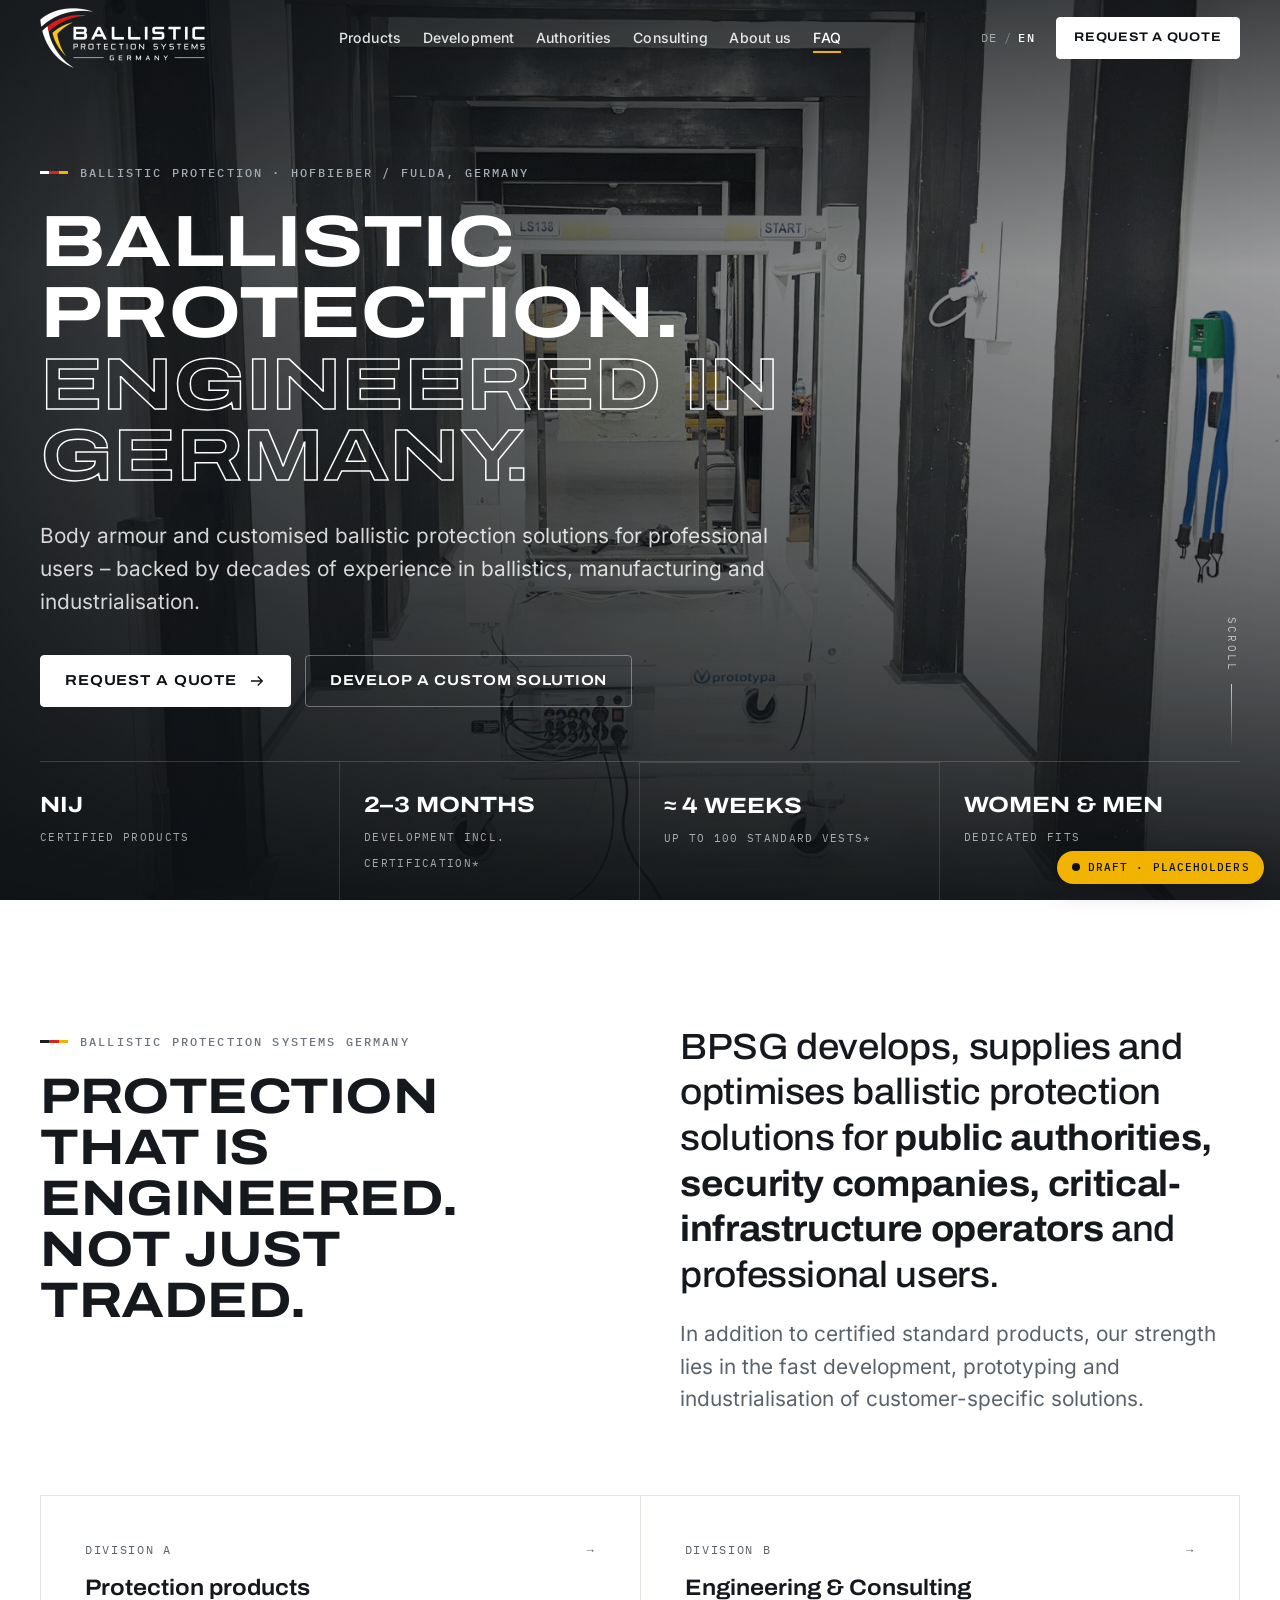
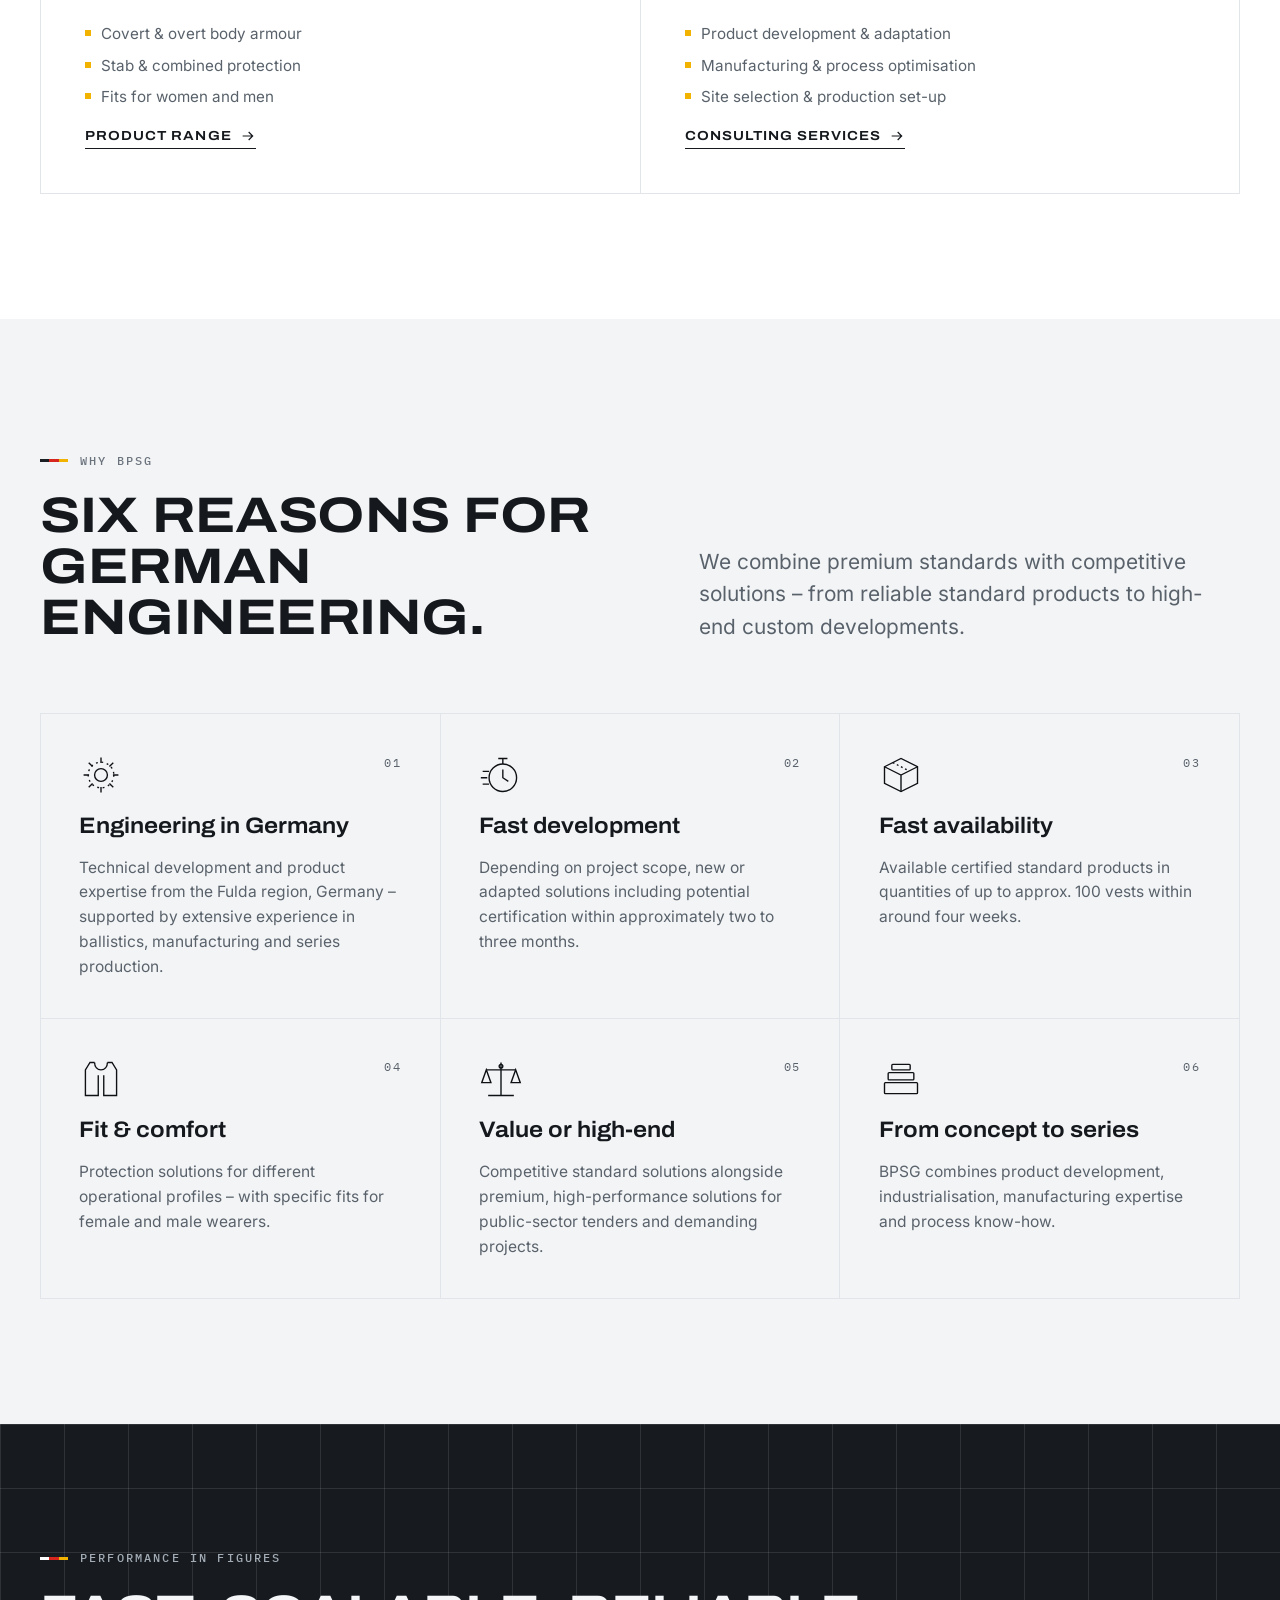
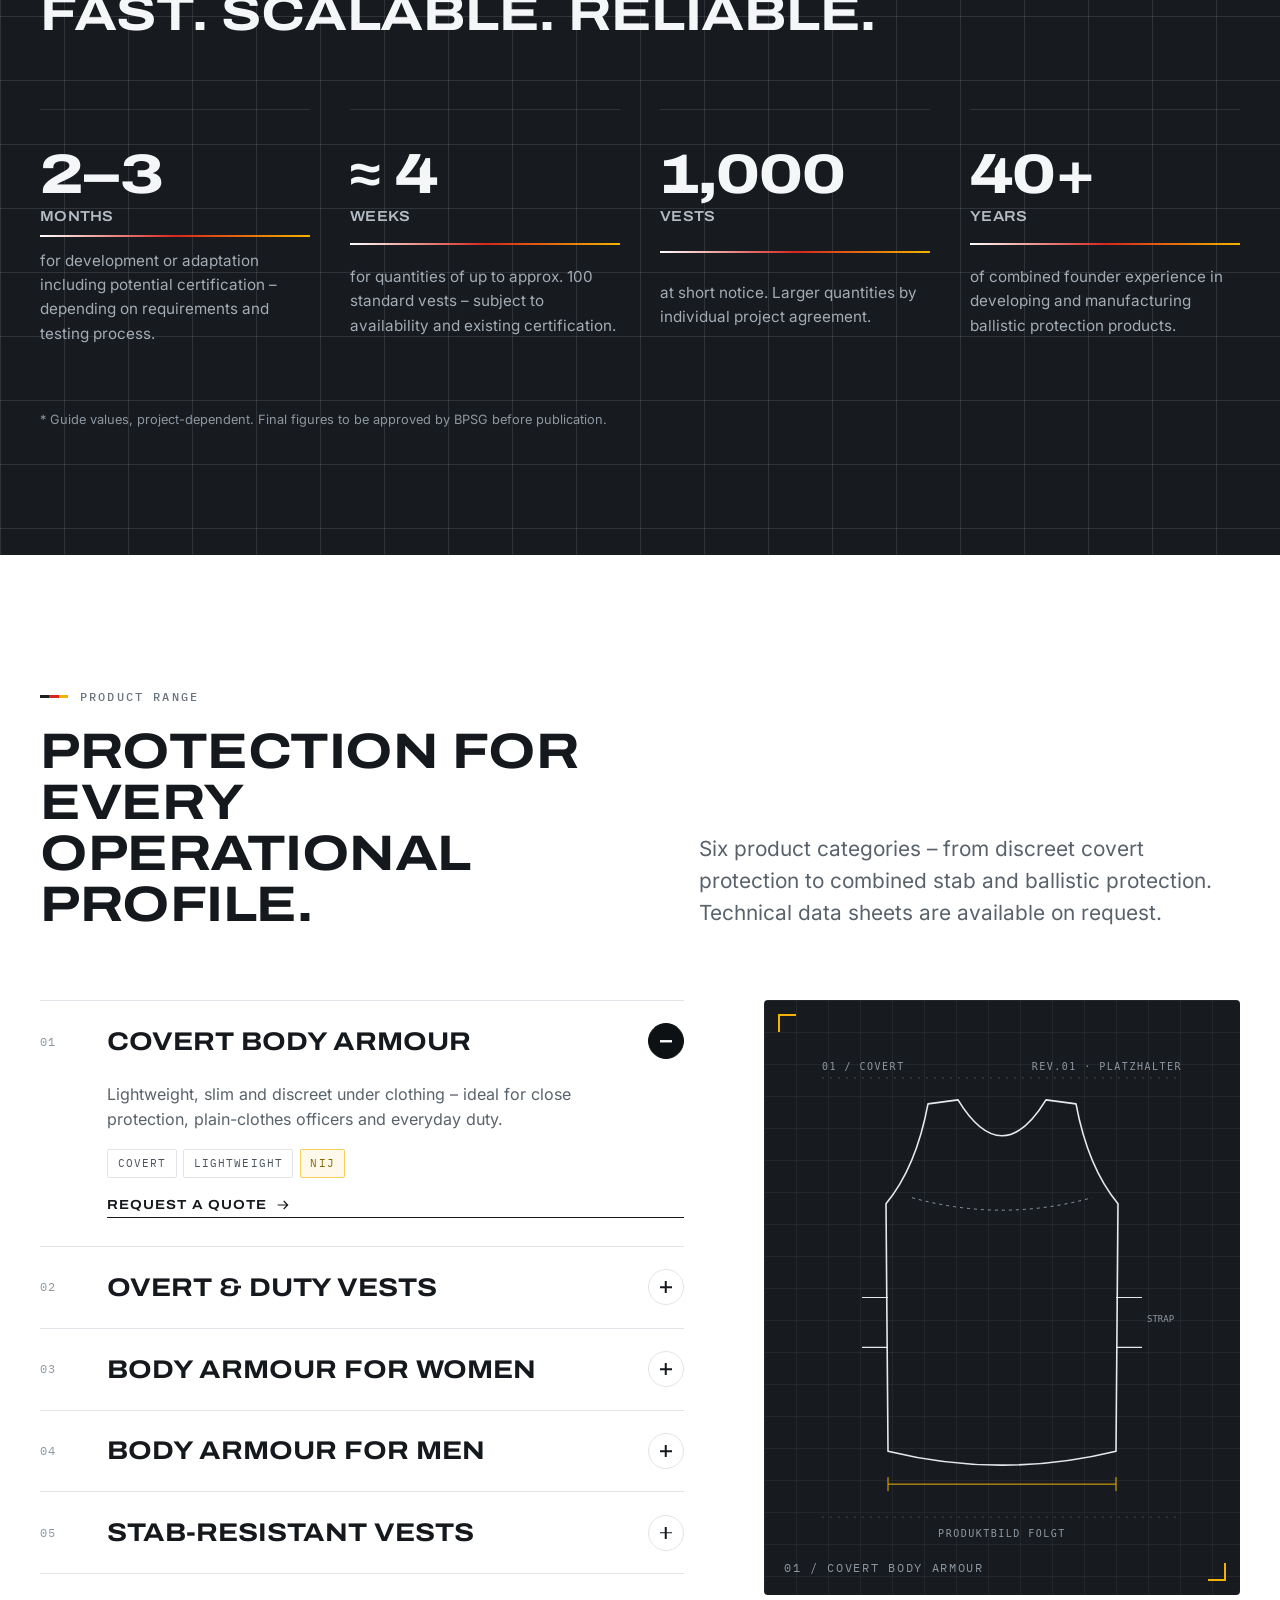
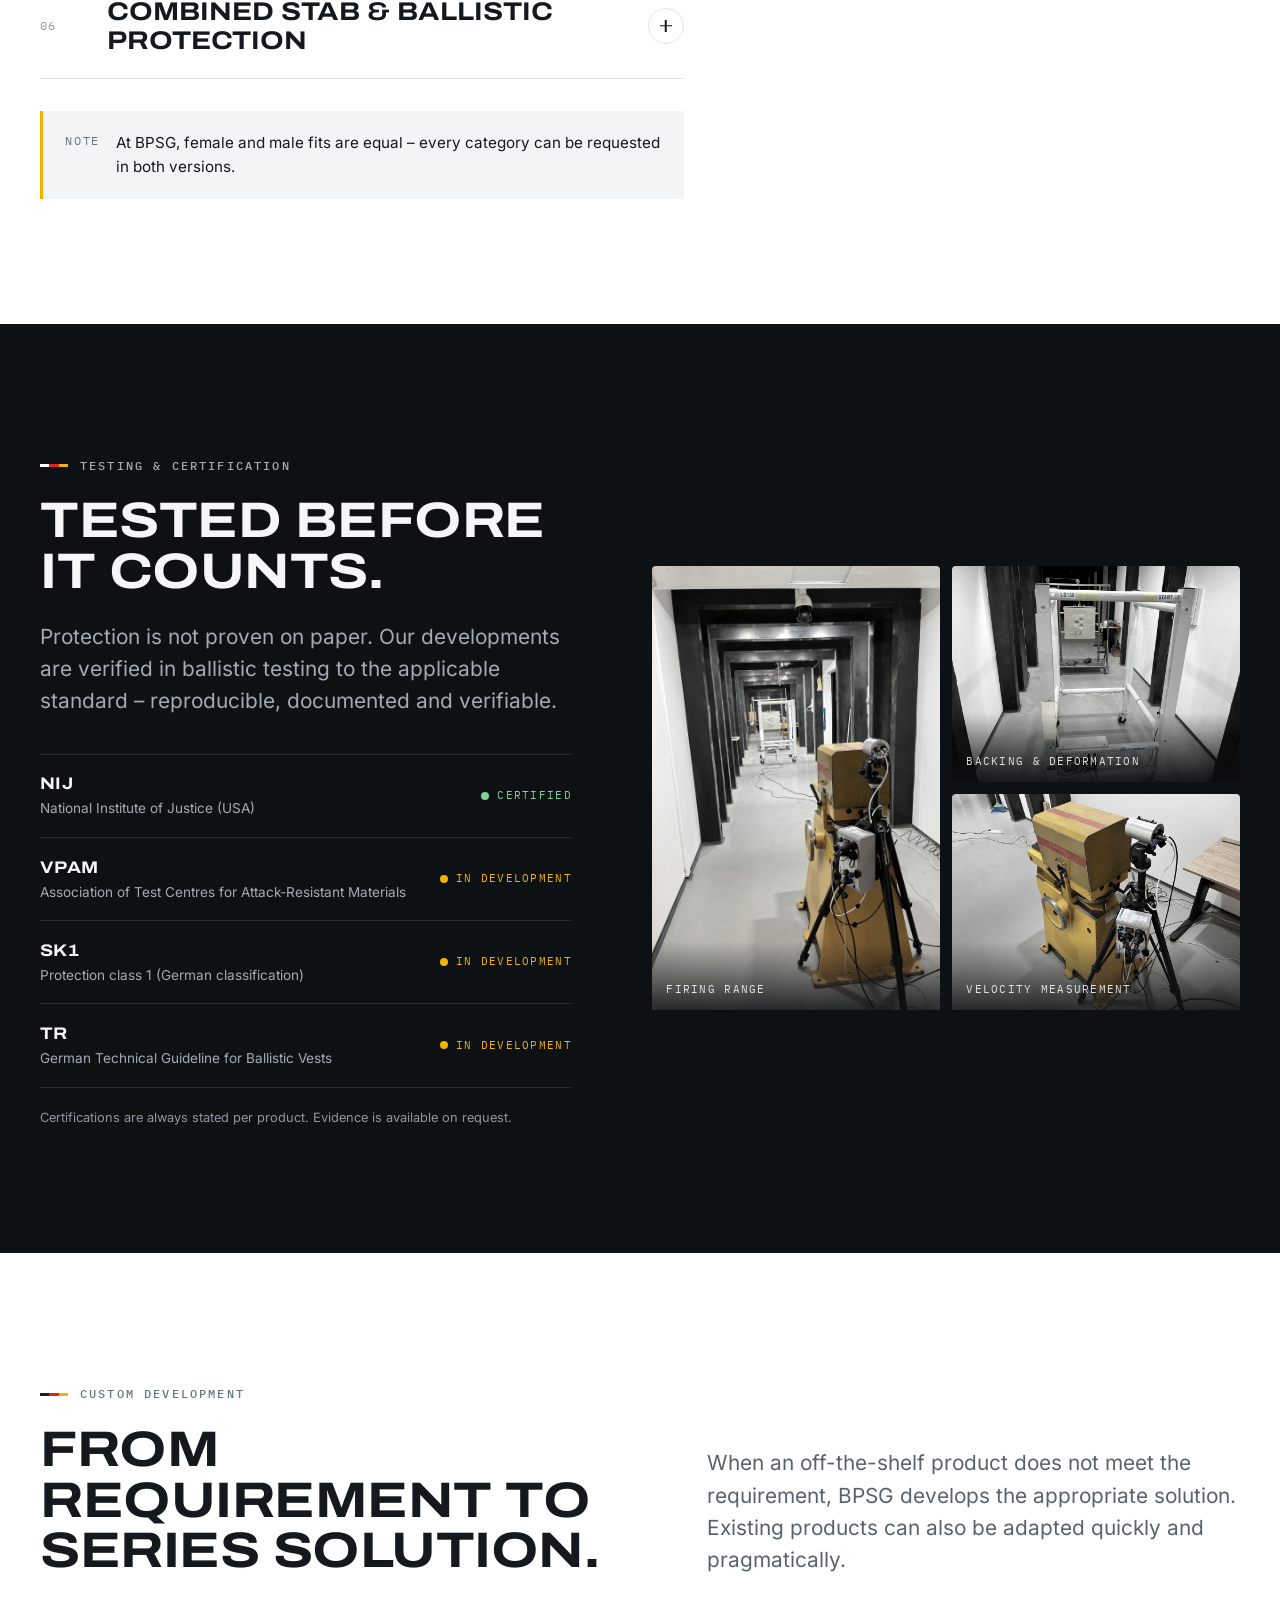
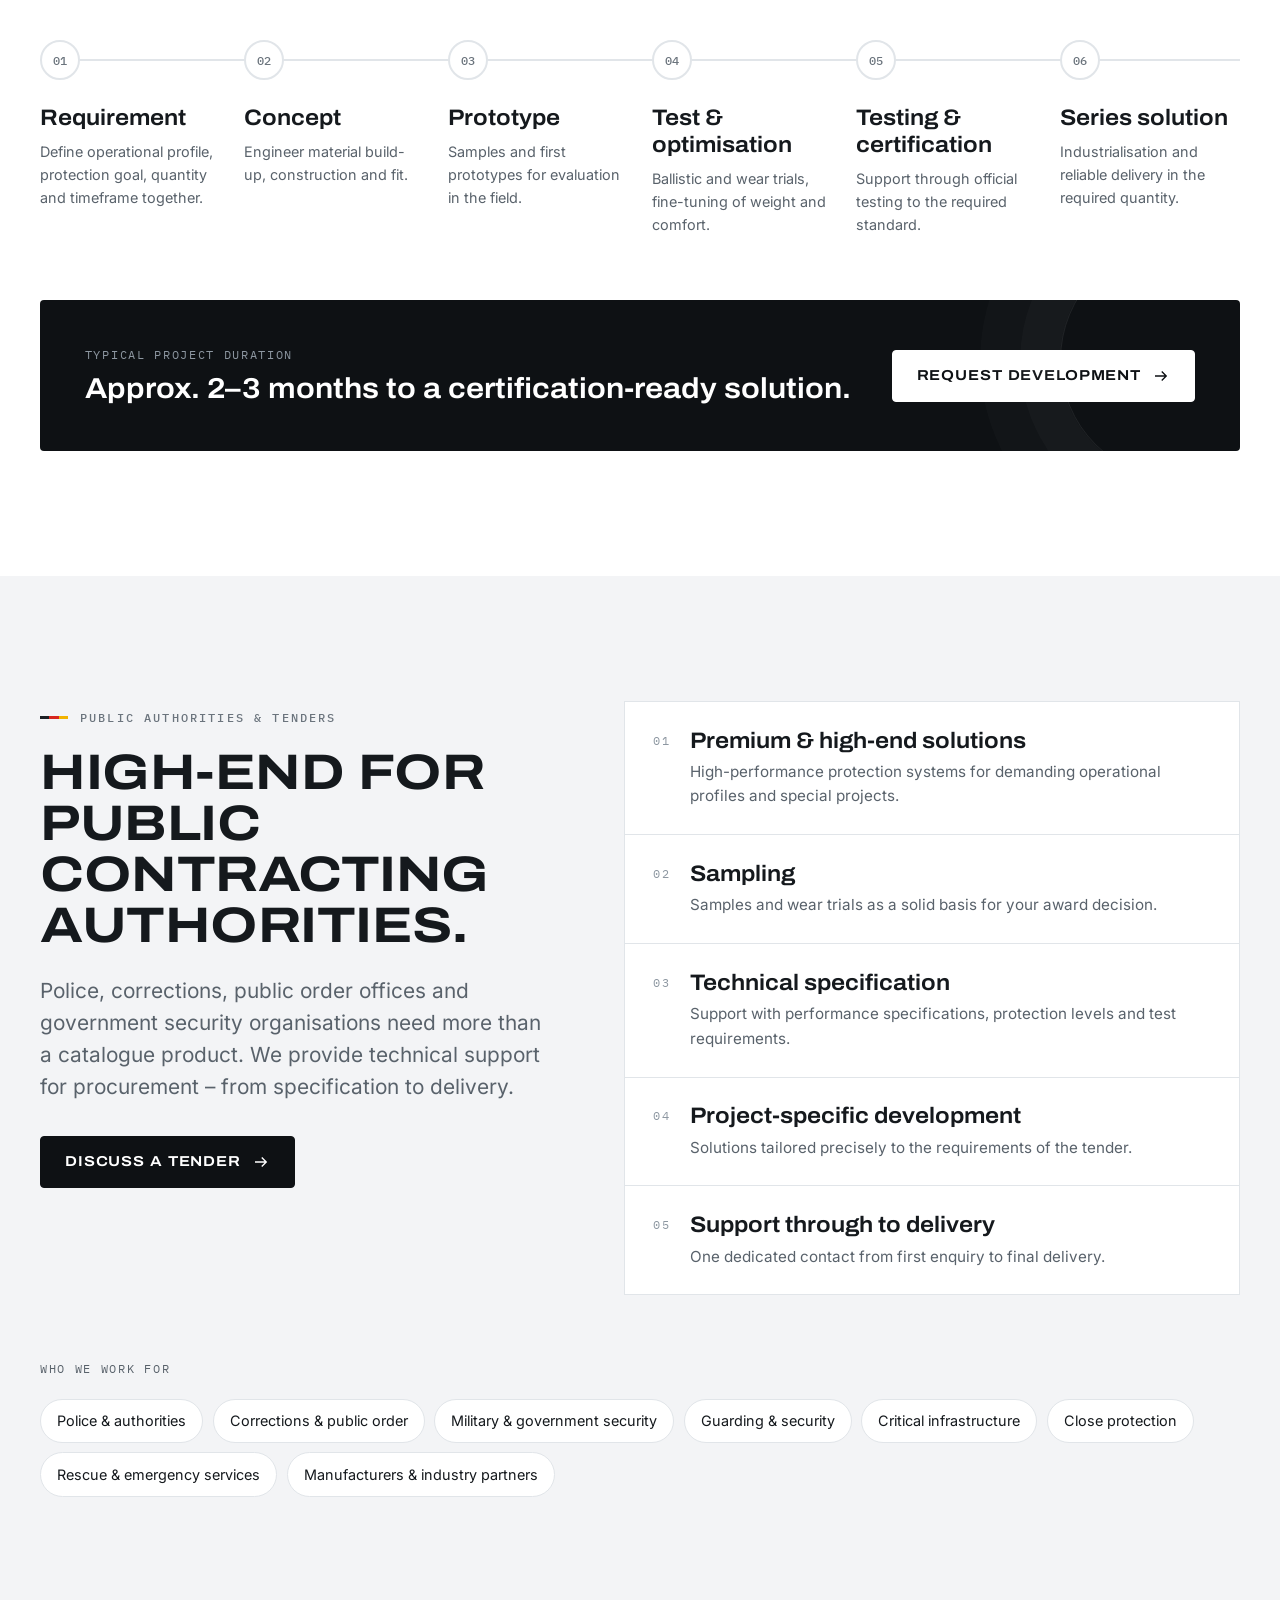
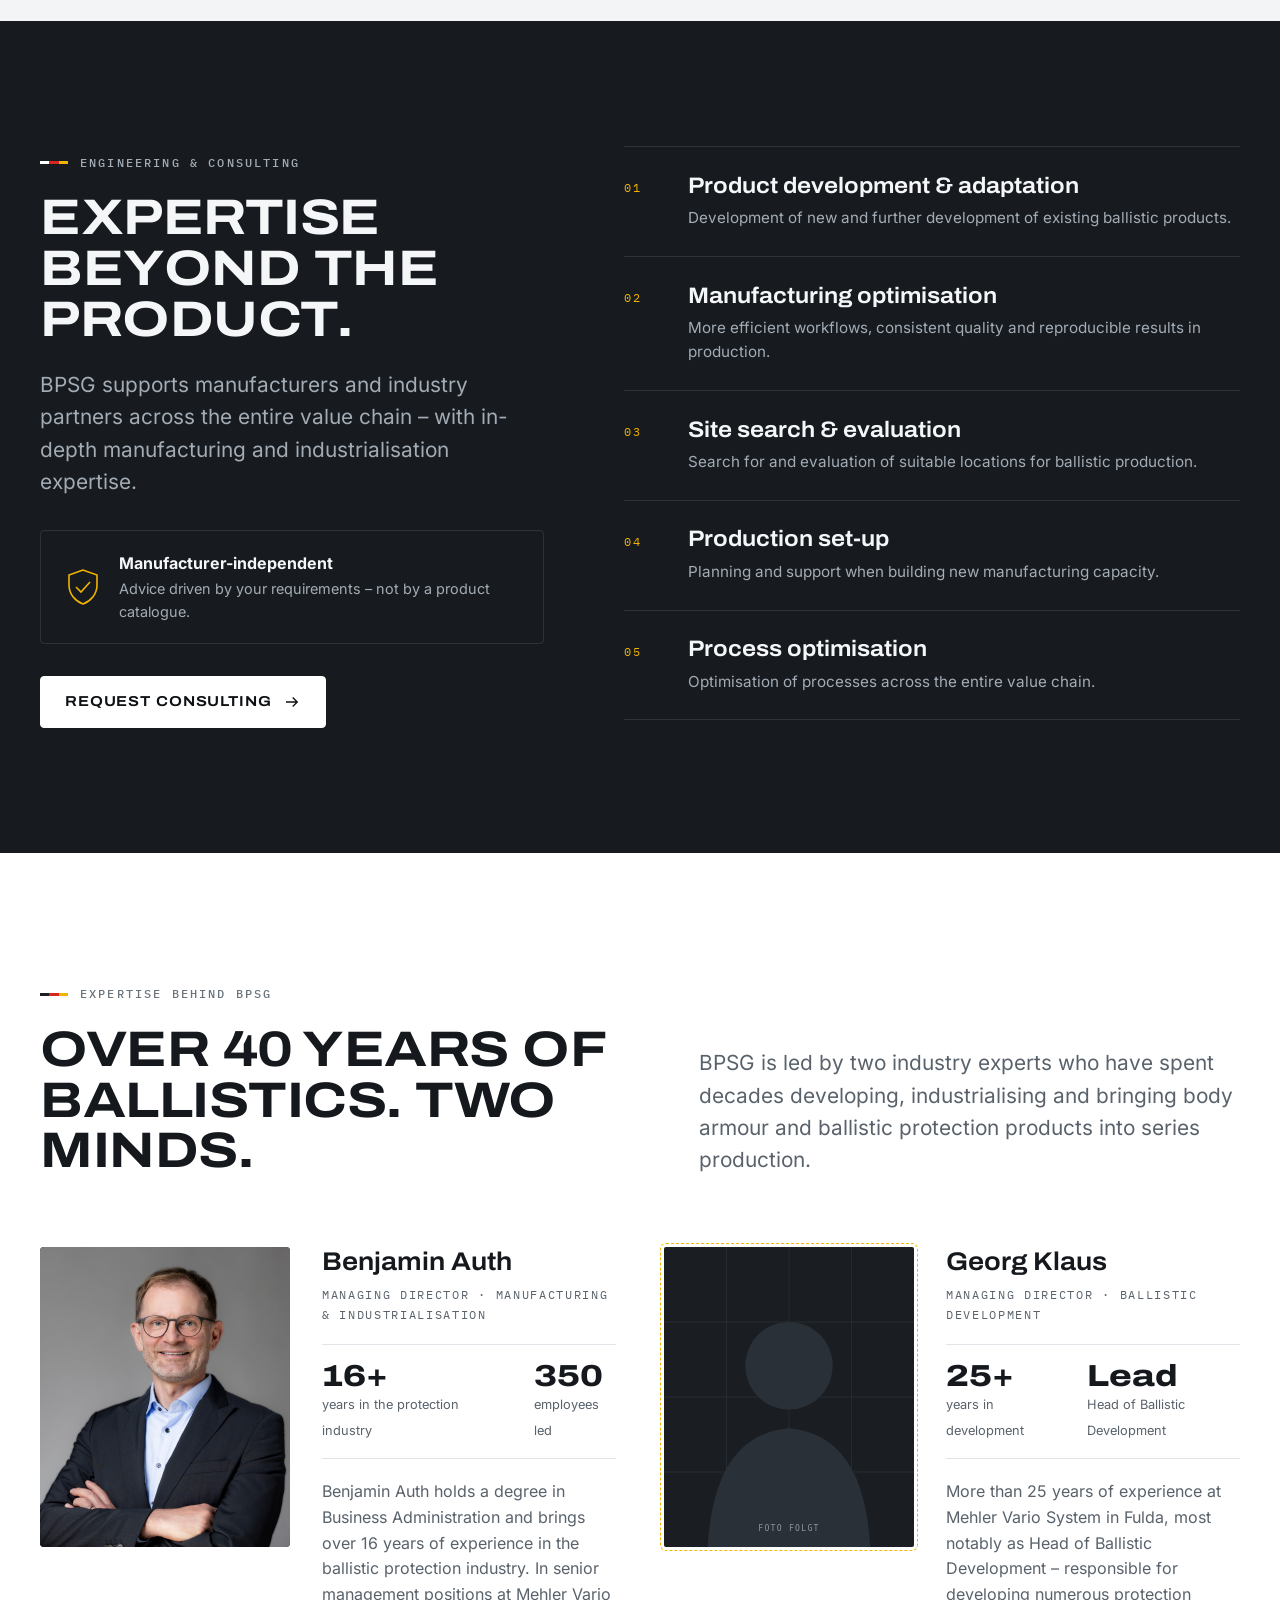
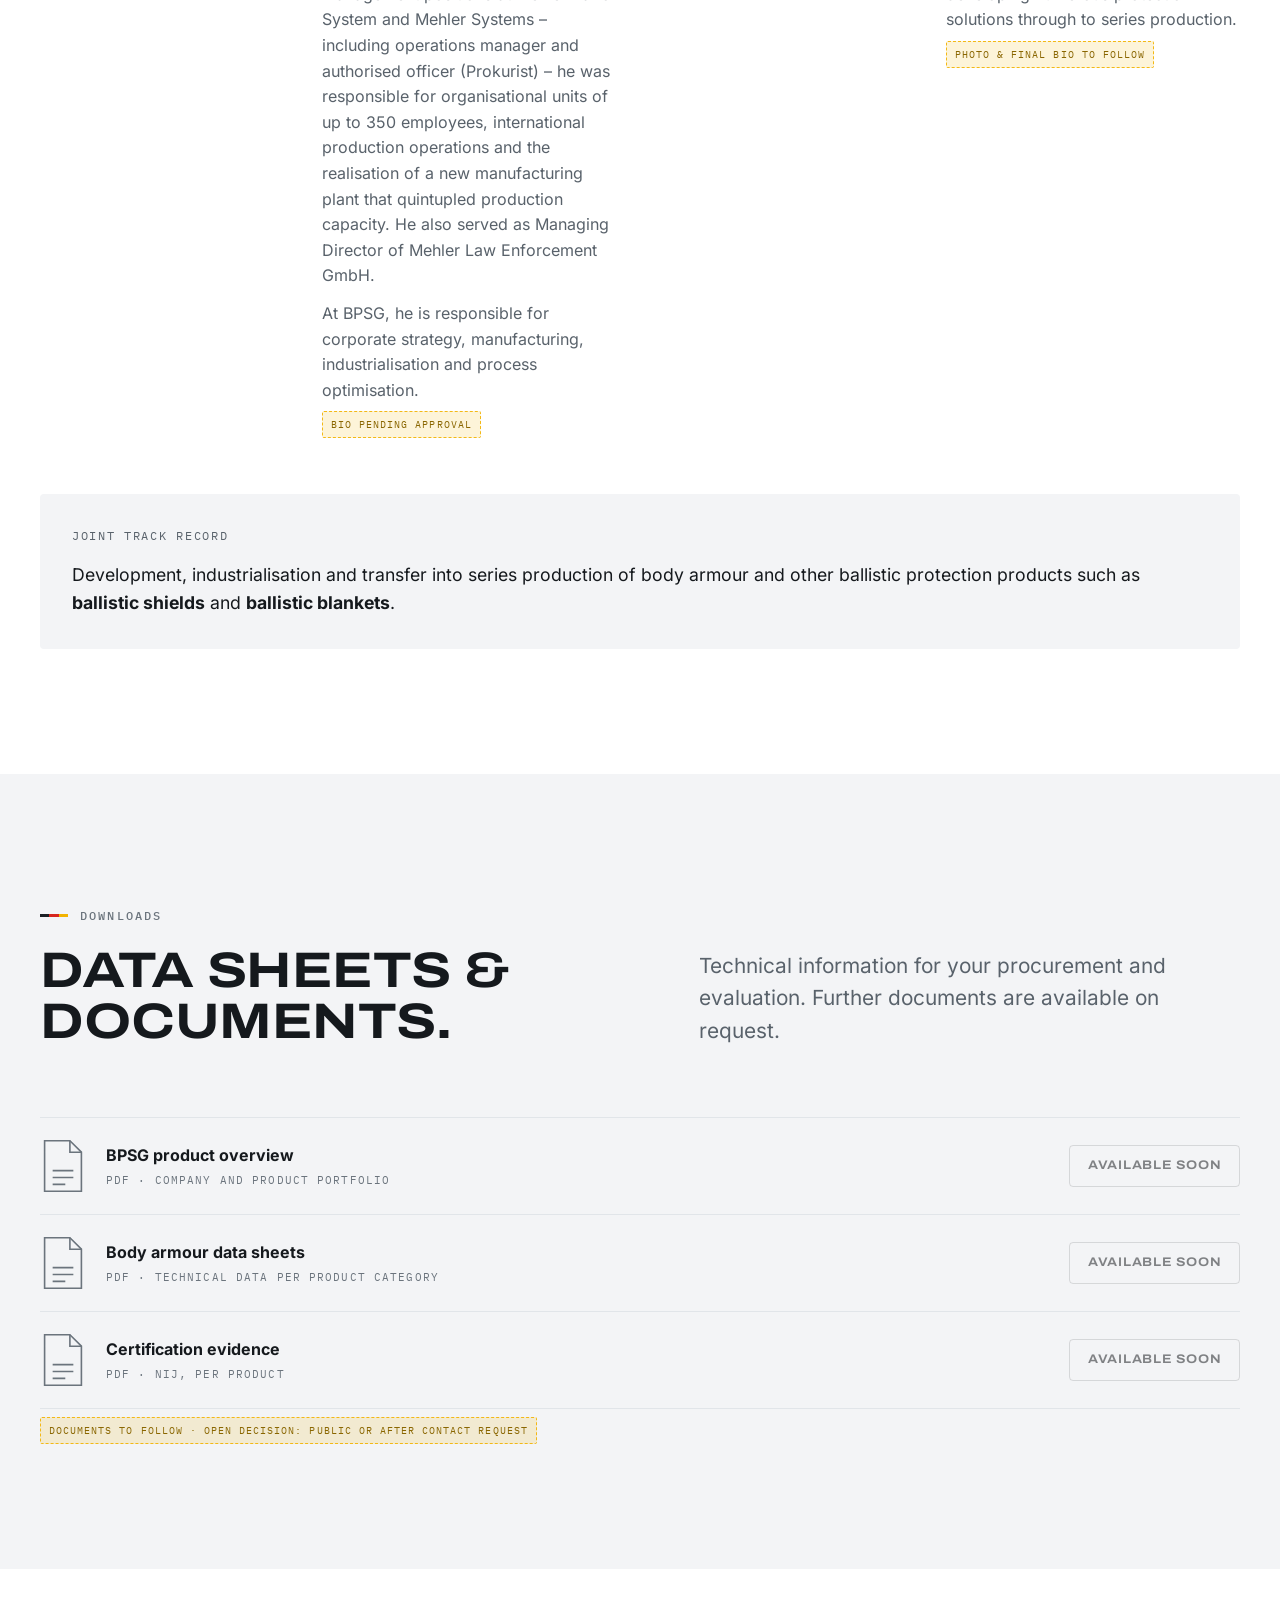
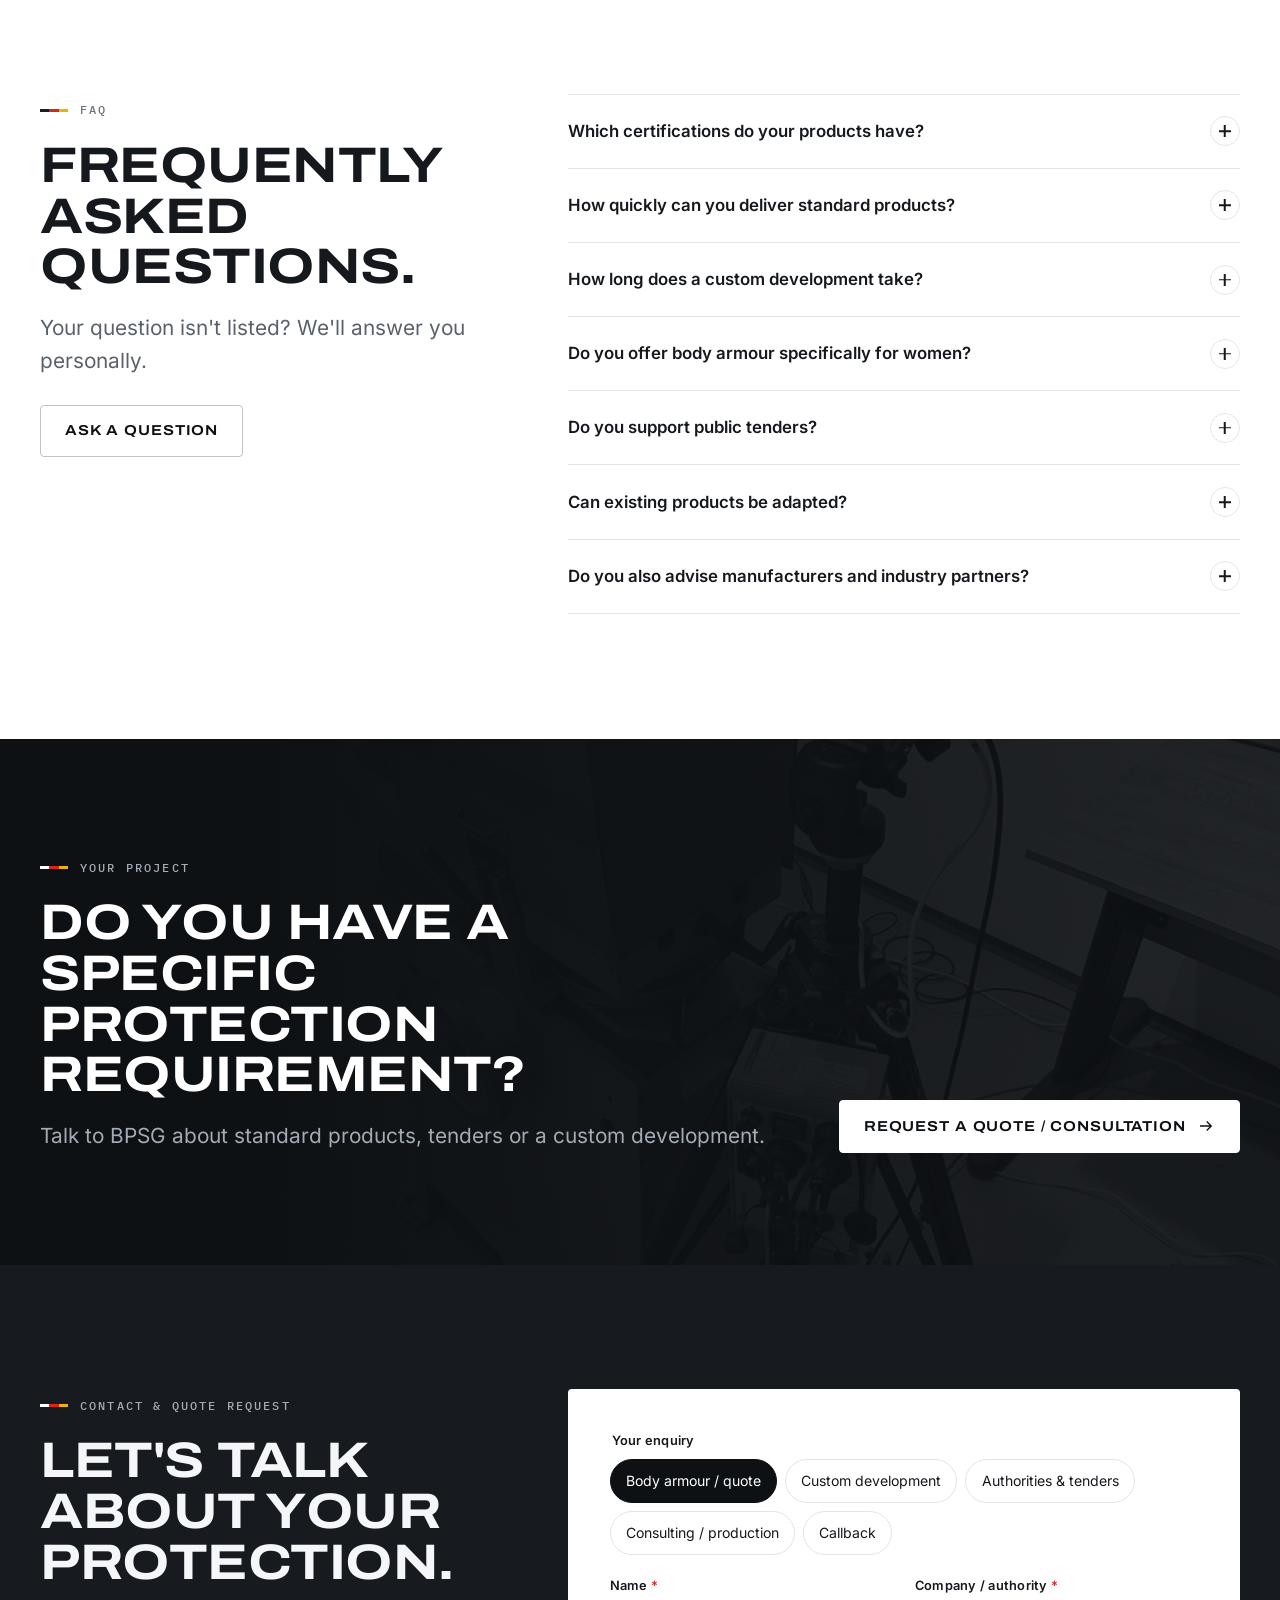
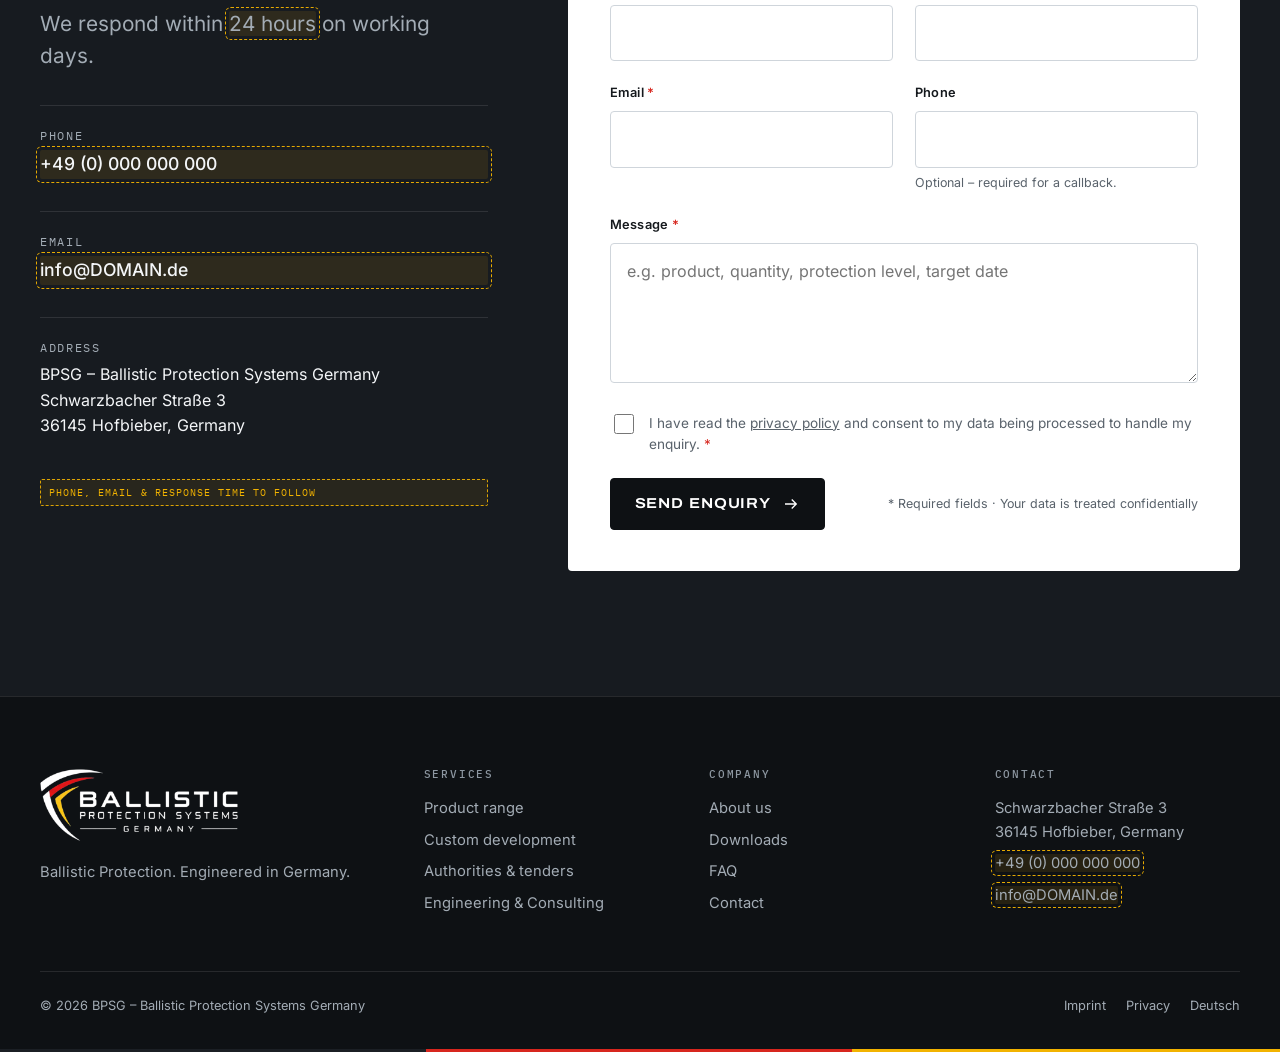
==== en/index.html @ 2ef211f8 "Portrait als JPG (~124 KB) und kleinere Team-Fotos auf Mobile Co-authored-by: Cursor <cursoragent@cu" ====
<!DOCTYPE html>
<html lang="en" class="no-js">
<head>
  <meta charset="utf-8">
  <meta name="viewport" content="width=device-width, initial-scale=1">
  <title>Ballistic Body Armour from Germany | Ballistic Protection Systems Germany</title>
  <meta name="description" content="Ballistic body armour, stab protection and custom protection solutions – engineered in Germany. NIJ-certified products, fast development and short lead times for public authorities, security companies and critical infrastructure.">
  <meta name="robots" content="noindex, nofollow"><!-- DRAFT: remove before go-live -->
  <meta name="theme-color" content="#0e1114">

  <!-- TODO Domain: https://www.DOMAIN.de durch echte Domain ersetzen -->
  <link rel="canonical" href="https://www.DOMAIN.de/en/">
  <link rel="alternate" hreflang="de" href="https://www.DOMAIN.de/">
  <link rel="alternate" hreflang="en" href="https://www.DOMAIN.de/en/">
  <link rel="alternate" hreflang="x-default" href="https://www.DOMAIN.de/">

  <meta property="og:type" content="website">
  <meta property="og:locale" content="en_GB">
  <meta property="og:title" content="Ballistic Protection. Engineered in Germany.">
  <meta property="og:description" content="Body armour and customised ballistic protection solutions for professional users.">
  <meta property="og:image" content="assets/img/test-tunnel.jpg">

  <link rel="icon" type="image/png" href="../assets/img/favicon.png">
  <link rel="apple-touch-icon" href="../assets/img/apple-touch-icon.png">
  <link rel="preload" href="../assets/fonts/archivo-var.woff2" as="font" type="font/woff2" crossorigin>
  <link rel="preload" href="../assets/fonts/inter-var.woff2" as="font" type="font/woff2" crossorigin>
  <link rel="stylesheet" href="../assets/css/style.css">

  <script type="application/ld+json">
  {
    "@context": "https://schema.org",
    "@type": "Organization",
    "name": "BPSG – Ballistic Protection Systems Germany",
    "url": "https://www.DOMAIN.de/en/",
    "logo": "https://www.DOMAIN.de/assets/img/logo-dark.png",
    "address": {
      "@type": "PostalAddress",
      "streetAddress": "Schwarzbacher Straße 3",
      "postalCode": "36145",
      "addressLocality": "Hofbieber",
      "addressCountry": "DE"
    },
    "founder": [
      { "@type": "Person", "name": "Benjamin Auth" },
      { "@type": "Person", "name": "Georg Klaus" }
    ]
  }
  </script>
</head>
<body>
<!-- Icon-Sprite -->
<svg width="0" height="0" style="position:absolute" aria-hidden="true">
  <symbol id="i-arrow" viewBox="0 0 24 24" fill="none" stroke="currentColor" stroke-width="1.8"><path d="M4 12h15M13 6l6 6-6 6"/></symbol>
  <symbol id="i-phone" viewBox="0 0 24 24" fill="none" stroke="currentColor" stroke-width="1.6"><path d="M5 4h4l2 5-2.5 1.5a11 11 0 0 0 5 5L15 13l5 2v4a2 2 0 0 1-2 2A16 16 0 0 1 3 6a2 2 0 0 1 2-2z"/></symbol>
  <symbol id="i-mail" viewBox="0 0 24 24" fill="none" stroke="currentColor" stroke-width="1.6"><rect x="3" y="5" width="18" height="14" rx="1"/><path d="m3 7 9 6 9-6"/></symbol>
  <symbol id="i-pin" viewBox="0 0 24 24" fill="none" stroke="currentColor" stroke-width="1.6"><path d="M12 21s7-6.2 7-12a7 7 0 0 0-14 0c0 5.8 7 12 7 12z"/><circle cx="12" cy="9" r="2.5"/></symbol>
  <symbol id="i-check" viewBox="0 0 24 24" fill="none" stroke="currentColor" stroke-width="1.6"><circle cx="12" cy="12" r="10"/><path d="m7.5 12.5 3 3 6-6.5"/></symbol>
  <symbol id="i-file" viewBox="0 0 40 48" fill="none" stroke="currentColor" stroke-width="1.4"><path d="M4 2h22l10 10v34H4z"/><path d="M26 2v10h10"/><path d="M11 28h18M11 34h18M11 40h11"/></symbol>
  <symbol id="i-shield" viewBox="0 0 40 40" fill="none" stroke="currentColor" stroke-width="1.6"><path d="M20 3 6 8v10c0 9 6 16 14 19 8-3 14-10 14-19V8z"/><path d="m13 20 5 5 9-10"/></symbol>
  <!-- USP-Icons -->
  <symbol id="u-eng" viewBox="0 0 48 48" fill="none" stroke="currentColor" stroke-width="1.5"><circle cx="24" cy="24" r="7"/><path d="M24 5v6M24 37v6M5 24h6M37 24h6M10.6 10.6l4.2 4.2M33.2 33.2l4.2 4.2M10.6 37.4l4.2-4.2M33.2 14.8l4.2-4.2"/><circle cx="24" cy="24" r="14" stroke-dasharray="2 4"/></symbol>
  <symbol id="u-fast" viewBox="0 0 48 48" fill="none" stroke="currentColor" stroke-width="1.5"><circle cx="26" cy="27" r="15"/><path d="M26 18v9l6 4M21 6h10M26 6v6M4 20h7M2 27h7M4 34h7"/></symbol>
  <symbol id="u-stock" viewBox="0 0 48 48" fill="none" stroke="currentColor" stroke-width="1.5"><path d="M6 15 24 6l18 9v18l-18 9-18-9z"/><path d="m6 15 18 9 18-9M24 24v18"/><path d="m15 10.5 18 9" stroke-dasharray="2 3"/></symbol>
  <symbol id="u-fit" viewBox="0 0 48 48" fill="none" stroke="currentColor" stroke-width="1.5"><path d="M17 6h-5L7 14v28h14V20M31 6h5l5 8v28H27V20"/><path d="M17 6c0 5 3 8 7 8s7-3 7-8"/></symbol>
  <symbol id="u-value" viewBox="0 0 48 48" fill="none" stroke="currentColor" stroke-width="1.5"><path d="M24 6v36M10 42h28M8 14h32"/><path d="M8 14 3 28h10zM40 14l-5 14h10z"/><circle cx="24" cy="10" r="2"/></symbol>
  <symbol id="u-series" viewBox="0 0 48 48" fill="none" stroke="currentColor" stroke-width="1.5"><rect x="6" y="28" width="36" height="12" rx="1"/><rect x="10" y="17" width="28" height="8" rx="1"/><rect x="14" y="8" width="20" height="6" rx="1"/></symbol>
</svg>

<a class="skip-link" href="#main">Skip to content</a>

<!-- ================= HEADER ================= -->
<header class="site-header">
  <div class="container">
    <a class="brand" href="#top" aria-label="Ballistic Protection Systems Germany – home">
      <img class="logo-light" src="../assets/img/logo-light.png" alt="Ballistic Protection Systems Germany" width="1320" height="480">
      <img class="logo-dark" src="../assets/img/logo-dark.png" alt="" width="1320" height="480">
    </a>
    <nav class="nav" aria-label="Main navigation">
      <ul>
        <li><a href="#products">Products</a></li>
        <li><a href="#development">Development</a></li>
        <li><a href="#authorities">Authorities</a></li>
        <li><a href="#consulting">Consulting</a></li>
        <li><a href="#team">About us</a></li>
        <li><a href="#faq">FAQ</a></li>
      </ul>
    </nav>
    <div class="header-actions">
      <div class="lang-switch" aria-label="Choose language">
        <a href="../" hreflang="de" lang="de">DE</a><span>/</span><a href="./" aria-current="true" hreflang="en" lang="en">EN</a>
      </div>
      <a class="btn btn--sm header-cta" href="#contact" data-topic="angebot">Request a quote</a>
      <button class="menu-toggle" type="button" aria-expanded="false" aria-controls="mobile-menu" aria-label="Open menu"><span></span></button>
    </div>
  </div>
</header>

<div class="mobile-menu" id="mobile-menu">
  <ul>
    <li><a class="mm-link" href="#products">Products <small>01</small></a></li>
    <li><a class="mm-link" href="#development">Development <small>02</small></a></li>
    <li><a class="mm-link" href="#authorities">Authorities <small>03</small></a></li>
    <li><a class="mm-link" href="#consulting">Consulting <small>04</small></a></li>
    <li><a class="mm-link" href="#team">About us <small>05</small></a></li>
    <li><a class="mm-link" href="#contact">Contact <small>06</small></a></li>
  </ul>
  <a class="btn btn--light" href="#contact" data-topic="angebot">Request a quote <svg><use href="#i-arrow"/></svg></a>
</div>

<main id="main">

<!-- ================= 01 HERO ================= -->
<section class="hero" id="top" aria-label="Introduction">
  <div class="hero__media">
    <img src="../assets/img/test-tunnel.jpg" alt="Firing range in a ballistic test laboratory" fetchpriority="high" width="1500" height="2000">
  </div>
  <div class="container hero__content on-dark">
    <p class="eyebrow hero__eyebrow">Ballistic Protection · Hofbieber / Fulda, Germany</p>
    <h1 class="display">
      <span class="line"><span>Ballistic</span></span>
      <span class="line"><span>Protection.</span></span>
      <span class="line"><span class="accent">Engineered in Germany.</span></span>
    </h1>
    <p class="hero__sub">Body armour and customised ballistic protection solutions for professional users – backed by decades of experience in ballistics, manufacturing and industrialisation.</p>
    <div class="btn-row">
      <a class="btn btn--light" href="#contact" data-topic="angebot">Request a quote <svg><use href="#i-arrow"/></svg></a>
      <a class="btn btn--ghost-light" href="#development">Develop a custom solution</a>
    </div>
  </div>
  <div class="container">
    <div class="hero__facts">
      <div class="hero__fact"><strong>NIJ</strong><span>certified products</span></div>
      <div class="hero__fact"><strong>2–3 months</strong><span>development incl. certification*</span></div>
      <div class="hero__fact"><strong>≈ 4 weeks</strong><span>up to 100 standard vests*</span></div>
      <div class="hero__fact"><strong>Women &amp; men</strong><span>dedicated fits</span></div>
    </div>
  </div>
  <span class="scroll-cue" aria-hidden="true">Scroll</span>
</section>

<!-- ================= 02 INTRO + SÄULEN ================= -->
<section class="section" id="about" aria-labelledby="intro-title">
  <div class="container">
    <div class="intro-grid">
      <div class="reveal">
        <p class="eyebrow">Ballistic Protection Systems Germany</p>
        <h2 class="h2" id="intro-title" style="margin-top:1.25rem">Protection that is engineered. Not just traded.</h2>
      </div>
      <div class="reveal reveal-d1">
        <p class="intro-statement">BPSG develops, supplies and optimises ballistic protection solutions for <strong>public authorities, security companies, critical-infrastructure operators</strong> and professional users.</p>
        <p class="lead" style="margin-top:1.25rem">In addition to certified standard products, our strength lies in the fast development, prototyping and industrialisation of customer-specific solutions.</p>
      </div>
      <div class="pillars reveal reveal-d2">
        <a class="pillar" href="#products">
          <div class="pillar__top"><span class="mono muted">Division A</span><span class="mono muted">→</span></div>
          <h3 class="h3">Protection products</h3>
          <ul>
            <li>Covert &amp; overt body armour</li>
            <li>Stab &amp; combined protection</li>
            <li>Fits for women and men</li>
          </ul>
          <span class="link-arrow">Product range <svg><use href="#i-arrow"/></svg></span>
        </a>
        <a class="pillar" href="#consulting">
          <div class="pillar__top"><span class="mono muted">Division B</span><span class="mono muted">→</span></div>
          <h3 class="h3">Engineering &amp; Consulting</h3>
          <ul>
            <li>Product development &amp; adaptation</li>
            <li>Manufacturing &amp; process optimisation</li>
            <li>Site selection &amp; production set-up</li>
          </ul>
          <span class="link-arrow">Consulting services <svg><use href="#i-arrow"/></svg></span>
        </a>
      </div>
    </div>
  </div>
</section>

<!-- ================= 03 USPs ================= -->
<section class="section section--paper" id="benefits" aria-labelledby="usp-title">
  <div class="container">
    <div class="section-head section-head--split">
      <div class="reveal">
        <p class="eyebrow">Why BPSG</p>
        <h2 class="h2" id="usp-title" style="margin-top:1.25rem">Six reasons for German engineering.</h2>
      </div>
      <p class="lead reveal reveal-d1">We combine premium standards with competitive solutions – from reliable standard products to high-end custom developments.</p>
    </div>
    <div class="usp-grid">
      <article class="usp reveal">
        <div class="usp__head"><svg class="usp__icon"><use href="#u-eng"/></svg><span class="mono muted">01</span></div>
        <h3 class="h3">Engineering in Germany</h3>
        <p>Technical development and product expertise from the Fulda region, Germany – supported by extensive experience in ballistics, manufacturing and series production.</p>
      </article>
      <article class="usp reveal reveal-d1">
        <div class="usp__head"><svg class="usp__icon"><use href="#u-fast"/></svg><span class="mono muted">02</span></div>
        <h3 class="h3">Fast development</h3>
        <p>Depending on project scope, new or adapted solutions including potential certification within approximately two to three months.</p>
      </article>
      <article class="usp reveal reveal-d2">
        <div class="usp__head"><svg class="usp__icon"><use href="#u-stock"/></svg><span class="mono muted">03</span></div>
        <h3 class="h3">Fast availability</h3>
        <p>Available certified standard products in quantities of up to approx. 100 vests within around four weeks.</p>
      </article>
      <article class="usp reveal">
        <div class="usp__head"><svg class="usp__icon"><use href="#u-fit"/></svg><span class="mono muted">04</span></div>
        <h3 class="h3">Fit &amp; comfort</h3>
        <p>Protection solutions for different operational profiles – with specific fits for female and male wearers.</p>
      </article>
      <article class="usp reveal reveal-d1">
        <div class="usp__head"><svg class="usp__icon"><use href="#u-value"/></svg><span class="mono muted">05</span></div>
        <h3 class="h3">Value or high-end</h3>
        <p>Competitive standard solutions alongside premium, high-performance solutions for public-sector tenders and demanding projects.</p>
      </article>
      <article class="usp reveal reveal-d2">
        <div class="usp__head"><svg class="usp__icon"><use href="#u-series"/></svg><span class="mono muted">06</span></div>
        <h3 class="h3">From concept to series</h3>
        <p>BPSG combines product development, industrialisation, manufacturing expertise and process know-how.</p>
      </article>
    </div>
  </div>
</section>

<!-- ================= 04 KENNZAHLEN ================= -->
<section class="section section--dark grid-bg on-dark" id="figures" aria-labelledby="stats-title">
  <div class="container">
    <div class="section-head">
      <p class="eyebrow reveal">Performance in figures</p>
      <h2 class="h2 reveal reveal-d1" id="stats-title">Fast. Scalable. Reliable.</h2>
    </div>
    <div class="stats">
      <div class="stat">
        <div class="stat__num"><span>2–3</span><small>months</small></div>
        <div class="stat__bar"></div>
        <p class="stat__label">for development or adaptation including potential certification – depending on requirements and testing process.</p>
      </div>
      <div class="stat">
        <div class="stat__num"><span data-count="4" data-prefix="≈ ">≈ 4</span><small>weeks</small></div>
        <div class="stat__bar"></div>
        <p class="stat__label">for quantities of up to approx. 100 standard vests – subject to availability and existing certification.</p>
      </div>
      <div class="stat">
        <div class="stat__num"><span data-count="1000">1,000</span><small>vests</small></div>
        <div class="stat__bar"></div>
        <p class="stat__label">at short notice. Larger quantities by individual project agreement.</p>
      </div>
      <div class="stat">
        <div class="stat__num"><span data-count="40" data-suffix="+">40+</span><small>years</small></div>
        <div class="stat__bar"></div>
        <p class="stat__label">of combined founder experience in developing and manufacturing ballistic protection products.</p>
      </div>
    </div>
    <p class="stats-note">* Guide values, project-dependent. Final figures to be approved by BPSG before publication.</p>
  </div>
</section>

<!-- ================= 05 PRODUKTWELTEN ================= -->
<section class="section" id="products" aria-labelledby="prod-title">
  <div class="container">
    <div class="section-head section-head--split">
      <div class="reveal">
        <p class="eyebrow">Product range</p>
        <h2 class="h2" id="prod-title" style="margin-top:1.25rem">Protection for every operational profile.</h2>
      </div>
      <p class="lead reveal reveal-d1">Six product categories – from discreet covert protection to combined stab and ballistic protection. Technical data sheets are available on request.</p>
    </div>

    <div class="products">
      <div class="product-list reveal">
        <div class="product is-open" data-label="01 / Covert body armour">
          <button class="product__trigger" type="button" aria-expanded="true" aria-controls="p1">
            <span class="product__no">01</span><span class="product__title">Covert body armour</span><span class="product__icon" aria-hidden="true"></span>
          </button>
          <div class="product__panel" id="p1"><div class="product__inner"><div class="product__body">
            <div class="product__mobile-visual"><img src="../assets/img/products/01-verdeckt.svg" alt="" loading="lazy"></div>
            <p>Lightweight, slim and discreet under clothing – ideal for close protection, plain-clothes officers and everyday duty.</p>
            <div class="tags"><span class="tag">Covert</span><span class="tag">Lightweight</span><span class="tag tag--gold">NIJ</span></div>
            <a class="link-arrow" href="#contact" data-topic="angebot">Request a quote <svg><use href="#i-arrow"/></svg></a>
          </div></div></div>
        </div>
        <div class="product" data-label="02 / Overt &amp; duty vest">
          <button class="product__trigger" type="button" aria-expanded="false" aria-controls="p2">
            <span class="product__no">02</span><span class="product__title">Overt &amp; duty vests</span><span class="product__icon" aria-hidden="true"></span>
          </button>
          <div class="product__panel" id="p2"><div class="product__inner"><div class="product__body">
            <div class="product__mobile-visual"><img src="../assets/img/products/02-ueberzieh.svg" alt="" loading="lazy"></div>
            <p>Robust outer carriers for visible deployment – with identification panels and functional features as required.</p>
            <div class="tags"><span class="tag">Outer carrier</span><span class="tag">ID panels</span><span class="tag">Modular</span></div>
            <a class="link-arrow" href="#contact" data-topic="angebot">Request a quote <svg><use href="#i-arrow"/></svg></a>
          </div></div></div>
        </div>
        <div class="product" data-label="03 / Women's body armour">
          <button class="product__trigger" type="button" aria-expanded="false" aria-controls="p3">
            <span class="product__no">03</span><span class="product__title">Body armour for women</span><span class="product__icon" aria-hidden="true"></span>
          </button>
          <div class="product__panel" id="p3"><div class="product__inner"><div class="product__body">
            <div class="product__mobile-visual"><img src="../assets/img/products/03-damen.svg" alt="" loading="lazy"></div>
            <p>Dedicated female fits instead of adapted men's cuts – for complete protection and genuine wearing comfort.</p>
            <div class="tags"><span class="tag">Female fit</span><span class="tag">Contoured</span><span class="tag">Wide size range</span></div>
            <a class="link-arrow" href="#contact" data-topic="angebot">Request a quote <svg><use href="#i-arrow"/></svg></a>
          </div></div></div>
        </div>
        <div class="product" data-label="04 / Men's body armour">
          <button class="product__trigger" type="button" aria-expanded="false" aria-controls="p4">
            <span class="product__no">04</span><span class="product__title">Body armour for men</span><span class="product__icon" aria-hidden="true"></span>
          </button>
          <div class="product__panel" id="p4"><div class="product__inner"><div class="product__body">
            <div class="product__mobile-visual"><img src="../assets/img/products/04-herren.svg" alt="" loading="lazy"></div>
            <p>Ergonomic men's cuts in a differentiated size range – for freedom of movement over long shifts.</p>
            <div class="tags"><span class="tag">Male fit</span><span class="tag">Ergonomic</span><span class="tag">Wide size range</span></div>
            <a class="link-arrow" href="#contact" data-topic="angebot">Request a quote <svg><use href="#i-arrow"/></svg></a>
          </div></div></div>
        </div>
        <div class="product" data-label="05 / Stab-resistant vest">
          <button class="product__trigger" type="button" aria-expanded="false" aria-controls="p5">
            <span class="product__no">05</span><span class="product__title">Stab-resistant vests</span><span class="product__icon" aria-hidden="true"></span>
          </button>
          <div class="product__panel" id="p5"><div class="product__inner"><div class="product__body">
            <div class="product__mobile-visual"><img src="../assets/img/products/05-stich.svg" alt="" loading="lazy"></div>
            <p>Protection against stab and slash threats for corrections, public order services, emergency responders and security staff.</p>
            <div class="tags"><span class="tag">Stab protection</span><span class="tag">Corrections</span><span class="tag">Public order</span></div>
            <a class="link-arrow" href="#contact" data-topic="angebot">Request a quote <svg><use href="#i-arrow"/></svg></a>
          </div></div></div>
        </div>
        <div class="product" data-label="06 / Stab &amp; ballistic protection">
          <button class="product__trigger" type="button" aria-expanded="false" aria-controls="p6">
            <span class="product__no">06</span><span class="product__title">Combined stab &amp; ballistic protection</span><span class="product__icon" aria-hidden="true"></span>
          </button>
          <div class="product__panel" id="p6"><div class="product__inner"><div class="product__body">
            <div class="product__mobile-visual"><img src="../assets/img/products/06-kombiniert.svg" alt="" loading="lazy"></div>
            <p>One system, two protective functions: combined solutions for operational profiles with changing threat scenarios.</p>
            <div class="tags"><span class="tag">Multi-Threat</span><span class="tag">Combined</span></div>
            <a class="link-arrow" href="#contact" data-topic="angebot">Request a quote <svg><use href="#i-arrow"/></svg></a>
          </div></div></div>
        </div>
        <div class="fit-note"><span class="mono" style="color:var(--steel-500)">Note</span><span>At BPSG, female and male fits are equal – every category can be requested in both versions.</span></div>
      </div>

      <div class="product-stage" aria-hidden="true">
        <span class="product-stage__corner tl"></span><span class="product-stage__corner br"></span>
        <img class="is-active" src="../assets/img/products/01-verdeckt.svg" alt="">
        <img src="../assets/img/products/02-ueberzieh.svg" alt="" loading="lazy">
        <img src="../assets/img/products/03-damen.svg" alt="" loading="lazy">
        <img src="../assets/img/products/04-herren.svg" alt="" loading="lazy">
        <img src="../assets/img/products/05-stich.svg" alt="" loading="lazy">
        <img src="../assets/img/products/06-kombiniert.svg" alt="" loading="lazy">
        <span class="product-stage__label mono">01 / Covert body armour</span>
      </div>
    </div>
  </div>
</section>

<!-- ================= 06 PRÜFUNG & ZERTIFIZIERUNG ================= -->
<section class="section section--ink on-dark" id="testing" aria-labelledby="test-title">
  <div class="container testing-grid">
    <div>
      <p class="eyebrow reveal">Testing &amp; certification</p>
      <h2 class="h2 reveal reveal-d1" id="test-title" style="margin-top:1.25rem">Tested before it counts.</h2>
      <p class="lead reveal reveal-d2" style="margin-top:1.5rem">Protection is not proven on paper. Our developments are verified in ballistic testing to the applicable standard – reproducible, documented and verifiable.</p>
      <div class="cert-table reveal reveal-d3">
        <div class="cert-row"><div><strong>NIJ</strong><span class="desc">National Institute of Justice (USA)</span></div><span class="status status--ok">Certified</span></div>
        <div class="cert-row"><div><strong>VPAM</strong><span class="desc">Association of Test Centres for Attack-Resistant Materials</span></div><span class="status status--dev">In development</span></div>
        <div class="cert-row"><div><strong>SK1</strong><span class="desc">Protection class 1 (German classification)</span></div><span class="status status--dev">In development</span></div>
        <div class="cert-row"><div><strong>TR</strong><span class="desc">German Technical Guideline for Ballistic Vests</span></div><span class="status status--dev">In development</span></div>
      </div>
      <p class="fineprint">Certifications are always stated per product. Evidence is available on request.</p>
    </div>
    <div class="mosaic reveal reveal-d2">
      <figure class="m-tall"><img src="../assets/img/test-range-sm.jpg" alt="Test stand with velocity measurement in the firing range" loading="lazy" width="750" height="1000"><figcaption>Firing range</figcaption></figure>
      <figure class="m-wide"><img src="../assets/img/test-frame-sm.jpg" alt="Test frame with clay backing" loading="lazy" width="1000" height="750"><figcaption>Backing &amp; deformation</figcaption></figure>
      <figure class="m-wide"><img src="../assets/img/test-velocity-sm.jpg" alt="Velocity measurement system on tripod" loading="lazy" width="1000" height="750"><figcaption>Velocity measurement</figcaption></figure>
    </div>
  </div>
</section>

<!-- ================= 07 INDIVIDUELLE ENTWICKLUNG ================= -->
<section class="section" id="development" aria-labelledby="dev-title">
  <div class="container">
    <div class="dev-grid">
      <div class="reveal">
        <p class="eyebrow">Custom development</p>
        <h2 class="h2" id="dev-title" style="margin-top:1.25rem">From requirement to series solution.</h2>
      </div>
      <p class="lead reveal reveal-d1">When an off-the-shelf product does not meet the requirement, BPSG develops the appropriate solution. Existing products can also be adapted quickly and pragmatically.</p>
    </div>

    <div class="timeline" role="list">
      <div class="timeline__track" aria-hidden="true"><div class="timeline__progress"></div></div>
      <div class="step" role="listitem"><span class="step__dot">01</span><div><h3 class="h3">Requirement</h3><p>Define operational profile, protection goal, quantity and timeframe together.</p></div></div>
      <div class="step" role="listitem"><span class="step__dot">02</span><div><h3 class="h3">Concept</h3><p>Engineer material build-up, construction and fit.</p></div></div>
      <div class="step" role="listitem"><span class="step__dot">03</span><div><h3 class="h3">Prototype</h3><p>Samples and first prototypes for evaluation in the field.</p></div></div>
      <div class="step" role="listitem"><span class="step__dot">04</span><div><h3 class="h3">Test &amp; optimisation</h3><p>Ballistic and wear trials, fine-tuning of weight and comfort.</p></div></div>
      <div class="step" role="listitem"><span class="step__dot">05</span><div><h3 class="h3">Testing &amp; certification</h3><p>Support through official testing to the required standard.</p></div></div>
      <div class="step" role="listitem"><span class="step__dot">06</span><div><h3 class="h3">Series solution</h3><p>Industrialisation and reliable delivery in the required quantity.</p></div></div>
    </div>

    <div class="callout reveal">
      <div>
        <p class="mono" style="color:var(--steel-400)">Typical project duration</p>
        <p class="h3" style="margin-top:.5rem; font-size:clamp(1.3rem,1rem + 1vw,1.9rem)">Approx. 2–3 months to a certification-ready solution.</p>
      </div>
      <a class="btn btn--light" href="#contact" data-topic="entwicklung">Request development <svg><use href="#i-arrow"/></svg></a>
    </div>
  </div>
</section>

<!-- ================= 08 BEHÖRDEN & AUSSCHREIBUNGEN ================= -->
<section class="section section--paper" id="authorities" aria-labelledby="gov-title">
  <div class="container">
    <div class="gov-grid">
      <div class="gov-sticky">
        <p class="eyebrow reveal">Public authorities &amp; tenders</p>
        <h2 class="h2 reveal reveal-d1" id="gov-title" style="margin-top:1.25rem">High-end for public contracting authorities.</h2>
        <p class="lead reveal reveal-d2" style="margin-top:1.5rem">Police, corrections, public order offices and government security organisations need more than a catalogue product. We provide technical support for procurement – from specification to delivery.</p>
        <div class="btn-row reveal reveal-d3" style="margin-top:2rem">
          <a class="btn" href="#contact" data-topic="behoerden">Discuss a tender <svg><use href="#i-arrow"/></svg></a>
        </div>
      </div>
      <div class="gov-list reveal reveal-d1">
        <div class="gov-item"><span class="mono">01</span><div><h3 class="h3">Premium &amp; high-end solutions</h3><p>High-performance protection systems for demanding operational profiles and special projects.</p></div></div>
        <div class="gov-item"><span class="mono">02</span><div><h3 class="h3">Sampling</h3><p>Samples and wear trials as a solid basis for your award decision.</p></div></div>
        <div class="gov-item"><span class="mono">03</span><div><h3 class="h3">Technical specification</h3><p>Support with performance specifications, protection levels and test requirements.</p></div></div>
        <div class="gov-item"><span class="mono">04</span><div><h3 class="h3">Project-specific development</h3><p>Solutions tailored precisely to the requirements of the tender.</p></div></div>
        <div class="gov-item"><span class="mono">05</span><div><h3 class="h3">Support through to delivery</h3><p>One dedicated contact from first enquiry to final delivery.</p></div></div>
      </div>
    </div>

    <div class="audience reveal">
      <p class="mono muted">Who we work for</p>
      <div class="audience__chips">
        <span class="chip">Police &amp; authorities</span><span class="chip">Corrections &amp; public order</span><span class="chip">Military &amp; government security</span>
        <span class="chip">Guarding &amp; security</span><span class="chip">Critical infrastructure</span><span class="chip">Close protection</span>
        <span class="chip">Rescue &amp; emergency services</span><span class="chip">Manufacturers &amp; industry partners</span>
      </div>
    </div>
  </div>
</section>

<!-- ================= 09 ENGINEERING & CONSULTING ================= -->
<section class="section section--dark on-dark" id="consulting" aria-labelledby="cons-title">
  <div class="container consult-grid">
    <div>
      <p class="eyebrow reveal">Engineering &amp; Consulting</p>
      <h2 class="h2 reveal reveal-d1" id="cons-title" style="margin-top:1.25rem">Expertise beyond the product.</h2>
      <p class="lead reveal reveal-d2" style="margin-top:1.5rem">BPSG supports manufacturers and industry partners across the entire value chain – with in-depth manufacturing and industrialisation expertise.</p>
      <div class="badge-box reveal reveal-d3">
        <svg><use href="#i-shield"/></svg>
        <div><strong>Manufacturer-independent</strong><p class="muted" style="font-size:.9rem">Advice driven by your requirements – not by a product catalogue.</p></div>
      </div>
      <div class="btn-row reveal reveal-d3" style="margin-top:2rem">
        <a class="btn btn--light" href="#contact" data-topic="beratung">Request consulting <svg><use href="#i-arrow"/></svg></a>
      </div>
    </div>
    <div class="consult-list reveal reveal-d1">
      <div class="consult-item"><span class="mono">01</span><div><h3 class="h3">Product development &amp; adaptation</h3><p>Development of new and further development of existing ballistic products.</p></div></div>
      <div class="consult-item"><span class="mono">02</span><div><h3 class="h3">Manufacturing optimisation</h3><p>More efficient workflows, consistent quality and reproducible results in production.</p></div></div>
      <div class="consult-item"><span class="mono">03</span><div><h3 class="h3">Site search &amp; evaluation</h3><p>Search for and evaluation of suitable locations for ballistic production.</p></div></div>
      <div class="consult-item"><span class="mono">04</span><div><h3 class="h3">Production set-up</h3><p>Planning and support when building new manufacturing capacity.</p></div></div>
      <div class="consult-item"><span class="mono">05</span><div><h3 class="h3">Process optimisation</h3><p>Optimisation of processes across the entire value chain.</p></div></div>
    </div>
  </div>
</section>

<!-- ================= 10 EXPERTISE / TEAM ================= -->
<section class="section" id="team" aria-labelledby="team-title">
  <div class="container">
    <div class="section-head section-head--split">
      <div class="reveal">
        <p class="eyebrow">Expertise behind BPSG</p>
        <h2 class="h2" id="team-title" style="margin-top:1.25rem">Over 40 years of ballistics. Two minds.</h2>
      </div>
      <p class="lead reveal reveal-d1">BPSG is led by two industry experts who have spent decades developing, industrialising and bringing body armour and ballistic protection products into series production.</p>
    </div>

    <div class="team-grid">
      <article class="person reveal">
        <div class="person__photo"><img src="../assets/img/benjamin-auth.jpg" alt="Portrait of Benjamin Auth" width="1000" height="1200" loading="lazy"></div>
        <div>
          <h3 class="h3" style="font-size:1.6rem">Benjamin Auth</h3>
          <p class="person__role mono">Managing Director · Manufacturing &amp; Industrialisation</p>
          <div class="person__facts" style="margin-top:1.25rem">
            <div><strong data-count="16" data-suffix="+">16+</strong><span>years in the protection industry</span></div>
            <div><strong data-count="350">350</strong><span>employees led</span></div>
          </div>
          <p style="margin-top:1.25rem">Benjamin Auth holds a degree in Business Administration and brings over 16 years of experience in the ballistic protection industry. In senior management positions at Mehler Vario System and Mehler Systems – including operations manager and authorised officer (Prokurist) – he was responsible for organisational units of up to 350 employees, international production operations and the realisation of a new manufacturing plant that quintupled production capacity. He also served as Managing Director of Mehler Law Enforcement GmbH.</p>
          <p style="margin-top:.75rem">At BPSG, he is responsible for corporate strategy, manufacturing, industrialisation and process optimisation.</p>
          <span class="ph-note">Bio pending approval</span>
        </div>
      </article>
      <article class="person reveal reveal-d1">
        <div class="person__photo ph"><img src="../assets/img/portrait-placeholder.svg" alt="Portrait Georg Klaus (photo to follow)" loading="lazy"></div>
        <div>
          <h3 class="h3" style="font-size:1.6rem">Georg Klaus</h3>
          <p class="person__role mono">Managing Director · Ballistic Development</p>
          <div class="person__facts" style="margin-top:1.25rem">
            <div><strong data-count="25" data-suffix="+">25+</strong><span>years in development</span></div>
            <div><strong>Lead</strong><span>Head of Ballistic Development</span></div>
          </div>
          <p style="margin-top:1.25rem">More than 25 years of experience at Mehler Vario System in Fulda, most notably as Head of Ballistic Development – responsible for developing numerous protection solutions through to series production.</p>
          <span class="ph-note">Photo &amp; final bio to follow</span>
        </div>
      </article>
    </div>

    <div class="track-record reveal">
      <p class="mono muted">Joint track record</p>
      <p style="font-size:1.1rem">Development, industrialisation and transfer into series production of body armour and other ballistic protection products such as <strong>ballistic shields</strong> and <strong>ballistic blankets</strong>.</p>
    </div>
  </div>
</section>

<!-- ================= 11 DOWNLOADS ================= -->
<section class="section section--paper" id="downloads" aria-labelledby="dl-title">
  <div class="container">
    <div class="section-head section-head--split">
      <div class="reveal">
        <p class="eyebrow">Downloads</p>
        <h2 class="h2" id="dl-title" style="margin-top:1.25rem">Data sheets &amp; documents.</h2>
      </div>
      <p class="lead reveal reveal-d1">Technical information for your procurement and evaluation. Further documents are available on request.</p>
    </div>
    <div class="dl-list reveal">
      <div class="dl"><svg class="dl__icon"><use href="#i-file"/></svg><div><strong>BPSG product overview</strong><p class="dl__meta">PDF · Company and product portfolio</p></div><span class="btn btn--ghost btn--sm" aria-disabled="true">Available soon</span></div>
      <div class="dl"><svg class="dl__icon"><use href="#i-file"/></svg><div><strong>Body armour data sheets</strong><p class="dl__meta">PDF · Technical data per product category</p></div><span class="btn btn--ghost btn--sm" aria-disabled="true">Available soon</span></div>
      <div class="dl"><svg class="dl__icon"><use href="#i-file"/></svg><div><strong>Certification evidence</strong><p class="dl__meta">PDF · NIJ, per product</p></div><span class="btn btn--ghost btn--sm" aria-disabled="true">Available soon</span></div>
    </div>
    <span class="ph-note">Documents to follow · open decision: public or after contact request</span>
  </div>
</section>

<!-- ================= 12 FAQ ================= -->
<section class="section" id="faq" aria-labelledby="faq-title">
  <div class="container faq-grid">
    <div class="reveal">
      <p class="eyebrow">FAQ</p>
      <h2 class="h2" id="faq-title" style="margin-top:1.25rem">Frequently asked questions.</h2>
      <p class="lead" style="margin-top:1.25rem">Your question isn't listed? We'll answer you personally.</p>
      <div class="btn-row" style="margin-top:1.75rem"><a class="btn btn--ghost" href="#contact">Ask a question</a></div>
    </div>
    <div class="faq reveal reveal-d1">
      <details><summary>Which certifications do your products have?<span class="product__icon" aria-hidden="true"></span></summary>
        <div class="answer">We offer developed products certified to NIJ. Solutions to VPAM, SK1 and TR are in development. Certifications are always documented per product.</div></details>
      <details><summary>How quickly can you deliver standard products?<span class="product__icon" aria-hidden="true"></span></summary>
        <div class="answer">Subject to availability and existing certification, quantities of up to approx. 100 vests are possible within around four weeks. Up to approx. 1,000 vests can be realised at short notice; larger quantities by project agreement.</div></details>
      <details><summary>How long does a custom development take?<span class="product__icon" aria-hidden="true"></span></summary>
        <div class="answer">Typically around two to three months including potential certification – depending on requirements and testing process.</div></details>
      <details><summary>Do you offer body armour specifically for women?<span class="product__icon" aria-hidden="true"></span></summary>
        <div class="answer">Yes. Our female and male fits are equal and individually designed – for complete protection and high wearing comfort.</div></details>
      <details><summary>Do you support public tenders?<span class="product__icon" aria-hidden="true"></span></summary>
        <div class="answer">Yes. We support public-sector projects with sampling, technical specification and project-specific development through to delivery.</div></details>
      <details><summary>Can existing products be adapted?<span class="product__icon" aria-hidden="true"></span></summary>
        <div class="answer">Yes. In addition to new developments, we adapt existing products quickly and pragmatically – for example fit, cut or protective build-up.</div></details>
      <details><summary>Do you also advise manufacturers and industry partners?<span class="product__icon" aria-hidden="true"></span></summary>
        <div class="answer">Yes. Our consulting covers product development, manufacturing optimisation, site search, production set-up and process optimisation – independent of any manufacturer.</div></details>
    </div>
  </div>
</section>

<!-- ================= CTA-BAND ================= -->
<section class="cta-band" aria-labelledby="cta-title">
  <div class="cta-band__bg" aria-hidden="true"><img src="../assets/img/test-velocity-sm.jpg" alt="" loading="lazy"></div>
  <div class="container on-dark">
    <div>
      <p class="eyebrow reveal">Your project</p>
      <h2 class="h2 reveal reveal-d1" id="cta-title" style="margin-top:1.25rem; max-width:18ch">Do you have a specific protection requirement?</h2>
      <p class="lead reveal reveal-d2" style="margin-top:1.25rem">Talk to BPSG about standard products, tenders or a custom development.</p>
    </div>
    <div class="reveal reveal-d3"><a class="btn btn--light" href="#contact" data-topic="angebot">Request a quote / consultation <svg><use href="#i-arrow"/></svg></a></div>
  </div>
</section>

<!-- ================= 13 KONTAKT ================= -->
<section class="section section--dark on-dark" id="contact" aria-labelledby="contact-title">
  <div class="container contact-grid">
    <div class="contact-info">
      <div>
        <p class="eyebrow reveal">Contact &amp; quote request</p>
        <h2 class="h2 reveal reveal-d1" id="contact-title" style="margin-top:1.25rem">Let's talk about your protection.</h2>
        <p class="lead reveal reveal-d2" style="margin-top:1.25rem">We respond within <span class="ph">24 hours</span> on working days.</p>
      </div>
      <div class="contact-card reveal">
        <span class="mono muted">Phone</span>
        <a href="tel:+490000000000" class="ph">+49 (0) 000 000 000</a>
      </div>
      <div class="contact-card reveal">
        <span class="mono muted">Email</span>
        <a href="mailto:info@DOMAIN.de" class="ph">info@DOMAIN.de</a>
      </div>
      <div class="contact-card reveal">
        <span class="mono muted">Address</span>
        <p>BPSG – Ballistic Protection Systems Germany<br>Schwarzbacher Straße 3<br>36145 Hofbieber, Germany</p>
      </div>
      <span class="ph-note">Phone, email &amp; response time to follow</span>
    </div>

    <form class="form reveal reveal-d1" action="#" method="POST" novalidate>
      <!-- TODO Formspree: action="https://formspree.io/f/XXXXXXX" – siehe CURSOR.md -->
      <fieldset>
        <legend>Your enquiry</legend>
        <div class="topic-chips">
          <input type="radio" name="anliegen" id="t-angebot" value="angebot" checked><label for="t-angebot">Body armour / quote</label>
          <input type="radio" name="anliegen" id="t-entwicklung" value="entwicklung"><label for="t-entwicklung">Custom development</label>
          <input type="radio" name="anliegen" id="t-behoerden" value="behoerden"><label for="t-behoerden">Authorities &amp; tenders</label>
          <input type="radio" name="anliegen" id="t-beratung" value="beratung"><label for="t-beratung">Consulting / production</label>
          <input type="radio" name="anliegen" id="t-rueckruf" value="rueckruf"><label for="t-rueckruf">Callback</label>
        </div>
      </fieldset>
      <div class="field-row">
        <div class="field"><label class="lbl" for="f-name">Name <span class="req">*</span></label><input id="f-name" name="name" type="text" autocomplete="name" required><p class="err">Please enter your name.</p></div>
        <div class="field"><label class="lbl" for="f-org">Company / authority <span class="req">*</span></label><input id="f-org" name="organisation" type="text" autocomplete="organization" required><p class="err">Please enter your company or authority.</p></div>
      </div>
      <div class="field-row">
        <div class="field"><label class="lbl" for="f-mail">Email <span class="req">*</span></label><input id="f-mail" name="email" type="email" autocomplete="email" required><p class="err">Please enter a valid email address.</p></div>
        <div class="field"><label class="lbl" for="f-phone">Phone <span class="req phone-req" hidden>*</span></label><input id="f-phone" name="telefon" type="tel" autocomplete="tel"><p class="hint">Optional – required for a callback.</p><p class="err">We need your phone number for a callback.</p></div>
      </div>
      <div class="field"><label class="lbl" for="f-msg">Message <span class="req">*</span></label><textarea id="f-msg" name="nachricht" required placeholder="e.g. product, quantity, protection level, target date"></textarea><p class="err">Please briefly describe your enquiry.</p></div>
      <div class="hp" aria-hidden="true"><label for="f-hp">Do not fill in</label><input id="f-hp" name="_gotcha" type="text" tabindex="-1" autocomplete="off"></div>
      <label class="consent"><input type="checkbox" name="datenschutz" required><span>I have read the <a href="privacy.html">privacy policy</a> and consent to my data being processed to handle my enquiry. <span class="req" style="color:var(--brand-red)">*</span></span></label>
      <div class="form-foot">
        <button class="btn" type="submit">Send enquiry <svg><use href="#i-arrow"/></svg></button>
        <small>* Required fields · Your data is treated confidentially</small>
      </div>
      <div class="form-success" role="status" aria-live="polite">
        <svg><use href="#i-check"/></svg>
        <h3 class="h3">Thank you for your enquiry.</h3>
        <p class="muted" style="margin-top:.5rem">We will get back to you as soon as possible.</p>
        <span class="ph-note" style="margin-top:1rem">Draft: form delivery not yet connected</span>
      </div>
    </form>
  </div>
</section>

</main>

<!-- ================= FOOTER ================= -->
<footer class="site-footer">
  <div class="container">
    <div class="footer-grid">
      <div class="footer-brand">
        <img src="../assets/img/logo-light.png" alt="Ballistic Protection Systems Germany" width="1320" height="480" loading="lazy">
        <p>Ballistic Protection. Engineered in Germany.</p>
      </div>
      <div>
        <h4>Services</h4>
        <ul><li><a href="#products">Product range</a></li><li><a href="#development">Custom development</a></li><li><a href="#authorities">Authorities &amp; tenders</a></li><li><a href="#consulting">Engineering &amp; Consulting</a></li></ul>
      </div>
      <div>
        <h4>Company</h4>
        <ul><li><a href="#team">About us</a></li><li><a href="#downloads">Downloads</a></li><li><a href="#faq">FAQ</a></li><li><a href="#contact">Contact</a></li></ul>
      </div>
      <div>
        <h4>Contact</h4>
        <ul><li>Schwarzbacher Straße 3<br>36145 Hofbieber, Germany</li><li><a href="tel:+490000000000" class="ph">+49 (0) 000 000 000</a></li><li><a href="mailto:info@DOMAIN.de" class="ph">info@DOMAIN.de</a></li></ul>
      </div>
    </div>
    <div class="footer-bottom">
      <span>© <span data-year>2026</span> BPSG – Ballistic Protection Systems Germany</span>
      <nav aria-label="Legal"><a href="imprint.html">Imprint</a><a href="privacy.html">Privacy</a><a href="../">Deutsch</a></nav>
    </div>
  </div>
</footer>
<div class="tricolor" aria-hidden="true"></div>

<!-- Mobile Sticky CTA -->
<div class="sticky-cta" aria-label="Quick contact">
  <a class="btn btn--light" href="#contact" data-topic="angebot">Request a quote</a>
  <a class="btn btn--ghost-light btn--icon" href="tel:+490000000000" aria-label="Call"><svg><use href="#i-phone"/></svg></a>
</div>

<!-- Draft toggle: show/hide placeholders (remove before go-live) -->
<button class="draft-toggle" type="button" aria-pressed="false" title="Show/hide placeholder markers"><span class="dot"></span>Draft · placeholders</button>

<script src="../assets/js/main.js" defer></script>
</body>
</html>
---- assets/css/style.css ----
/* =========================================================
   BPSG – Ballistic Protection Systems Germany
   Design-System & Styles (Entwurf v0.1)
   ========================================================= */

/* ---------- Fonts (lokal gehostet, DSGVO-freundlich) ---------- */
@font-face {
  font-family: "Archivo";
  src: url("../fonts/archivo-var.woff2") format("woff2");
  font-weight: 100 900;
  font-stretch: 62% 125%;
  font-display: swap;
}
@font-face {
  font-family: "Inter";
  src: url("../fonts/inter-var.woff2") format("woff2");
  font-weight: 100 900;
  font-display: swap;
}
@font-face {
  font-family: "IBM Plex Mono";
  src: url("../fonts/plex-mono-400.woff2") format("woff2");
  font-weight: 400;
  font-display: swap;
}
@font-face {
  font-family: "IBM Plex Mono";
  src: url("../fonts/plex-mono-500.woff2") format("woff2");
  font-weight: 500;
  font-display: swap;
}

/* ---------- Design Tokens ---------- */
:root {
  /* Farben – abgeleitet aus dem Logo */
  --ink: #0e1114;
  --graphite: #171b20;
  --steel-900: #20252b;
  --steel-800: #2a3037;
  --steel-600: #4a525b;
  --steel-500: #6b747d;
  --steel-400: #8d97a1;
  --steel-300: #b3bbc3;
  --line: #e1e5e9;
  --line-dark: rgba(255, 255, 255, 0.1);
  --paper: #f3f4f6;
  --white: #ffffff;

  --brand-black: #1b1f24;
  --brand-red: #d7261e;
  --brand-gold: #f2b300;

  --text: #15191d;
  --text-muted: #59626b;
  --text-inv: #f4f6f8;
  --text-inv-muted: #a3acb5;

  /* Typografie */
  --font-display: "Archivo", "Helvetica Neue", Arial, sans-serif;
  --font-body: "Inter", "Helvetica Neue", Arial, sans-serif;
  --font-mono: "IBM Plex Mono", ui-monospace, Menlo, monospace;

  --fs-hero: clamp(2.2rem, 1.1rem + 4.3vw, 5rem);
  --fs-h2: clamp(1.85rem, 1.2rem + 2.4vw, 3.4rem);
  --fs-h3: clamp(1.15rem, 1rem + 0.5vw, 1.4rem);
  --fs-lead: clamp(1.08rem, 1rem + 0.4vw, 1.3rem);
  --fs-body: 1rem;
  --fs-small: 0.875rem;
  --fs-mono: 0.75rem;

  /* Layout */
  --container: 1280px;
  --gutter: clamp(1rem, 0.5rem + 2.5vw, 2.5rem);
  --section-y: clamp(4.5rem, 3rem + 6vw, 9rem);
  --radius: 4px;
  --header-h: 76px;

  --ease: cubic-bezier(0.22, 1, 0.36, 1);
}

/* ---------- Reset / Basis ---------- */
*, *::before, *::after { box-sizing: border-box; }
html { scroll-behavior: smooth; scroll-padding-top: calc(var(--header-h) + 8px); -webkit-text-size-adjust: 100%; }
body {
  margin: 0;
  font-family: var(--font-body);
  font-size: var(--fs-body);
  line-height: 1.6;
  color: var(--text);
  background: var(--white);
  -webkit-font-smoothing: antialiased;
  text-rendering: optimizeLegibility;
  overflow-x: hidden;
}
img, svg, video { display: block; max-width: 100%; height: auto; }
a { color: inherit; text-decoration: none; }
button, input, select, textarea { font: inherit; color: inherit; }
h1, h2, h3, h4 { margin: 0; font-weight: 700; line-height: 1.05; }
p { margin: 0; }
ul, ol { margin: 0; padding: 0; list-style: none; }
:focus-visible { outline: 2px solid var(--brand-gold); outline-offset: 3px; }
.sr-only { position: absolute !important; width: 1px; height: 1px; overflow: hidden; clip: rect(0 0 0 0); white-space: nowrap; }

.skip-link {
  position: absolute; left: 1rem; top: -100px; z-index: 200;
  background: var(--brand-gold); color: var(--ink); padding: .6rem 1rem; font-weight: 600;
}
.skip-link:focus { top: 1rem; }

.container { width: 100%; max-width: var(--container); margin-inline: auto; padding-inline: var(--gutter); }

/* ---------- Typo-Bausteine ---------- */
.display {
  font-family: var(--font-display);
  font-stretch: 125%;
  font-weight: 700;
  text-transform: uppercase;
  letter-spacing: -0.01em;
}
.h2 { font-family: var(--font-display); font-stretch: 118%; font-weight: 700; font-size: var(--fs-h2); text-transform: uppercase; letter-spacing: -0.01em; line-height: 1.02; }
.h3 { font-family: var(--font-display); font-stretch: 108%; font-weight: 650; font-size: var(--fs-h3); line-height: 1.2; }
.lead { font-size: var(--fs-lead); line-height: 1.55; color: var(--text-muted); max-width: 62ch; }
.muted { color: var(--text-muted); }

.eyebrow {
  display: inline-flex; align-items: center; gap: .75rem;
  font-family: var(--font-mono); font-size: var(--fs-mono); font-weight: 500;
  letter-spacing: .18em; text-transform: uppercase; color: var(--steel-500);
}
.eyebrow::before {
  content: ""; width: 28px; height: 3px; flex: none;
  background: linear-gradient(90deg, var(--brand-black) 0 33.3%, var(--brand-red) 33.3% 66.6%, var(--brand-gold) 66.6%);
}
.on-dark .eyebrow { color: var(--text-inv-muted); }
.on-dark .eyebrow::before { background: linear-gradient(90deg, #fff 0 33.3%, var(--brand-red) 33.3% 66.6%, var(--brand-gold) 66.6%); }

.mono { font-family: var(--font-mono); font-size: var(--fs-mono); letter-spacing: .14em; text-transform: uppercase; }

/* ---------- Sections ---------- */
.section { padding-block: var(--section-y); position: relative; }
.section--paper { background: var(--paper); }
.section--dark { background: var(--graphite); color: var(--text-inv); }
.section--ink { background: var(--ink); color: var(--text-inv); }
.on-dark .lead, .on-dark .muted { color: var(--text-inv-muted); }

.section-head { display: grid; gap: 1.25rem; margin-bottom: clamp(2.5rem, 2rem + 3vw, 4.5rem); max-width: 860px; }
.section-head--split { max-width: none; grid-template-columns: 1fr; align-items: end; }
@media (min-width: 960px) {
  .section-head--split { grid-template-columns: 1.1fr 1fr; gap: 4rem; }
}
.section-index { font-family: var(--font-mono); font-size: var(--fs-mono); color: var(--steel-400); letter-spacing: .14em; }

/* Technisches Raster als Hintergrund */
.grid-bg {
  background-image:
    linear-gradient(var(--line-dark) 1px, transparent 1px),
    linear-gradient(90deg, var(--line-dark) 1px, transparent 1px);
  background-size: 64px 64px;
}

/* ---------- Buttons ---------- */
.btn {
  --btn-bg: var(--ink); --btn-fg: #fff; --btn-bd: var(--ink);
  display: inline-flex; align-items: center; justify-content: center; gap: .7rem;
  min-height: 52px; padding: .85rem 1.5rem;
  background: var(--btn-bg); color: var(--btn-fg); border: 1px solid var(--btn-bd);
  border-radius: var(--radius);
  font-family: var(--font-display); font-stretch: 112%; font-weight: 650; font-size: .9rem;
  letter-spacing: .06em; text-transform: uppercase;
  cursor: pointer; transition: background .3s var(--ease), color .3s var(--ease), border-color .3s var(--ease), transform .3s var(--ease);
  white-space: nowrap;
}
.btn svg { width: 18px; height: 18px; transition: transform .35s var(--ease); }
.btn:hover svg { transform: translateX(4px); }
.btn:hover { --btn-bg: var(--steel-800); --btn-bd: var(--steel-800); }
.btn--light { --btn-bg: #fff; --btn-fg: var(--ink); --btn-bd: #fff; }
.btn--light:hover { --btn-bg: var(--brand-gold); --btn-bd: var(--brand-gold); --btn-fg: var(--ink); }
.btn--ghost { --btn-bg: transparent; --btn-fg: var(--ink); --btn-bd: rgba(14,17,20,.25); }
.btn--ghost:hover { --btn-bg: var(--ink); --btn-fg: #fff; --btn-bd: var(--ink); }
.on-dark .btn--ghost, .btn--ghost-light { --btn-bg: transparent; --btn-fg: #fff; --btn-bd: rgba(255,255,255,.35); }
.on-dark .btn--ghost:hover, .btn--ghost-light:hover { --btn-bg: #fff; --btn-fg: var(--ink); --btn-bd: #fff; }
.btn--sm { min-height: 42px; padding: .55rem 1.1rem; font-size: .78rem; }
.btn-row { display: flex; flex-wrap: wrap; gap: .85rem; }

.link-arrow {
  display: inline-flex; align-items: center; gap: .5rem;
  font-family: var(--font-display); font-stretch: 112%; font-weight: 650; font-size: .82rem;
  letter-spacing: .08em; text-transform: uppercase;
  border-bottom: 1px solid currentColor; padding-bottom: 2px;
}
.link-arrow svg { width: 16px; height: 16px; transition: transform .3s var(--ease); }
.link-arrow:hover svg { transform: translateX(4px); }

/* ---------- Header ---------- */
.site-header {
  position: fixed; inset: 0 0 auto 0; z-index: 100; height: var(--header-h);
  color: #fff;
  transition: background .4s var(--ease), color .4s var(--ease), box-shadow .4s var(--ease), transform .4s var(--ease);
}
.site-header .container { height: 100%; display: flex; align-items: center; justify-content: space-between; gap: 1.5rem; }
.brand { display: flex; align-items: center; flex: none; }
.brand img { height: 52px; width: auto; }
@media (min-width: 1100px) { .brand img { height: 60px; } }
.brand .logo-dark { display: none; }
.site-header.is-solid {
  background: rgba(255,255,255,.94); color: var(--ink);
  -webkit-backdrop-filter: saturate(1.4) blur(14px); backdrop-filter: saturate(1.4) blur(14px);
  box-shadow: 0 1px 0 var(--line);
}
.site-header.is-solid .logo-light { display: none; }
.site-header.is-solid .logo-dark { display: block; }

.nav { display: none; }
.nav ul { display: flex; gap: clamp(1rem, .4rem + 1.2vw, 2rem); }
.nav a {
  position: relative; font-size: .88rem; font-weight: 500; letter-spacing: .01em; opacity: .88; padding-block: .4rem;
}
.nav a::after {
  content: ""; position: absolute; left: 0; right: 100%; bottom: 0; height: 2px; background: var(--brand-gold);
  transition: right .35s var(--ease);
}
.nav a:hover, .nav a.is-active { opacity: 1; }
.nav a:hover::after, .nav a.is-active::after { right: 0; }

.header-actions { display: flex; align-items: center; gap: .9rem; }
.lang-switch { display: flex; align-items: center; font-family: var(--font-mono); font-size: .75rem; letter-spacing: .1em; }
.lang-switch a { padding: .35rem .4rem; opacity: .55; }
.lang-switch a[aria-current="true"] { opacity: 1; font-weight: 500; }
.lang-switch span { opacity: .35; }
.header-cta { display: none; }
.site-header:not(.is-solid) .header-cta { --btn-bg: #fff; --btn-fg: var(--ink); --btn-bd: #fff; }

.menu-toggle {
  width: 44px; height: 44px; display: inline-grid; place-items: center; background: none; border: 0; cursor: pointer; padding: 0;
}
.menu-toggle span { display: block; width: 24px; height: 2px; background: currentColor; position: relative; transition: background .2s; }
.menu-toggle span::before, .menu-toggle span::after {
  content: ""; position: absolute; left: 0; width: 24px; height: 2px; background: currentColor; transition: transform .3s var(--ease), top .3s var(--ease);
}
.menu-toggle span::before { top: -7px; }
.menu-toggle span::after { top: 7px; }
.menu-open .menu-toggle span { background: transparent; }
.menu-open .menu-toggle span::before { top: 0; transform: rotate(45deg); }
.menu-open .menu-toggle span::after { top: 0; transform: rotate(-45deg); }

@media (min-width: 1100px) {
  .nav { display: block; }
  .header-cta { display: inline-flex; }
  .menu-toggle { display: none; }
}

/* Mobile-Menü */
.mobile-menu {
  position: fixed; inset: 0; z-index: 90; background: var(--ink); color: #fff;
  padding: calc(var(--header-h) + 2rem) var(--gutter) 2rem;
  display: flex; flex-direction: column; justify-content: space-between;
  opacity: 0; visibility: hidden; transform: translateY(-12px);
  transition: opacity .35s var(--ease), transform .35s var(--ease), visibility .35s;
}
.menu-open .mobile-menu { opacity: 1; visibility: visible; transform: none; }
.menu-open .site-header { background: var(--ink); color: #fff; box-shadow: none; }
.menu-open .site-header .logo-light { display: block; }
.menu-open .site-header .logo-dark { display: none; }
.mobile-menu ul { display: grid; gap: .25rem; }
.mobile-menu a.mm-link {
  display: flex; justify-content: space-between; align-items: baseline;
  font-family: var(--font-display); font-stretch: 118%; font-weight: 700; text-transform: uppercase;
  font-size: clamp(1.5rem, 1rem + 3vw, 2.2rem); padding: .55rem 0; border-bottom: 1px solid var(--line-dark);
}
.mobile-menu a.mm-link small { font-family: var(--font-mono); font-size: .7rem; color: var(--steel-400); font-weight: 400; }
body.menu-open { overflow: hidden; }

/* ---------- Hero ---------- */
.hero {
  position: relative; min-height: 100svh; display: flex; flex-direction: column; justify-content: flex-end;
  color: #fff; background: var(--ink); overflow: hidden; isolation: isolate;
}
.hero__media { position: absolute; inset: 0; z-index: -2; }
.hero__media img {
  width: 100%; height: 100%; object-fit: cover; object-position: 50% 45%;
  filter: grayscale(.35) contrast(1.08) brightness(.82);
  transform: scale(1.08); animation: heroZoom 22s var(--ease) forwards;
}
@keyframes heroZoom { to { transform: scale(1); } }
.hero::before {
  content: ""; position: absolute; inset: 0; z-index: -1;
  background:
    linear-gradient(180deg, rgba(14,17,20,.7) 0%, rgba(14,17,20,.15) 30%, rgba(14,17,20,.35) 55%, rgba(14,17,20,.94) 100%),
    linear-gradient(90deg, rgba(14,17,20,.85) 0%, rgba(14,17,20,.35) 55%, rgba(14,17,20,.15) 100%);
}
.hero__content { padding-top: calc(var(--header-h) + 3rem); padding-bottom: clamp(2rem, 1rem + 3vw, 3.5rem); }
.hero__eyebrow { margin-bottom: 1.5rem; }
.hero h1 { font-size: var(--fs-hero); line-height: .98; max-width: 14ch; }
.hero h1 .line { display: block; overflow: hidden; }
.hero h1 .line > span { display: inline-block; transform: translateY(105%); animation: lineUp 1.1s var(--ease) forwards; }
.hero h1 .line:nth-child(2) > span { animation-delay: .12s; }
.hero h1 .line:nth-child(3) > span { animation-delay: .24s; }
.hero h1 .accent { color: transparent; -webkit-text-stroke: 1.5px #fff; }
@keyframes lineUp { to { transform: none; } }
.hero__sub { margin-top: 1.75rem; max-width: 56ch; font-size: var(--fs-lead); color: rgba(255,255,255,.82); opacity: 0; animation: fadeUp 1s .5s var(--ease) forwards; }
.hero .btn-row { margin-top: 2.25rem; opacity: 0; animation: fadeUp 1s .65s var(--ease) forwards; }
@keyframes fadeUp { from { opacity: 0; transform: translateY(16px); } to { opacity: 1; transform: none; } }

.hero__facts {
  border-top: 1px solid rgba(255,255,255,.16);
  display: grid; grid-template-columns: repeat(2, 1fr);
  opacity: 0; animation: fadeUp 1s .85s var(--ease) forwards;
}
.hero__fact { padding: 1.25rem 1rem 1.25rem 0; border-right: 1px solid rgba(255,255,255,.12); }
.hero__fact:nth-child(2n) { border-right: 0; padding-left: 1rem; }
.hero__fact:nth-child(n+3) { border-top: 1px solid rgba(255,255,255,.12); }
.hero__fact strong { display: block; font-family: var(--font-display); font-stretch: 118%; font-size: clamp(1.05rem, .9rem + .6vw, 1.4rem); font-weight: 700; text-transform: uppercase; }
.hero__fact span { font-family: var(--font-mono); font-size: .68rem; letter-spacing: .12em; text-transform: uppercase; color: rgba(255,255,255,.62); }
@media (min-width: 900px) {
  .hero__facts { grid-template-columns: repeat(4, 1fr); }
  .hero__fact, .hero__fact:nth-child(2n) { padding: 1.6rem 1.5rem; border-right: 1px solid rgba(255,255,255,.12); border-top: 0; }
  .hero__fact:first-child { padding-left: 0; }
  .hero__fact:last-child { border-right: 0; }
}
.scroll-cue {
  position: absolute; right: var(--gutter); bottom: 9.5rem; display: none; align-items: center; gap: .75rem;
  writing-mode: vertical-rl; font-family: var(--font-mono); font-size: .68rem; letter-spacing: .2em; text-transform: uppercase; color: rgba(255,255,255,.6);
}
.scroll-cue::after { content: ""; width: 1px; height: 64px; background: linear-gradient(rgba(255,255,255,.7), transparent); animation: cue 2.2s ease-in-out infinite; transform-origin: top; }
@keyframes cue { 0% { transform: scaleY(0); } 50% { transform: scaleY(1); } 100% { transform: scaleY(1); opacity: 0; } }
@media (min-width: 900px) { .scroll-cue { display: flex; } }

/* ---------- Intro + Säulen ---------- */
.intro-grid { display: grid; gap: 3rem; }
.intro-statement {
  font-family: var(--font-display); font-stretch: 105%; font-weight: 500;
  font-size: clamp(1.4rem, 1rem + 1.6vw, 2.35rem); line-height: 1.25; letter-spacing: -0.01em;
}
.intro-statement strong { font-weight: 700; }
.pillars { display: grid; gap: 1px; background: var(--line); border: 1px solid var(--line); }
.pillar { background: #fff; padding: clamp(1.75rem, 1.2rem + 2vw, 2.75rem); display: flex; flex-direction: column; gap: 1rem; transition: background .35s var(--ease); }
.pillar:hover { background: var(--paper); }
.pillar__top { display: flex; justify-content: space-between; align-items: center; }
.pillar ul { display: grid; gap: .45rem; margin-top: .25rem; }
.pillar li { display: flex; gap: .65rem; font-size: .95rem; color: var(--text-muted); }
.pillar li::before { content: ""; width: 6px; height: 6px; margin-top: .55em; background: var(--brand-gold); flex: none; }
.pillar .link-arrow { margin-top: auto; align-self: flex-start; }
@media (min-width: 900px) {
  .intro-grid { grid-template-columns: 1fr 1fr; gap: 5rem; align-items: start; }
  .pillars { grid-template-columns: 1fr 1fr; grid-column: 1 / -1; }
}

/* ---------- USP Grid ---------- */
.usp-grid { display: grid; gap: 1px; background: var(--line); border: 1px solid var(--line); }
.usp {
  background: var(--paper); padding: clamp(1.75rem, 1.2rem + 1.5vw, 2.5rem); display: grid; gap: 1rem; align-content: start;
  position: relative; overflow: hidden; transition: background .4s var(--ease), color .4s var(--ease);
}
.usp::after { content: ""; position: absolute; left: 0; bottom: 0; height: 3px; width: 0; background: var(--brand-gold); transition: width .5s var(--ease); }
.usp:hover { background: #fff; }
.usp:hover::after { width: 100%; }
.usp__head { display: flex; justify-content: space-between; align-items: flex-start; }
.usp__icon { width: 44px; height: 44px; color: var(--ink); }
.usp p { color: var(--text-muted); font-size: .97rem; }
@media (min-width: 700px) { .usp-grid { grid-template-columns: repeat(2, 1fr); } }
@media (min-width: 1050px) { .usp-grid { grid-template-columns: repeat(3, 1fr); } }

/* ---------- Kennzahlen ---------- */
.stats { display: grid; grid-template-columns: 1fr; border-top: 1px solid var(--line-dark); }
.stat { padding: 2rem 0; border-bottom: 1px solid var(--line-dark); display: grid; gap: .75rem; }
.stat__num {
  font-family: var(--font-display); font-stretch: 125%; font-weight: 800;
  font-size: clamp(3.2rem, 2rem + 5vw, 5.5rem); line-height: .9; letter-spacing: -0.02em;
  display: flex; flex-wrap: wrap; align-items: baseline; column-gap: .5rem; row-gap: .6rem;
}
.stat__num > span { white-space: nowrap; }
.stat__num small { font-size: max(.9rem, .26em); font-weight: 600; font-stretch: 110%; letter-spacing: .02em; color: var(--steel-300); text-transform: uppercase; }
.stat__label { color: var(--text-inv-muted); max-width: 30ch; font-size: .95rem; }
.stat__bar { height: 2px; background: var(--line-dark); position: relative; overflow: hidden; }
.stat__bar::after { content: ""; position: absolute; inset: 0; background: linear-gradient(90deg, #fff, var(--brand-red), var(--brand-gold)); transform: scaleX(0); transform-origin: left; transition: transform 1.6s var(--ease); }
.stat.is-visible .stat__bar::after { transform: scaleX(1); }
@media (min-width: 700px) {
  .stats { grid-template-columns: repeat(2, 1fr); column-gap: 3rem; }
}
@media (min-width: 1100px) {
  .stats { grid-template-columns: repeat(4, 1fr); column-gap: 2.5rem; border-top: 0; }
  .stat { border-bottom: 0; border-top: 1px solid var(--line-dark); padding-top: 2.5rem; }
  .stat__num { font-size: clamp(2.8rem, .6rem + 3.6vw, 4.4rem); flex-direction: column; align-items: flex-start; }
}
.stats-note { margin-top: 2rem; font-size: .8rem; color: var(--steel-400); }

/* ---------- Produktwelten ---------- */
.products { display: grid; gap: 2.5rem; }
.product-list { border-top: 1px solid var(--line); }
.product { border-bottom: 1px solid var(--line); }
.product__trigger {
  width: 100%; display: grid; grid-template-columns: 3.2rem 1fr auto; align-items: center; gap: 1rem;
  padding: 1.4rem 0; background: none; border: 0; text-align: left; cursor: pointer;
}
.product__no { font-family: var(--font-mono); font-size: .78rem; color: var(--steel-400); letter-spacing: .1em; }
.product__title {
  font-family: var(--font-display); font-stretch: 115%; font-weight: 700; text-transform: uppercase;
  font-size: clamp(1.1rem, .9rem + .9vw, 1.6rem); line-height: 1.15; transition: color .3s;
}
.product__icon { width: 36px; height: 36px; border: 1px solid var(--line); border-radius: 50%; position: relative; flex: none; transition: background .3s, border-color .3s; }
.product__icon::before, .product__icon::after { content: ""; position: absolute; left: 50%; top: 50%; width: 12px; height: 1.5px; background: currentColor; transform: translate(-50%, -50%); transition: transform .35s var(--ease); }
.product__icon::after { transform: translate(-50%, -50%) rotate(90deg); }
.product.is-open .product__icon { background: var(--ink); border-color: var(--ink); color: #fff; }
.product.is-open .product__icon::after { transform: translate(-50%, -50%) rotate(0); }
.product__trigger:hover .product__title { color: var(--steel-600); }
.product__panel { display: grid; grid-template-rows: 0fr; transition: grid-template-rows .5s var(--ease); }
.product.is-open .product__panel { grid-template-rows: 1fr; }
.product__inner { overflow: hidden; }
.product__body { padding: 0 0 1.75rem 4.2rem; display: grid; gap: 1rem; }
.product__body p { color: var(--text-muted); max-width: 52ch; }
.tags { display: flex; flex-wrap: wrap; gap: .4rem; }
.tag { font-family: var(--font-mono); font-size: .68rem; letter-spacing: .1em; text-transform: uppercase; padding: .3rem .6rem; border: 1px solid var(--line); border-radius: 2px; color: var(--steel-600); }
.tag--gold { border-color: rgba(242,179,0,.6); color: #8a6600; background: rgba(242,179,0,.08); }
.product__mobile-visual { background: var(--graphite); border-radius: var(--radius); padding: 1rem; max-width: 280px; }

.product-stage {
  display: none; position: sticky; top: calc(var(--header-h) + 2rem);
  background: var(--graphite); border-radius: var(--radius); aspect-ratio: 4 / 5; overflow: hidden;
}
.product-stage::before { content: ""; position: absolute; inset: 0; background-image: linear-gradient(rgba(255,255,255,.05) 1px, transparent 1px), linear-gradient(90deg, rgba(255,255,255,.05) 1px, transparent 1px); background-size: 32px 32px; }
.product-stage img { position: absolute; inset: 6% 8%; width: 84%; height: 88%; object-fit: contain; opacity: 0; transform: scale(.97); transition: opacity .6s var(--ease), transform .8s var(--ease); }
.product-stage img.is-active { opacity: 1; transform: none; }
.product-stage__label { position: absolute; left: 1.25rem; bottom: 1.1rem; color: var(--steel-400); }
.product-stage__corner { position: absolute; width: 18px; height: 18px; border-color: var(--brand-gold); border-style: solid; border-width: 0; }
.product-stage__corner.tl { top: 14px; left: 14px; border-top-width: 2px; border-left-width: 2px; }
.product-stage__corner.br { bottom: 14px; right: 14px; border-bottom-width: 2px; border-right-width: 2px; }
.fit-note { margin-top: 2rem; display: flex; gap: 1rem; align-items: flex-start; padding: 1.25rem 1.4rem; background: var(--paper); border-left: 3px solid var(--brand-gold); font-size: .95rem; }
@media (min-width: 1000px) {
  .products { grid-template-columns: 1.15fr .85fr; gap: 5rem; align-items: start; }
  .product-stage { display: block; }
  .product__mobile-visual { display: none; }
}

/* ---------- Testing / Qualität ---------- */
.testing-grid { display: grid; gap: 3rem; }
.mosaic { display: grid; grid-template-columns: 1fr 1fr; gap: .75rem; }
.mosaic figure { margin: 0; position: relative; overflow: hidden; border-radius: var(--radius); background: var(--steel-900); }
.mosaic img { width: 100%; height: 100%; object-fit: cover; filter: grayscale(.55) contrast(1.05); transition: transform 1.2s var(--ease), filter .6s var(--ease); }
.mosaic figure:hover img { transform: scale(1.04); filter: grayscale(0) contrast(1.05); }
.mosaic figcaption {
  position: absolute; left: 0; right: 0; bottom: 0; padding: 2.5rem .9rem .8rem;
  background: linear-gradient(transparent, rgba(14,17,20,.85));
  font-family: var(--font-mono); font-size: .66rem; letter-spacing: .12em; text-transform: uppercase; color: rgba(255,255,255,.85);
}
.mosaic .m-tall { grid-row: span 2; }
.mosaic .m-tall img { position: absolute; inset: 0; }
.mosaic .m-wide { aspect-ratio: 4 / 3; }
.cert-table { margin-top: 2.25rem; border-top: 1px solid var(--line-dark); }
.cert-row { display: grid; grid-template-columns: 1fr auto; align-items: center; gap: 1rem; padding: 1.05rem 0; border-bottom: 1px solid var(--line-dark); }
.cert-row strong { font-family: var(--font-display); font-stretch: 115%; font-weight: 700; font-size: 1.05rem; letter-spacing: .02em; }
.cert-row span.desc { display: block; font-size: .85rem; color: var(--text-inv-muted); }
.status { display: inline-flex; align-items: center; gap: .5rem; font-family: var(--font-mono); font-size: .68rem; letter-spacing: .12em; text-transform: uppercase; white-space: nowrap; }
.status::before { content: ""; width: 8px; height: 8px; border-radius: 50%; background: currentColor; }
.status--ok { color: #7fd29a; }
.status--dev { color: var(--brand-gold); }
.status--dev::before { animation: pulse 1.8s ease-in-out infinite; }
@keyframes pulse { 50% { opacity: .25; } }
.fineprint { margin-top: 1.25rem; font-size: .8rem; color: var(--steel-400); }
@media (min-width: 1000px) {
  .testing-grid { grid-template-columns: .95fr 1.05fr; gap: 5rem; align-items: center; }
}

/* ---------- Entwicklung / Timeline ---------- */
.timeline { position: relative; display: grid; gap: 0; counter-reset: step; }
.timeline__track { position: absolute; left: 19px; top: 0; bottom: 0; width: 2px; background: var(--line); }
.timeline__progress { position: absolute; inset: 0 0 auto 0; height: 0; background: linear-gradient(var(--brand-black), var(--brand-red), var(--brand-gold)); transition: height .2s linear; }
.step { position: relative; display: grid; grid-template-columns: 40px 1fr; gap: 1.25rem; padding-bottom: 2.25rem; align-content: start; align-items: start; }
.step:last-child { padding-bottom: 0; }
.step__dot {
  width: 40px; height: 40px; border-radius: 50%; display: grid; place-items: center; z-index: 1;
  background: #fff; border: 2px solid var(--line); font-family: var(--font-mono); font-size: .75rem; font-weight: 500; color: var(--steel-500);
  transition: background .4s var(--ease), border-color .4s var(--ease), color .4s var(--ease);
}
.step.is-active .step__dot { background: var(--ink); border-color: var(--ink); color: #fff; }
.step h3 { margin-top: .45rem; }
.step p { margin-top: .5rem; color: var(--text-muted); font-size: .95rem; max-width: 46ch; }
@media (min-width: 1000px) {
  .timeline { grid-template-columns: repeat(6, 1fr); gap: 1.5rem; }
  .timeline__track { left: 0; right: 0; top: 19px; bottom: auto; width: auto; height: 2px; }
  .timeline__progress { inset: 0 auto 0 0; height: 100% !important; width: var(--p, 0%); transition: width .2s linear; }
  .step { grid-template-columns: 1fr; gap: 1.1rem; padding: 0; }
  .step p { font-size: .9rem; }
}
.dev-grid { display: grid; gap: 3rem; margin-bottom: 4rem; }
@media (min-width: 1000px) { .dev-grid { grid-template-columns: 1.1fr 1fr; gap: 5rem; align-items: end; } }
.callout {
  margin-top: 4rem; display: grid; gap: 1.5rem; padding: clamp(1.75rem, 1.2rem + 2vw, 3rem);
  background: var(--ink); color: #fff; border-radius: var(--radius); position: relative; overflow: hidden;
}
.callout::after { content: ""; position: absolute; right: -60px; top: -60px; width: 240px; height: 240px; border: 1px solid rgba(255,255,255,.08); border-radius: 50%; box-shadow: 0 0 0 40px rgba(255,255,255,.02), 0 0 0 80px rgba(255,255,255,.015); }
@media (min-width: 900px) { .callout { grid-template-columns: 1fr auto; align-items: center; } }

/* ---------- Behörden ---------- */
.gov-grid { display: grid; gap: 3rem; }
.gov-list { display: grid; gap: 1px; background: var(--line); border: 1px solid var(--line); }
.gov-item { background: #fff; padding: 1.6rem 1.75rem; display: grid; grid-template-columns: auto 1fr; gap: 1.25rem; }
.gov-item .mono { color: var(--steel-400); padding-top: .2rem; }
.gov-item p { color: var(--text-muted); font-size: .95rem; margin-top: .35rem; }
.audience { margin-top: 4rem; }
.audience__chips { display: flex; flex-wrap: wrap; gap: .6rem; margin-top: 1.25rem; }
.chip { padding: .6rem 1rem; border: 1px solid var(--line); border-radius: 100px; font-size: .9rem; background: #fff; transition: border-color .3s, background .3s, color .3s; }
.chip:hover { border-color: var(--ink); background: var(--ink); color: #fff; }
@media (min-width: 1000px) { .gov-grid { grid-template-columns: .9fr 1.1fr; gap: 5rem; } .gov-sticky { position: sticky; top: calc(var(--header-h) + 2rem); align-self: start; } }

/* ---------- Consulting ---------- */
.consult-grid { display: grid; gap: 3rem; }
.consult-list { counter-reset: c; border-top: 1px solid var(--line-dark); }
.consult-item {
  display: grid; grid-template-columns: 3rem 1fr; gap: 1rem; padding: 1.6rem 0; border-bottom: 1px solid var(--line-dark);
  transition: padding .4s var(--ease);
}
.consult-item:hover { padding-left: .75rem; }
.consult-item .mono { color: var(--brand-gold); padding-top: .35rem; }
.consult-item p { color: var(--text-inv-muted); font-size: .95rem; margin-top: .4rem; max-width: 56ch; }
.badge-box {
  margin-top: 2rem; display: flex; gap: 1rem; align-items: center; padding: 1.25rem 1.4rem; border: 1px solid var(--line-dark); border-radius: var(--radius);
}
.badge-box svg { width: 40px; height: 40px; flex: none; color: var(--brand-gold); }
@media (min-width: 1000px) { .consult-grid { grid-template-columns: .9fr 1.1fr; gap: 5rem; } }

/* ---------- Team ---------- */
.team-grid { display: grid; gap: 2rem; }
.person { display: grid; gap: 1.5rem; }
.person__photo { position: relative; aspect-ratio: 5 / 6; border-radius: var(--radius); overflow: hidden; background: var(--graphite); }
.person__photo img { width: 100%; height: 100%; object-fit: cover; object-position: center top; }
@media (max-width: 799px) {
  .person__photo {
    width: min(100%, 17.5rem);
    max-width: 17.5rem;
    margin-inline: auto;
  }
}
.person__role { color: var(--steel-500); margin-top: .5rem; }
.person__facts { display: flex; gap: 2rem; padding: 1rem 0; border-block: 1px solid var(--line); }
.person__facts strong { display: block; font-family: var(--font-display); font-stretch: 120%; font-size: 1.9rem; font-weight: 800; line-height: 1; }
.person__facts span { font-size: .8rem; color: var(--text-muted); }
.person p { color: var(--text-muted); }
.track-record { margin-top: 3.5rem; padding: 2rem; background: var(--paper); border-radius: var(--radius); display: grid; gap: 1rem; }
@media (min-width: 800px) { .team-grid { grid-template-columns: 1fr 1fr; gap: 3rem; } }
@media (min-width: 1100px) { .person { grid-template-columns: .85fr 1fr; gap: 2rem; align-items: start; } }

/* ---------- Downloads ---------- */
.dl-list { border-top: 1px solid var(--line); }
.dl {
  display: grid; grid-template-columns: auto 1fr; gap: 1rem 1.25rem; align-items: center; padding: 1.25rem 0; border-bottom: 1px solid var(--line);
}
.dl__icon { width: 46px; height: 56px; color: var(--steel-500); }
.dl__meta { font-family: var(--font-mono); font-size: .7rem; letter-spacing: .1em; color: var(--steel-500); text-transform: uppercase; margin-top: .2rem; }
.dl .btn { grid-column: 1 / -1; justify-self: start; }
.btn[disabled], .btn[aria-disabled="true"] { opacity: .5; cursor: not-allowed; }
@media (min-width: 700px) { .dl { grid-template-columns: auto 1fr auto; } .dl .btn { grid-column: auto; } }

/* ---------- FAQ ---------- */
.faq-grid { display: grid; gap: 3rem; }
.faq { border-top: 1px solid var(--line); }
.faq details { border-bottom: 1px solid var(--line); }
.faq summary {
  list-style: none; cursor: pointer; display: flex; justify-content: space-between; gap: 1.5rem; align-items: center;
  padding: 1.35rem 0; font-weight: 600; font-size: 1.05rem;
}
.faq summary::-webkit-details-marker { display: none; }
.faq summary .product__icon { width: 30px; height: 30px; }
.faq details[open] summary .product__icon { background: var(--ink); border-color: var(--ink); color: #fff; }
.faq details[open] summary .product__icon::after { transform: translate(-50%, -50%) rotate(0); }
.faq .answer { padding: 0 3rem 1.5rem 0; color: var(--text-muted); max-width: 70ch; }
@media (min-width: 1000px) { .faq-grid { grid-template-columns: .8fr 1.2fr; gap: 5rem; } }

/* ---------- Kontakt ---------- */
.contact-grid { display: grid; gap: 3.5rem; }
.contact-info { display: grid; gap: 2rem; align-content: start; }
.contact-card { border-top: 1px solid var(--line-dark); padding-top: 1.25rem; display: grid; gap: .35rem; }
.contact-card a { font-size: 1.1rem; font-weight: 500; }
.contact-card a:hover { color: var(--brand-gold); }
.form { background: #fff; color: var(--text); border-radius: var(--radius); padding: clamp(1.5rem, 1rem + 2vw, 2.75rem); display: grid; gap: 1.35rem; }
.form fieldset { border: 0; margin: 0; padding: 0; }
.form legend, .form label.lbl { display: block; font-size: .8rem; font-weight: 600; letter-spacing: .02em; margin-bottom: .5rem; }
.topic-chips { display: flex; flex-wrap: wrap; gap: .5rem; }
.topic-chips input { position: absolute; opacity: 0; pointer-events: none; }
.topic-chips label {
  padding: .6rem .95rem; border: 1px solid var(--line); border-radius: 100px; font-size: .88rem; cursor: pointer; user-select: none;
  transition: background .25s, color .25s, border-color .25s;
}
.topic-chips label:hover { border-color: var(--ink); }
.topic-chips input:checked + label { background: var(--ink); color: #fff; border-color: var(--ink); }
.topic-chips input:focus-visible + label { outline: 2px solid var(--brand-gold); outline-offset: 2px; }
.field-row { display: grid; gap: 1.35rem; }
@media (min-width: 640px) { .field-row { grid-template-columns: 1fr 1fr; } }
.field input, .field textarea, .field select {
  width: 100%; padding: .9rem 1rem; border: 1px solid #cfd5db; border-radius: var(--radius); background: #fff;
  transition: border-color .25s, box-shadow .25s; font-size: 1rem;
}
.field textarea { min-height: 140px; resize: vertical; }
.field input:focus, .field textarea:focus { outline: none; border-color: var(--ink); box-shadow: 0 0 0 3px rgba(242,179,0,.35); }
.field .req { color: var(--brand-red); }
.field .hint { font-size: .78rem; color: var(--text-muted); margin-top: .35rem; }
.field.has-error input, .field.has-error textarea { border-color: var(--brand-red); }
.field .err { display: none; font-size: .78rem; color: var(--brand-red); margin-top: .35rem; }
.field.has-error .err { display: block; }
.consent { display: flex; gap: .75rem; align-items: flex-start; font-size: .85rem; color: var(--text-muted); }
.consent input { width: 20px; height: 20px; margin-top: .1rem; accent-color: var(--ink); flex: none; }
.consent a { text-decoration: underline; }
.consent.has-error { color: var(--brand-red); }
.hp { position: absolute; left: -9999px; }
.form-foot { display: flex; flex-wrap: wrap; gap: 1rem; align-items: center; justify-content: space-between; }
.form-foot small { color: var(--text-muted); font-size: .78rem; }
.form-success { display: none; text-align: center; padding: 3rem 1rem; }
.form-success svg { width: 56px; height: 56px; margin: 0 auto 1rem; color: var(--ink); }
.form.is-sent > *:not(.form-success) { display: none; }
.form.is-sent .form-success { display: block; }
@media (min-width: 1000px) { .contact-grid { grid-template-columns: .8fr 1.2fr; gap: 5rem; } }

/* ---------- Abschluss-CTA ---------- */
.cta-band { position: relative; overflow: hidden; background: var(--ink); color: #fff; }
.cta-band__bg { position: absolute; inset: 0; opacity: .28; }
.cta-band__bg img { width: 100%; height: 100%; object-fit: cover; filter: grayscale(1); }
.cta-band::after { content: ""; position: absolute; inset: 0; background: linear-gradient(90deg, var(--ink) 20%, rgba(14,17,20,.6)); }
.cta-band .container { position: relative; z-index: 1; display: grid; gap: 2rem; padding-block: clamp(4rem, 3rem + 5vw, 7rem); }
@media (min-width: 900px) { .cta-band .container { grid-template-columns: 1fr auto; align-items: end; } }

/* ---------- Footer ---------- */
.site-footer { background: var(--ink); color: var(--text-inv-muted); padding: 4.5rem 0 2rem; font-size: .92rem; border-top: 1px solid var(--line-dark); }
.footer-grid { display: grid; gap: 2.5rem; }
.footer-grid h4 { font-family: var(--font-mono); font-size: .7rem; font-weight: 500; letter-spacing: .16em; text-transform: uppercase; color: var(--steel-400); margin-bottom: 1rem; }
.footer-grid ul { display: grid; gap: .5rem; }
.footer-grid a:hover { color: #fff; }
.footer-brand img { height: 72px; width: auto; margin-bottom: 1.25rem; }
.footer-bottom { margin-top: 3.5rem; padding-top: 1.5rem; border-top: 1px solid var(--line-dark); display: flex; flex-wrap: wrap; gap: 1rem; justify-content: space-between; font-size: .8rem; }
.footer-bottom nav { display: flex; gap: 1.25rem; flex-wrap: wrap; }
.tricolor { height: 3px; background: linear-gradient(90deg, var(--brand-black) 0 33.3%, var(--brand-red) 33.3% 66.6%, var(--brand-gold) 66.6%); }
@media (min-width: 800px) { .footer-grid { grid-template-columns: 1.4fr 1fr 1fr 1fr; } }

/* ---------- Mobile Sticky CTA ---------- */
.sticky-cta {
  position: fixed; left: 0; right: 0; bottom: 0; z-index: 80; padding: .7rem var(--gutter) calc(.7rem + env(safe-area-inset-bottom));
  background: rgba(14,17,20,.96); -webkit-backdrop-filter: blur(10px); backdrop-filter: blur(10px);
  display: flex; gap: .6rem; transform: translateY(110%); transition: transform .45s var(--ease);
}
.sticky-cta.is-visible { transform: none; }
.sticky-cta .btn { flex: 1; min-height: 48px; font-size: .8rem; }
.sticky-cta .btn--icon { flex: 0 0 48px; padding: 0; }
@media (min-width: 1100px) { .sticky-cta { display: none; } }
@media (max-width: 1099px) { .site-footer { padding-bottom: 6rem; } }

/* ---------- Platzhalter-Kennzeichnung (Entwurf) ---------- */
.ph {
  outline: 1.5px dashed rgba(242,179,0,.95); outline-offset: 3px; border-radius: 2px;
  background: rgba(242,179,0,.1);
}
.ph-note {
  display: inline-flex; align-items: center; gap: .4rem; margin-top: .5rem;
  font-family: var(--font-mono); font-size: .65rem; letter-spacing: .1em; text-transform: uppercase;
  color: #8a6600; background: rgba(242,179,0,.15); border: 1px dashed rgba(242,179,0,.9); padding: .25rem .5rem; border-radius: 2px;
}
.on-dark .ph-note { color: var(--brand-gold); background: rgba(242,179,0,.08); }
body.hide-ph .ph { outline: none; background: none; }
body.hide-ph .ph-note { display: none; }

.draft-toggle {
  position: fixed; right: 1rem; bottom: 1rem; z-index: 85; display: flex; align-items: center; gap: .5rem;
  background: var(--brand-gold); color: var(--ink); border: 0; border-radius: 100px; padding: .5rem .9rem; cursor: pointer;
  font-family: var(--font-mono); font-size: .68rem; font-weight: 500; letter-spacing: .1em; text-transform: uppercase;
  box-shadow: 0 6px 24px rgba(0,0,0,.25);
}
.draft-toggle .dot { width: 8px; height: 8px; border-radius: 50%; background: var(--ink); }
body.hide-ph .draft-toggle { background: #fff; }
body.hide-ph .draft-toggle .dot { background: var(--steel-400); }
@media (max-width: 1099px) { .draft-toggle { bottom: 5.2rem; } }

/* ---------- Reveal-Animationen ---------- */
.reveal { opacity: 0; transform: translateY(28px); transition: opacity 1s var(--ease), transform 1s var(--ease); }
.reveal.is-visible { opacity: 1; transform: none; }
.reveal-d1 { transition-delay: .08s; } .reveal-d2 { transition-delay: .16s; } .reveal-d3 { transition-delay: .24s; }
.reveal-d4 { transition-delay: .32s; } .reveal-d5 { transition-delay: .4s; }
.no-js .reveal { opacity: 1; transform: none; }

/* ---------- Rechtsseiten ---------- */
.legal { padding: calc(var(--header-h) + 4rem) 0 6rem; }
.legal .container { max-width: 860px; }
.legal h1 { font-family: var(--font-display); font-stretch: 120%; text-transform: uppercase; font-size: clamp(2rem, 1.4rem + 2.5vw, 3.2rem); margin: 1rem 0 2.5rem; }
.legal h2 { font-family: var(--font-display); font-stretch: 110%; font-size: 1.25rem; margin: 2.5rem 0 .75rem; }
.legal p, .legal li { color: var(--text-muted); margin-bottom: .75rem; }
.legal ul { list-style: disc; padding-left: 1.25rem; }
.legal .notice { padding: 1rem 1.25rem; border: 1px dashed var(--brand-gold); background: rgba(242,179,0,.08); border-radius: var(--radius); font-size: .9rem; }
.page-legal .site-header { background: rgba(255,255,255,.94); color: var(--ink); box-shadow: 0 1px 0 var(--line); }
.page-legal .site-header .logo-light { display: none; }
.page-legal .site-header .logo-dark { display: block; }

/* ---------- Reduced Motion ---------- */
@media (prefers-reduced-motion: reduce) {
  *, *::before, *::after { animation-duration: .01ms !important; animation-iteration-count: 1 !important; transition-duration: .01ms !important; scroll-behavior: auto !important; }
  .reveal { opacity: 1; transform: none; }
  .hero h1 .line > span { transform: none; }
  .hero__sub, .hero .btn-row, .hero__facts { opacity: 1; }
}

/* ---------- Feinschliff Mobile ---------- */
.h2, .display, .product__title { -webkit-hyphens: auto; hyphens: auto; overflow-wrap: break-word; }
@media (max-width: 560px) {
  .btn { white-space: normal; text-align: center; }
  .hero .btn-row .btn, .callout .btn, .cta-band .btn { width: 100%; }
  .h2 { font-size: clamp(1.6rem, 1rem + 3.4vw, 2.2rem); }
  .draft-toggle { left: auto; right: .75rem; bottom: 5.2rem; padding: .4rem .7rem; font-size: .6rem; }
}
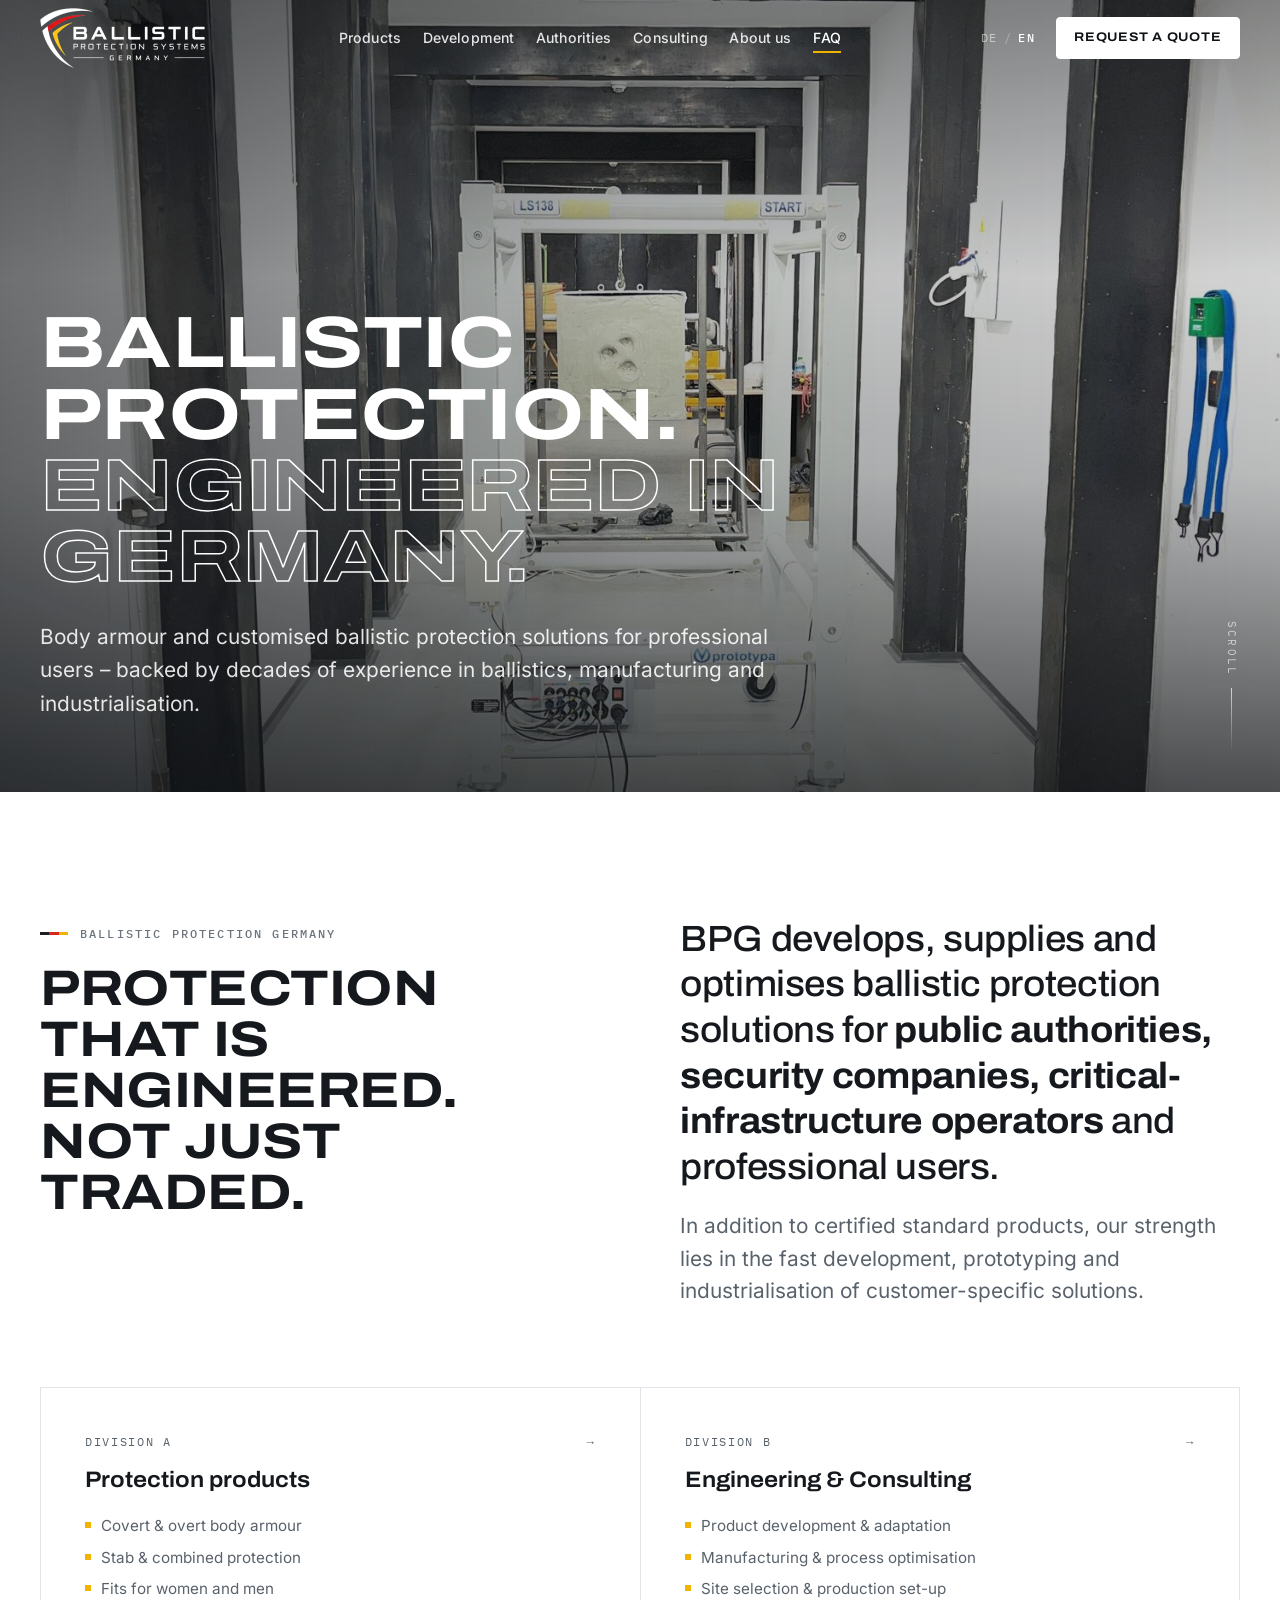
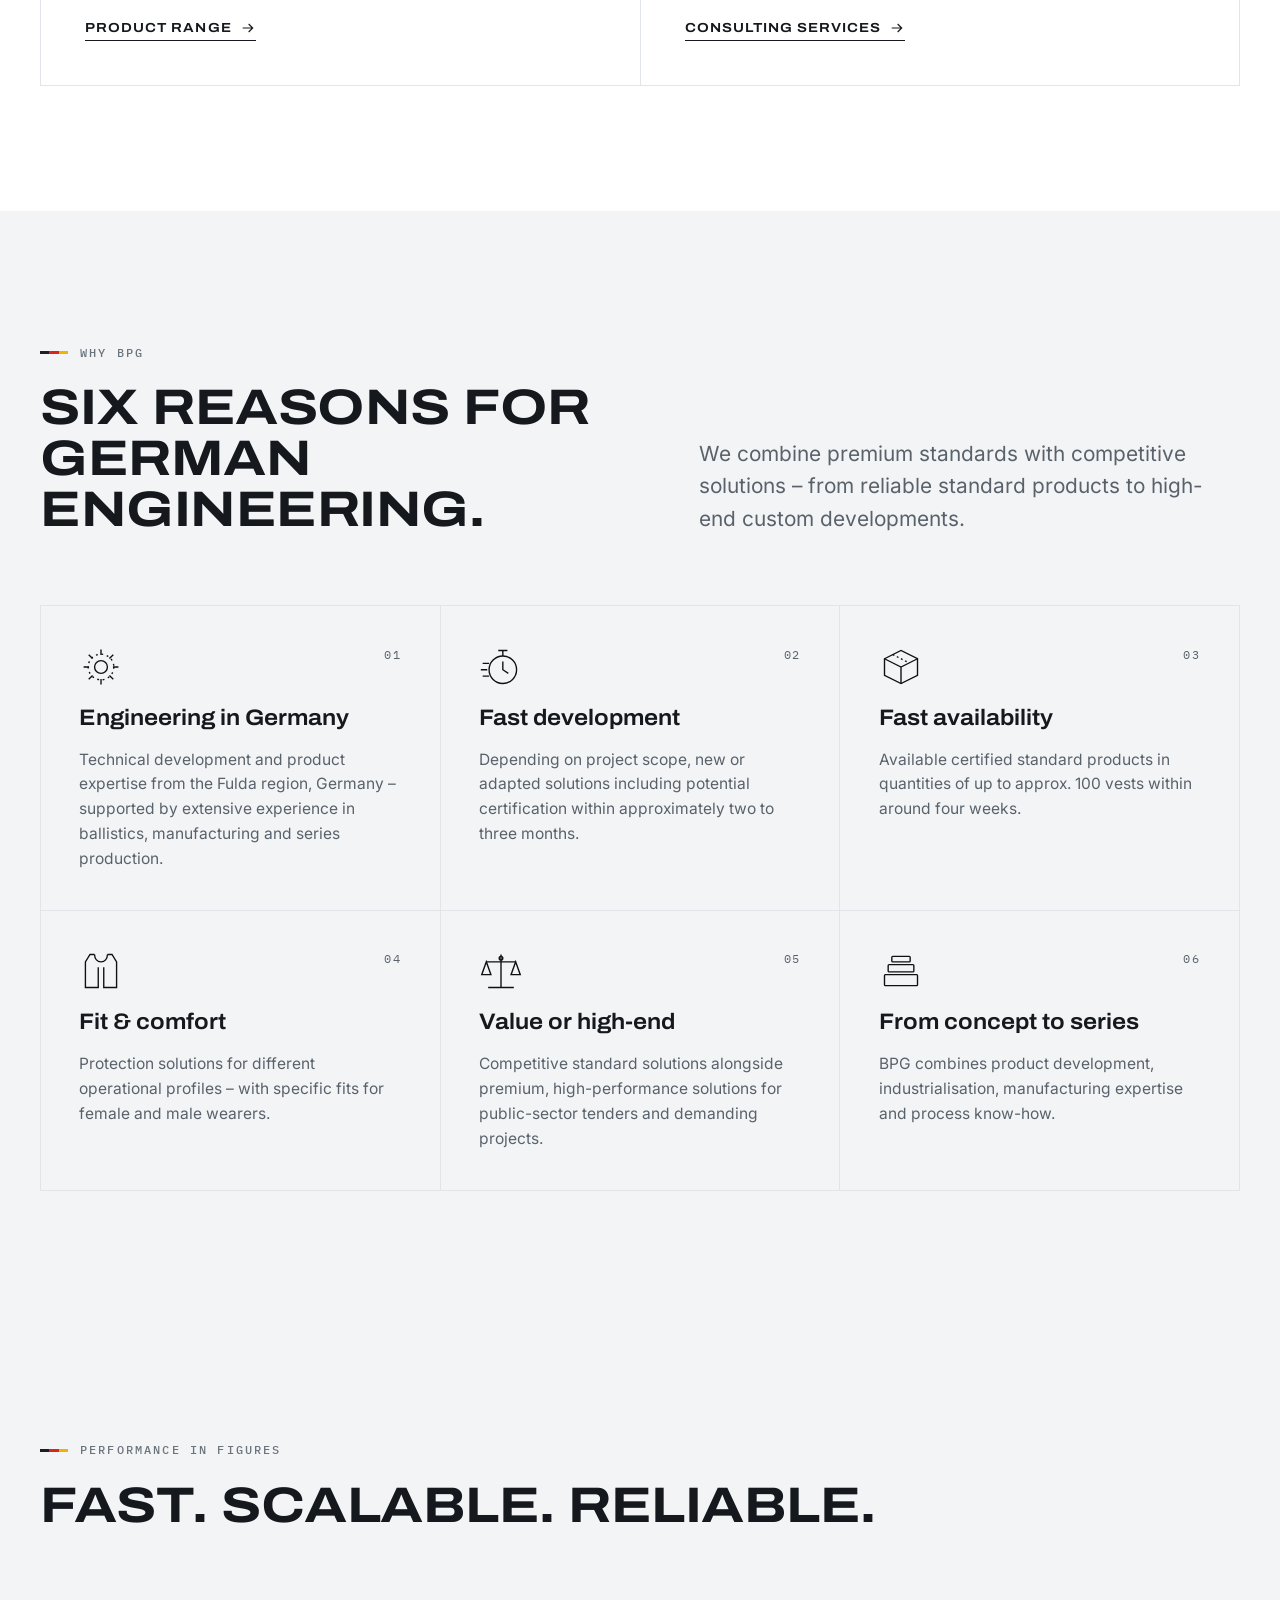
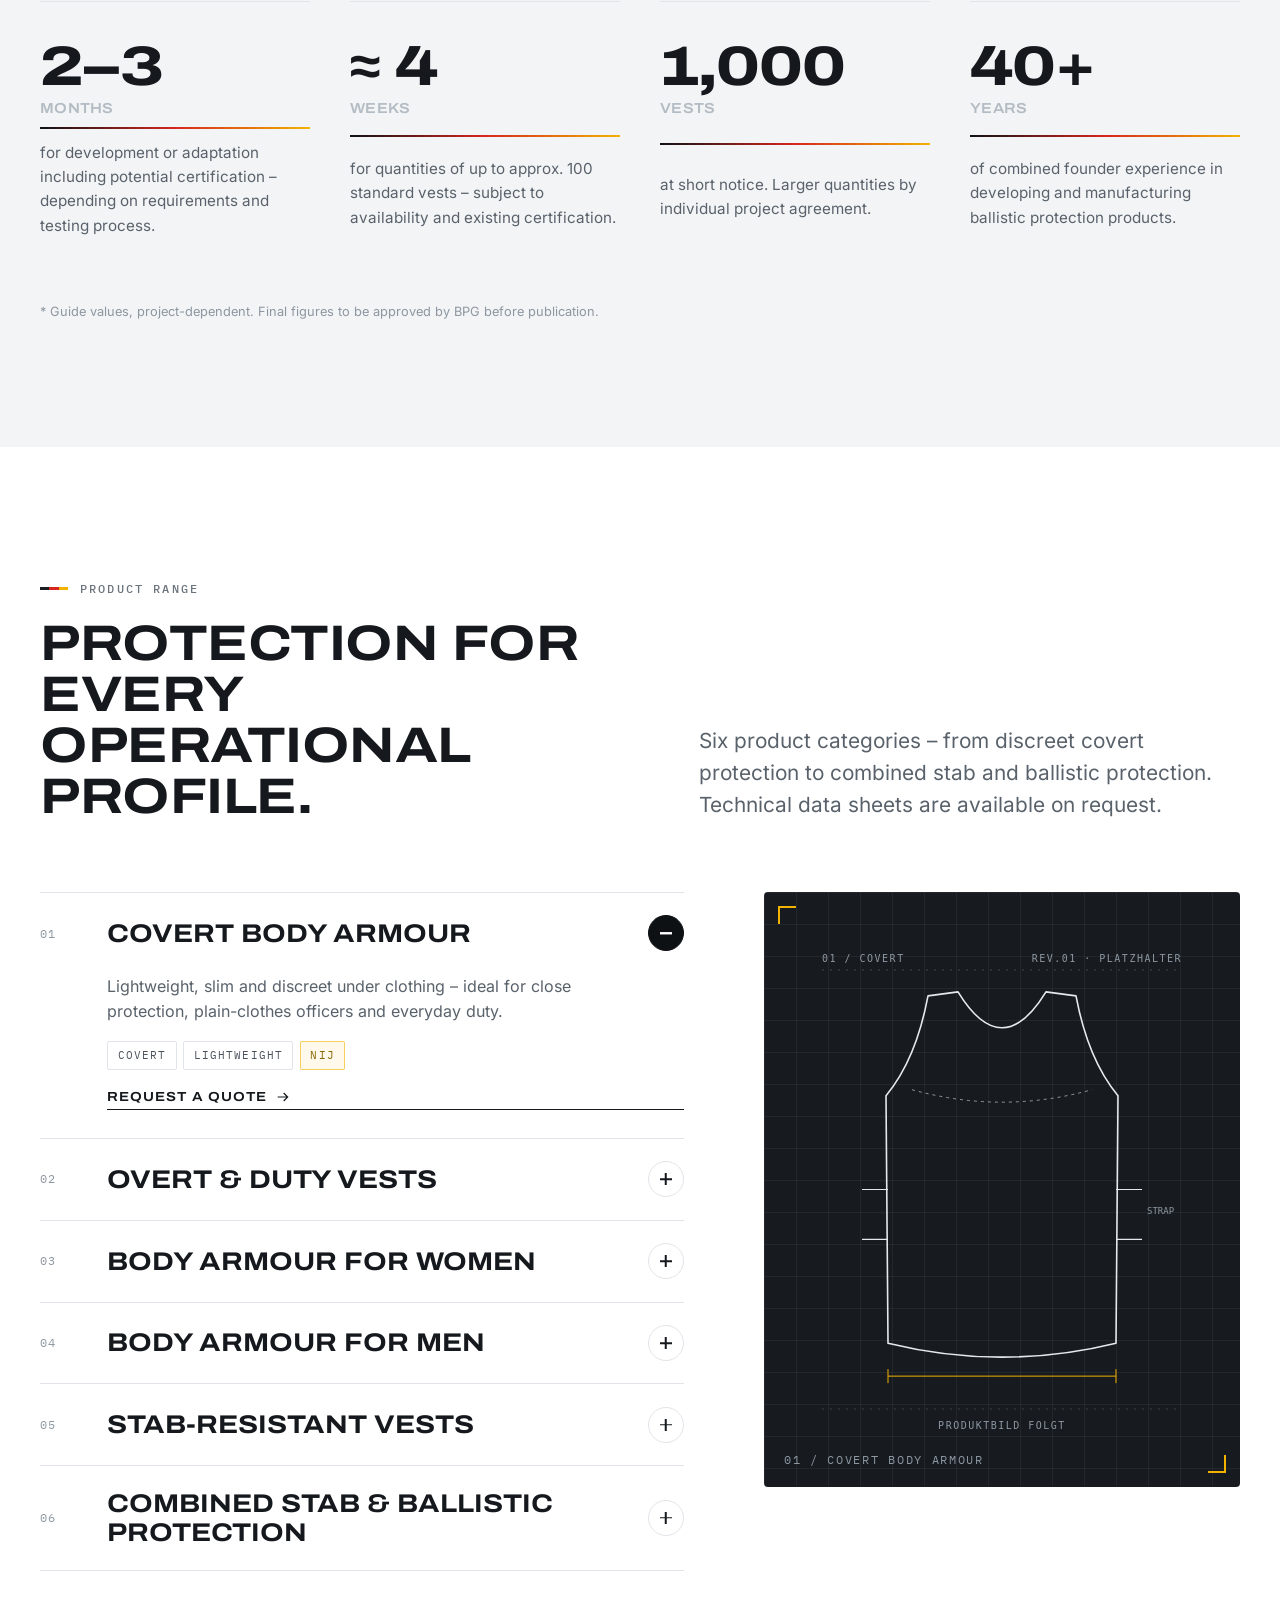
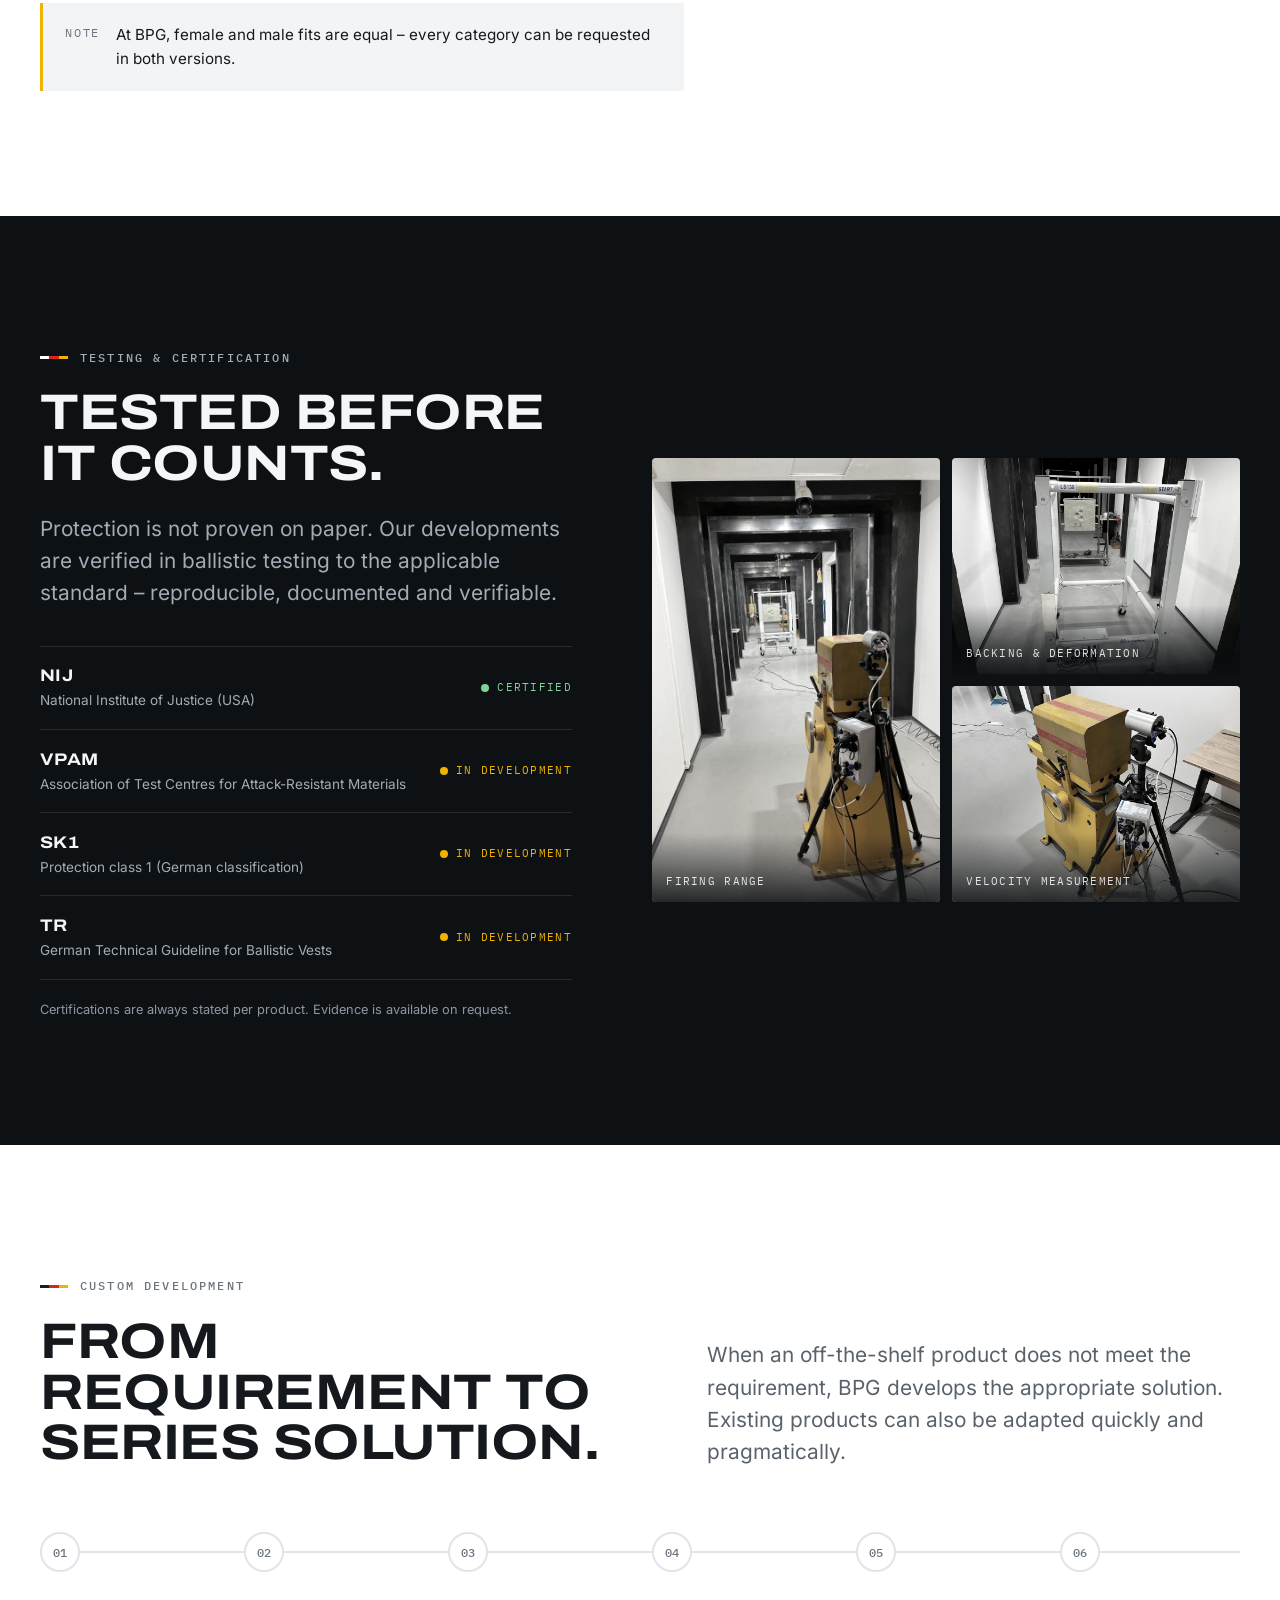
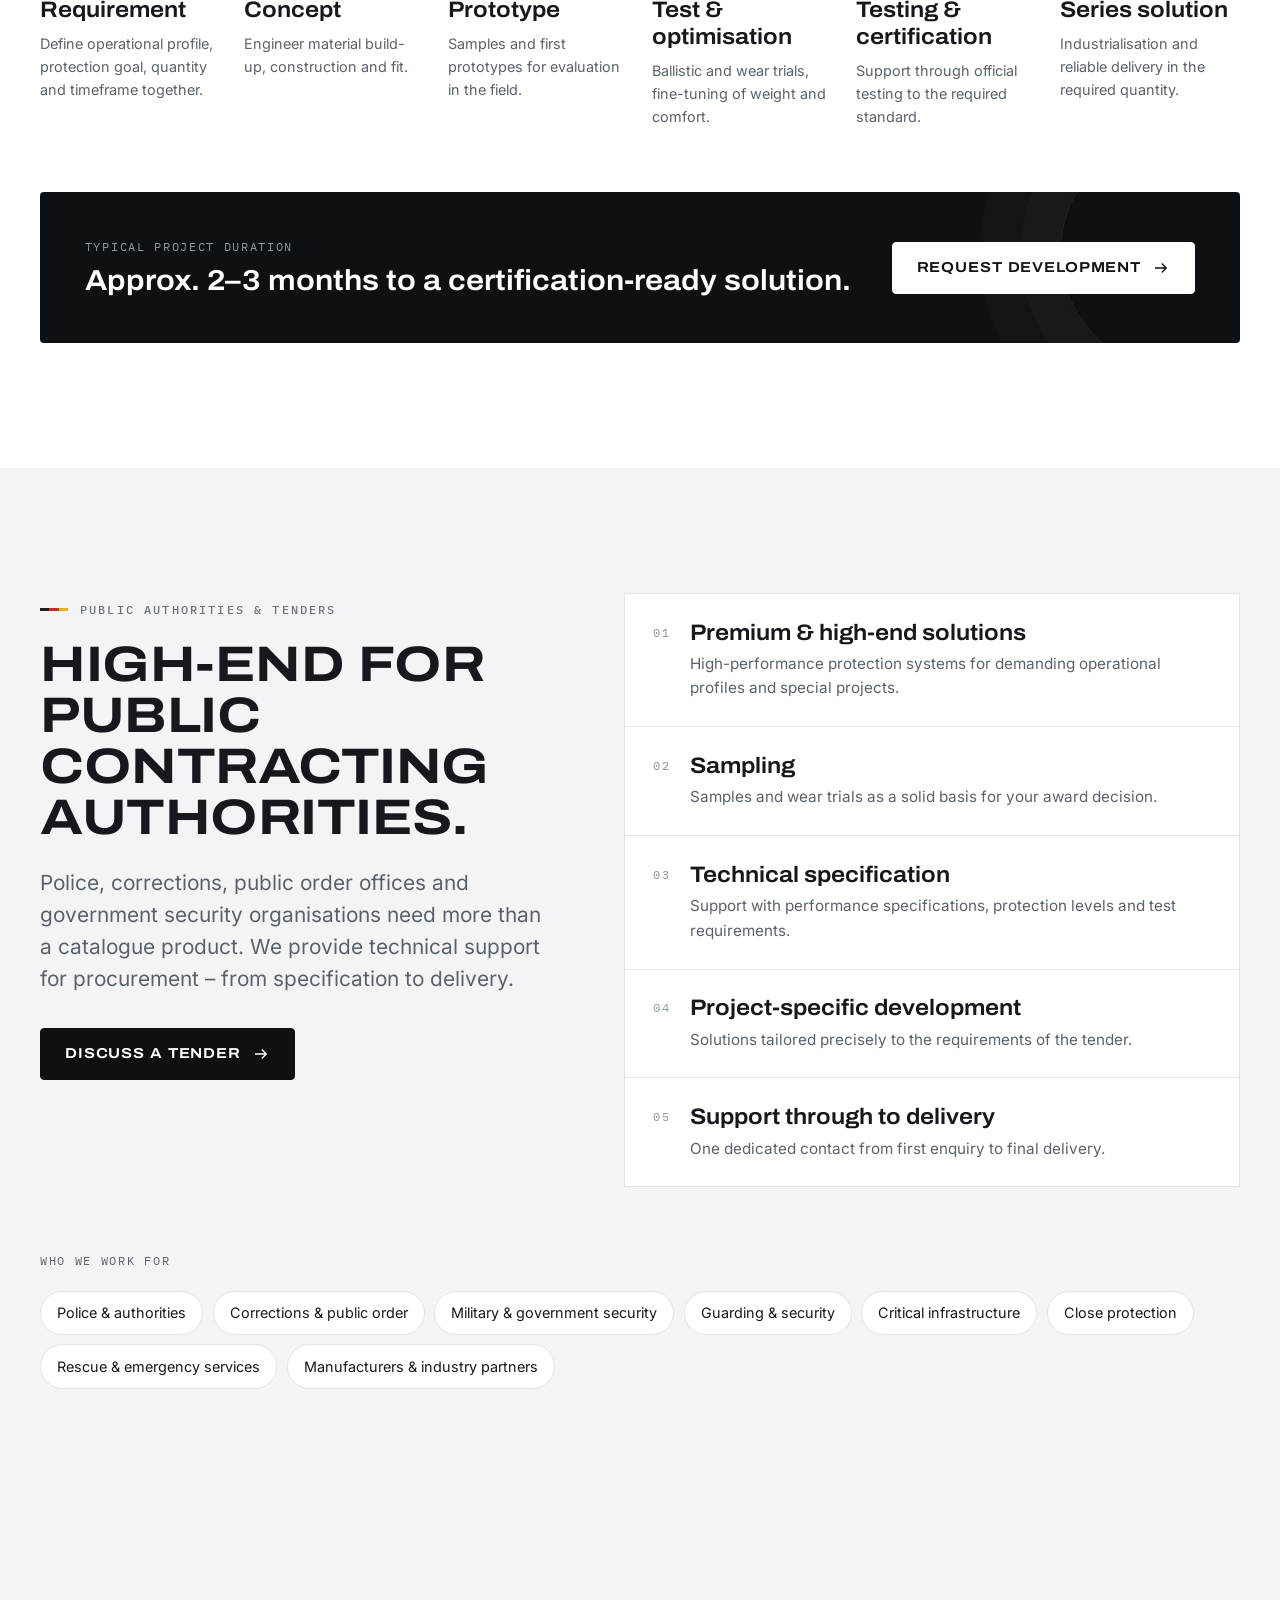
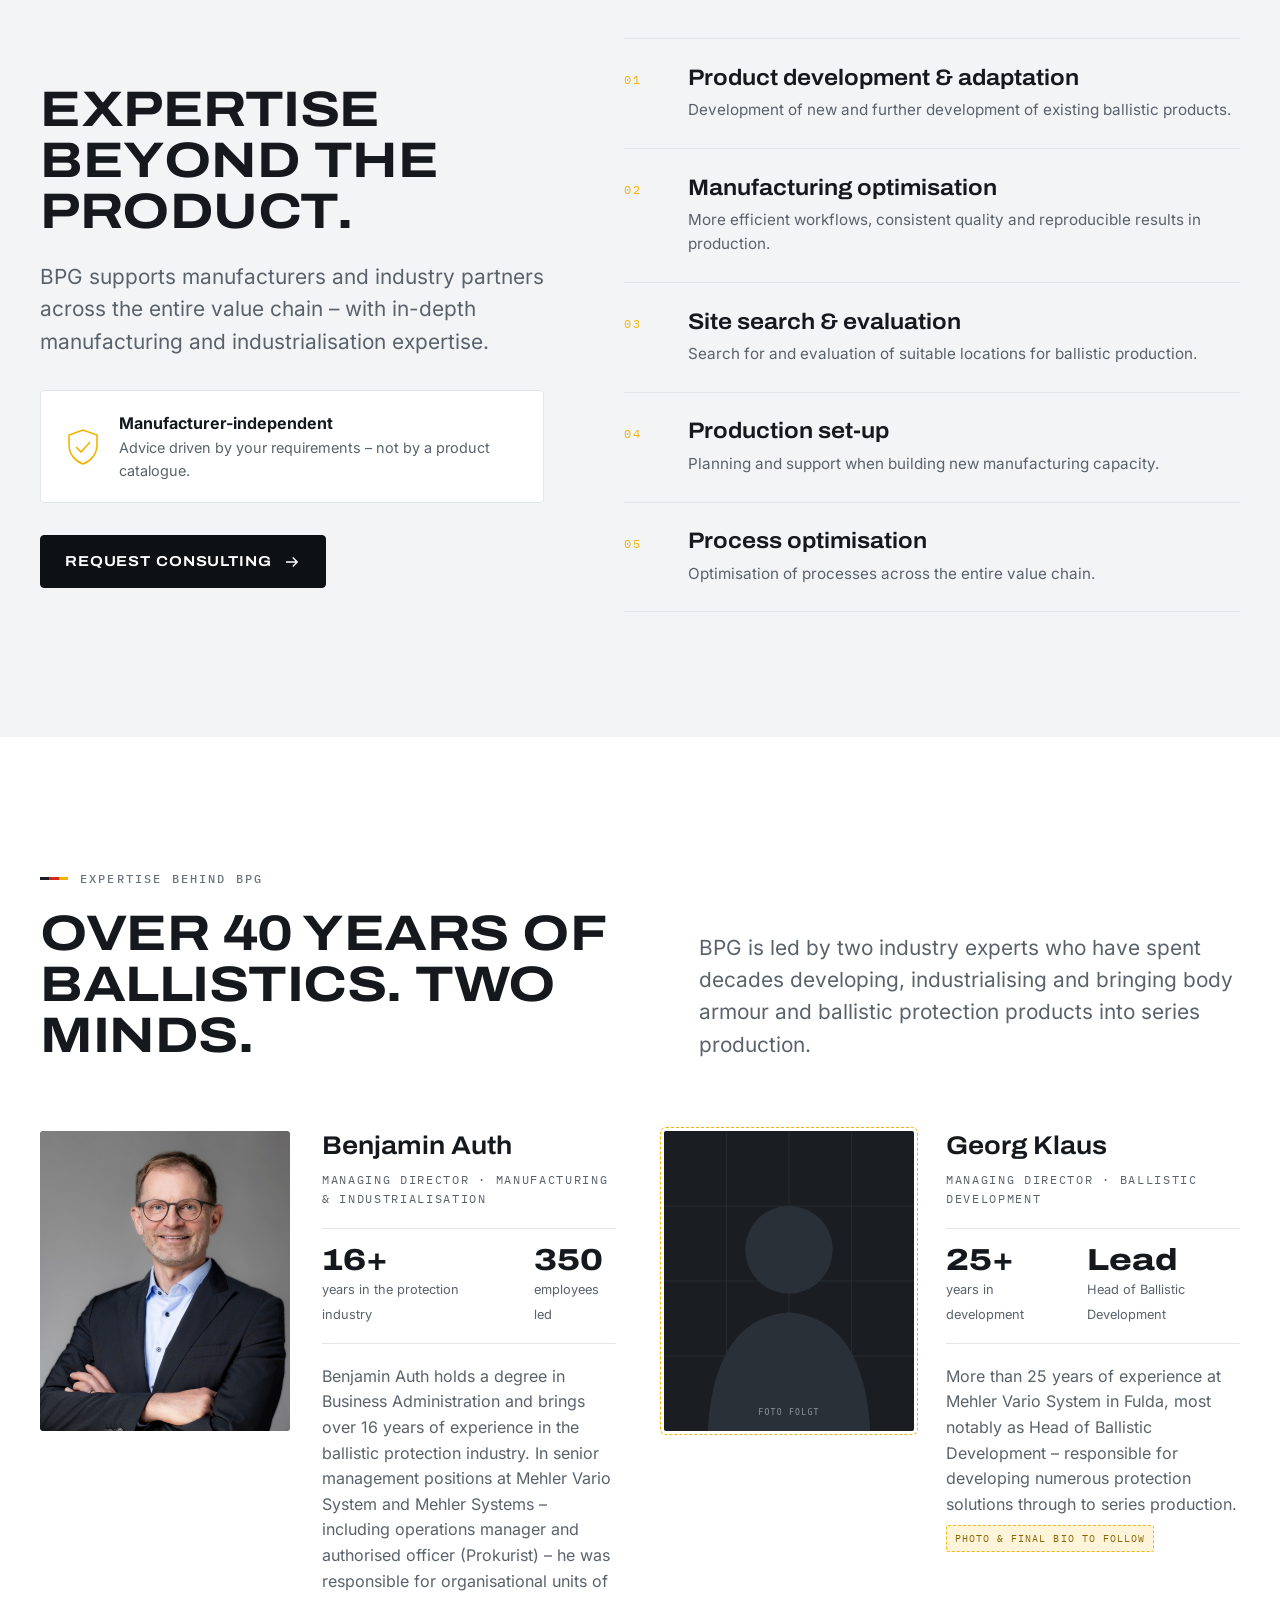
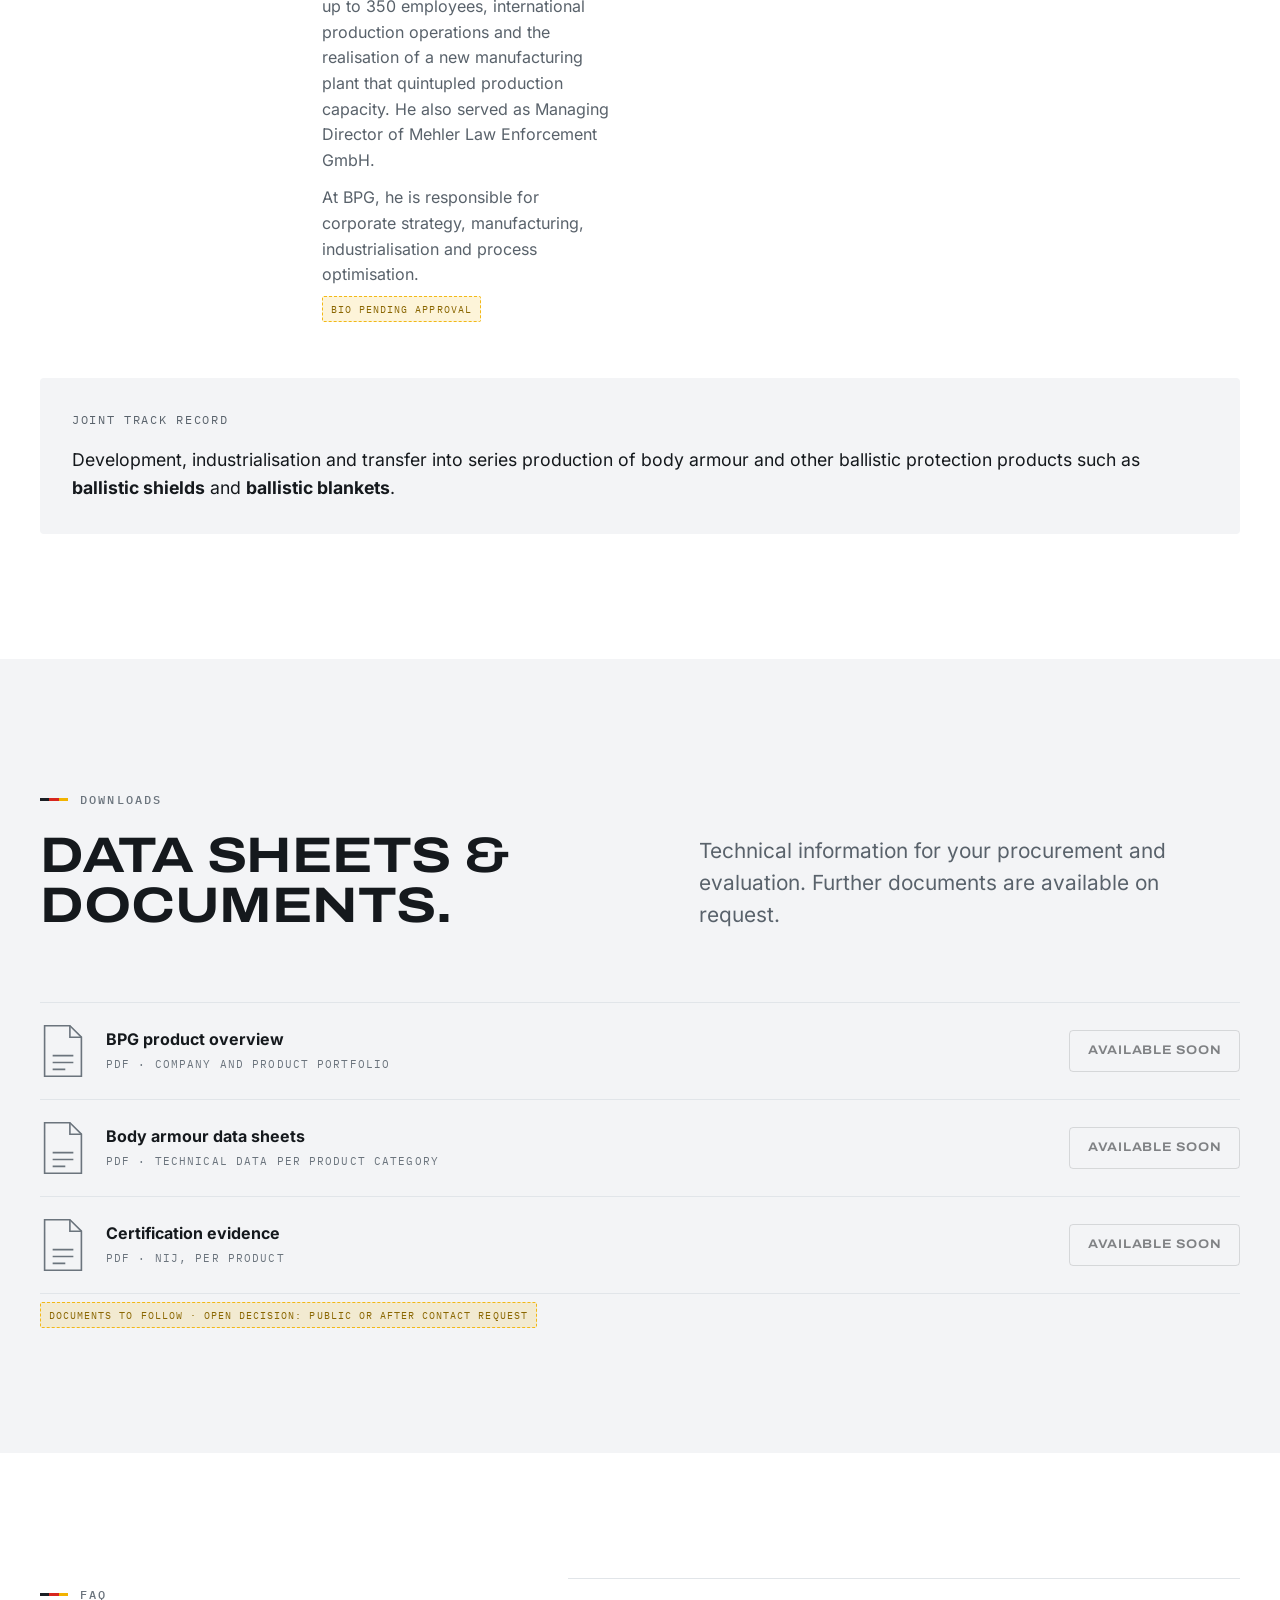
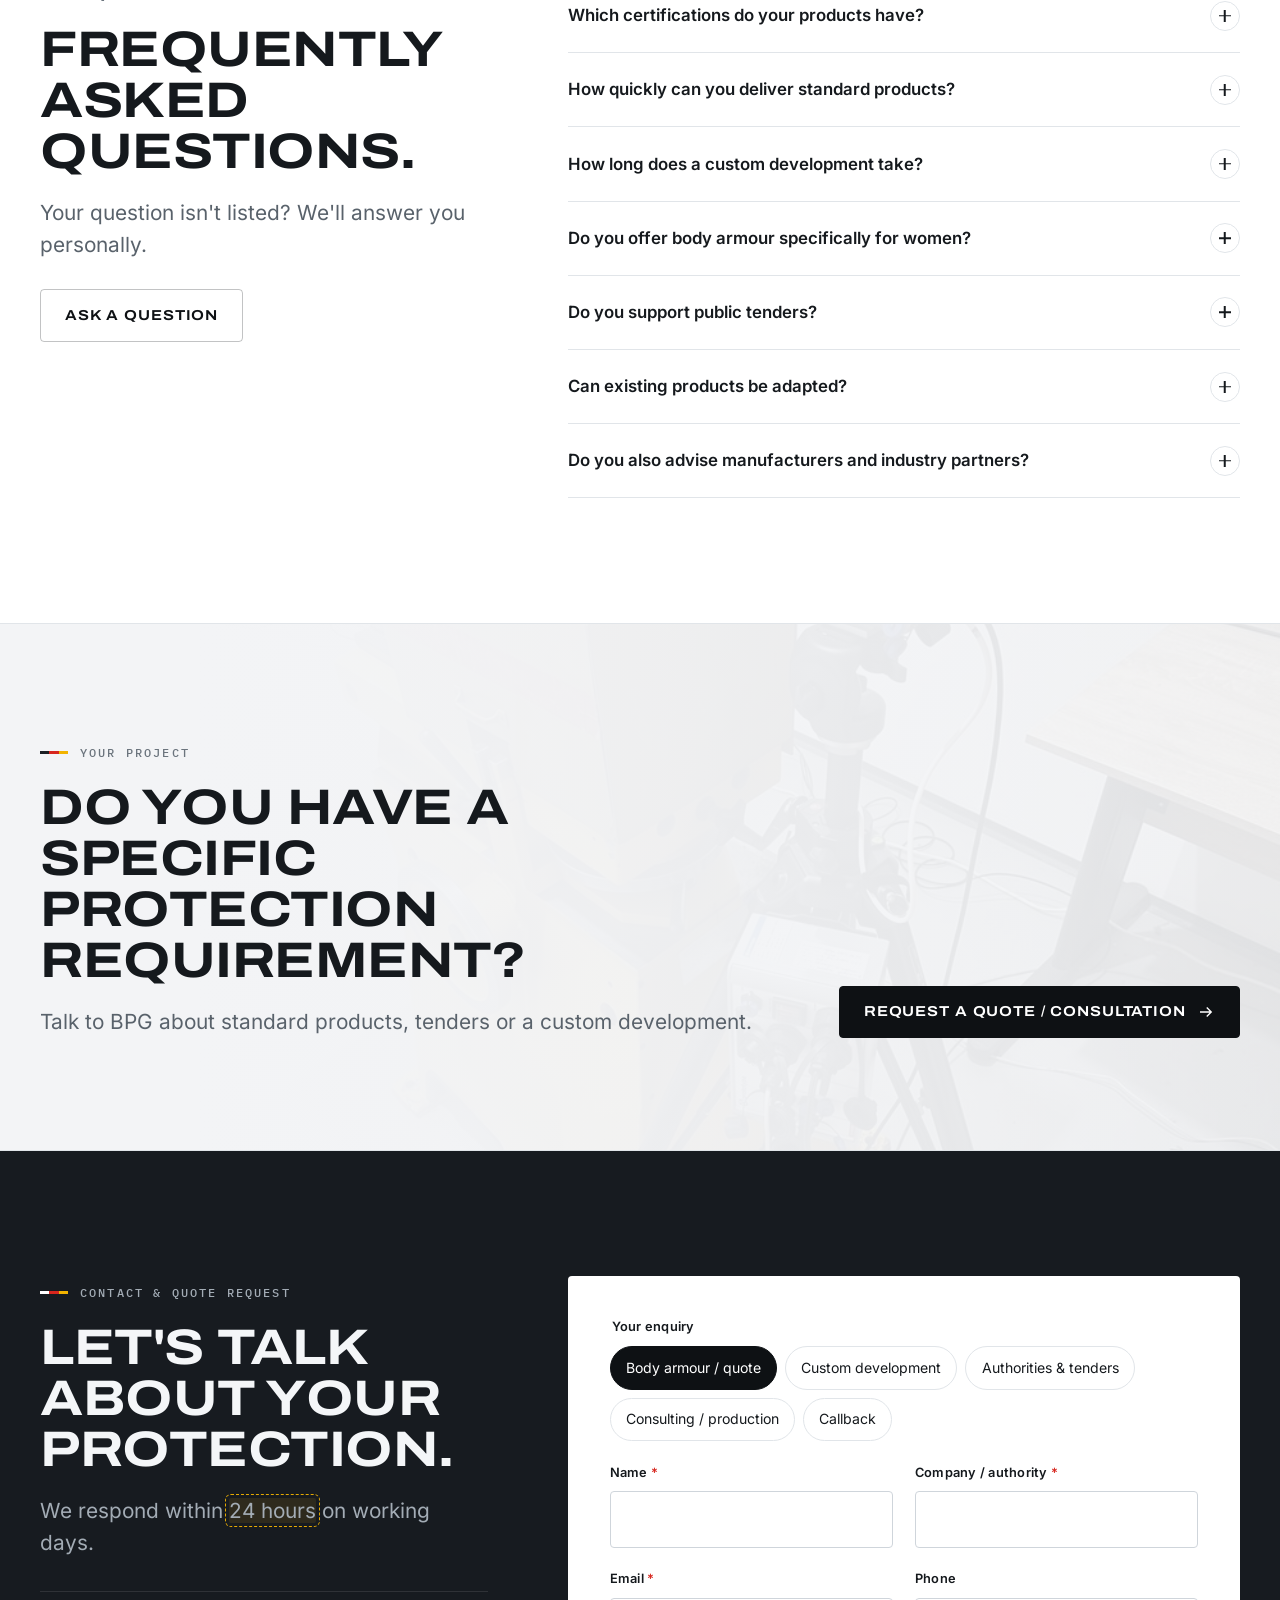
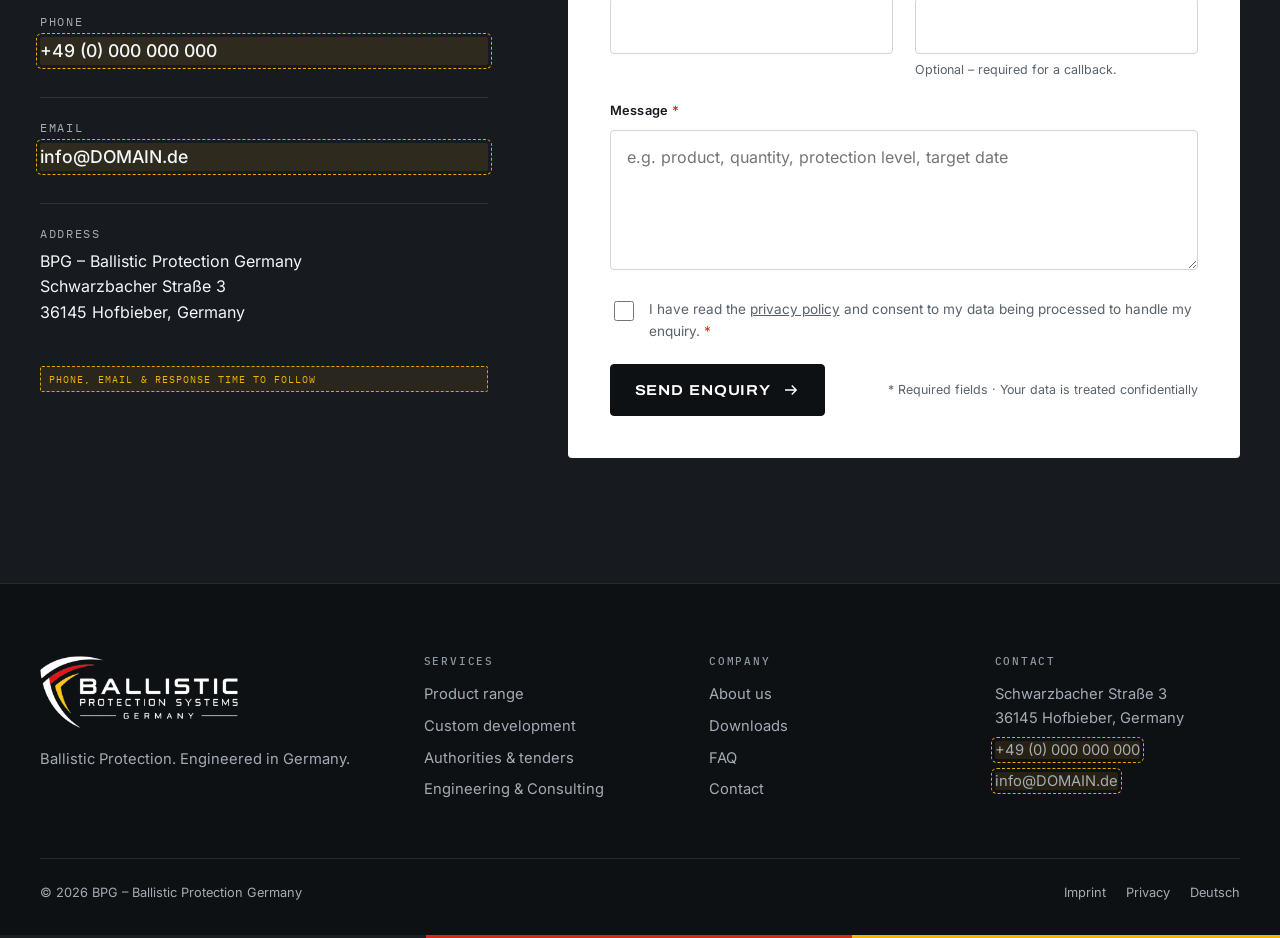
==== commit 544bc4e1: "Light Refresh: BPG, hellerer Hero, weniger dunkle Sektionen, Entwurfs-UI entfernt Co-authored-by: Cu" ====
--- a/en/index.html
+++ b/en/index.html
@@ -3,7 +3,7 @@
 <head>
   <meta charset="utf-8">
   <meta name="viewport" content="width=device-width, initial-scale=1">
-  <title>Ballistic Body Armour from Germany | Ballistic Protection Systems Germany</title>
+  <title>Ballistic Body Armour from Germany | Ballistic Protection Germany</title>
   <meta name="description" content="Ballistic body armour, stab protection and custom protection solutions – engineered in Germany. NIJ-certified products, fast development and short lead times for public authorities, security companies and critical infrastructure.">
   <meta name="robots" content="noindex, nofollow"><!-- DRAFT: remove before go-live -->
   <meta name="theme-color" content="#0e1114">
@@ -30,7 +30,7 @@
   {
     "@context": "https://schema.org",
     "@type": "Organization",
-    "name": "BPSG – Ballistic Protection Systems Germany",
+    "name": "BPG – Ballistic Protection Germany",
     "url": "https://www.DOMAIN.de/en/",
     "logo": "https://www.DOMAIN.de/assets/img/logo-dark.png",
     "address": {
@@ -71,8 +71,8 @@
 <!-- ================= HEADER ================= -->
 <header class="site-header">
   <div class="container">
-    <a class="brand" href="#top" aria-label="Ballistic Protection Systems Germany – home">
-      <img class="logo-light" src="../assets/img/logo-light.png" alt="Ballistic Protection Systems Germany" width="1320" height="480">
+    <a class="brand" href="#top" aria-label="Ballistic Protection Germany – home">
+      <img class="logo-light" src="../assets/img/logo-light.png" alt="Ballistic Protection Germany" width="1320" height="480">
       <img class="logo-dark" src="../assets/img/logo-dark.png" alt="" width="1320" height="480">
     </a>
     <nav class="nav" aria-label="Main navigation">
@@ -115,25 +115,12 @@
     <img src="../assets/img/test-tunnel.jpg" alt="Firing range in a ballistic test laboratory" fetchpriority="high" width="1500" height="2000">
   </div>
   <div class="container hero__content on-dark">
-    <p class="eyebrow hero__eyebrow">Ballistic Protection · Hofbieber / Fulda, Germany</p>
     <h1 class="display">
       <span class="line"><span>Ballistic</span></span>
       <span class="line"><span>Protection.</span></span>
       <span class="line"><span class="accent">Engineered in Germany.</span></span>
     </h1>
     <p class="hero__sub">Body armour and customised ballistic protection solutions for professional users – backed by decades of experience in ballistics, manufacturing and industrialisation.</p>
-    <div class="btn-row">
-      <a class="btn btn--light" href="#contact" data-topic="angebot">Request a quote <svg><use href="#i-arrow"/></svg></a>
-      <a class="btn btn--ghost-light" href="#development">Develop a custom solution</a>
-    </div>
-  </div>
-  <div class="container">
-    <div class="hero__facts">
-      <div class="hero__fact"><strong>NIJ</strong><span>certified products</span></div>
-      <div class="hero__fact"><strong>2–3 months</strong><span>development incl. certification*</span></div>
-      <div class="hero__fact"><strong>≈ 4 weeks</strong><span>up to 100 standard vests*</span></div>
-      <div class="hero__fact"><strong>Women &amp; men</strong><span>dedicated fits</span></div>
-    </div>
   </div>
   <span class="scroll-cue" aria-hidden="true">Scroll</span>
 </section>
@@ -143,11 +130,11 @@
   <div class="container">
     <div class="intro-grid">
       <div class="reveal">
-        <p class="eyebrow">Ballistic Protection Systems Germany</p>
+        <p class="eyebrow">Ballistic Protection Germany</p>
         <h2 class="h2" id="intro-title" style="margin-top:1.25rem">Protection that is engineered. Not just traded.</h2>
       </div>
       <div class="reveal reveal-d1">
-        <p class="intro-statement">BPSG develops, supplies and optimises ballistic protection solutions for <strong>public authorities, security companies, critical-infrastructure operators</strong> and professional users.</p>
+        <p class="intro-statement">BPG develops, supplies and optimises ballistic protection solutions for <strong>public authorities, security companies, critical-infrastructure operators</strong> and professional users.</p>
         <p class="lead" style="margin-top:1.25rem">In addition to certified standard products, our strength lies in the fast development, prototyping and industrialisation of customer-specific solutions.</p>
       </div>
       <div class="pillars reveal reveal-d2">
@@ -181,7 +168,7 @@
   <div class="container">
     <div class="section-head section-head--split">
       <div class="reveal">
-        <p class="eyebrow">Why BPSG</p>
+        <p class="eyebrow">Why BPG</p>
         <h2 class="h2" id="usp-title" style="margin-top:1.25rem">Six reasons for German engineering.</h2>
       </div>
       <p class="lead reveal reveal-d1">We combine premium standards with competitive solutions – from reliable standard products to high-end custom developments.</p>
@@ -215,14 +202,14 @@
       <article class="usp reveal reveal-d2">
         <div class="usp__head"><svg class="usp__icon"><use href="#u-series"/></svg><span class="mono muted">06</span></div>
         <h3 class="h3">From concept to series</h3>
-        <p>BPSG combines product development, industrialisation, manufacturing expertise and process know-how.</p>
+        <p>BPG combines product development, industrialisation, manufacturing expertise and process know-how.</p>
       </article>
     </div>
   </div>
 </section>
 
 <!-- ================= 04 KENNZAHLEN ================= -->
-<section class="section section--dark grid-bg on-dark" id="figures" aria-labelledby="stats-title">
+<section class="section section--paper" id="figures" aria-labelledby="stats-title">
   <div class="container">
     <div class="section-head">
       <p class="eyebrow reveal">Performance in figures</p>
@@ -250,7 +237,7 @@
         <p class="stat__label">of combined founder experience in developing and manufacturing ballistic protection products.</p>
       </div>
     </div>
-    <p class="stats-note">* Guide values, project-dependent. Final figures to be approved by BPSG before publication.</p>
+    <p class="stats-note">* Guide values, project-dependent. Final figures to be approved by BPG before publication.</p>
   </div>
 </section>
 
@@ -333,7 +320,7 @@
             <a class="link-arrow" href="#contact" data-topic="angebot">Request a quote <svg><use href="#i-arrow"/></svg></a>
           </div></div></div>
         </div>
-        <div class="fit-note"><span class="mono" style="color:var(--steel-500)">Note</span><span>At BPSG, female and male fits are equal – every category can be requested in both versions.</span></div>
+        <div class="fit-note"><span class="mono" style="color:var(--steel-500)">Note</span><span>At BPG, female and male fits are equal – every category can be requested in both versions.</span></div>
       </div>
 
       <div class="product-stage" aria-hidden="true">
@@ -381,7 +368,7 @@
         <p class="eyebrow">Custom development</p>
         <h2 class="h2" id="dev-title" style="margin-top:1.25rem">From requirement to series solution.</h2>
       </div>
-      <p class="lead reveal reveal-d1">When an off-the-shelf product does not meet the requirement, BPSG develops the appropriate solution. Existing products can also be adapted quickly and pragmatically.</p>
+      <p class="lead reveal reveal-d1">When an off-the-shelf product does not meet the requirement, BPG develops the appropriate solution. Existing products can also be adapted quickly and pragmatically.</p>
     </div>
 
     <div class="timeline" role="list">
@@ -437,18 +424,18 @@
 </section>
 
 <!-- ================= 09 ENGINEERING & CONSULTING ================= -->
-<section class="section section--dark on-dark" id="consulting" aria-labelledby="cons-title">
+<section class="section section--paper" id="consulting" aria-labelledby="cons-title">
   <div class="container consult-grid">
     <div>
       <p class="eyebrow reveal">Engineering &amp; Consulting</p>
       <h2 class="h2 reveal reveal-d1" id="cons-title" style="margin-top:1.25rem">Expertise beyond the product.</h2>
-      <p class="lead reveal reveal-d2" style="margin-top:1.5rem">BPSG supports manufacturers and industry partners across the entire value chain – with in-depth manufacturing and industrialisation expertise.</p>
+      <p class="lead reveal reveal-d2" style="margin-top:1.5rem">BPG supports manufacturers and industry partners across the entire value chain – with in-depth manufacturing and industrialisation expertise.</p>
       <div class="badge-box reveal reveal-d3">
         <svg><use href="#i-shield"/></svg>
         <div><strong>Manufacturer-independent</strong><p class="muted" style="font-size:.9rem">Advice driven by your requirements – not by a product catalogue.</p></div>
       </div>
       <div class="btn-row reveal reveal-d3" style="margin-top:2rem">
-        <a class="btn btn--light" href="#contact" data-topic="beratung">Request consulting <svg><use href="#i-arrow"/></svg></a>
+        <a class="btn" href="#contact" data-topic="beratung">Request consulting <svg><use href="#i-arrow"/></svg></a>
       </div>
     </div>
     <div class="consult-list reveal reveal-d1">
@@ -466,10 +453,10 @@
   <div class="container">
     <div class="section-head section-head--split">
       <div class="reveal">
-        <p class="eyebrow">Expertise behind BPSG</p>
+        <p class="eyebrow">Expertise behind BPG</p>
         <h2 class="h2" id="team-title" style="margin-top:1.25rem">Over 40 years of ballistics. Two minds.</h2>
       </div>
-      <p class="lead reveal reveal-d1">BPSG is led by two industry experts who have spent decades developing, industrialising and bringing body armour and ballistic protection products into series production.</p>
+      <p class="lead reveal reveal-d1">BPG is led by two industry experts who have spent decades developing, industrialising and bringing body armour and ballistic protection products into series production.</p>
     </div>
 
     <div class="team-grid">
@@ -483,7 +470,7 @@
             <div><strong data-count="350">350</strong><span>employees led</span></div>
           </div>
           <p style="margin-top:1.25rem">Benjamin Auth holds a degree in Business Administration and brings over 16 years of experience in the ballistic protection industry. In senior management positions at Mehler Vario System and Mehler Systems – including operations manager and authorised officer (Prokurist) – he was responsible for organisational units of up to 350 employees, international production operations and the realisation of a new manufacturing plant that quintupled production capacity. He also served as Managing Director of Mehler Law Enforcement GmbH.</p>
-          <p style="margin-top:.75rem">At BPSG, he is responsible for corporate strategy, manufacturing, industrialisation and process optimisation.</p>
+          <p style="margin-top:.75rem">At BPG, he is responsible for corporate strategy, manufacturing, industrialisation and process optimisation.</p>
           <span class="ph-note">Bio pending approval</span>
         </div>
       </article>
@@ -520,7 +507,7 @@
       <p class="lead reveal reveal-d1">Technical information for your procurement and evaluation. Further documents are available on request.</p>
     </div>
     <div class="dl-list reveal">
-      <div class="dl"><svg class="dl__icon"><use href="#i-file"/></svg><div><strong>BPSG product overview</strong><p class="dl__meta">PDF · Company and product portfolio</p></div><span class="btn btn--ghost btn--sm" aria-disabled="true">Available soon</span></div>
+      <div class="dl"><svg class="dl__icon"><use href="#i-file"/></svg><div><strong>BPG product overview</strong><p class="dl__meta">PDF · Company and product portfolio</p></div><span class="btn btn--ghost btn--sm" aria-disabled="true">Available soon</span></div>
       <div class="dl"><svg class="dl__icon"><use href="#i-file"/></svg><div><strong>Body armour data sheets</strong><p class="dl__meta">PDF · Technical data per product category</p></div><span class="btn btn--ghost btn--sm" aria-disabled="true">Available soon</span></div>
       <div class="dl"><svg class="dl__icon"><use href="#i-file"/></svg><div><strong>Certification evidence</strong><p class="dl__meta">PDF · NIJ, per product</p></div><span class="btn btn--ghost btn--sm" aria-disabled="true">Available soon</span></div>
     </div>
@@ -559,13 +546,13 @@
 <!-- ================= CTA-BAND ================= -->
 <section class="cta-band" aria-labelledby="cta-title">
   <div class="cta-band__bg" aria-hidden="true"><img src="../assets/img/test-velocity-sm.jpg" alt="" loading="lazy"></div>
-  <div class="container on-dark">
+  <div class="container">
     <div>
       <p class="eyebrow reveal">Your project</p>
       <h2 class="h2 reveal reveal-d1" id="cta-title" style="margin-top:1.25rem; max-width:18ch">Do you have a specific protection requirement?</h2>
-      <p class="lead reveal reveal-d2" style="margin-top:1.25rem">Talk to BPSG about standard products, tenders or a custom development.</p>
-    </div>
-    <div class="reveal reveal-d3"><a class="btn btn--light" href="#contact" data-topic="angebot">Request a quote / consultation <svg><use href="#i-arrow"/></svg></a></div>
+      <p class="lead reveal reveal-d2" style="margin-top:1.25rem">Talk to BPG about standard products, tenders or a custom development.</p>
+    </div>
+    <div class="reveal reveal-d3"><a class="btn" href="#contact" data-topic="angebot">Request a quote / consultation <svg><use href="#i-arrow"/></svg></a></div>
   </div>
 </section>
 
@@ -588,7 +575,7 @@
       </div>
       <div class="contact-card reveal">
         <span class="mono muted">Address</span>
-        <p>BPSG – Ballistic Protection Systems Germany<br>Schwarzbacher Straße 3<br>36145 Hofbieber, Germany</p>
+        <p>BPG – Ballistic Protection Germany<br>Schwarzbacher Straße 3<br>36145 Hofbieber, Germany</p>
       </div>
       <span class="ph-note">Phone, email &amp; response time to follow</span>
     </div>
@@ -637,7 +624,7 @@
   <div class="container">
     <div class="footer-grid">
       <div class="footer-brand">
-        <img src="../assets/img/logo-light.png" alt="Ballistic Protection Systems Germany" width="1320" height="480" loading="lazy">
+        <img src="../assets/img/logo-light.png" alt="Ballistic Protection Germany" width="1320" height="480" loading="lazy">
         <p>Ballistic Protection. Engineered in Germany.</p>
       </div>
       <div>
@@ -654,7 +641,7 @@
       </div>
     </div>
     <div class="footer-bottom">
-      <span>© <span data-year>2026</span> BPSG – Ballistic Protection Systems Germany</span>
+      <span>© <span data-year>2026</span> BPG – Ballistic Protection Germany</span>
       <nav aria-label="Legal"><a href="imprint.html">Imprint</a><a href="privacy.html">Privacy</a><a href="../">Deutsch</a></nav>
     </div>
   </div>
@@ -668,8 +655,6 @@
 </div>
 
 <!-- Draft toggle: show/hide placeholders (remove before go-live) -->
-<button class="draft-toggle" type="button" aria-pressed="false" title="Show/hide placeholder markers"><span class="dot"></span>Draft · placeholders</button>
-
 <script src="../assets/js/main.js" defer></script>
 </body>
 </html>
--- a/assets/css/style.css
+++ b/assets/css/style.css
@@ -1,5 +1,5 @@
 /* =========================================================
-   BPSG – Ballistic Protection Systems Germany
+   BPG – Ballistic Protection Germany
    Design-System & Styles (Entwurf v0.1)
    ========================================================= */
 
@@ -272,24 +272,23 @@
 
 /* ---------- Hero ---------- */
 .hero {
-  position: relative; min-height: 100svh; display: flex; flex-direction: column; justify-content: flex-end;
-  color: #fff; background: var(--ink); overflow: hidden; isolation: isolate;
+  position: relative; min-height: min(88svh, 920px); display: flex; flex-direction: column; justify-content: flex-end;
+  color: #fff; background: var(--paper); overflow: hidden; isolation: isolate;
 }
 .hero__media { position: absolute; inset: 0; z-index: -2; }
 .hero__media img {
-  width: 100%; height: 100%; object-fit: cover; object-position: 50% 45%;
-  filter: grayscale(.35) contrast(1.08) brightness(.82);
-  transform: scale(1.08); animation: heroZoom 22s var(--ease) forwards;
+  width: 100%; height: 100%; object-fit: cover; object-position: 50% 42%;
+  filter: grayscale(.15) contrast(1.04) brightness(.95);
+  transform: scale(1.04); animation: heroZoom 22s var(--ease) forwards;
 }
 @keyframes heroZoom { to { transform: scale(1); } }
 .hero::before {
   content: ""; position: absolute; inset: 0; z-index: -1;
   background:
-    linear-gradient(180deg, rgba(14,17,20,.7) 0%, rgba(14,17,20,.15) 30%, rgba(14,17,20,.35) 55%, rgba(14,17,20,.94) 100%),
-    linear-gradient(90deg, rgba(14,17,20,.85) 0%, rgba(14,17,20,.35) 55%, rgba(14,17,20,.15) 100%);
-}
-.hero__content { padding-top: calc(var(--header-h) + 3rem); padding-bottom: clamp(2rem, 1rem + 3vw, 3.5rem); }
-.hero__eyebrow { margin-bottom: 1.5rem; }
+    linear-gradient(180deg, rgba(14,17,20,.45) 0%, rgba(14,17,20,.08) 35%, rgba(14,17,20,.2) 60%, rgba(14,17,20,.72) 100%),
+    linear-gradient(90deg, rgba(14,17,20,.55) 0%, rgba(14,17,20,.18) 50%, rgba(14,17,20,.06) 100%);
+}
+.hero__content { padding-top: calc(var(--header-h) + 3rem); padding-bottom: clamp(2.5rem, 1.5rem + 4vw, 4.5rem); }
 .hero h1 { font-size: var(--fs-hero); line-height: .98; max-width: 14ch; }
 .hero h1 .line { display: block; overflow: hidden; }
 .hero h1 .line > span { display: inline-block; transform: translateY(105%); animation: lineUp 1.1s var(--ease) forwards; }
@@ -297,28 +296,11 @@
 .hero h1 .line:nth-child(3) > span { animation-delay: .24s; }
 .hero h1 .accent { color: transparent; -webkit-text-stroke: 1.5px #fff; }
 @keyframes lineUp { to { transform: none; } }
-.hero__sub { margin-top: 1.75rem; max-width: 56ch; font-size: var(--fs-lead); color: rgba(255,255,255,.82); opacity: 0; animation: fadeUp 1s .5s var(--ease) forwards; }
-.hero .btn-row { margin-top: 2.25rem; opacity: 0; animation: fadeUp 1s .65s var(--ease) forwards; }
+.hero__sub { margin-top: 1.75rem; max-width: 56ch; font-size: var(--fs-lead); color: rgba(255,255,255,.88); opacity: 0; animation: fadeUp 1s .5s var(--ease) forwards; }
 @keyframes fadeUp { from { opacity: 0; transform: translateY(16px); } to { opacity: 1; transform: none; } }
 
-.hero__facts {
-  border-top: 1px solid rgba(255,255,255,.16);
-  display: grid; grid-template-columns: repeat(2, 1fr);
-  opacity: 0; animation: fadeUp 1s .85s var(--ease) forwards;
-}
-.hero__fact { padding: 1.25rem 1rem 1.25rem 0; border-right: 1px solid rgba(255,255,255,.12); }
-.hero__fact:nth-child(2n) { border-right: 0; padding-left: 1rem; }
-.hero__fact:nth-child(n+3) { border-top: 1px solid rgba(255,255,255,.12); }
-.hero__fact strong { display: block; font-family: var(--font-display); font-stretch: 118%; font-size: clamp(1.05rem, .9rem + .6vw, 1.4rem); font-weight: 700; text-transform: uppercase; }
-.hero__fact span { font-family: var(--font-mono); font-size: .68rem; letter-spacing: .12em; text-transform: uppercase; color: rgba(255,255,255,.62); }
-@media (min-width: 900px) {
-  .hero__facts { grid-template-columns: repeat(4, 1fr); }
-  .hero__fact, .hero__fact:nth-child(2n) { padding: 1.6rem 1.5rem; border-right: 1px solid rgba(255,255,255,.12); border-top: 0; }
-  .hero__fact:first-child { padding-left: 0; }
-  .hero__fact:last-child { border-right: 0; }
-}
 .scroll-cue {
-  position: absolute; right: var(--gutter); bottom: 9.5rem; display: none; align-items: center; gap: .75rem;
+  position: absolute; right: var(--gutter); bottom: 2.5rem; display: none; align-items: center; gap: .75rem;
   writing-mode: vertical-rl; font-family: var(--font-mono); font-size: .68rem; letter-spacing: .2em; text-transform: uppercase; color: rgba(255,255,255,.6);
 }
 .scroll-cue::after { content: ""; width: 1px; height: 64px; background: linear-gradient(rgba(255,255,255,.7), transparent); animation: cue 2.2s ease-in-out infinite; transform-origin: top; }
@@ -361,8 +343,8 @@
 @media (min-width: 1050px) { .usp-grid { grid-template-columns: repeat(3, 1fr); } }
 
 /* ---------- Kennzahlen ---------- */
-.stats { display: grid; grid-template-columns: 1fr; border-top: 1px solid var(--line-dark); }
-.stat { padding: 2rem 0; border-bottom: 1px solid var(--line-dark); display: grid; gap: .75rem; }
+.stats { display: grid; grid-template-columns: 1fr; border-top: 1px solid var(--line); }
+.stat { padding: 2rem 0; border-bottom: 1px solid var(--line); display: grid; gap: .75rem; }
 .stat__num {
   font-family: var(--font-display); font-stretch: 125%; font-weight: 800;
   font-size: clamp(3.2rem, 2rem + 5vw, 5.5rem); line-height: .9; letter-spacing: -0.02em;
@@ -370,16 +352,16 @@
 }
 .stat__num > span { white-space: nowrap; }
 .stat__num small { font-size: max(.9rem, .26em); font-weight: 600; font-stretch: 110%; letter-spacing: .02em; color: var(--steel-300); text-transform: uppercase; }
-.stat__label { color: var(--text-inv-muted); max-width: 30ch; font-size: .95rem; }
-.stat__bar { height: 2px; background: var(--line-dark); position: relative; overflow: hidden; }
-.stat__bar::after { content: ""; position: absolute; inset: 0; background: linear-gradient(90deg, #fff, var(--brand-red), var(--brand-gold)); transform: scaleX(0); transform-origin: left; transition: transform 1.6s var(--ease); }
+.stat__label { color: var(--text-muted); max-width: 30ch; font-size: .95rem; }
+.stat__bar { height: 2px; background: var(--line); position: relative; overflow: hidden; }
+.stat__bar::after { content: ""; position: absolute; inset: 0; background: linear-gradient(90deg, var(--ink), var(--brand-red), var(--brand-gold)); transform: scaleX(0); transform-origin: left; transition: transform 1.6s var(--ease); }
 .stat.is-visible .stat__bar::after { transform: scaleX(1); }
 @media (min-width: 700px) {
   .stats { grid-template-columns: repeat(2, 1fr); column-gap: 3rem; }
 }
 @media (min-width: 1100px) {
   .stats { grid-template-columns: repeat(4, 1fr); column-gap: 2.5rem; border-top: 0; }
-  .stat { border-bottom: 0; border-top: 1px solid var(--line-dark); padding-top: 2.5rem; }
+  .stat { border-bottom: 0; border-top: 1px solid var(--line); padding-top: 2.5rem; }
   .stat__num { font-size: clamp(2.8rem, .6rem + 3.6vw, 4.4rem); flex-direction: column; align-items: flex-start; }
 }
 .stats-note { margin-top: 2rem; font-size: .8rem; color: var(--steel-400); }
@@ -504,16 +486,16 @@
 
 /* ---------- Consulting ---------- */
 .consult-grid { display: grid; gap: 3rem; }
-.consult-list { counter-reset: c; border-top: 1px solid var(--line-dark); }
+.consult-list { counter-reset: c; border-top: 1px solid var(--line); }
 .consult-item {
-  display: grid; grid-template-columns: 3rem 1fr; gap: 1rem; padding: 1.6rem 0; border-bottom: 1px solid var(--line-dark);
+  display: grid; grid-template-columns: 3rem 1fr; gap: 1rem; padding: 1.6rem 0; border-bottom: 1px solid var(--line);
   transition: padding .4s var(--ease);
 }
 .consult-item:hover { padding-left: .75rem; }
 .consult-item .mono { color: var(--brand-gold); padding-top: .35rem; }
-.consult-item p { color: var(--text-inv-muted); font-size: .95rem; margin-top: .4rem; max-width: 56ch; }
+.consult-item p { color: var(--text-muted); font-size: .95rem; margin-top: .4rem; max-width: 56ch; }
 .badge-box {
-  margin-top: 2rem; display: flex; gap: 1rem; align-items: center; padding: 1.25rem 1.4rem; border: 1px solid var(--line-dark); border-radius: var(--radius);
+  margin-top: 2rem; display: flex; gap: 1rem; align-items: center; padding: 1.25rem 1.4rem; border: 1px solid var(--line); border-radius: var(--radius); background: #fff;
 }
 .badge-box svg { width: 40px; height: 40px; flex: none; color: var(--brand-gold); }
 @media (min-width: 1000px) { .consult-grid { grid-template-columns: .9fr 1.1fr; gap: 5rem; } }
@@ -610,10 +592,10 @@
 @media (min-width: 1000px) { .contact-grid { grid-template-columns: .8fr 1.2fr; gap: 5rem; } }
 
 /* ---------- Abschluss-CTA ---------- */
-.cta-band { position: relative; overflow: hidden; background: var(--ink); color: #fff; }
-.cta-band__bg { position: absolute; inset: 0; opacity: .28; }
-.cta-band__bg img { width: 100%; height: 100%; object-fit: cover; filter: grayscale(1); }
-.cta-band::after { content: ""; position: absolute; inset: 0; background: linear-gradient(90deg, var(--ink) 20%, rgba(14,17,20,.6)); }
+.cta-band { position: relative; overflow: hidden; background: var(--paper); color: var(--text); border-block: 1px solid var(--line); }
+.cta-band__bg { position: absolute; inset: 0; opacity: .12; }
+.cta-band__bg img { width: 100%; height: 100%; object-fit: cover; filter: grayscale(.4) brightness(1.1); }
+.cta-band::after { content: ""; position: absolute; inset: 0; background: linear-gradient(90deg, var(--paper) 15%, rgba(243,244,246,.75) 55%, rgba(243,244,246,.35)); }
 .cta-band .container { position: relative; z-index: 1; display: grid; gap: 2rem; padding-block: clamp(4rem, 3rem + 5vw, 7rem); }
 @media (min-width: 900px) { .cta-band .container { grid-template-columns: 1fr auto; align-items: end; } }
 
@@ -655,17 +637,6 @@
 body.hide-ph .ph { outline: none; background: none; }
 body.hide-ph .ph-note { display: none; }
 
-.draft-toggle {
-  position: fixed; right: 1rem; bottom: 1rem; z-index: 85; display: flex; align-items: center; gap: .5rem;
-  background: var(--brand-gold); color: var(--ink); border: 0; border-radius: 100px; padding: .5rem .9rem; cursor: pointer;
-  font-family: var(--font-mono); font-size: .68rem; font-weight: 500; letter-spacing: .1em; text-transform: uppercase;
-  box-shadow: 0 6px 24px rgba(0,0,0,.25);
-}
-.draft-toggle .dot { width: 8px; height: 8px; border-radius: 50%; background: var(--ink); }
-body.hide-ph .draft-toggle { background: #fff; }
-body.hide-ph .draft-toggle .dot { background: var(--steel-400); }
-@media (max-width: 1099px) { .draft-toggle { bottom: 5.2rem; } }
-
 /* ---------- Reveal-Animationen ---------- */
 .reveal { opacity: 0; transform: translateY(28px); transition: opacity 1s var(--ease), transform 1s var(--ease); }
 .reveal.is-visible { opacity: 1; transform: none; }
@@ -690,14 +661,13 @@
   *, *::before, *::after { animation-duration: .01ms !important; animation-iteration-count: 1 !important; transition-duration: .01ms !important; scroll-behavior: auto !important; }
   .reveal { opacity: 1; transform: none; }
   .hero h1 .line > span { transform: none; }
-  .hero__sub, .hero .btn-row, .hero__facts { opacity: 1; }
+  .hero__sub { opacity: 1; }
 }
 
 /* ---------- Feinschliff Mobile ---------- */
 .h2, .display, .product__title { -webkit-hyphens: auto; hyphens: auto; overflow-wrap: break-word; }
 @media (max-width: 560px) {
   .btn { white-space: normal; text-align: center; }
-  .hero .btn-row .btn, .callout .btn, .cta-band .btn { width: 100%; }
+  .callout .btn, .cta-band .btn { width: 100%; }
   .h2 { font-size: clamp(1.6rem, 1rem + 3.4vw, 2.2rem); }
-  .draft-toggle { left: auto; right: .75rem; bottom: 5.2rem; padding: .4rem .7rem; font-size: .6rem; }
-}
+}
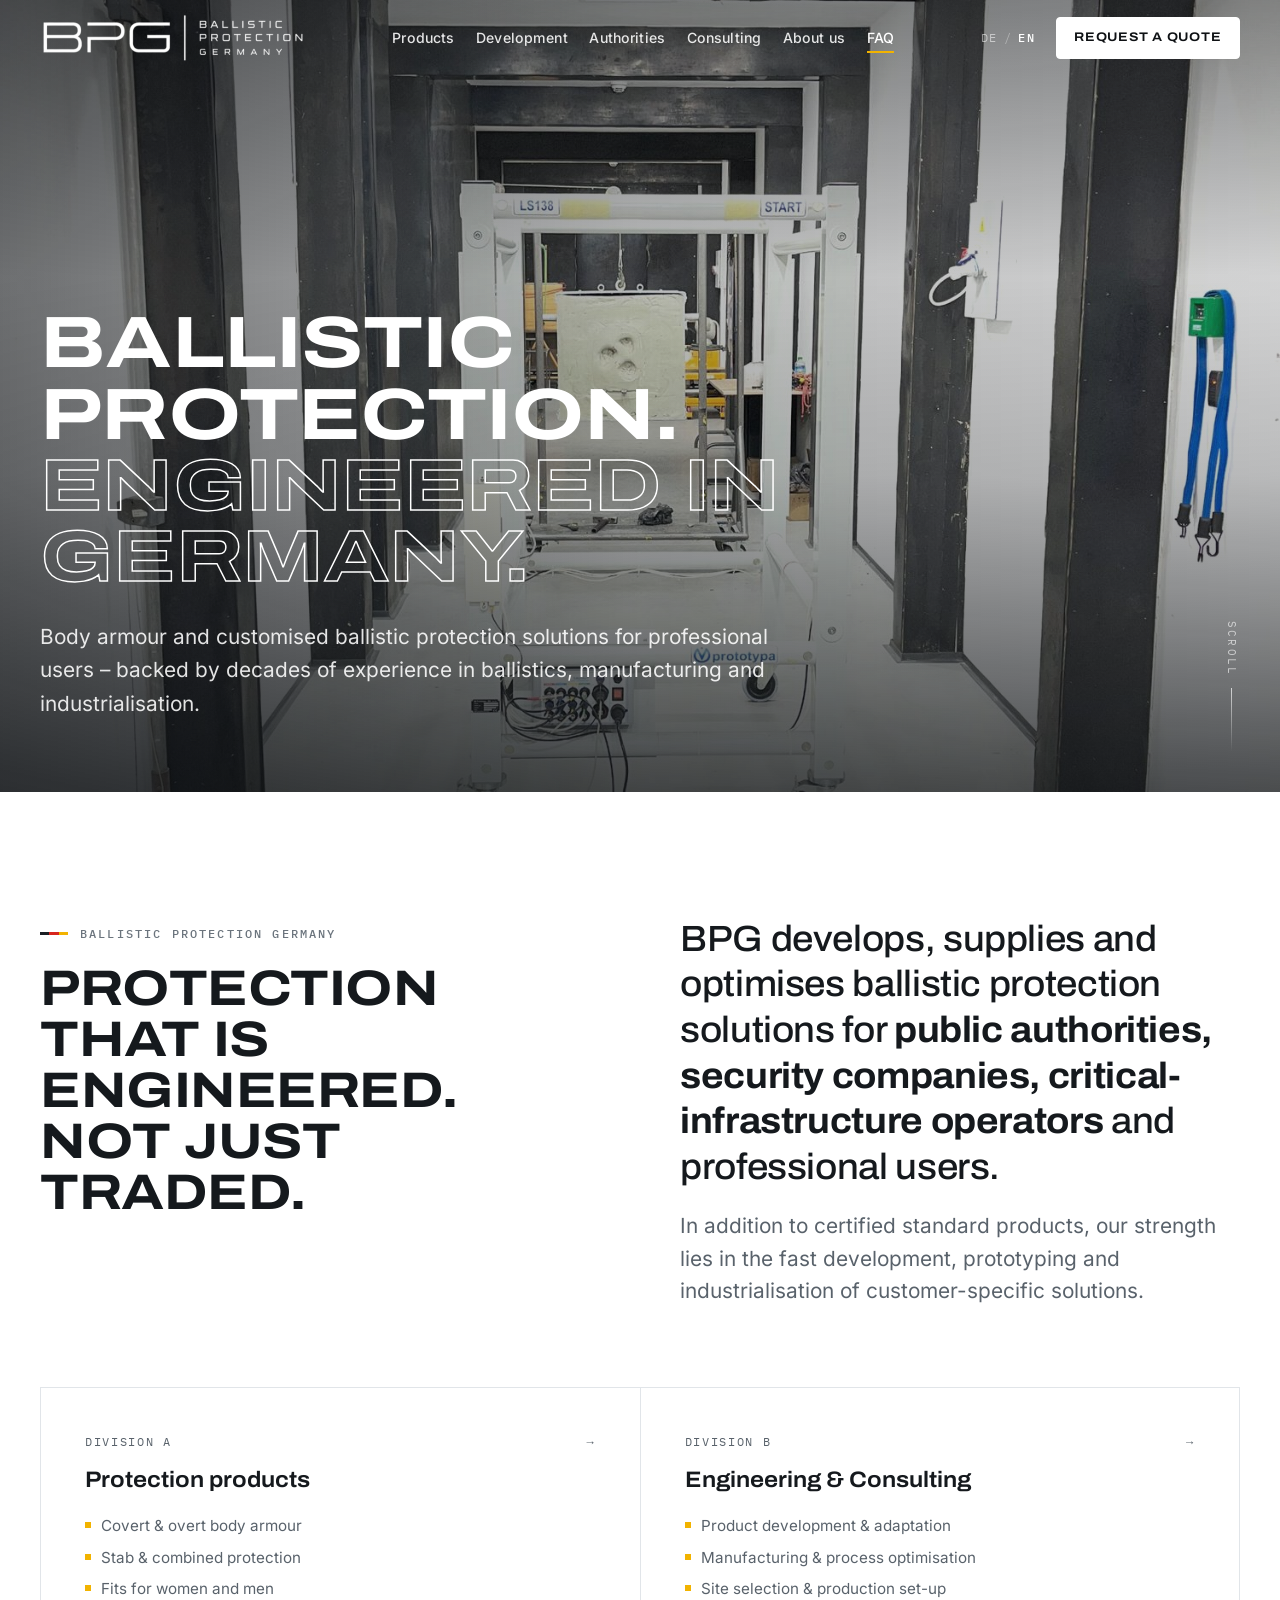
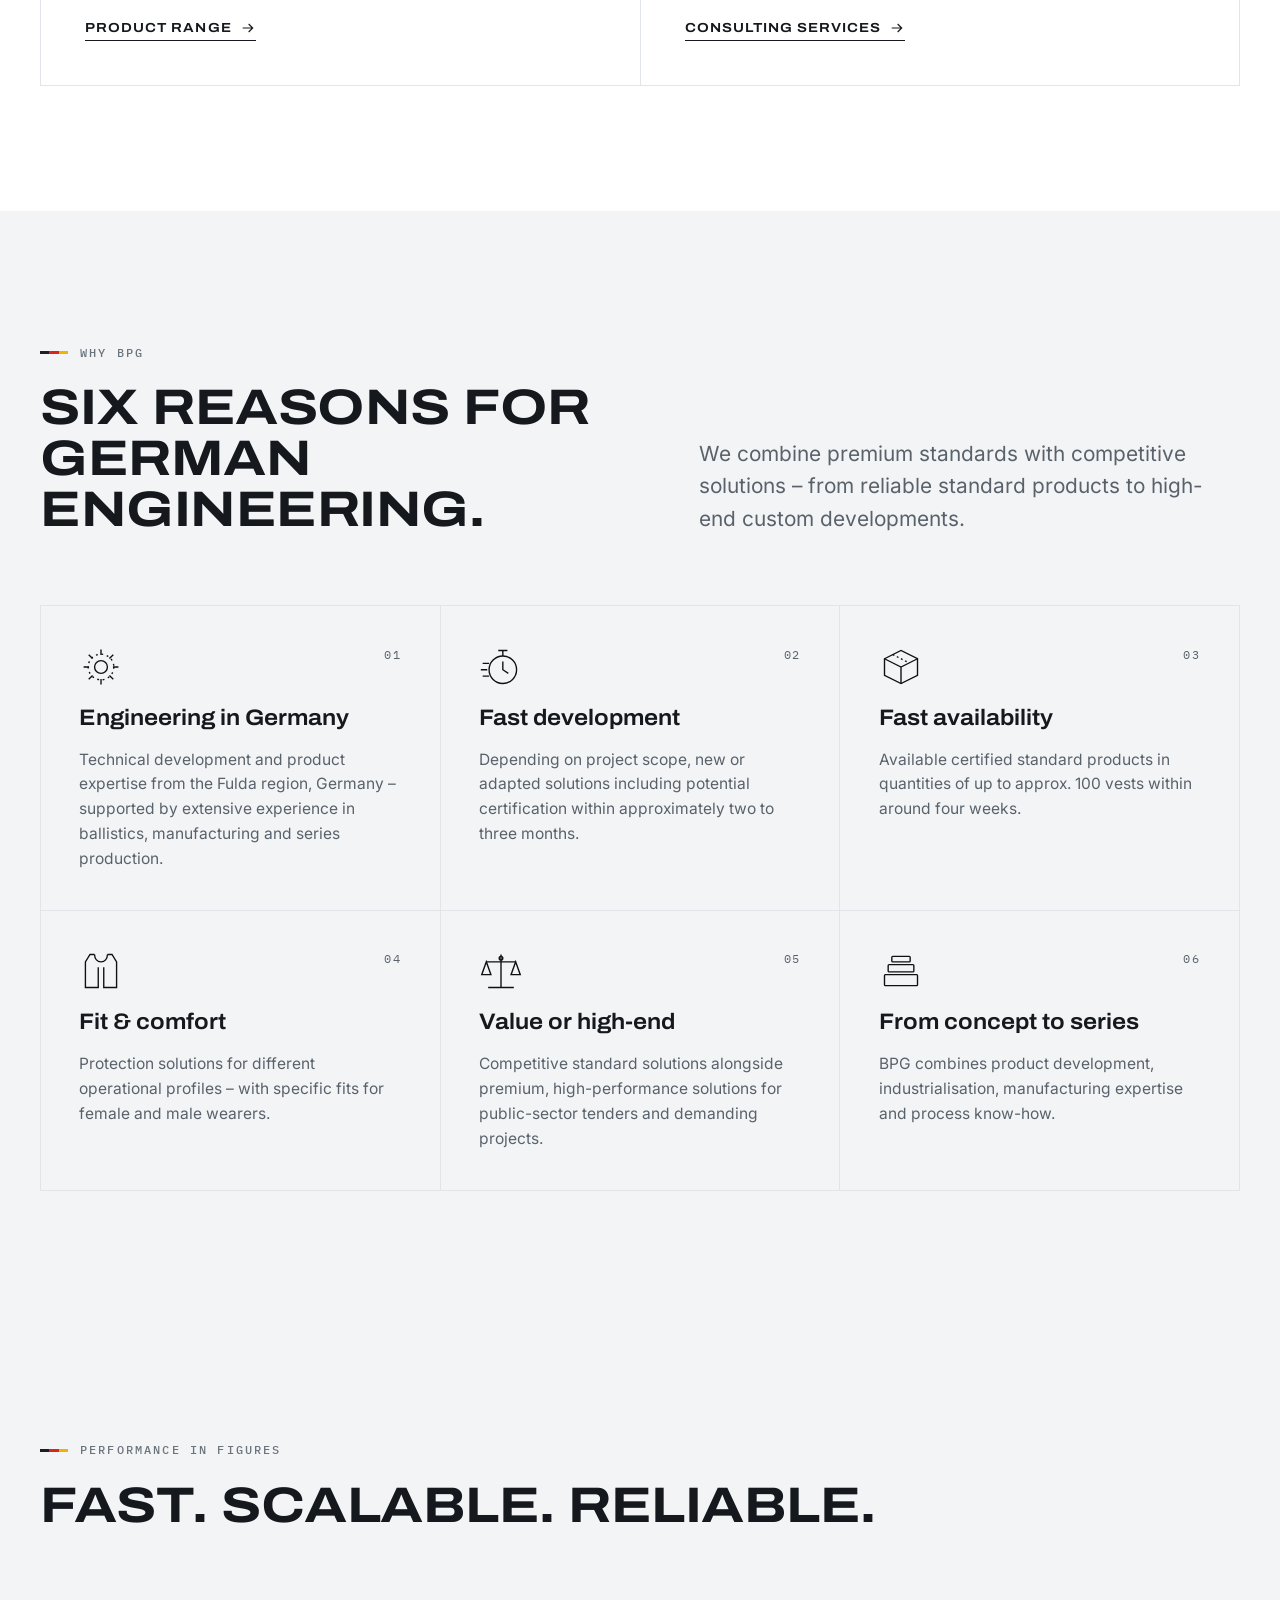
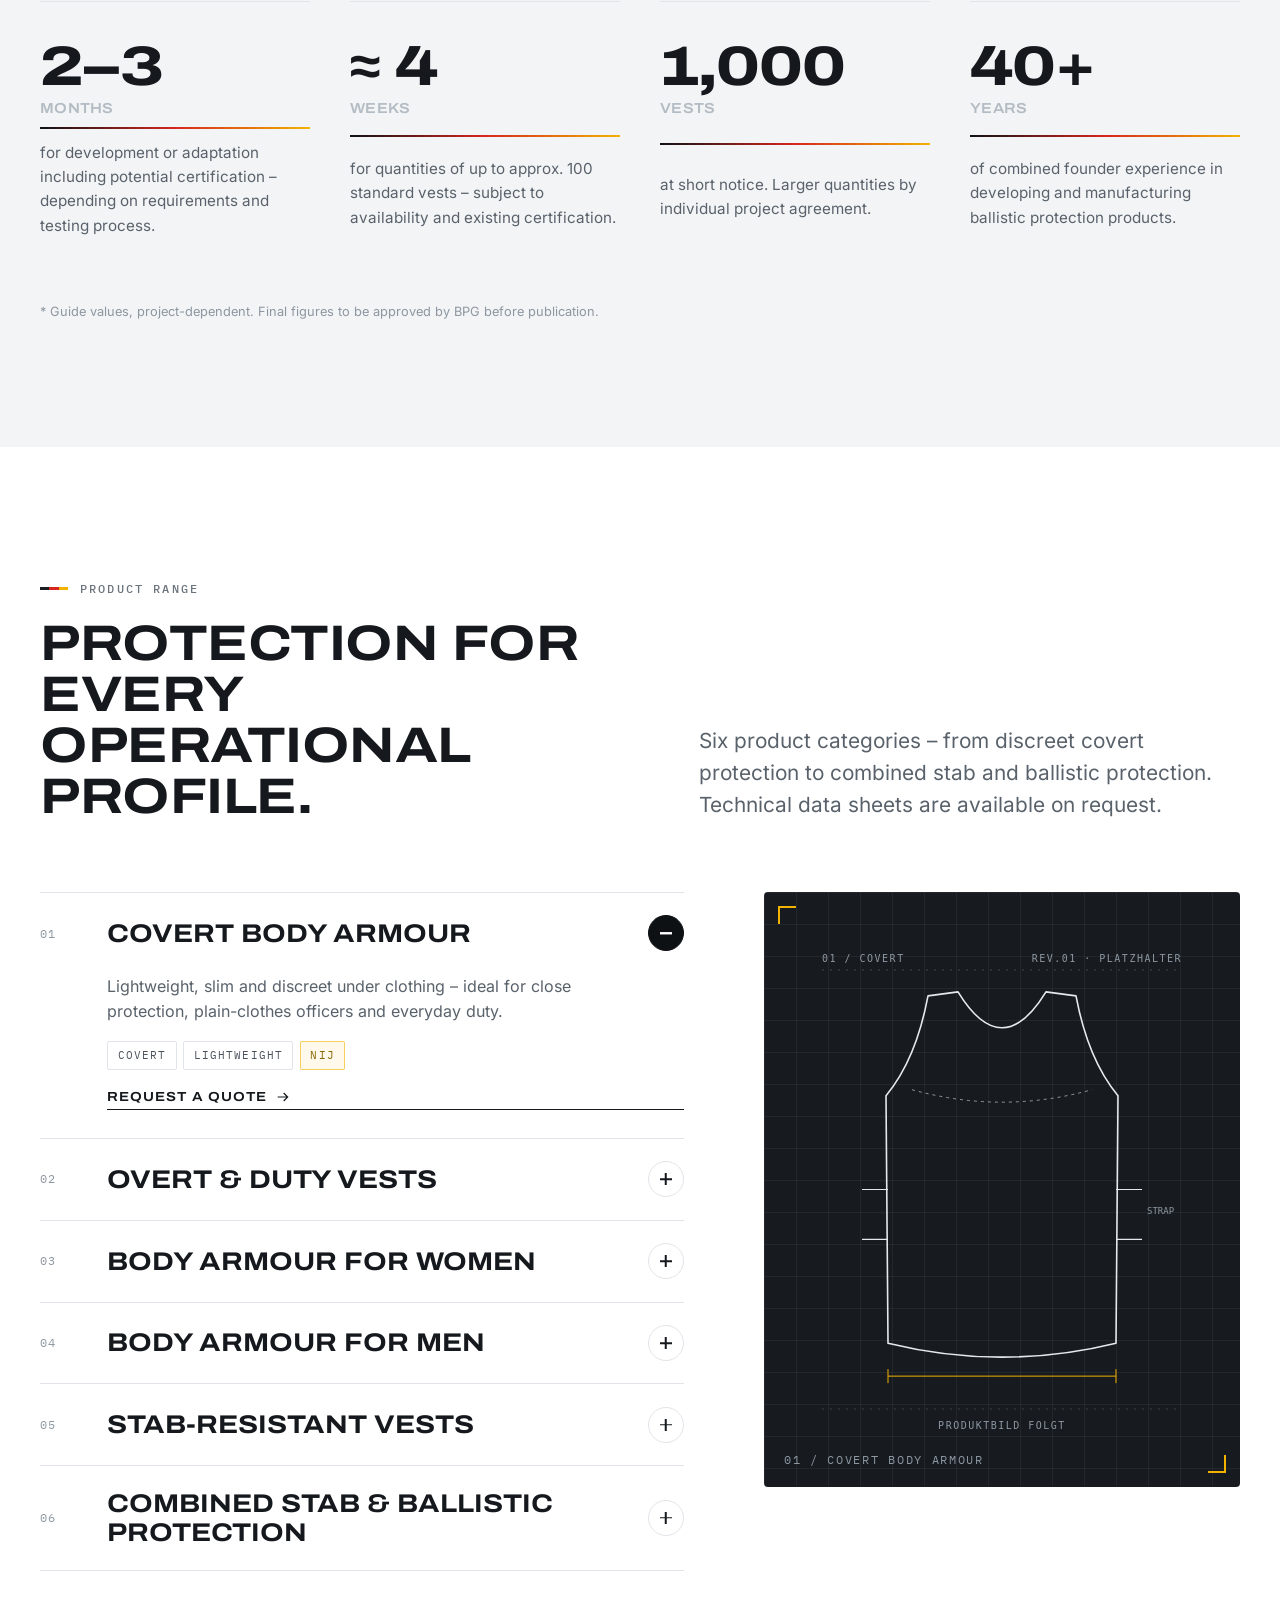
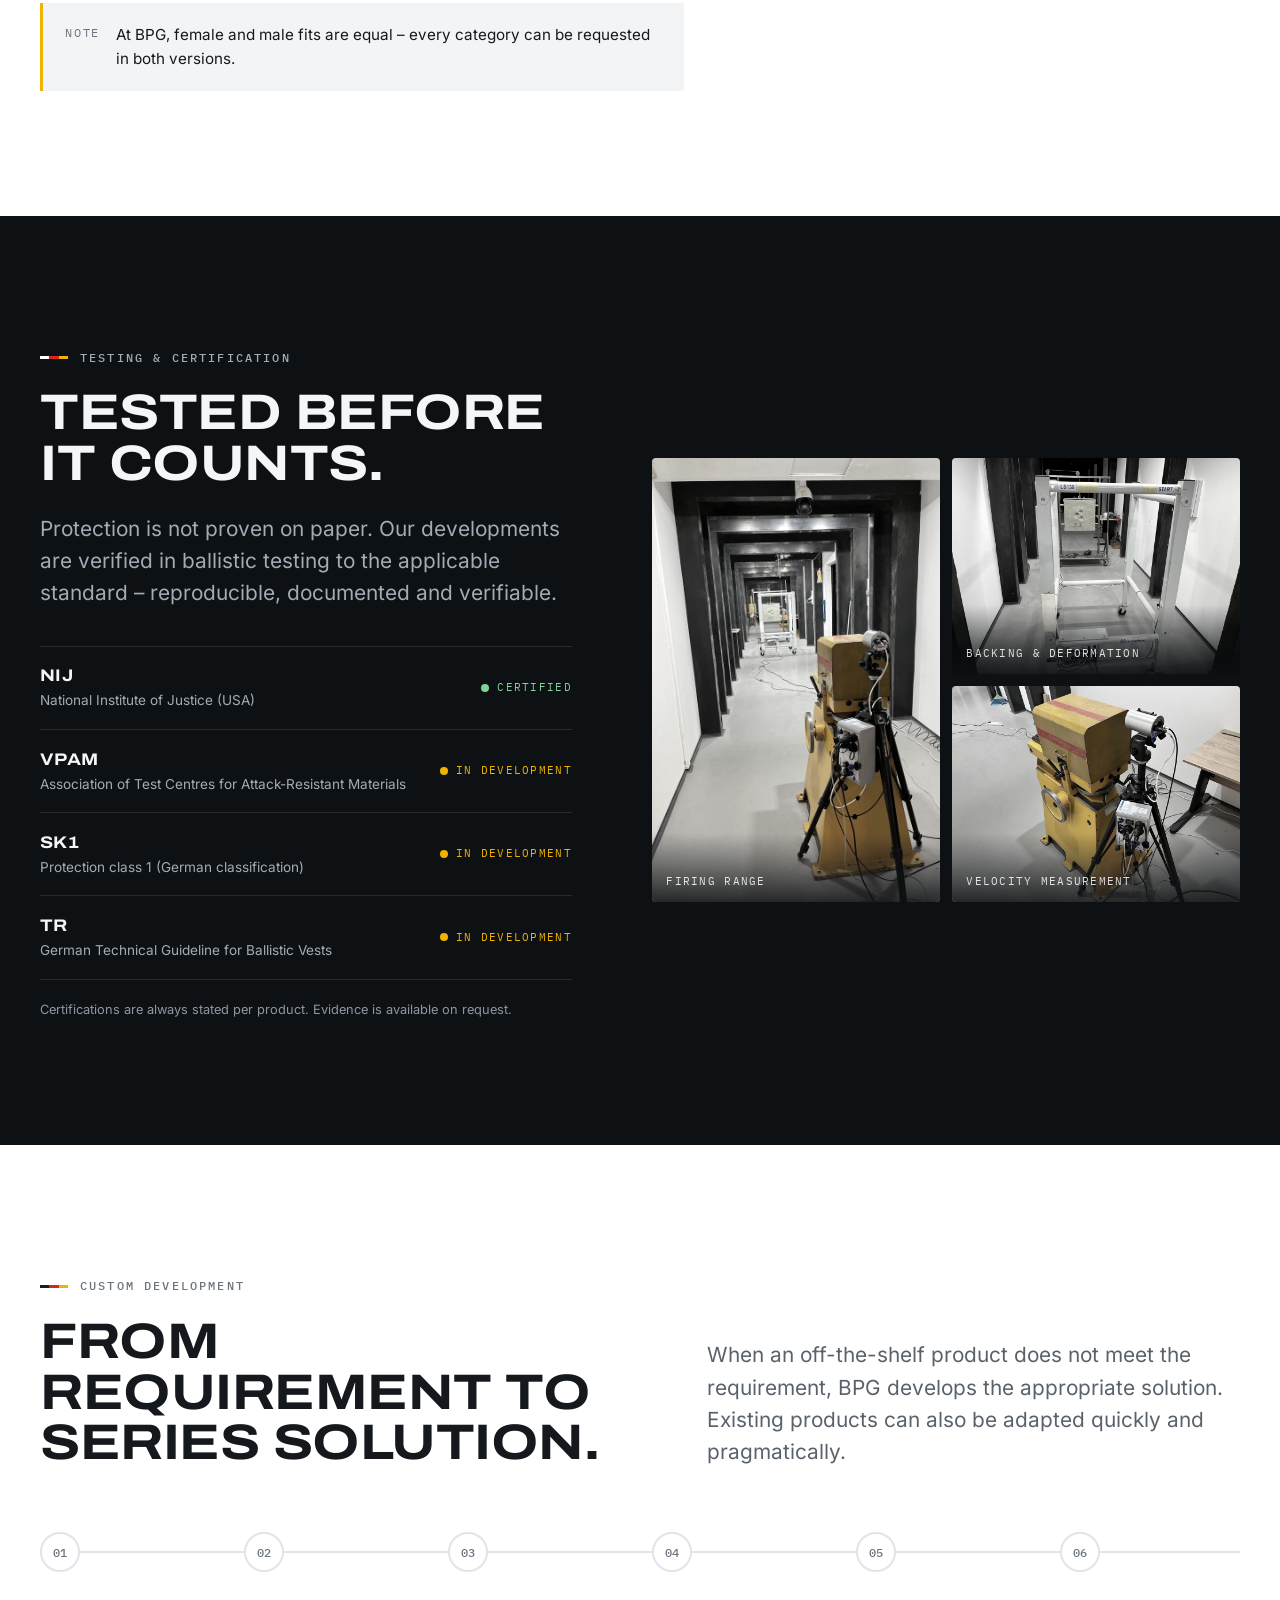
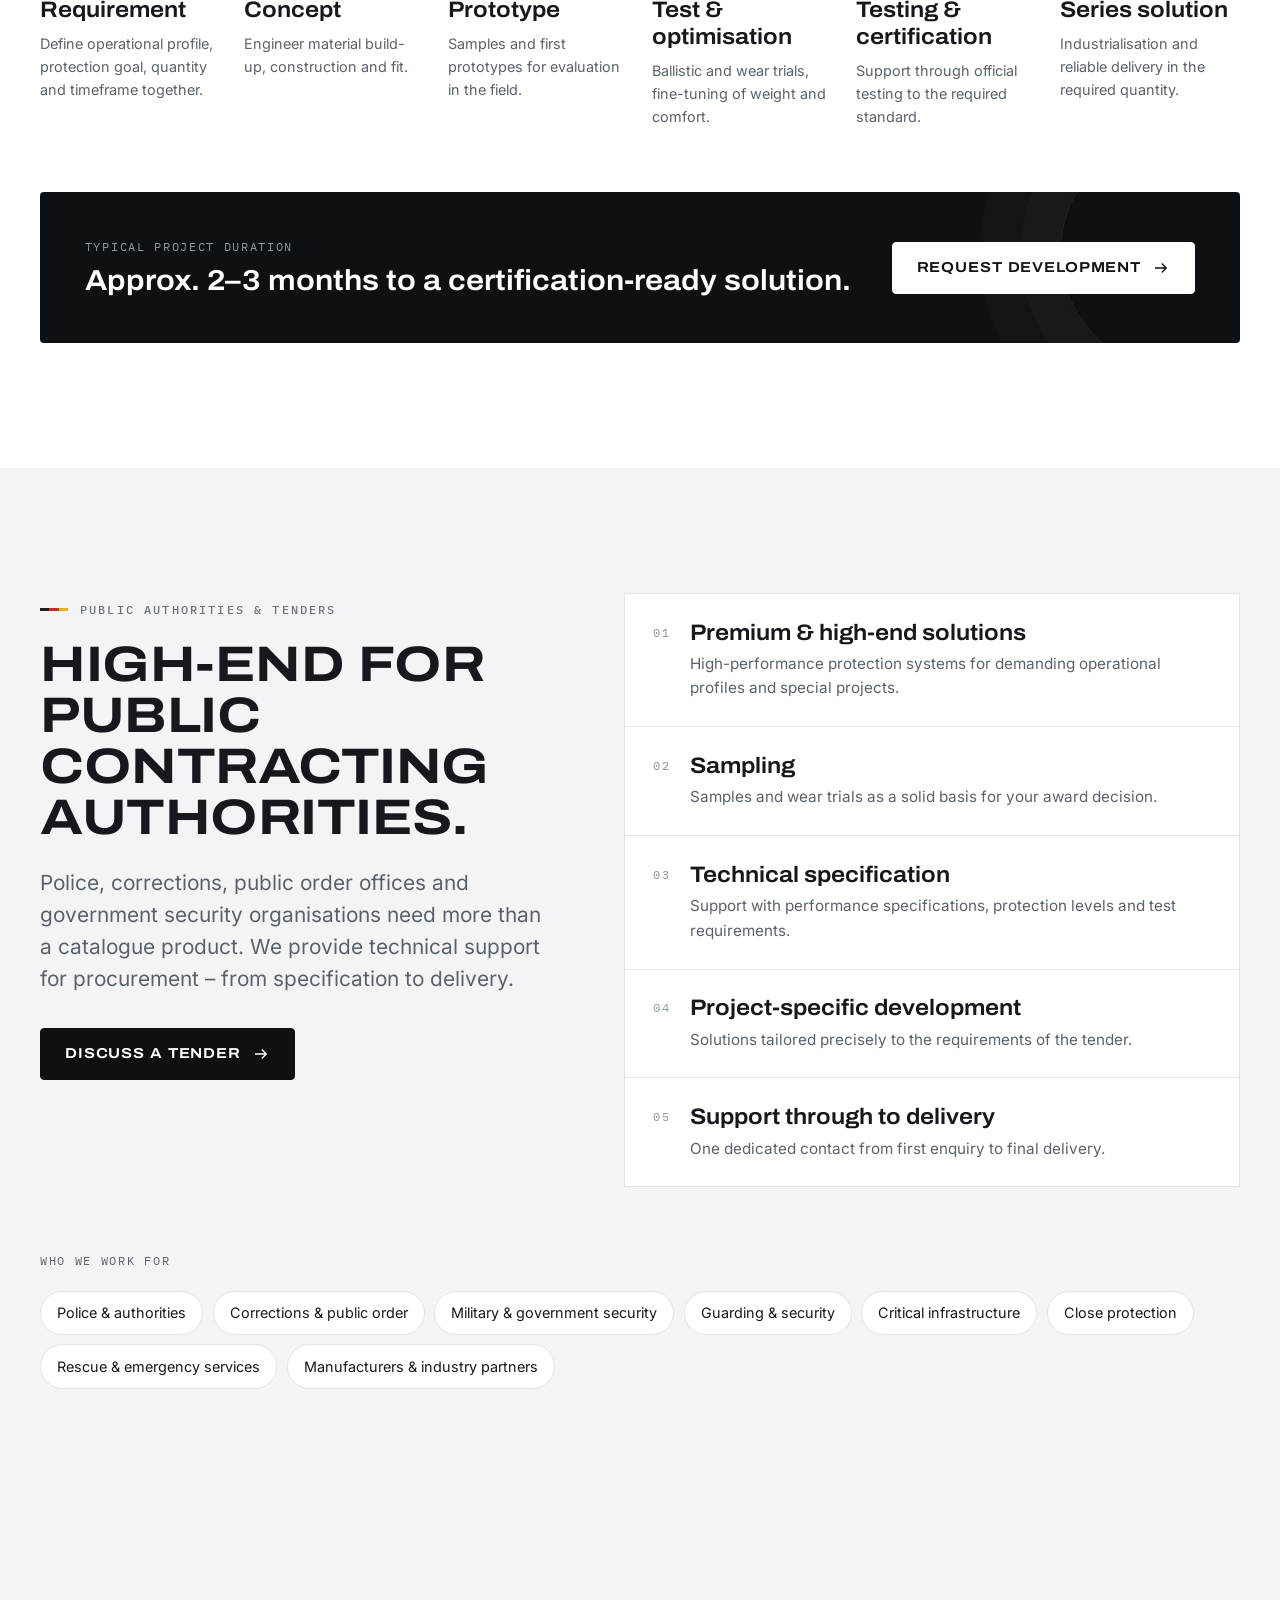
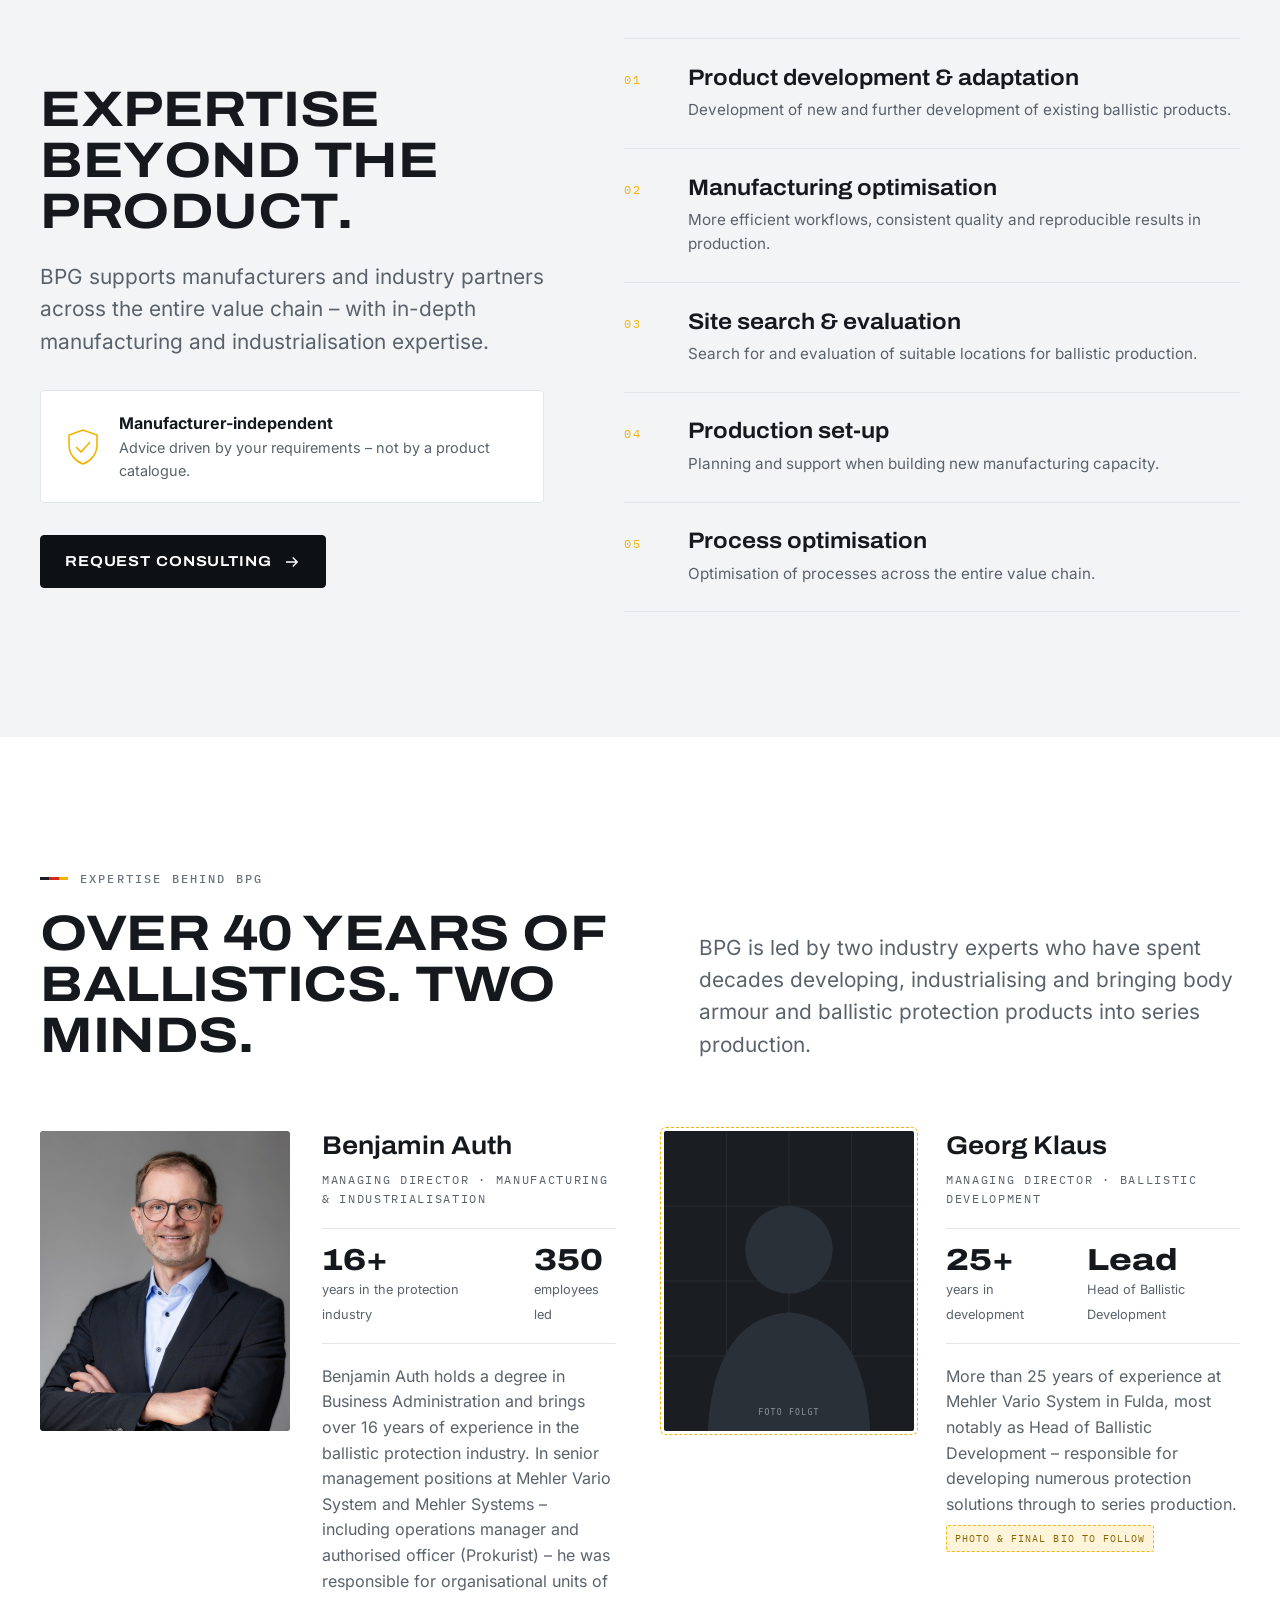
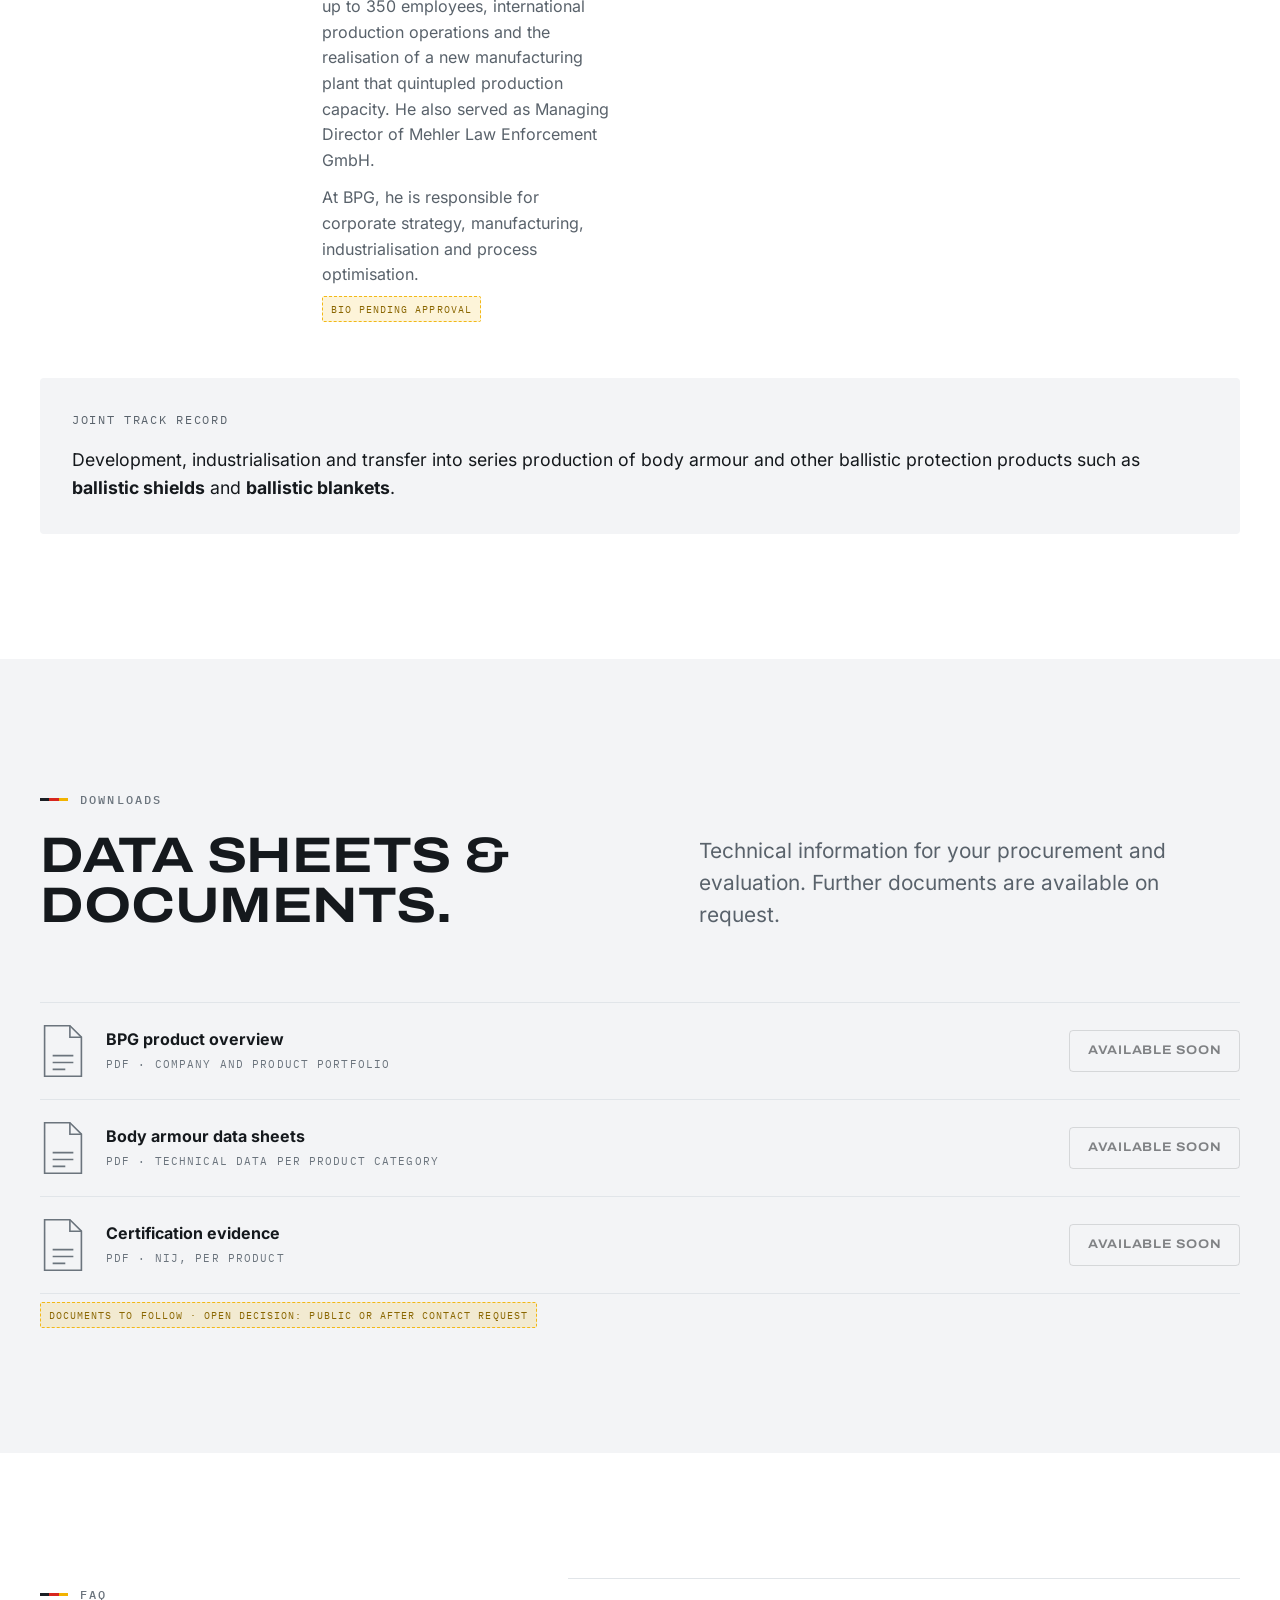
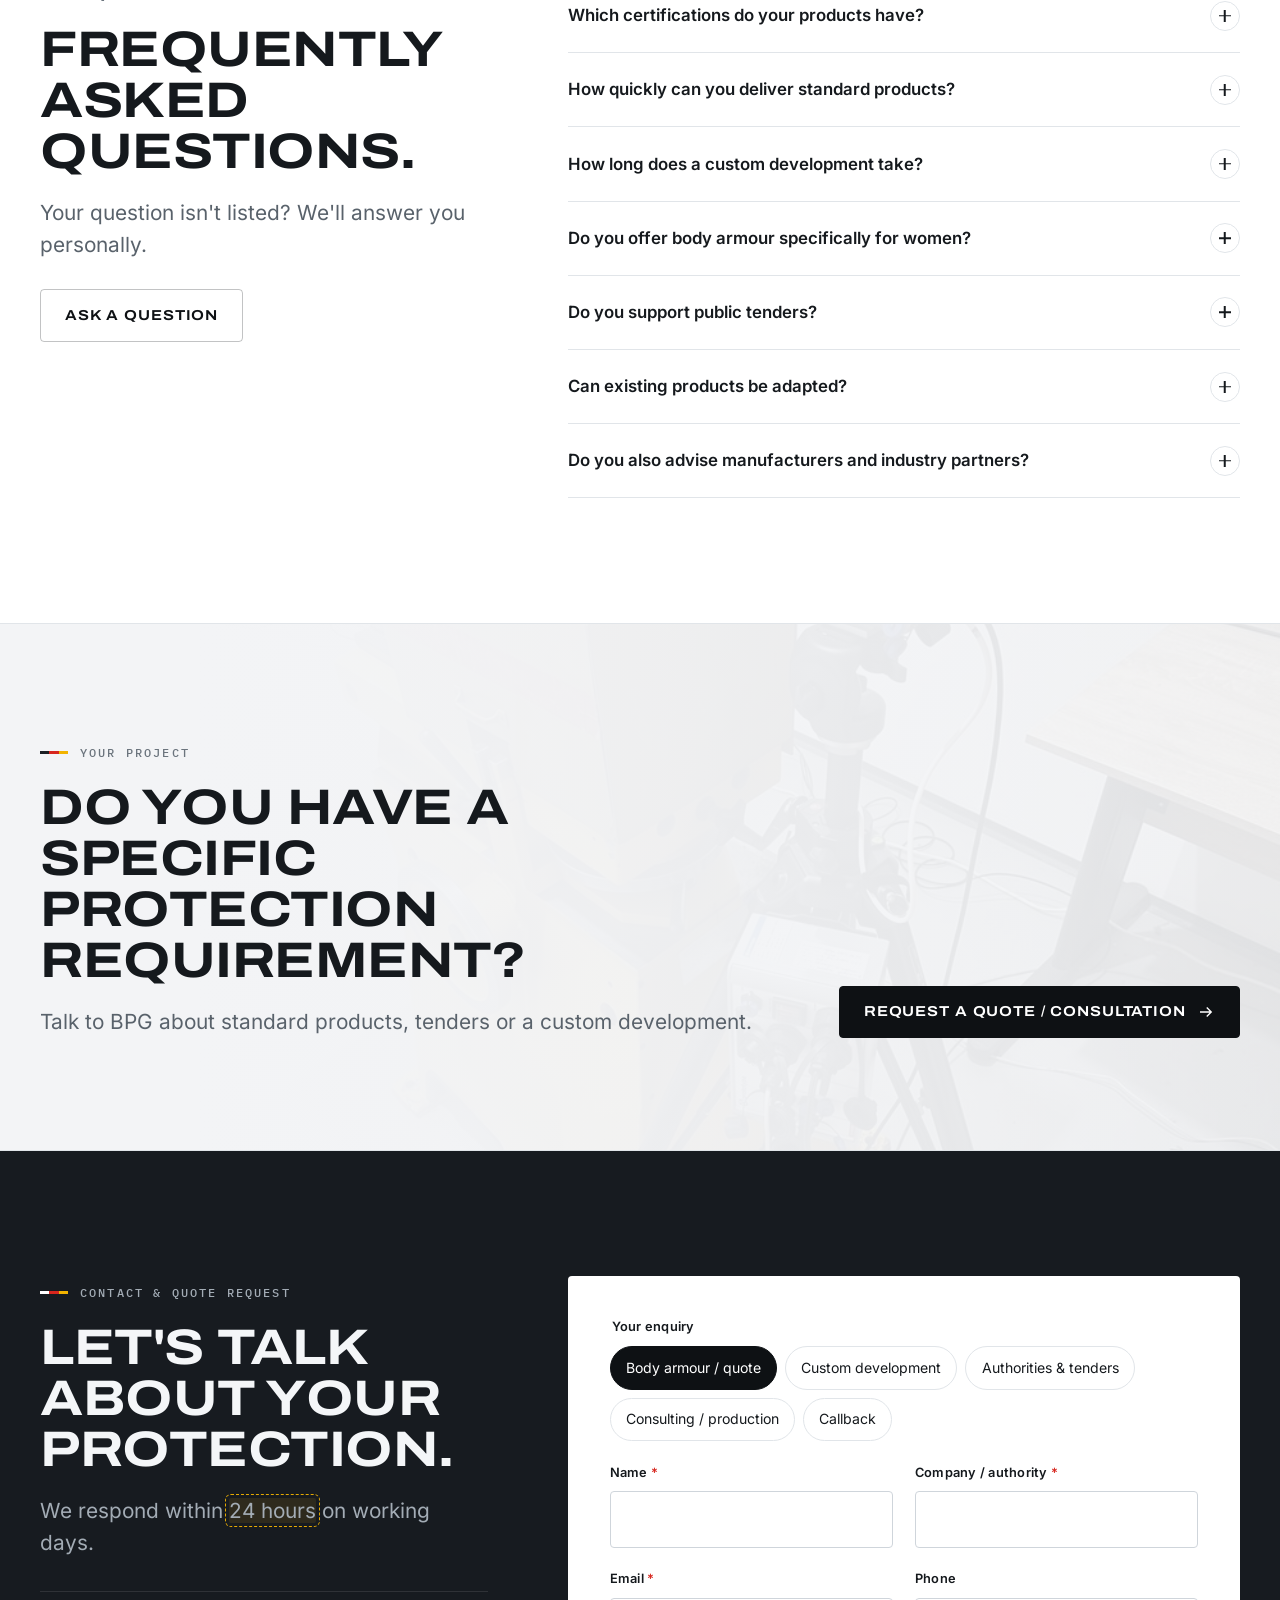
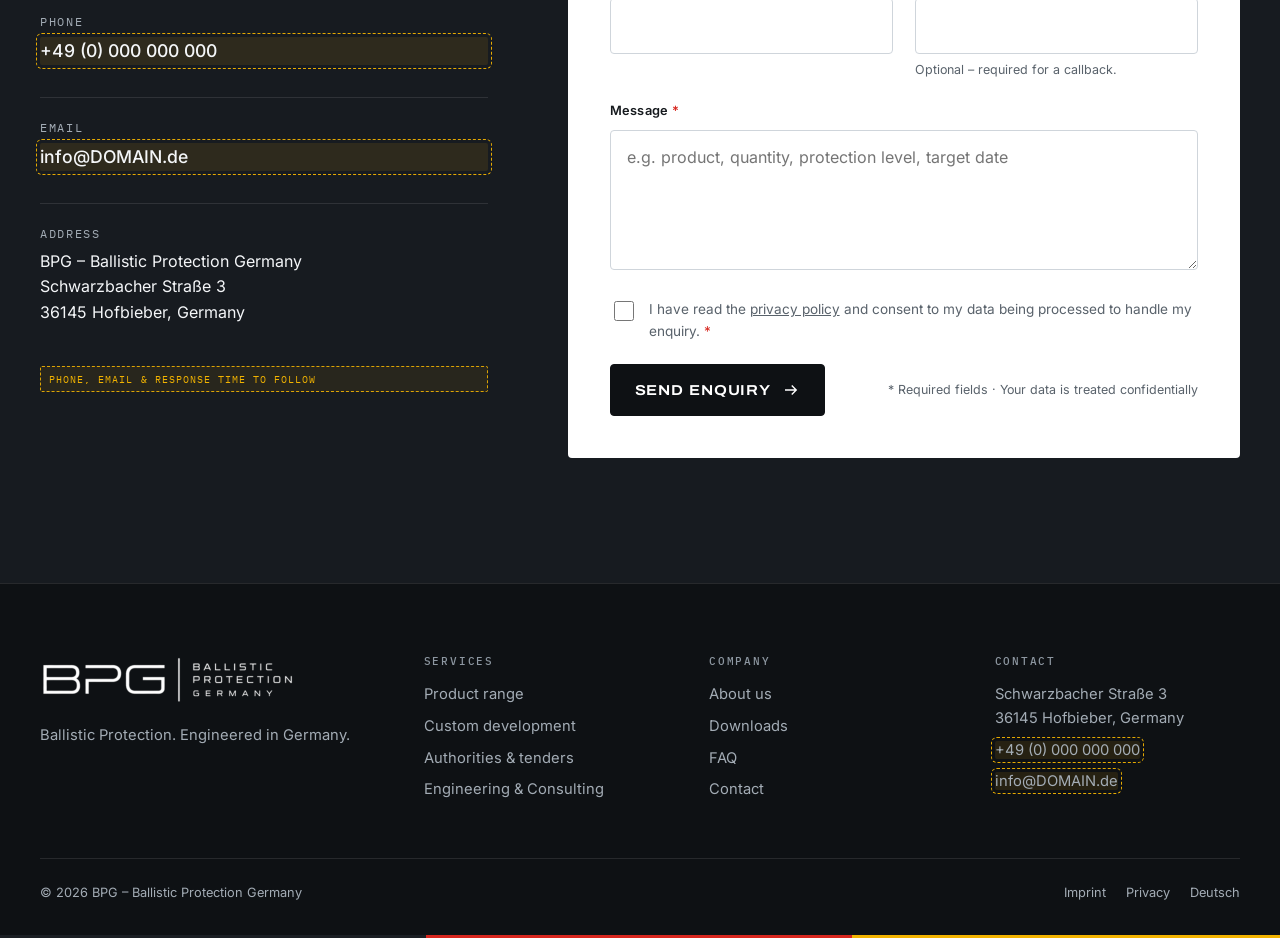
==== commit 5014be6f: "BPG_Logo_sw überall: ein Logo, CSS-Invert auf dunklen Flächen Co-authored-by: Cursor <cursoragent@cu" ====
--- a/en/index.html
+++ b/en/index.html
@@ -32,7 +32,7 @@
     "@type": "Organization",
     "name": "BPG – Ballistic Protection Germany",
     "url": "https://www.DOMAIN.de/en/",
-    "logo": "https://www.DOMAIN.de/assets/img/logo-dark.png",
+    "logo": "https://www.DOMAIN.de/assets/img/BPG_Logo_sw.png",
     "address": {
       "@type": "PostalAddress",
       "streetAddress": "Schwarzbacher Straße 3",
@@ -72,8 +72,7 @@
 <header class="site-header">
   <div class="container">
     <a class="brand" href="#top" aria-label="Ballistic Protection Germany – home">
-      <img class="logo-light" src="../assets/img/logo-light.png" alt="Ballistic Protection Germany" width="1320" height="480">
-      <img class="logo-dark" src="../assets/img/logo-dark.png" alt="" width="1320" height="480">
+      <img class="brand__logo" src="../assets/img/BPG_Logo_sw.png" alt="BPG – Ballistic Protection Germany" width="522" height="96">
     </a>
     <nav class="nav" aria-label="Main navigation">
       <ul>
@@ -624,7 +623,7 @@
   <div class="container">
     <div class="footer-grid">
       <div class="footer-brand">
-        <img src="../assets/img/logo-light.png" alt="Ballistic Protection Germany" width="1320" height="480" loading="lazy">
+        <img src="../assets/img/BPG_Logo_sw.png" alt="BPG – Ballistic Protection Germany" width="522" height="96" loading="lazy">
         <p>Ballistic Protection. Engineered in Germany.</p>
       </div>
       <div>
--- a/assets/css/style.css
+++ b/assets/css/style.css
@@ -199,16 +199,16 @@
 }
 .site-header .container { height: 100%; display: flex; align-items: center; justify-content: space-between; gap: 1.5rem; }
 .brand { display: flex; align-items: center; flex: none; }
-.brand img { height: 52px; width: auto; }
-@media (min-width: 1100px) { .brand img { height: 60px; } }
-.brand .logo-dark { display: none; }
+.brand__logo { display: block; height: 44px; width: auto; }
+@media (min-width: 1100px) { .brand__logo { height: 50px; } }
+/* Logo-Datei ist dunkel – auf hellem Header/Seiten ungefiltert, auf dunklem Hintergrund invertiert */
+.site-header:not(.is-solid) .brand__logo,
+.menu-open .site-header .brand__logo { filter: brightness(0) invert(1); }
 .site-header.is-solid {
   background: rgba(255,255,255,.94); color: var(--ink);
   -webkit-backdrop-filter: saturate(1.4) blur(14px); backdrop-filter: saturate(1.4) blur(14px);
   box-shadow: 0 1px 0 var(--line);
 }
-.site-header.is-solid .logo-light { display: none; }
-.site-header.is-solid .logo-dark { display: block; }
 
 .nav { display: none; }
 .nav ul { display: flex; gap: clamp(1rem, .4rem + 1.2vw, 2rem); }
@@ -259,8 +259,6 @@
 }
 .menu-open .mobile-menu { opacity: 1; visibility: visible; transform: none; }
 .menu-open .site-header { background: var(--ink); color: #fff; box-shadow: none; }
-.menu-open .site-header .logo-light { display: block; }
-.menu-open .site-header .logo-dark { display: none; }
 .mobile-menu ul { display: grid; gap: .25rem; }
 .mobile-menu a.mm-link {
   display: flex; justify-content: space-between; align-items: baseline;
@@ -605,7 +603,7 @@
 .footer-grid h4 { font-family: var(--font-mono); font-size: .7rem; font-weight: 500; letter-spacing: .16em; text-transform: uppercase; color: var(--steel-400); margin-bottom: 1rem; }
 .footer-grid ul { display: grid; gap: .5rem; }
 .footer-grid a:hover { color: #fff; }
-.footer-brand img { height: 72px; width: auto; margin-bottom: 1.25rem; }
+.footer-brand img { height: 48px; width: auto; margin-bottom: 1.25rem; filter: brightness(0) invert(1); }
 .footer-bottom { margin-top: 3.5rem; padding-top: 1.5rem; border-top: 1px solid var(--line-dark); display: flex; flex-wrap: wrap; gap: 1rem; justify-content: space-between; font-size: .8rem; }
 .footer-bottom nav { display: flex; gap: 1.25rem; flex-wrap: wrap; }
 .tricolor { height: 3px; background: linear-gradient(90deg, var(--brand-black) 0 33.3%, var(--brand-red) 33.3% 66.6%, var(--brand-gold) 66.6%); }
@@ -653,8 +651,6 @@
 .legal ul { list-style: disc; padding-left: 1.25rem; }
 .legal .notice { padding: 1rem 1.25rem; border: 1px dashed var(--brand-gold); background: rgba(242,179,0,.08); border-radius: var(--radius); font-size: .9rem; }
 .page-legal .site-header { background: rgba(255,255,255,.94); color: var(--ink); box-shadow: 0 1px 0 var(--line); }
-.page-legal .site-header .logo-light { display: none; }
-.page-legal .site-header .logo-dark { display: block; }
 
 /* ---------- Reduced Motion ---------- */
 @media (prefers-reduced-motion: reduce) {
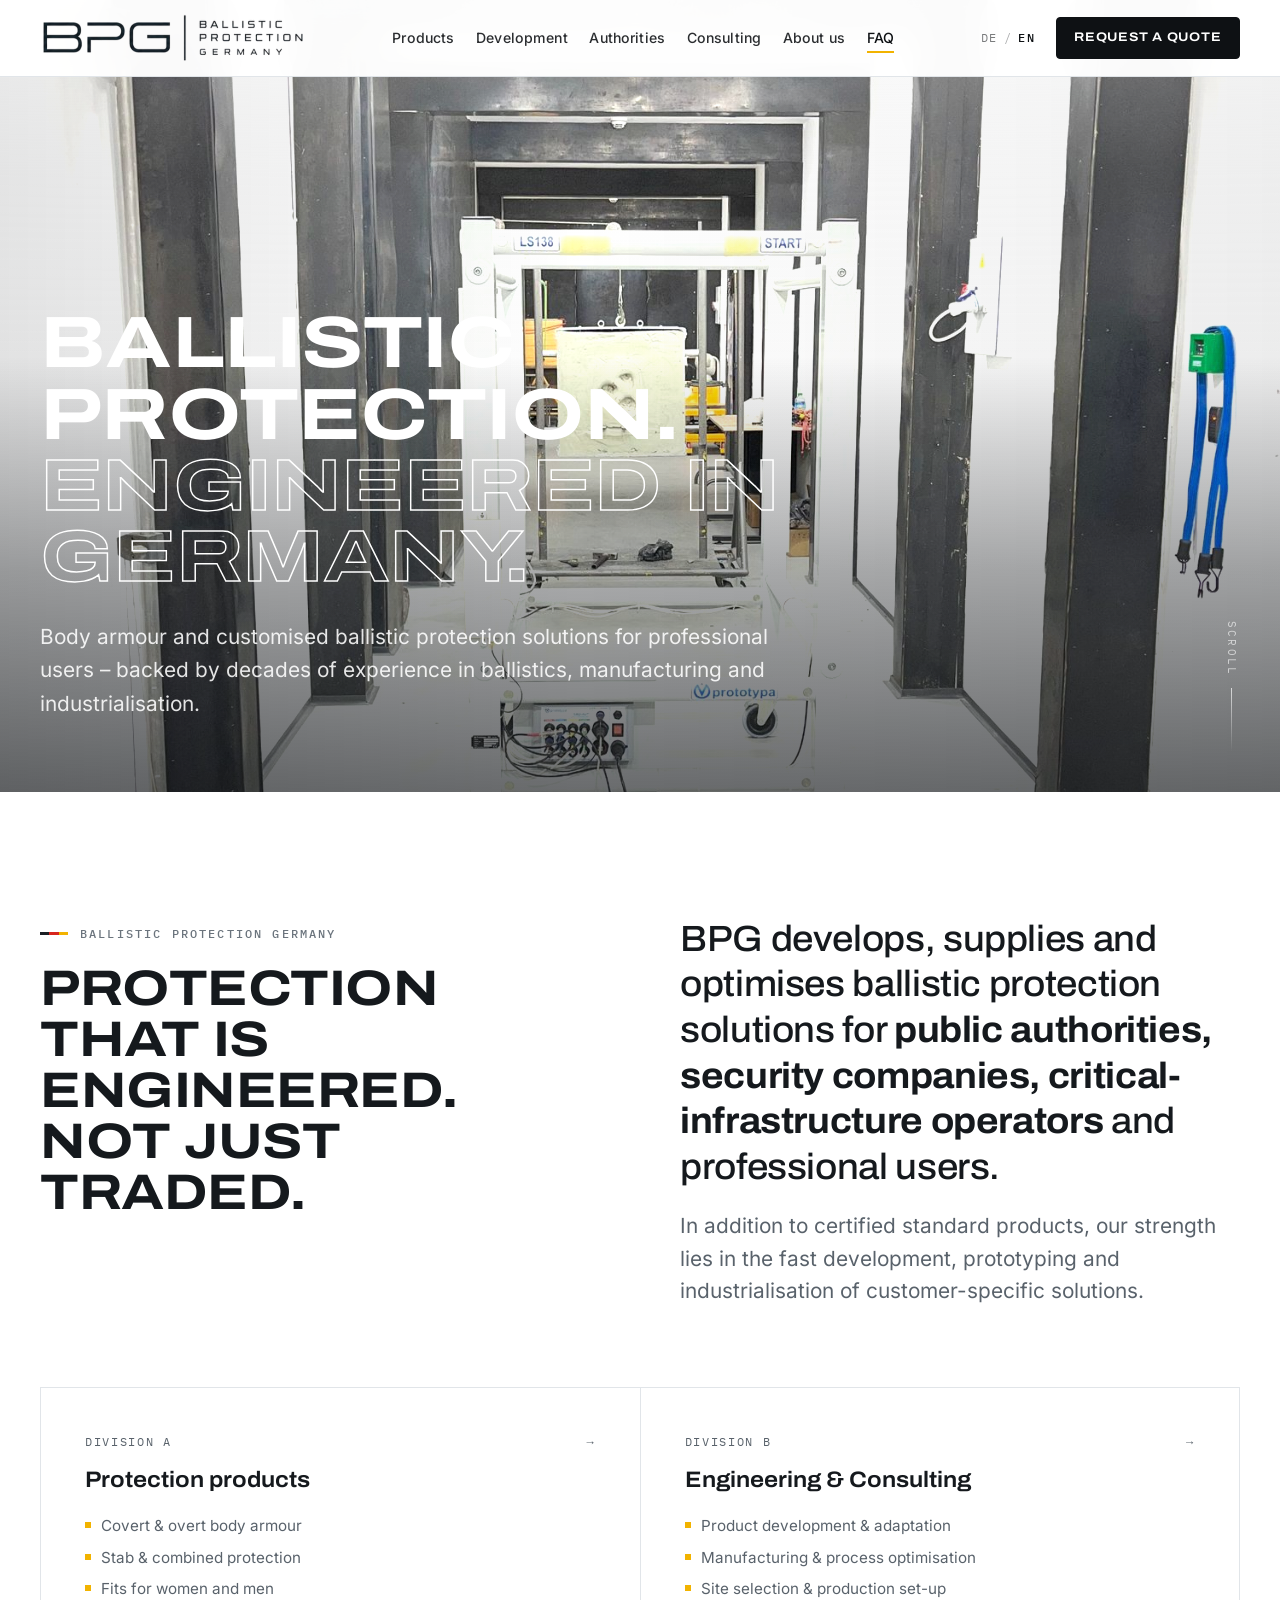
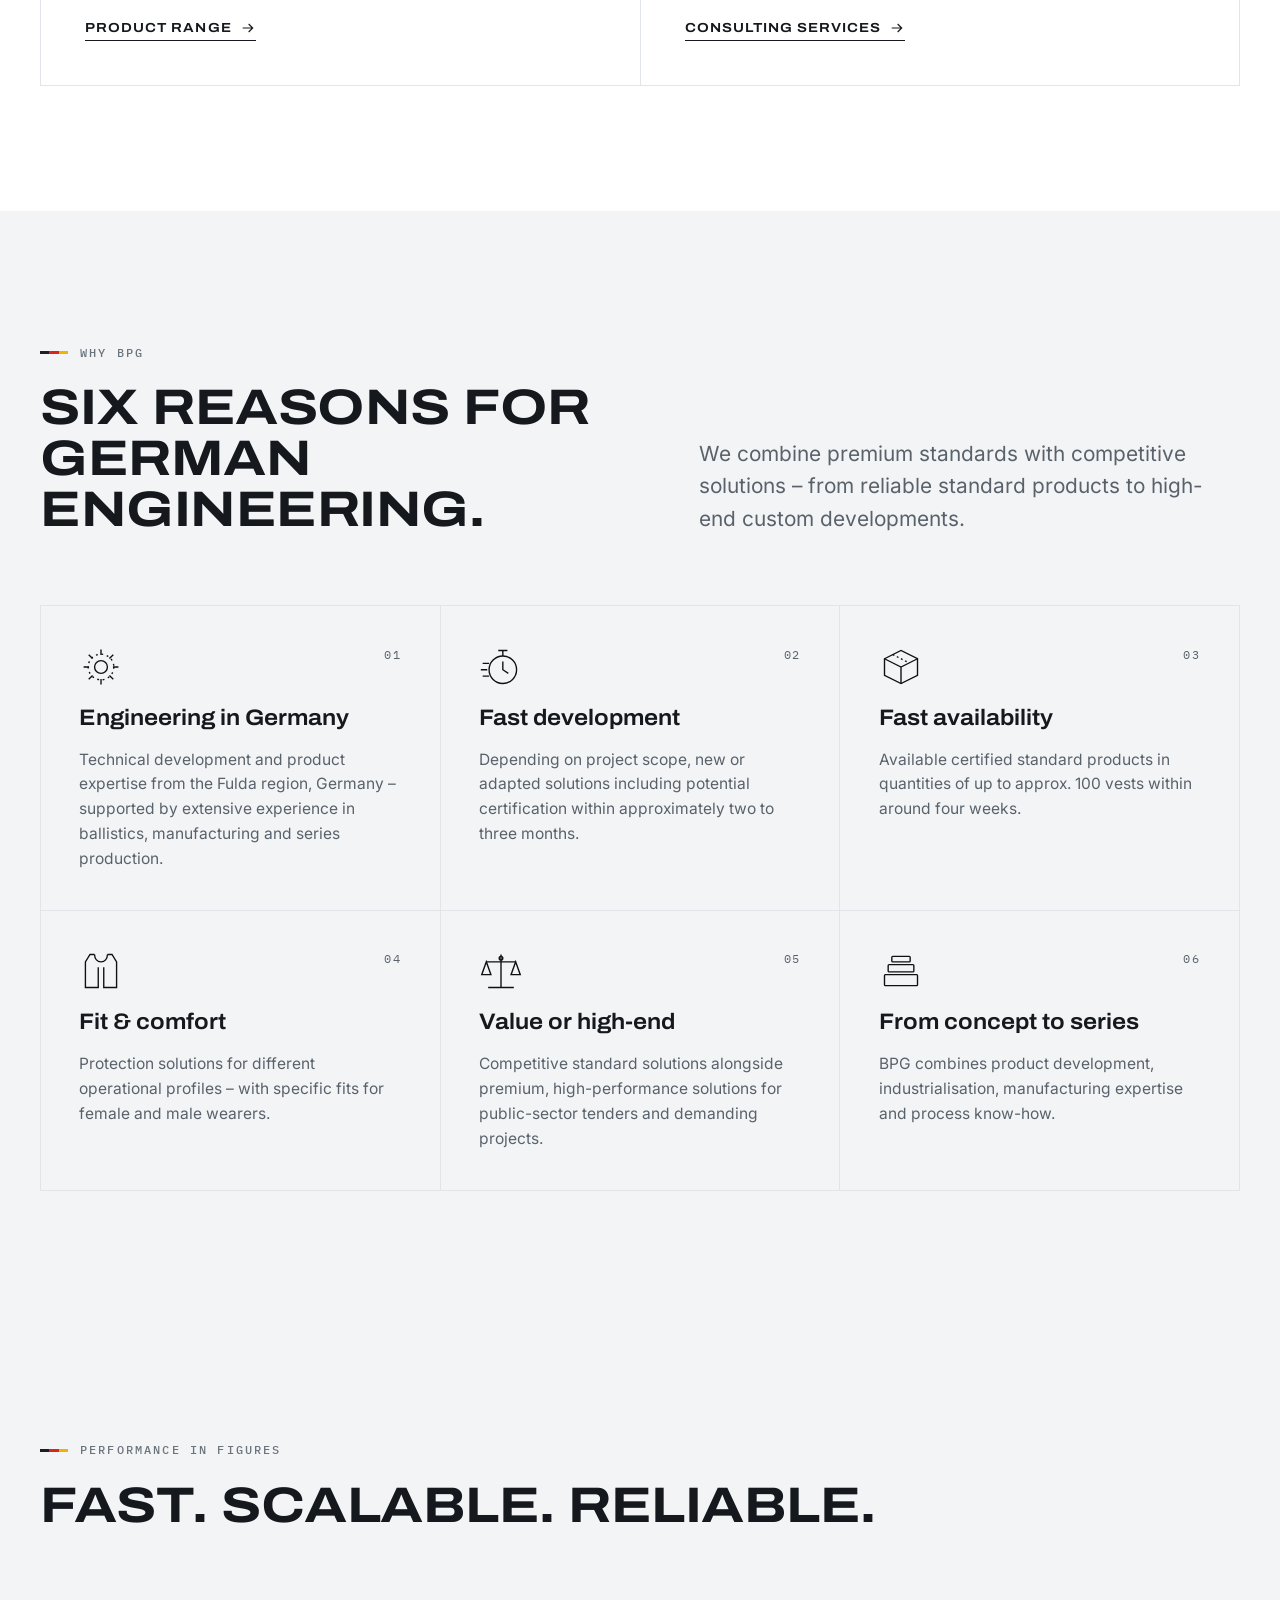
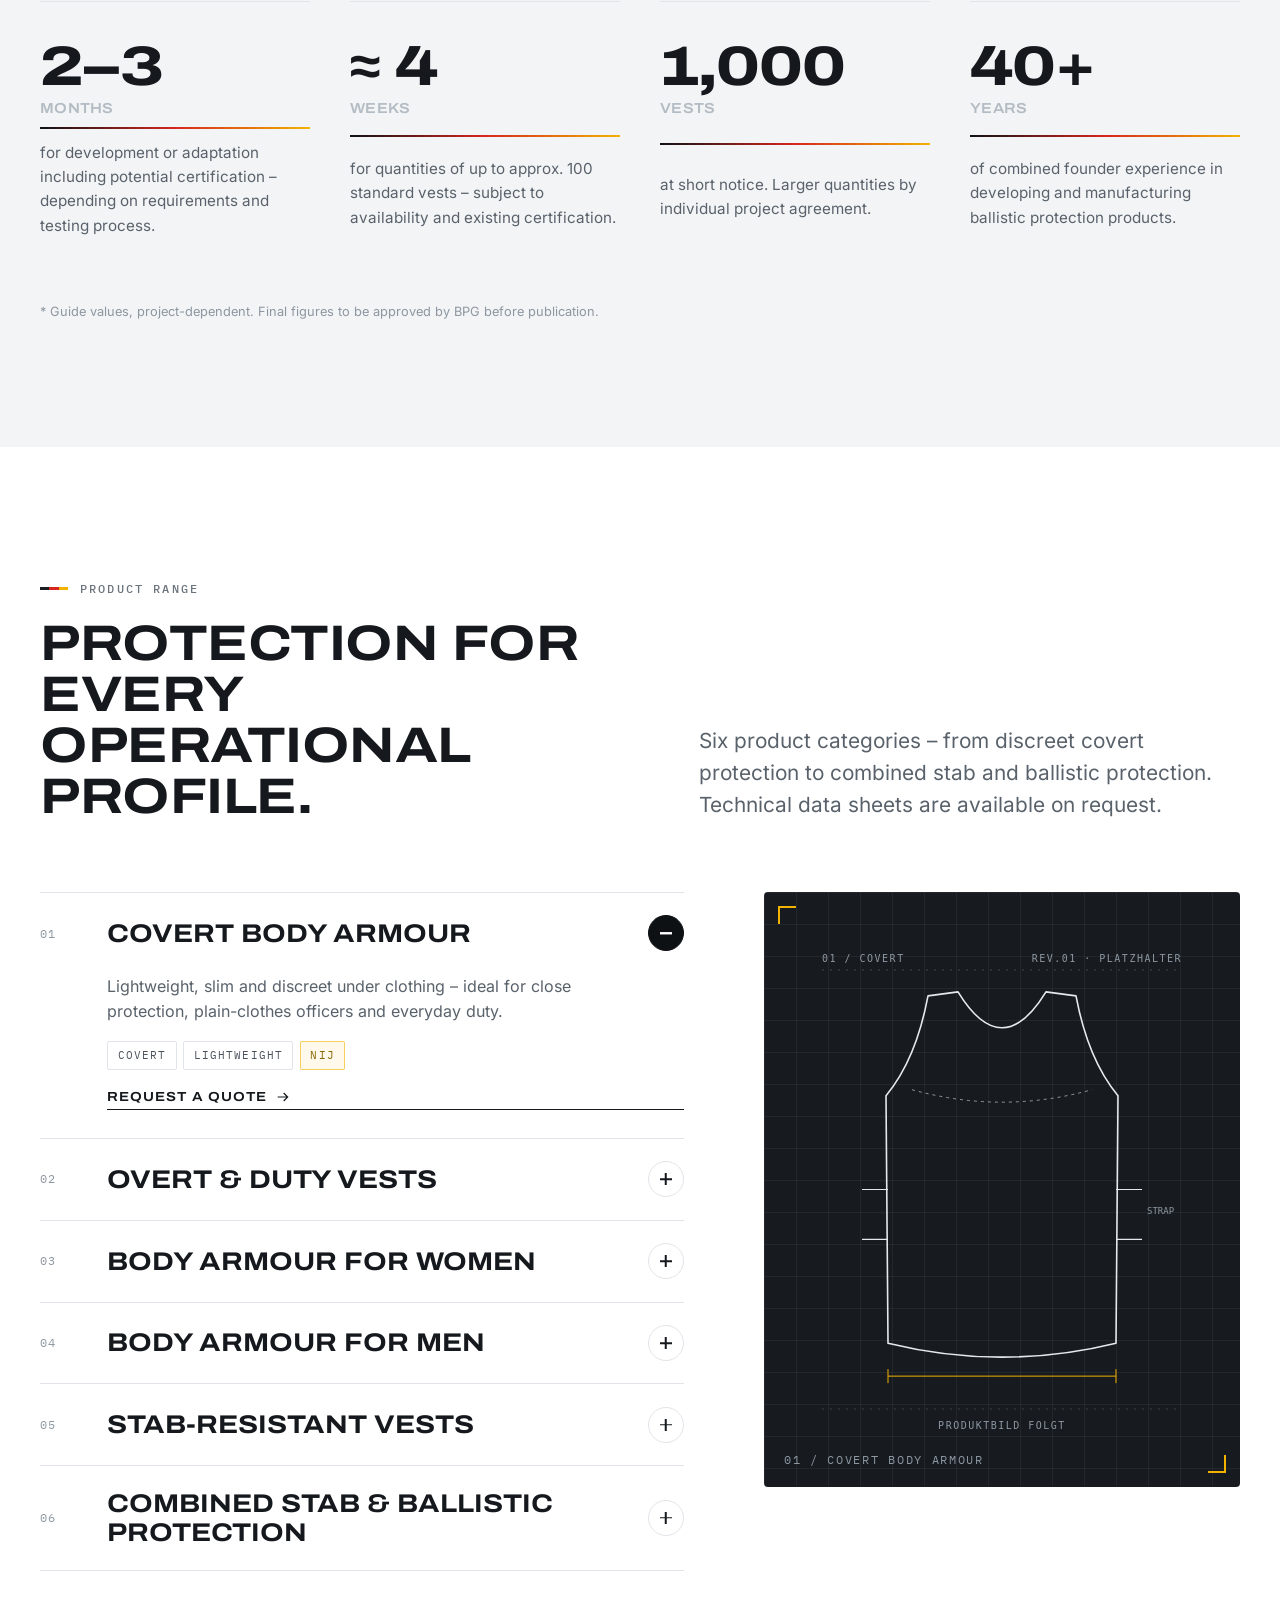
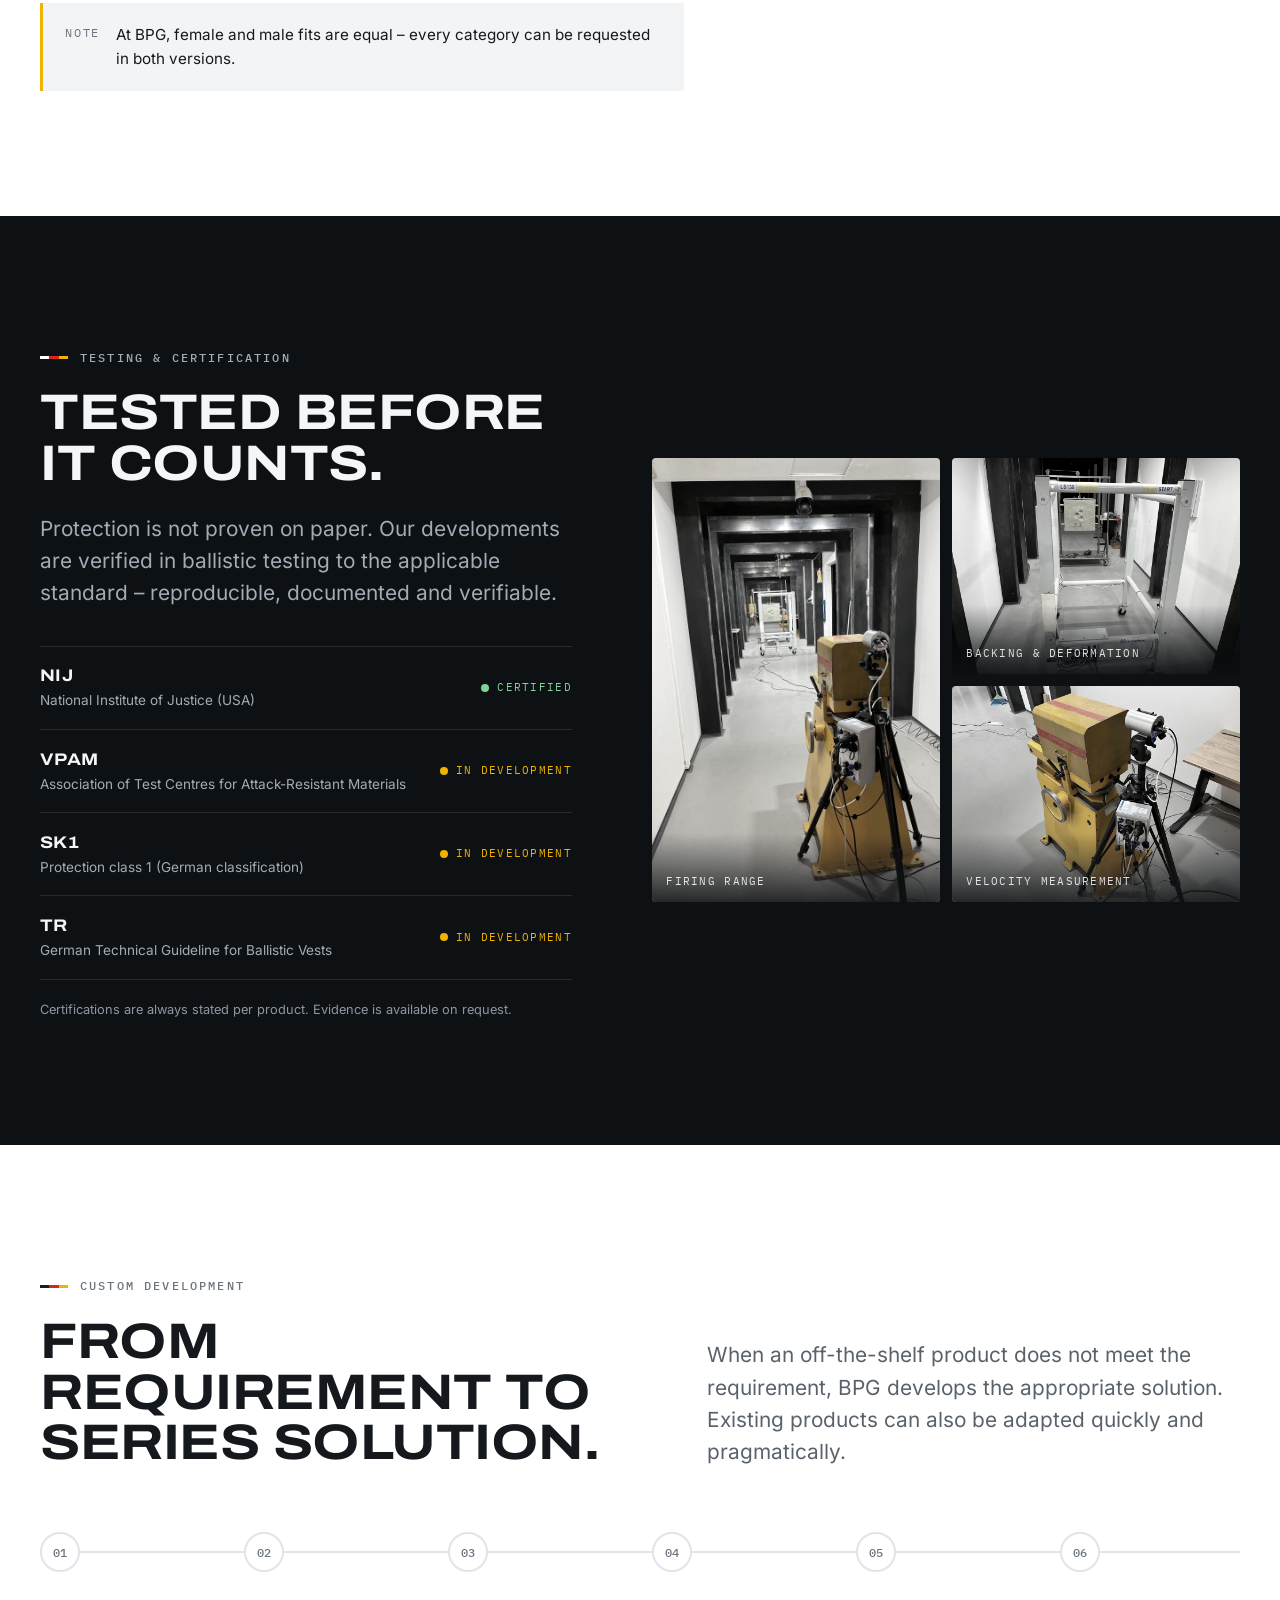
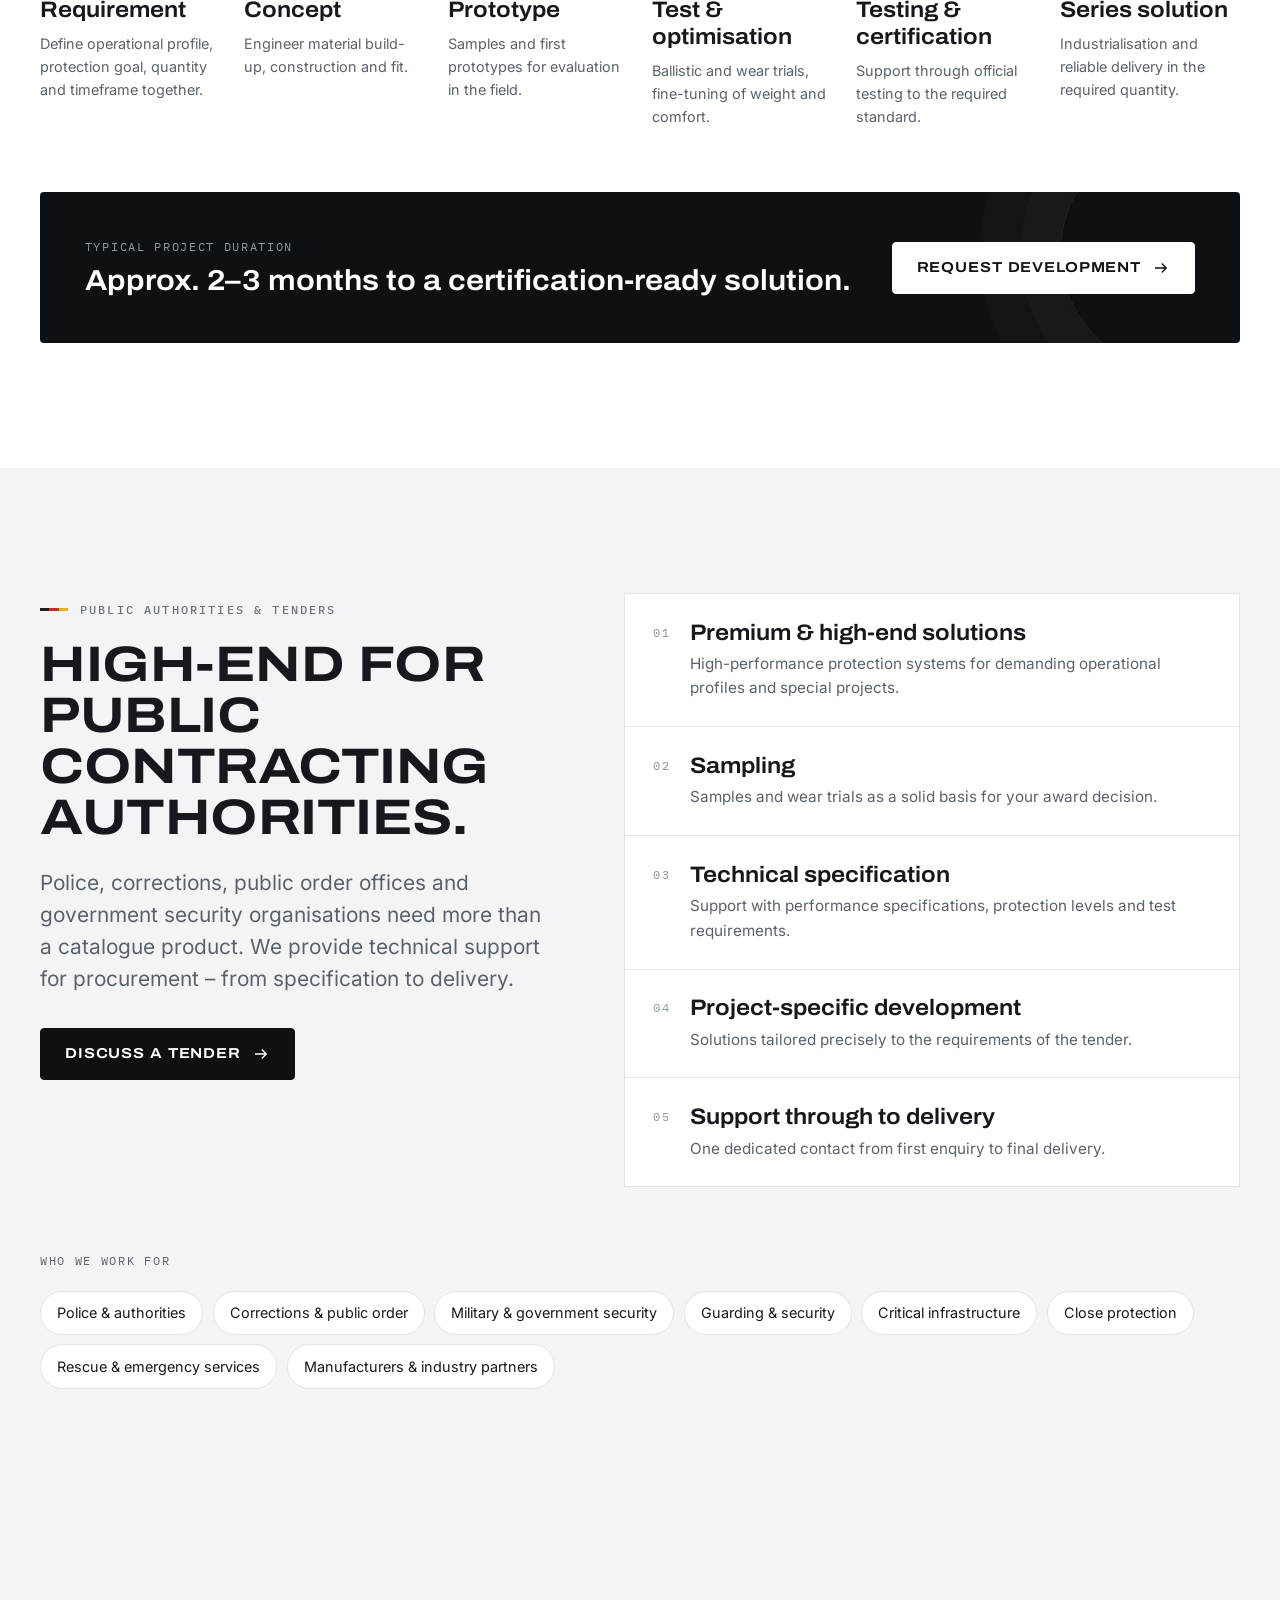
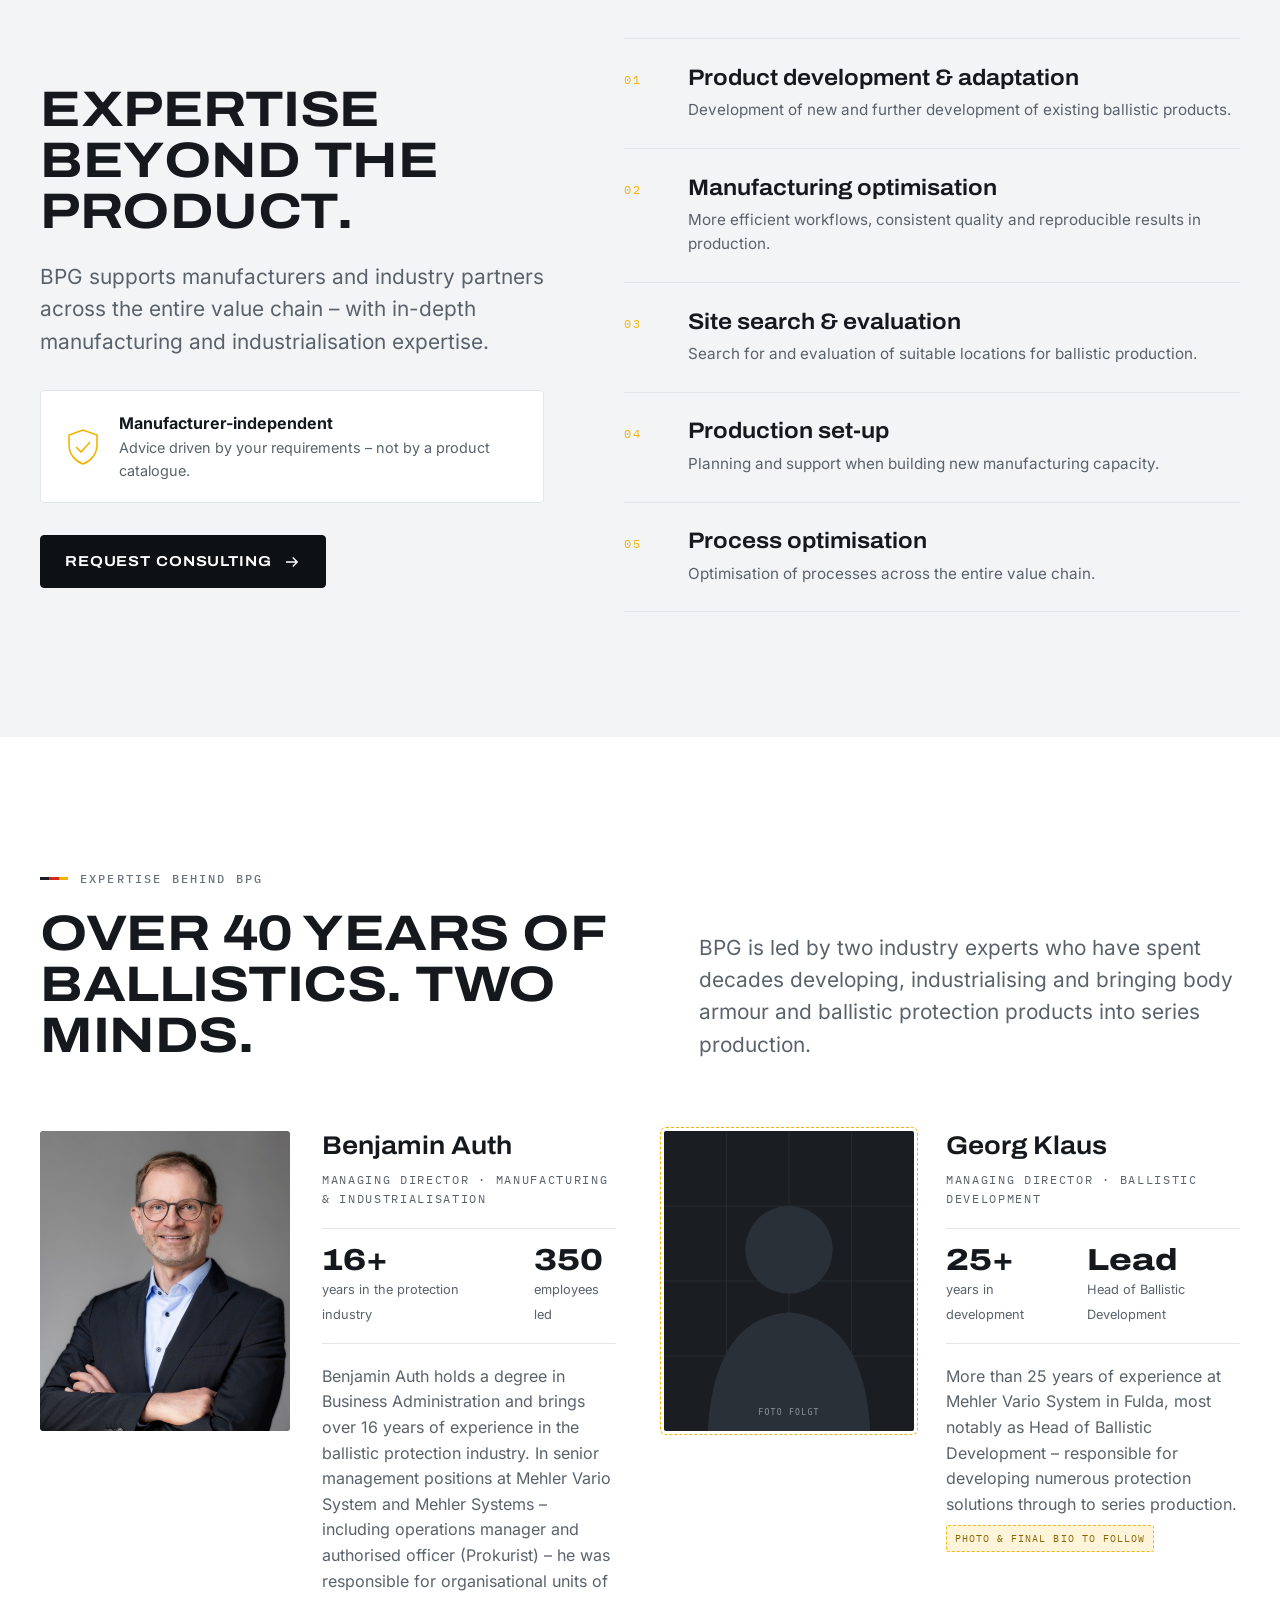
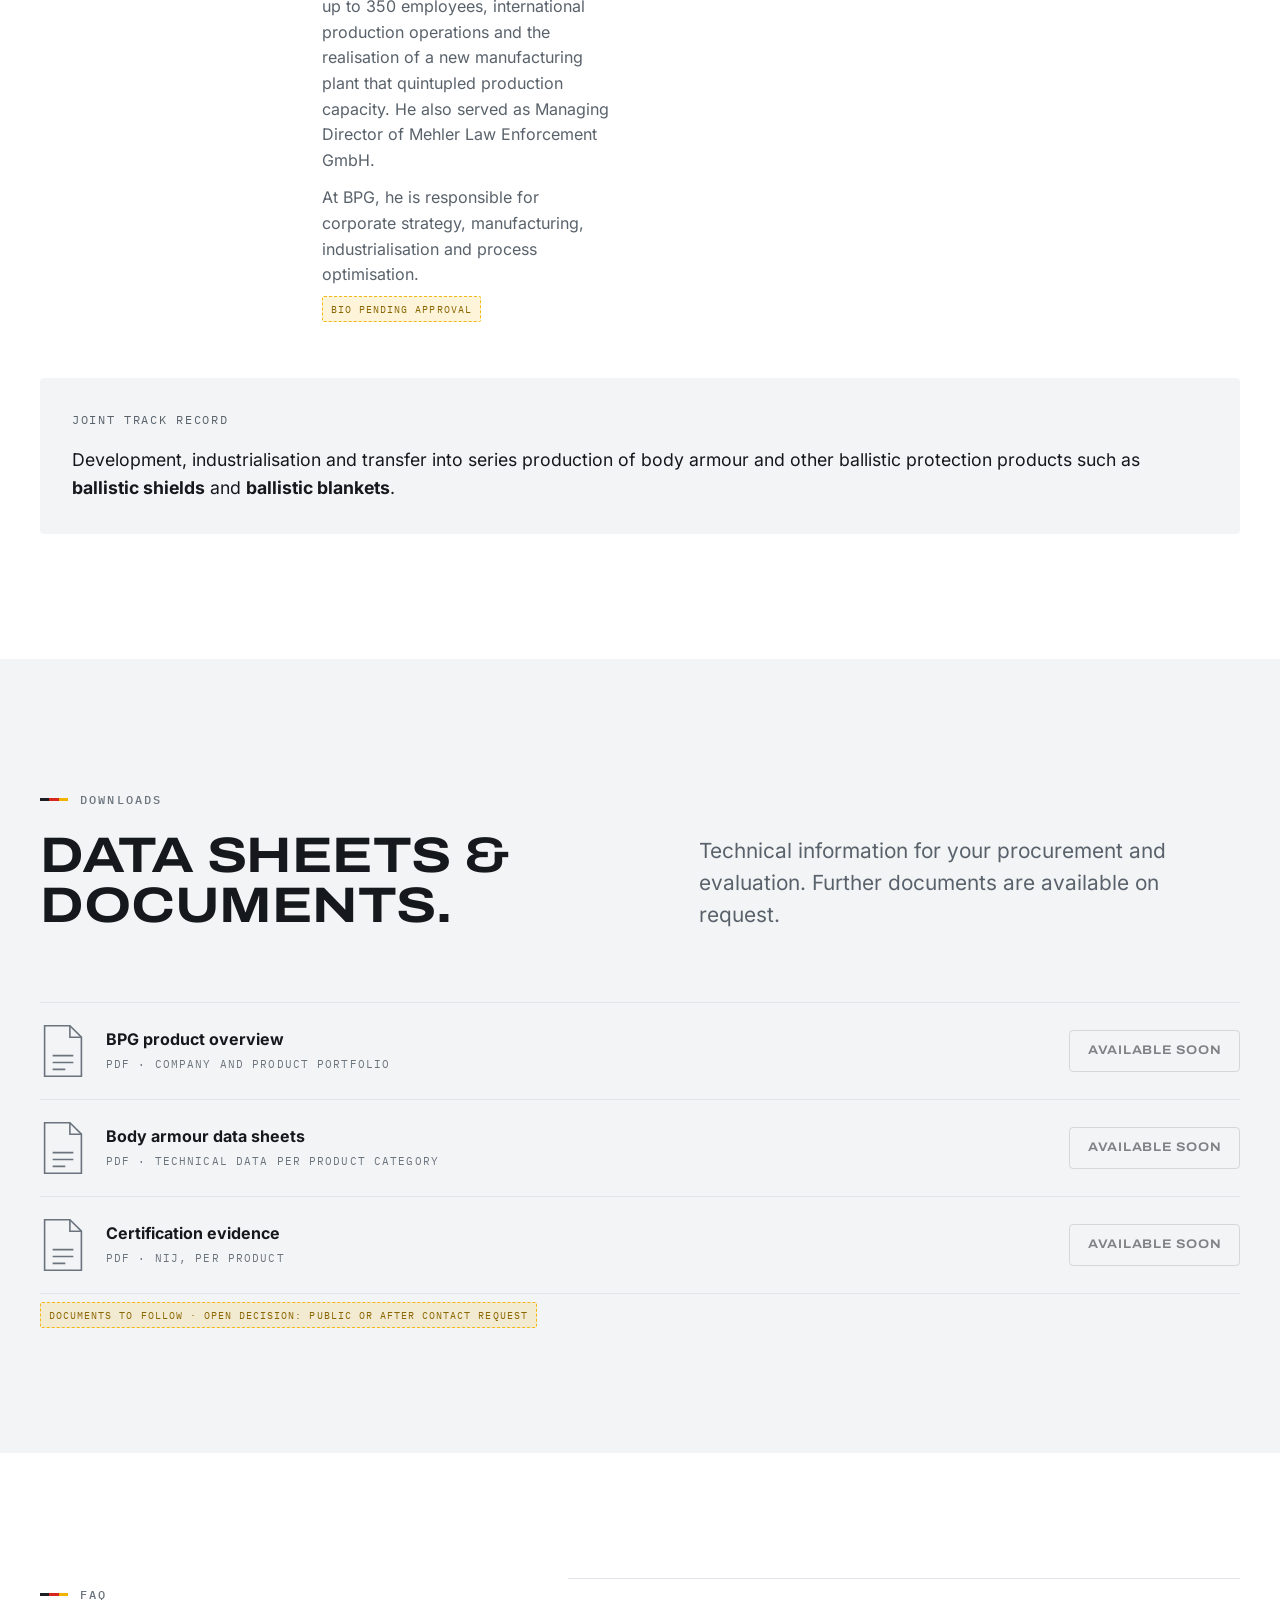
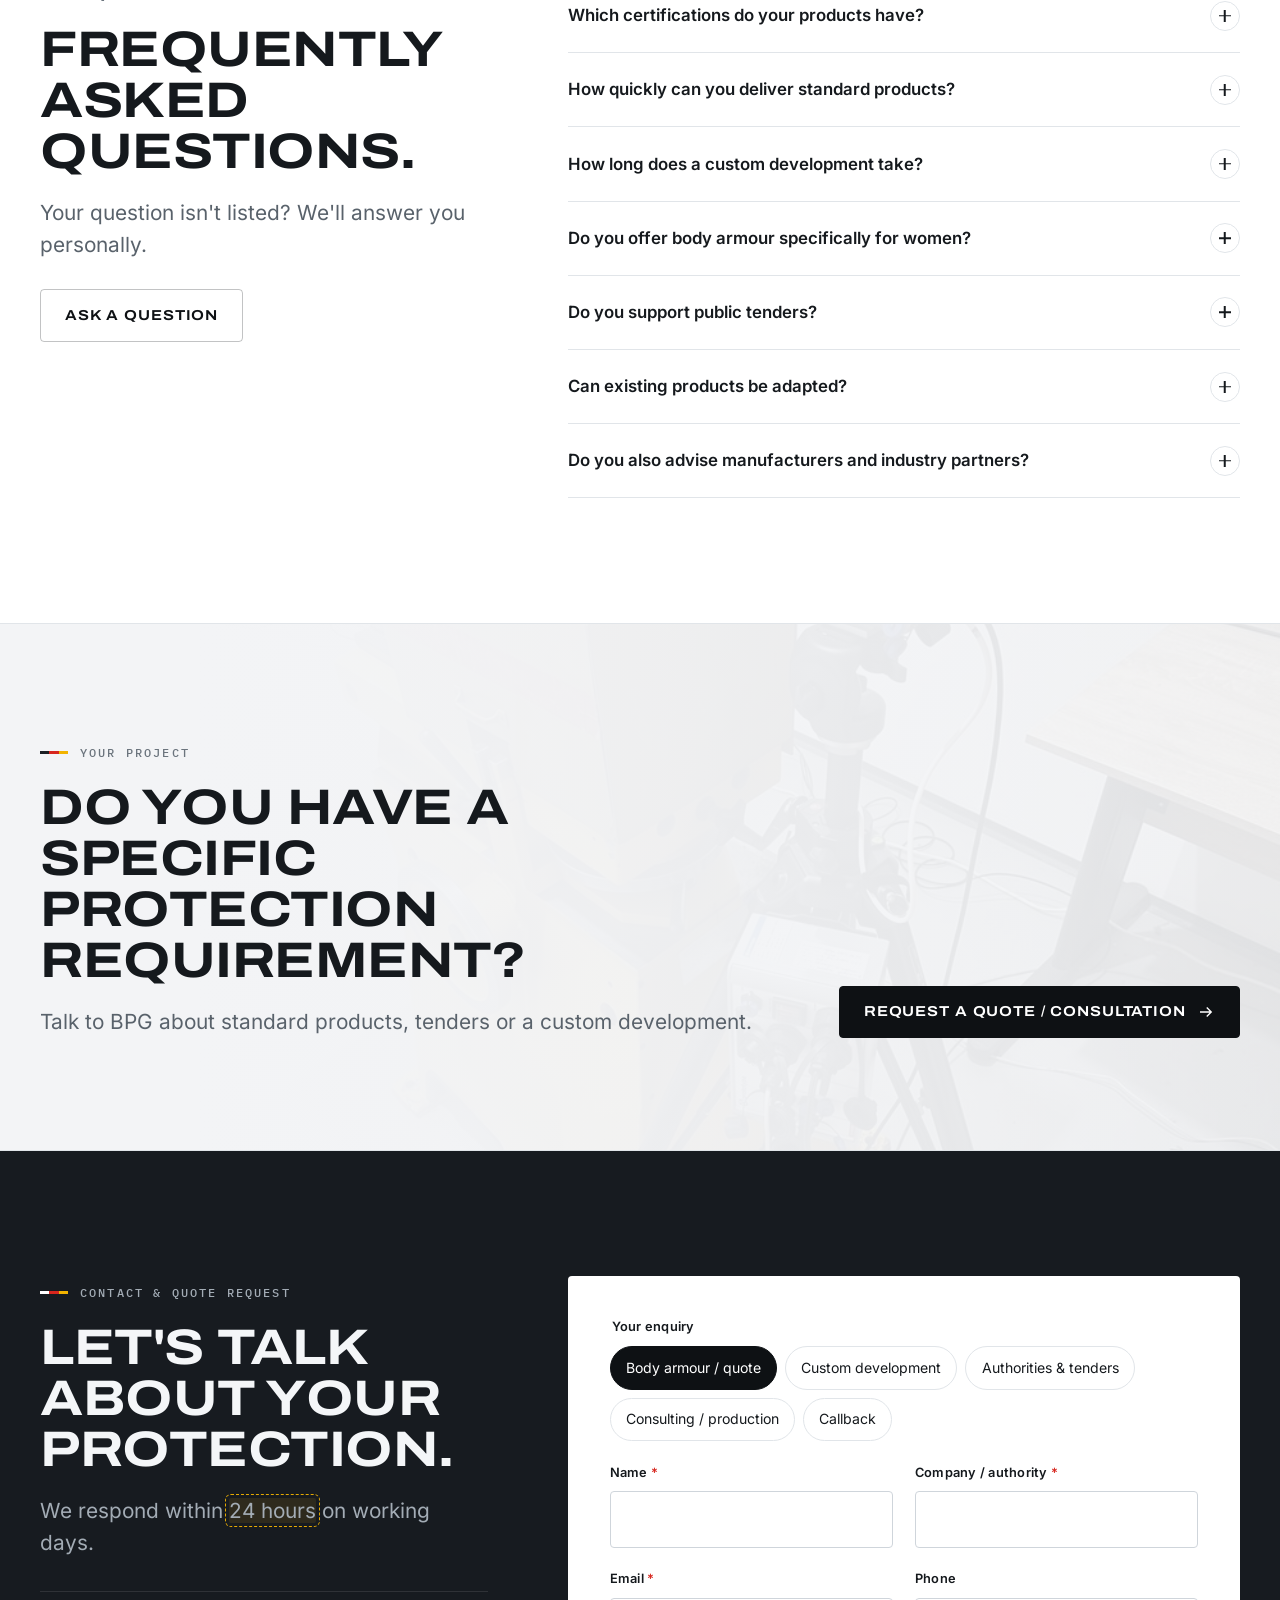
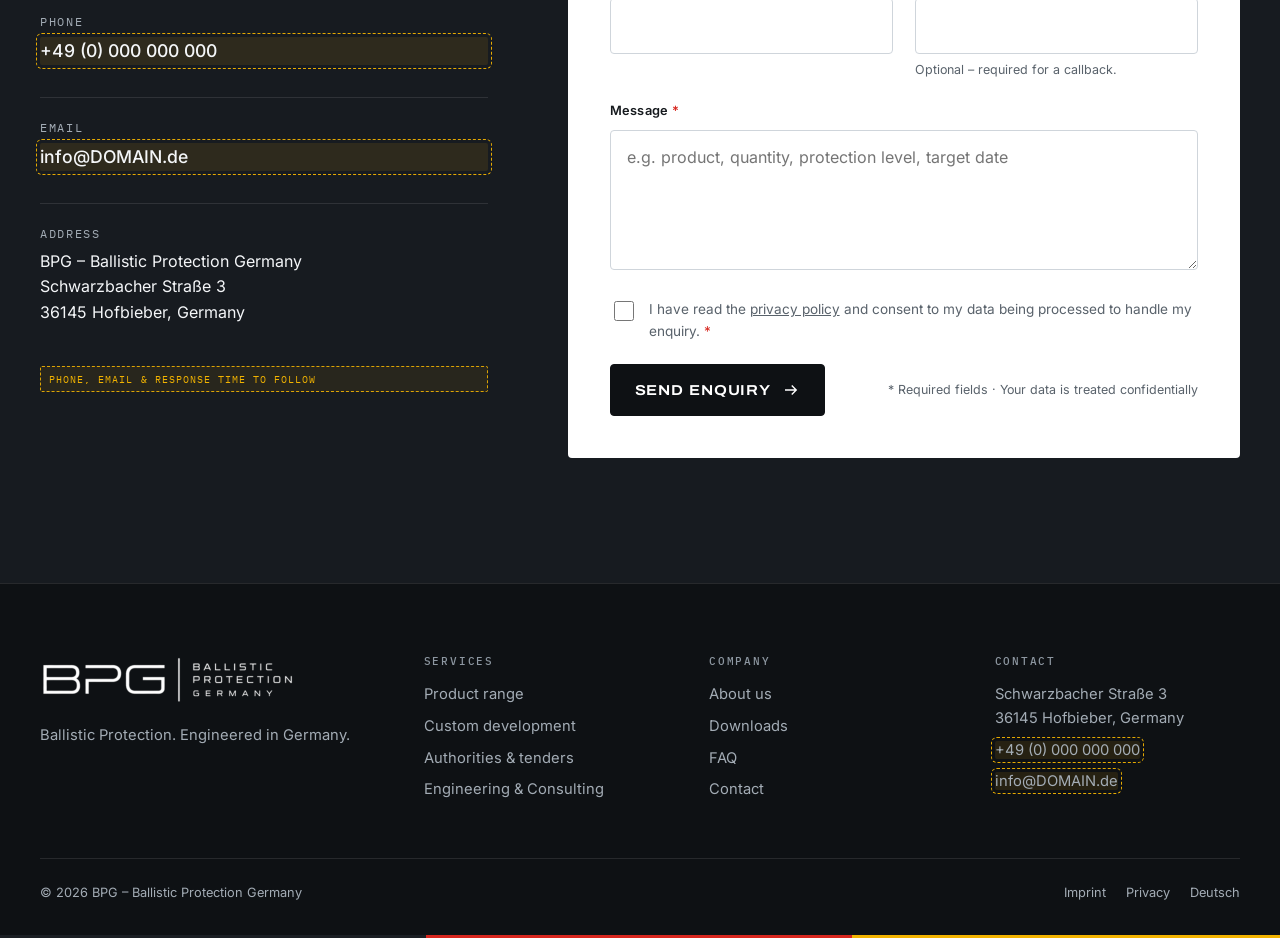
==== commit 266049fc: "Header dauerhaft hell; Hero-Bild ohne starke Abdunklung (LinkedIn-Look) Co-authored-by: Cursor <curs" ====
--- a/en/index.html
+++ b/en/index.html
@@ -69,7 +69,7 @@
 <a class="skip-link" href="#main">Skip to content</a>
 
 <!-- ================= HEADER ================= -->
-<header class="site-header">
+<header class="site-header is-solid" data-solid="always">
   <div class="container">
     <a class="brand" href="#top" aria-label="Ballistic Protection Germany – home">
       <img class="brand__logo" src="../assets/img/BPG_Logo_sw.png" alt="BPG – Ballistic Protection Germany" width="522" height="96">
--- a/assets/css/style.css
+++ b/assets/css/style.css
@@ -205,10 +205,11 @@
 .site-header:not(.is-solid) .brand__logo,
 .menu-open .site-header .brand__logo { filter: brightness(0) invert(1); }
 .site-header.is-solid {
-  background: rgba(255,255,255,.94); color: var(--ink);
+  background: rgba(255,255,255,.97); color: var(--ink);
   -webkit-backdrop-filter: saturate(1.4) blur(14px); backdrop-filter: saturate(1.4) blur(14px);
   box-shadow: 0 1px 0 var(--line);
 }
+.site-header.is-solid .brand__logo { filter: none; }
 
 .nav { display: none; }
 .nav ul { display: flex; gap: clamp(1rem, .4rem + 1.2vw, 2rem); }
@@ -275,16 +276,17 @@
 }
 .hero__media { position: absolute; inset: 0; z-index: -2; }
 .hero__media img {
-  width: 100%; height: 100%; object-fit: cover; object-position: 50% 42%;
-  filter: grayscale(.15) contrast(1.04) brightness(.95);
-  transform: scale(1.04); animation: heroZoom 22s var(--ease) forwards;
+  width: 100%; height: 100%; object-fit: cover; object-position: 50% 38%;
+  filter: grayscale(0) contrast(1.02) brightness(1.08);
+  transform: scale(1.02); animation: heroZoom 22s var(--ease) forwards;
 }
 @keyframes heroZoom { to { transform: scale(1); } }
 .hero::before {
   content: ""; position: absolute; inset: 0; z-index: -1;
+  /* Oben hell (LinkedIn-Prüfstand), unten nur leichter Verlauf für Headline */
   background:
-    linear-gradient(180deg, rgba(14,17,20,.45) 0%, rgba(14,17,20,.08) 35%, rgba(14,17,20,.2) 60%, rgba(14,17,20,.72) 100%),
-    linear-gradient(90deg, rgba(14,17,20,.55) 0%, rgba(14,17,20,.18) 50%, rgba(14,17,20,.06) 100%);
+    linear-gradient(180deg, rgba(255,255,255,.35) 0%, rgba(255,255,255,.08) 22%, rgba(14,17,20,0) 45%, rgba(14,17,20,.35) 72%, rgba(14,17,20,.62) 100%),
+    linear-gradient(90deg, rgba(14,17,20,.12) 0%, rgba(14,17,20,0) 45%, rgba(14,17,20,.08) 100%);
 }
 .hero__content { padding-top: calc(var(--header-h) + 3rem); padding-bottom: clamp(2.5rem, 1.5rem + 4vw, 4.5rem); }
 .hero h1 { font-size: var(--fs-hero); line-height: .98; max-width: 14ch; }
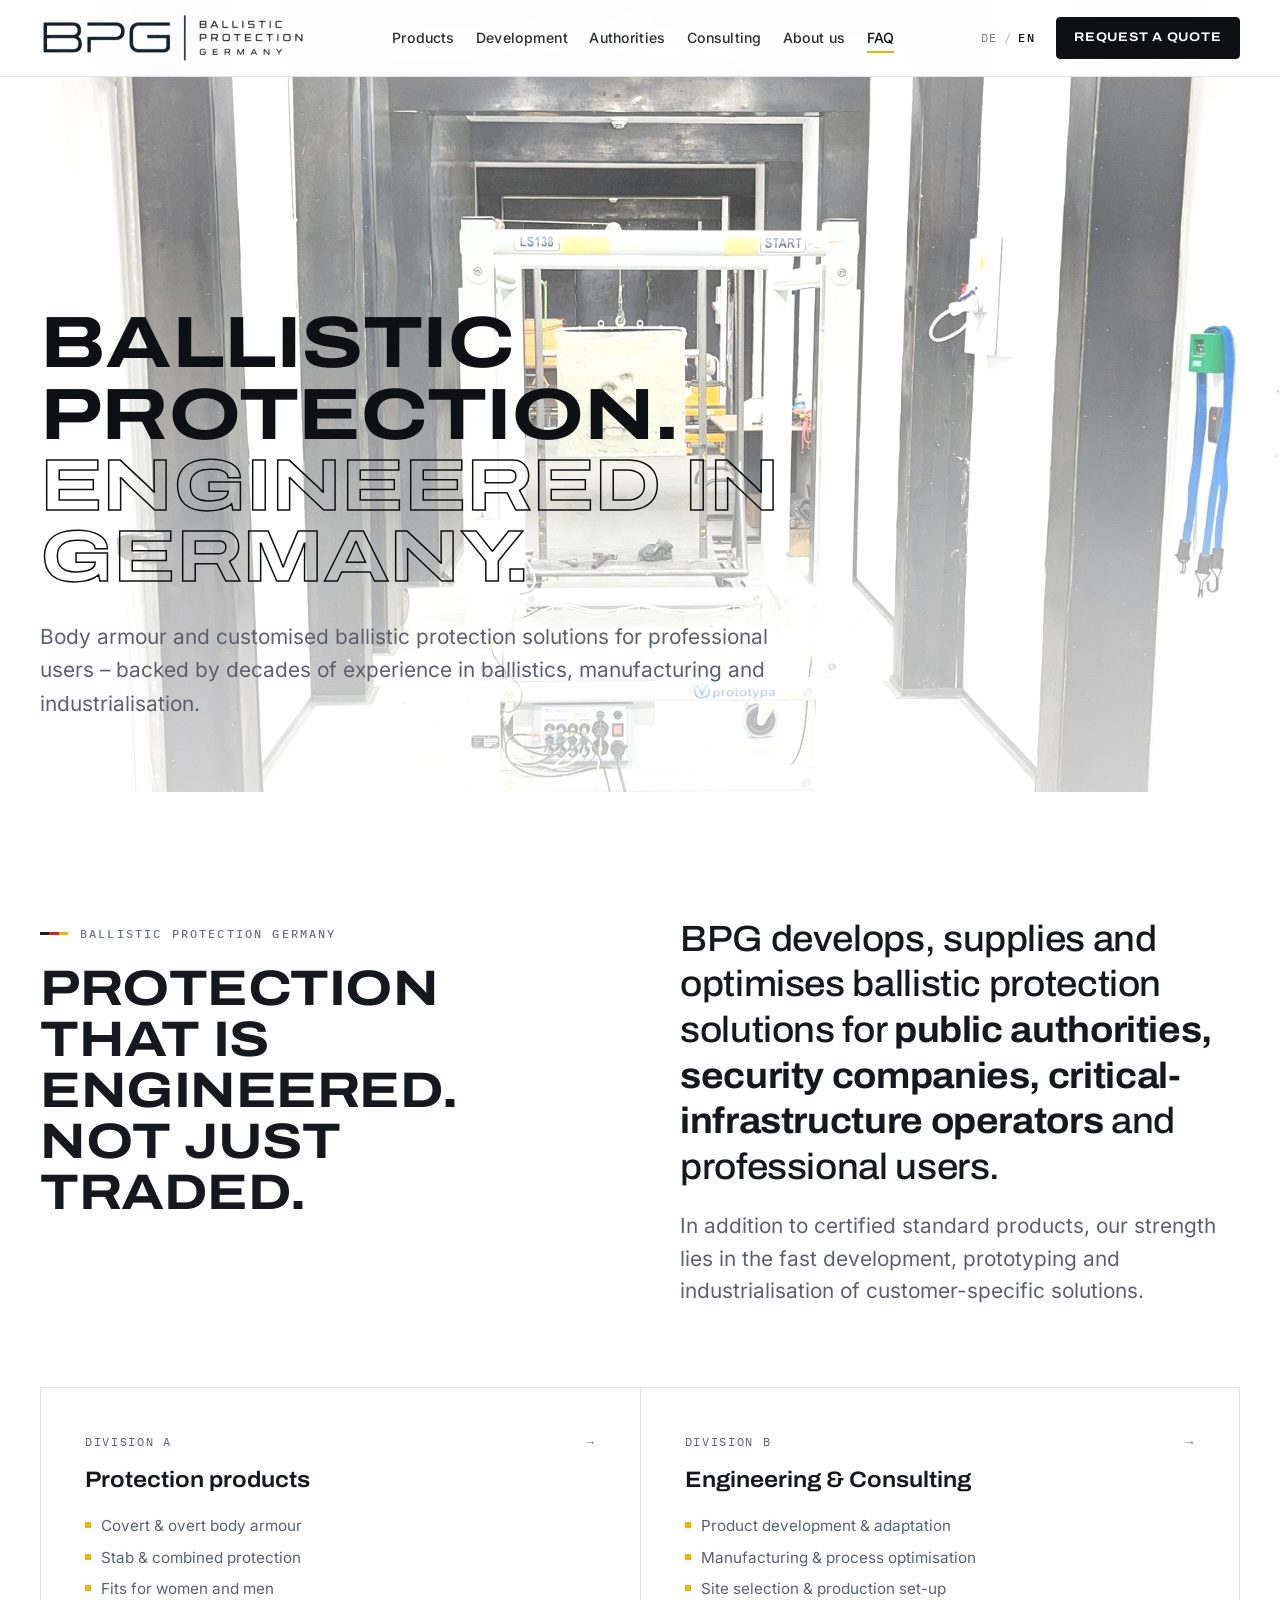
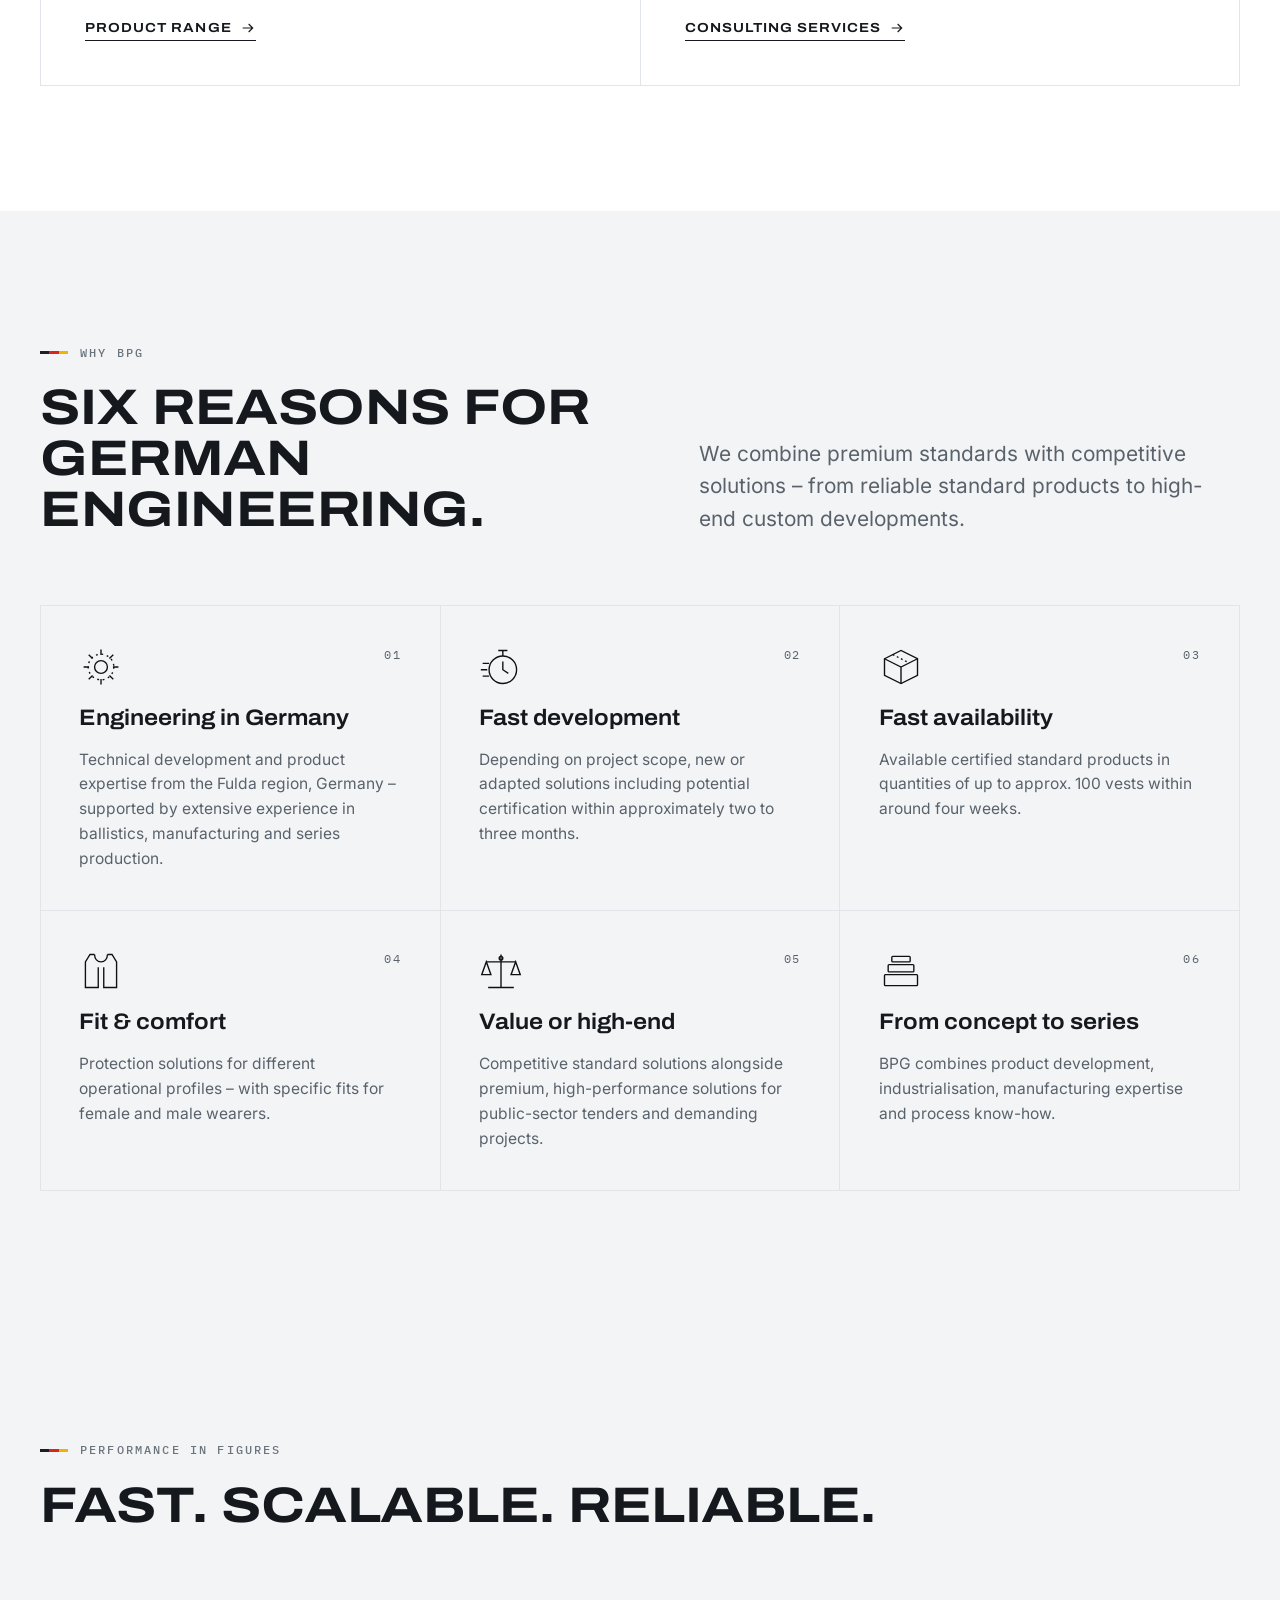
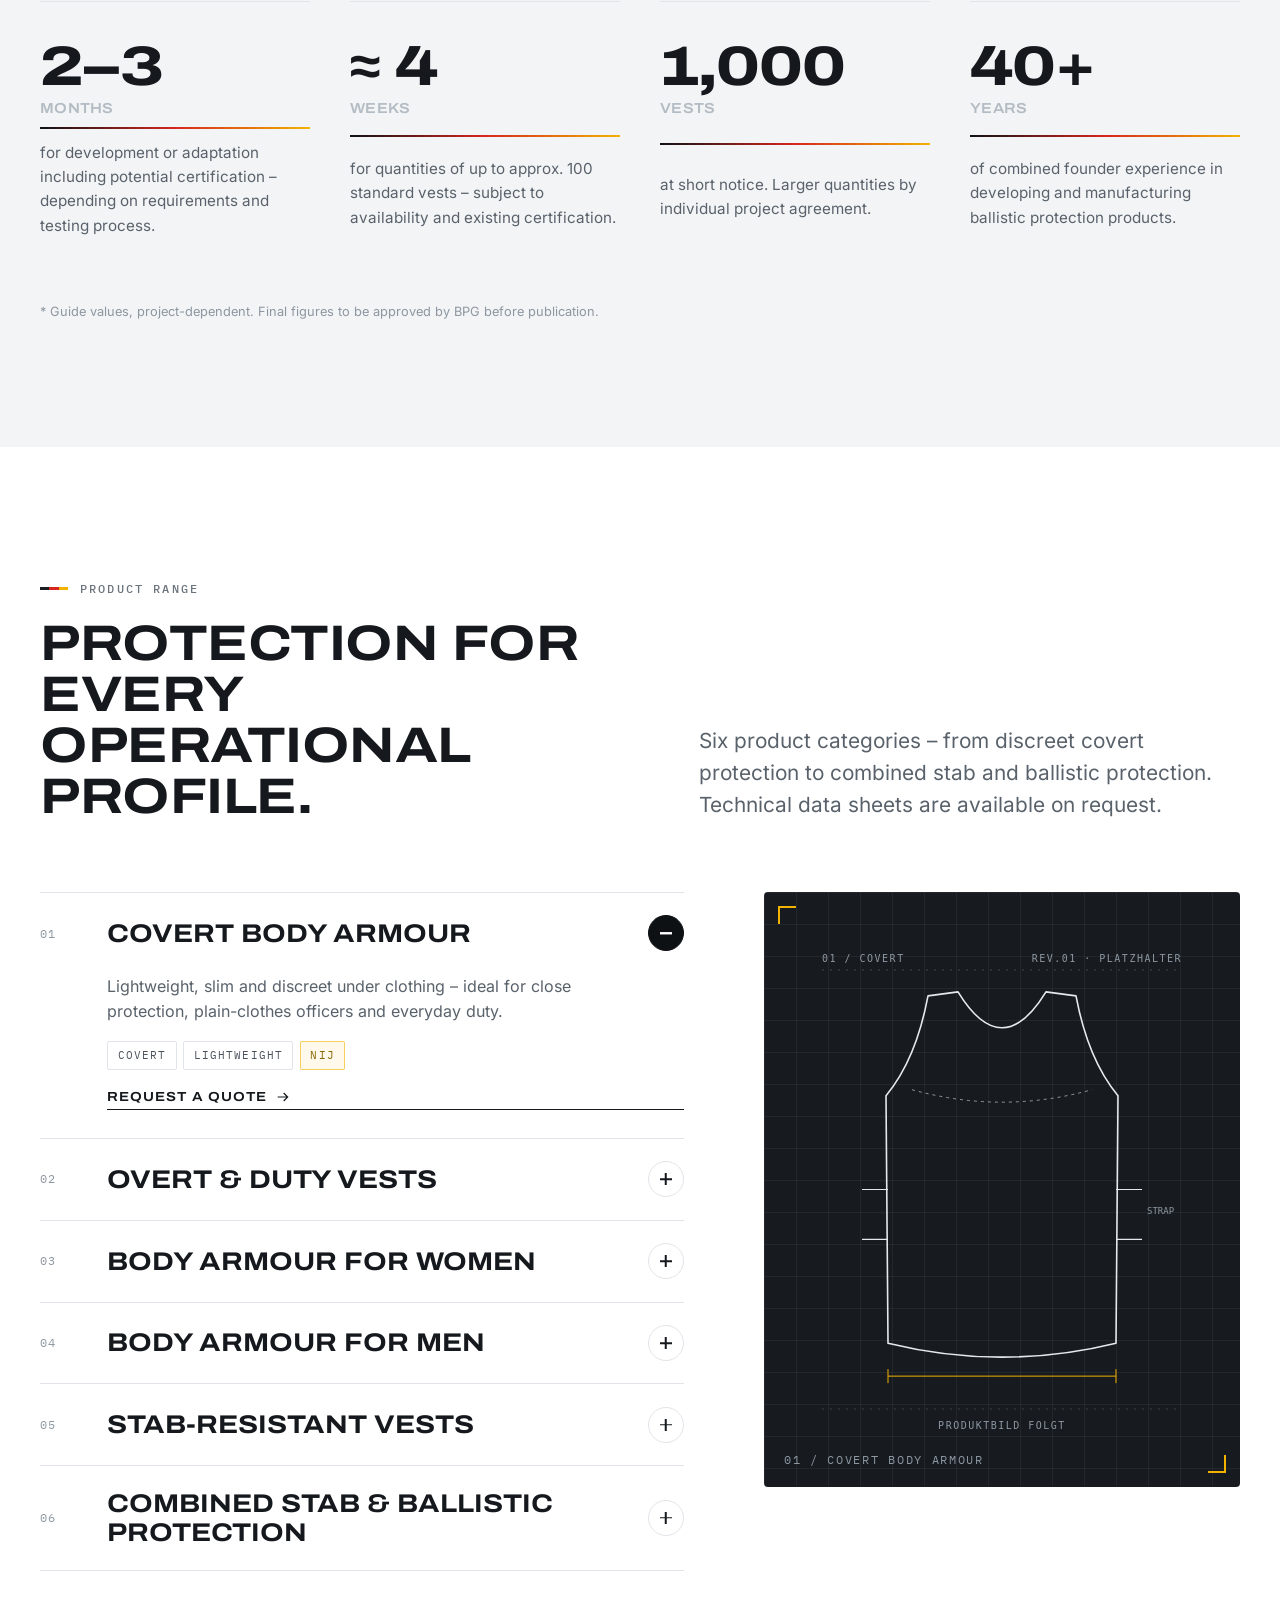
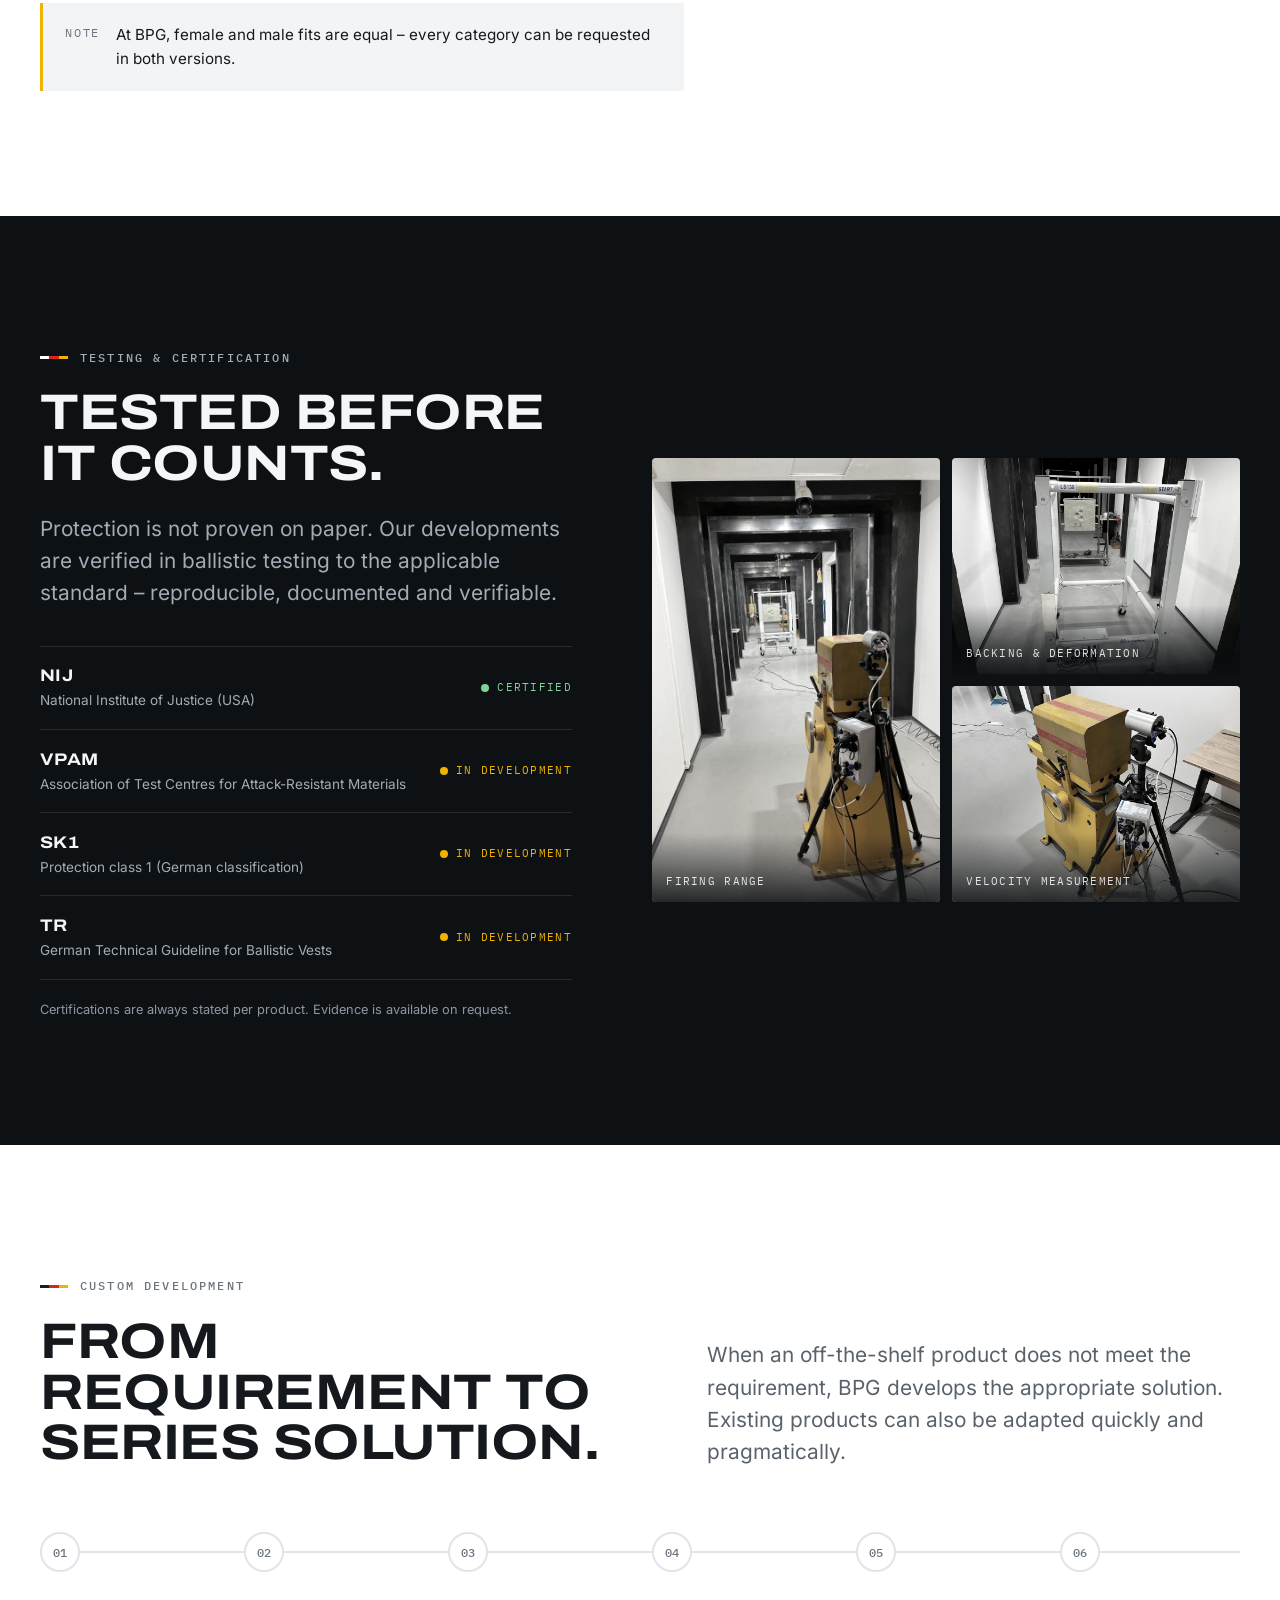
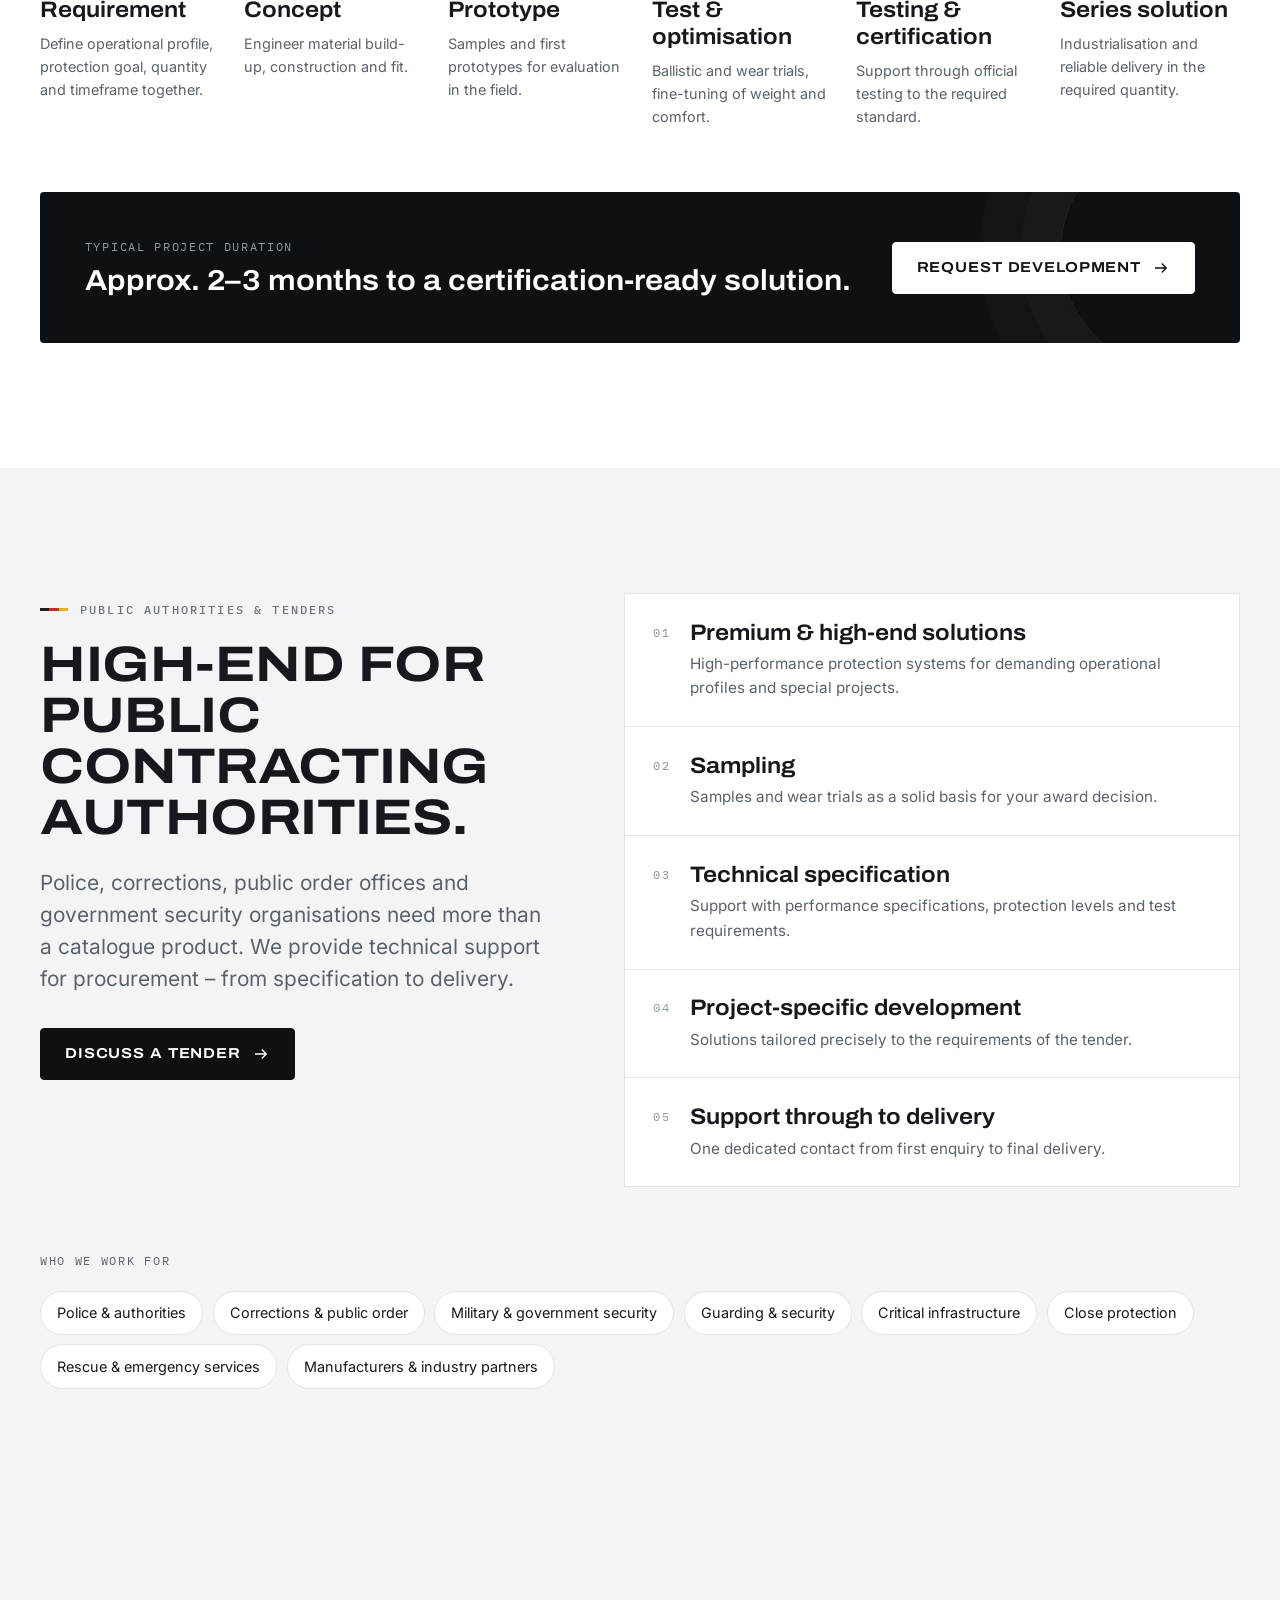
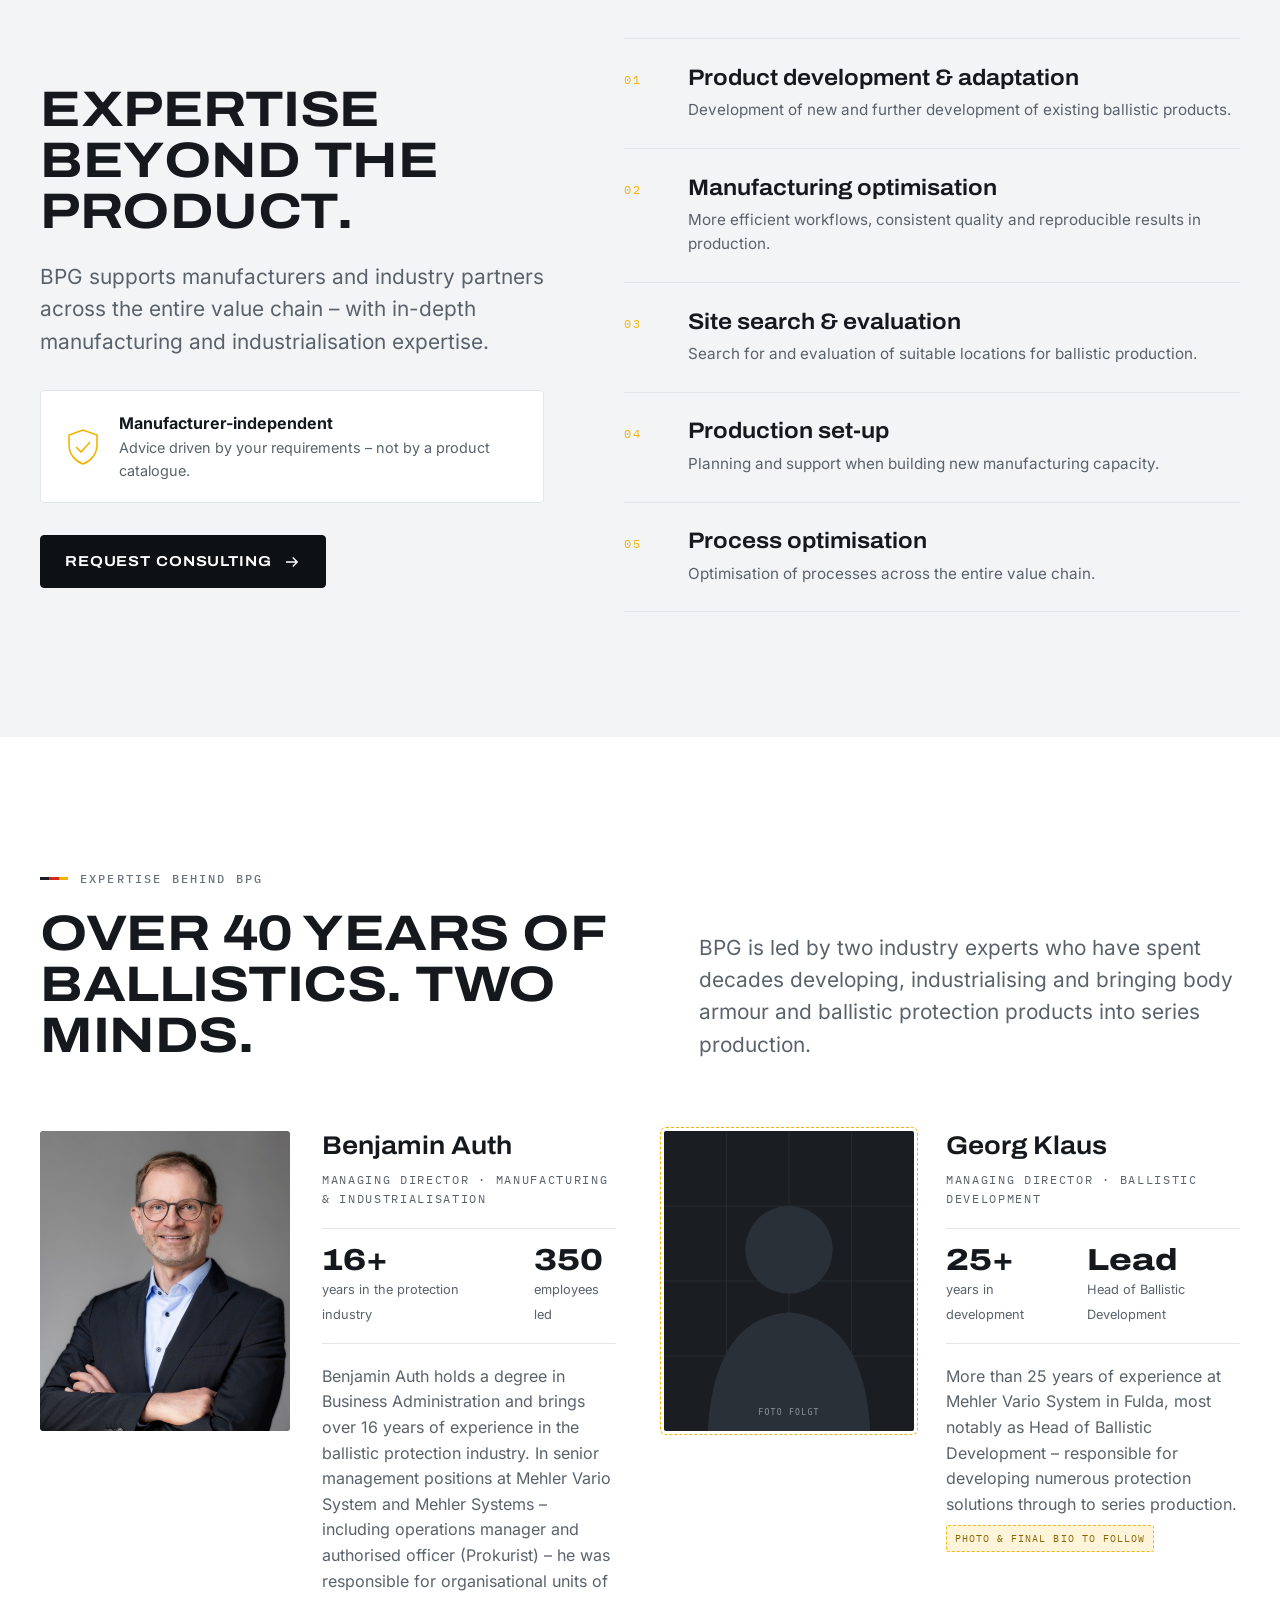
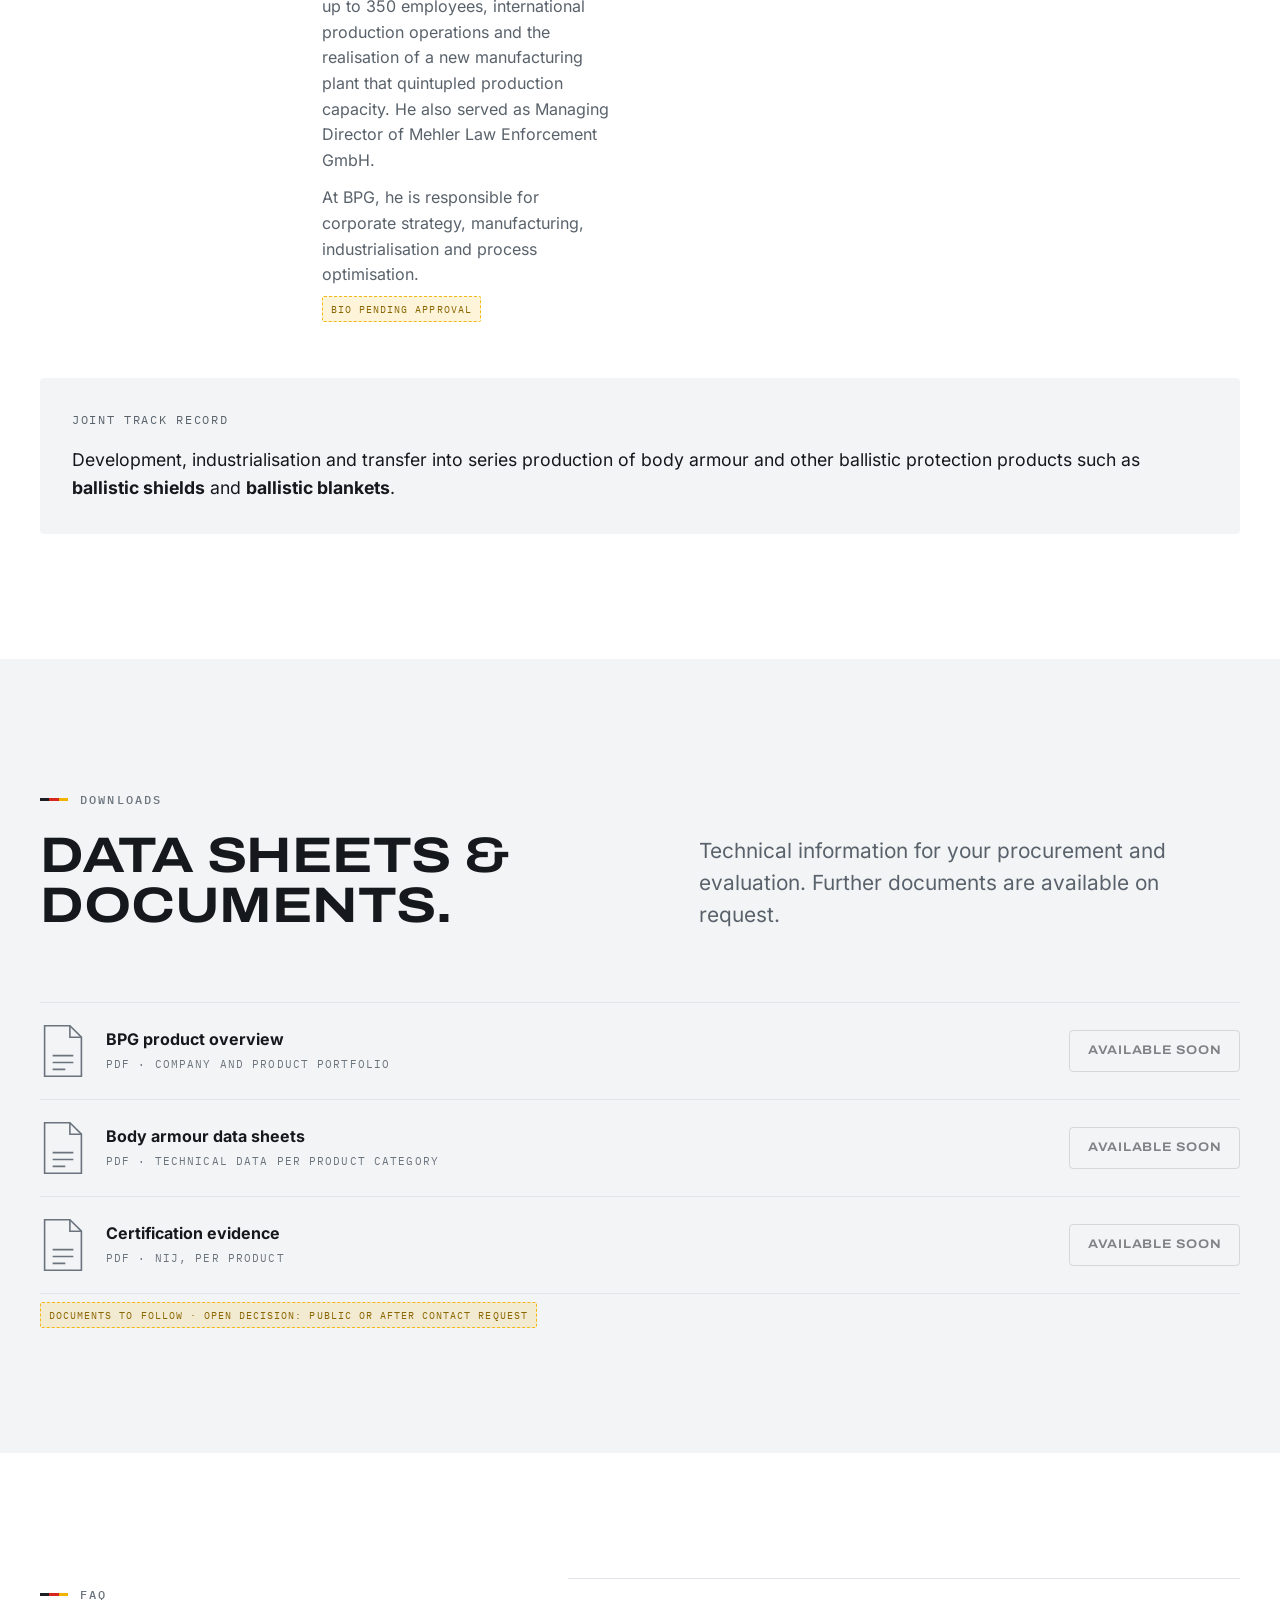
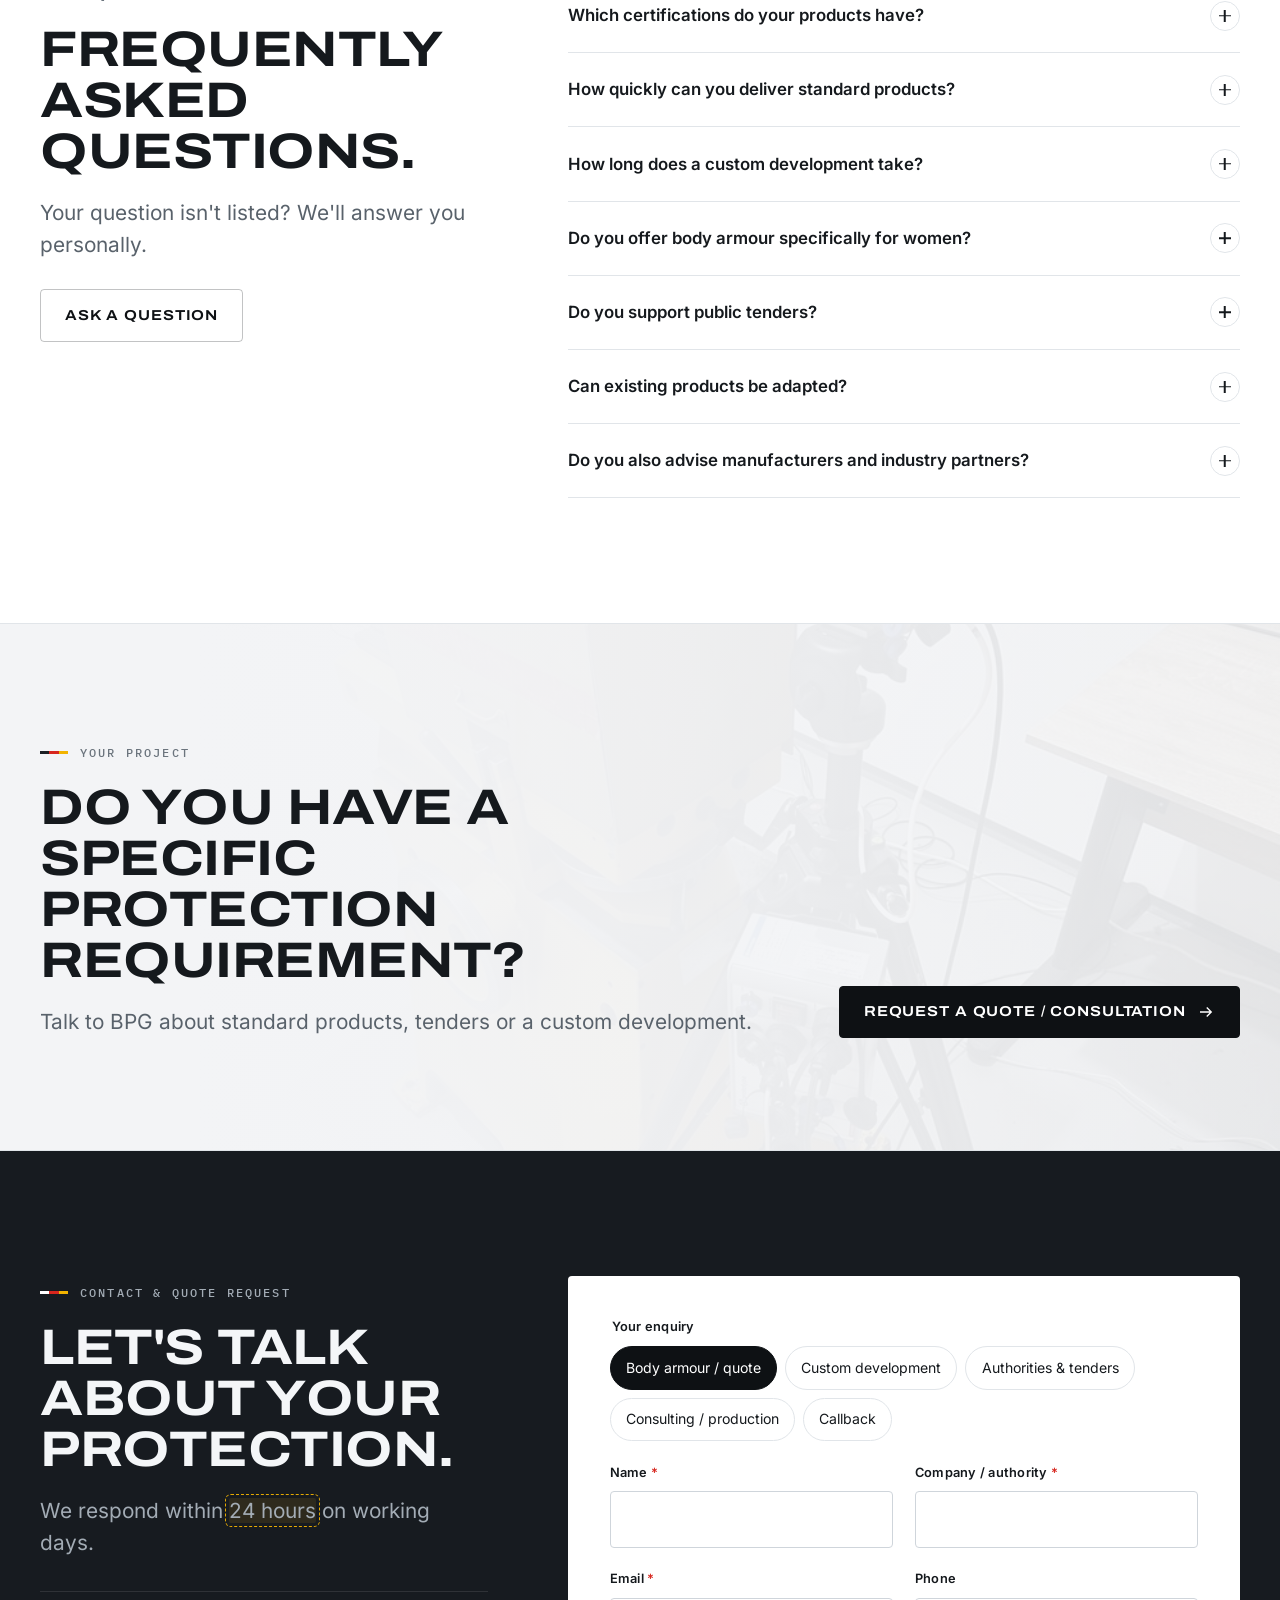
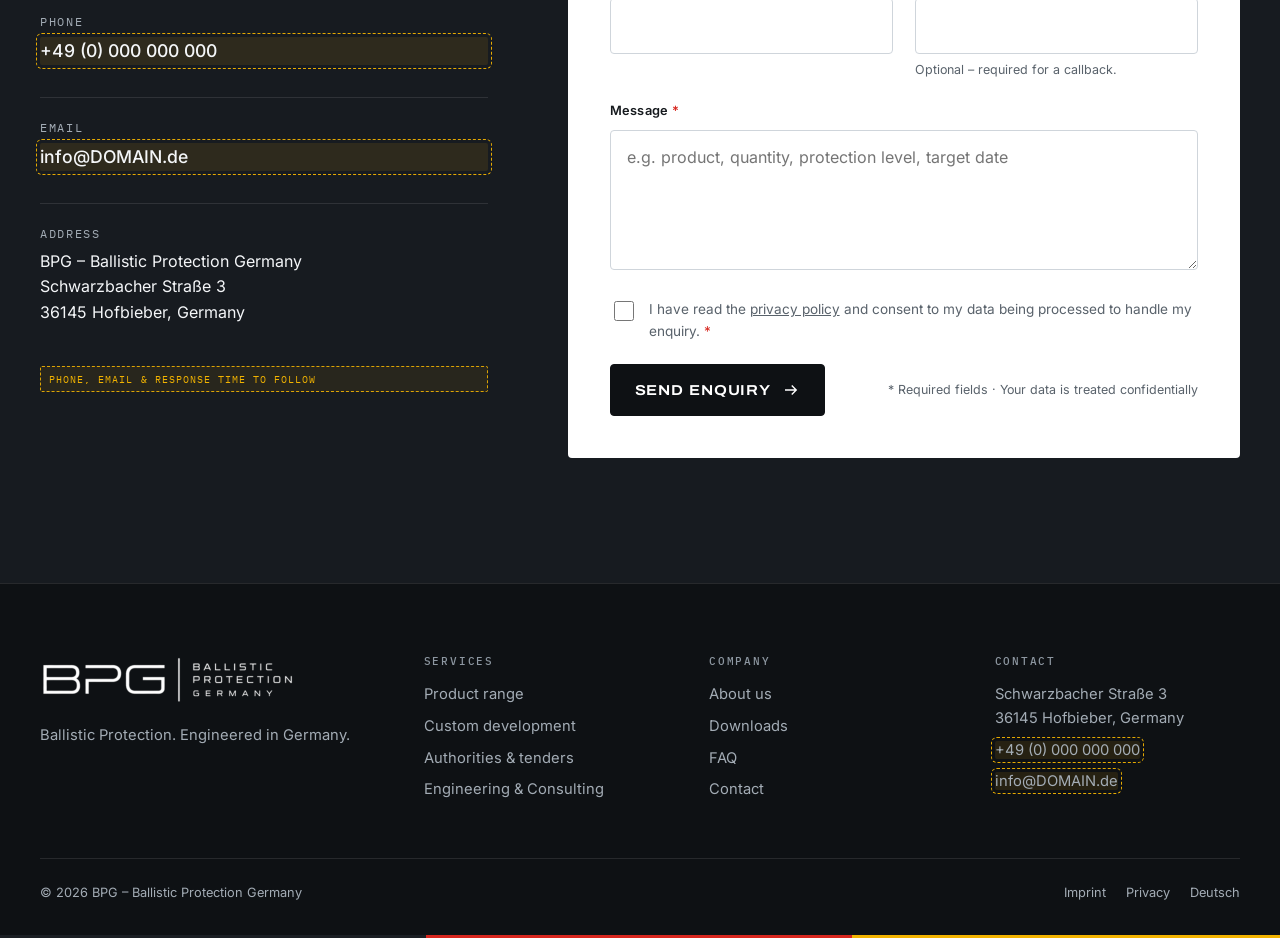
==== commit 0bf0c1ae: "Hero-Typo schwarz, heller Verlauf für Lesbarkeit Co-authored-by: Cursor <cursoragent@cursor.com>" ====
--- a/en/index.html
+++ b/en/index.html
@@ -113,7 +113,7 @@
   <div class="hero__media">
     <img src="../assets/img/test-tunnel.jpg" alt="Firing range in a ballistic test laboratory" fetchpriority="high" width="1500" height="2000">
   </div>
-  <div class="container hero__content on-dark">
+  <div class="container hero__content">
     <h1 class="display">
       <span class="line"><span>Ballistic</span></span>
       <span class="line"><span>Protection.</span></span>
--- a/assets/css/style.css
+++ b/assets/css/style.css
@@ -283,20 +283,22 @@
 @keyframes heroZoom { to { transform: scale(1); } }
 .hero::before {
   content: ""; position: absolute; inset: 0; z-index: -1;
-  /* Oben hell (LinkedIn-Prüfstand), unten nur leichter Verlauf für Headline */
   background:
-    linear-gradient(180deg, rgba(255,255,255,.35) 0%, rgba(255,255,255,.08) 22%, rgba(14,17,20,0) 45%, rgba(14,17,20,.35) 72%, rgba(14,17,20,.62) 100%),
-    linear-gradient(90deg, rgba(14,17,20,.12) 0%, rgba(14,17,20,0) 45%, rgba(14,17,20,.08) 100%);
-}
-.hero__content { padding-top: calc(var(--header-h) + 3rem); padding-bottom: clamp(2.5rem, 1.5rem + 4vw, 4.5rem); }
+    linear-gradient(180deg, rgba(255,255,255,.42) 0%, rgba(255,255,255,.15) 30%, rgba(255,255,255,.55) 70%, rgba(255,255,255,.72) 100%),
+    linear-gradient(90deg, rgba(255,255,255,.25) 0%, rgba(255,255,255,0) 50%, rgba(255,255,255,.12) 100%);
+}
+.hero__content {
+  padding-top: calc(var(--header-h) + 3rem); padding-bottom: clamp(2.5rem, 1.5rem + 4vw, 4.5rem);
+  color: var(--ink);
+}
 .hero h1 { font-size: var(--fs-hero); line-height: .98; max-width: 14ch; }
 .hero h1 .line { display: block; overflow: hidden; }
 .hero h1 .line > span { display: inline-block; transform: translateY(105%); animation: lineUp 1.1s var(--ease) forwards; }
 .hero h1 .line:nth-child(2) > span { animation-delay: .12s; }
 .hero h1 .line:nth-child(3) > span { animation-delay: .24s; }
-.hero h1 .accent { color: transparent; -webkit-text-stroke: 1.5px #fff; }
+.hero h1 .accent { color: transparent; -webkit-text-stroke: 1.5px var(--ink); paint-order: stroke fill; }
 @keyframes lineUp { to { transform: none; } }
-.hero__sub { margin-top: 1.75rem; max-width: 56ch; font-size: var(--fs-lead); color: rgba(255,255,255,.88); opacity: 0; animation: fadeUp 1s .5s var(--ease) forwards; }
+.hero__sub { margin-top: 1.75rem; max-width: 56ch; font-size: var(--fs-lead); color: var(--text-muted); opacity: 0; animation: fadeUp 1s .5s var(--ease) forwards; }
 @keyframes fadeUp { from { opacity: 0; transform: translateY(16px); } to { opacity: 1; transform: none; } }
 
 .scroll-cue {
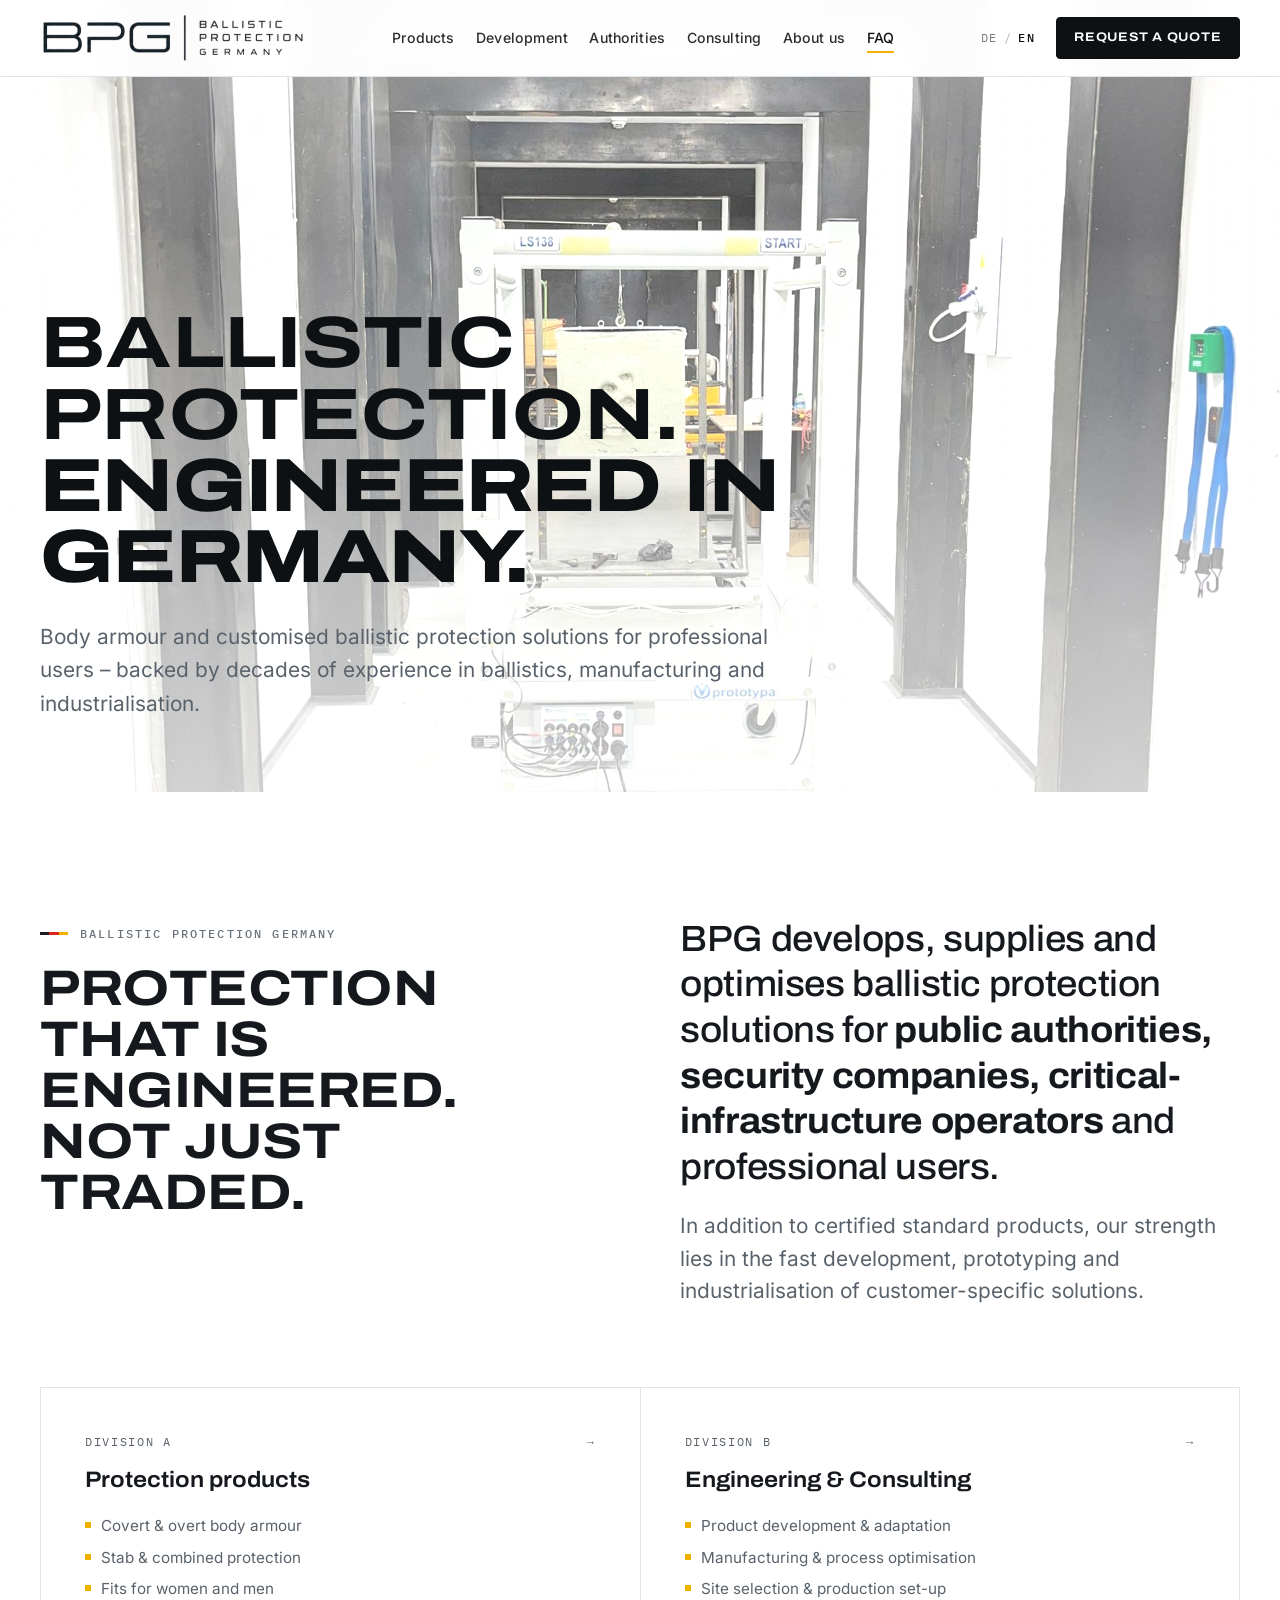
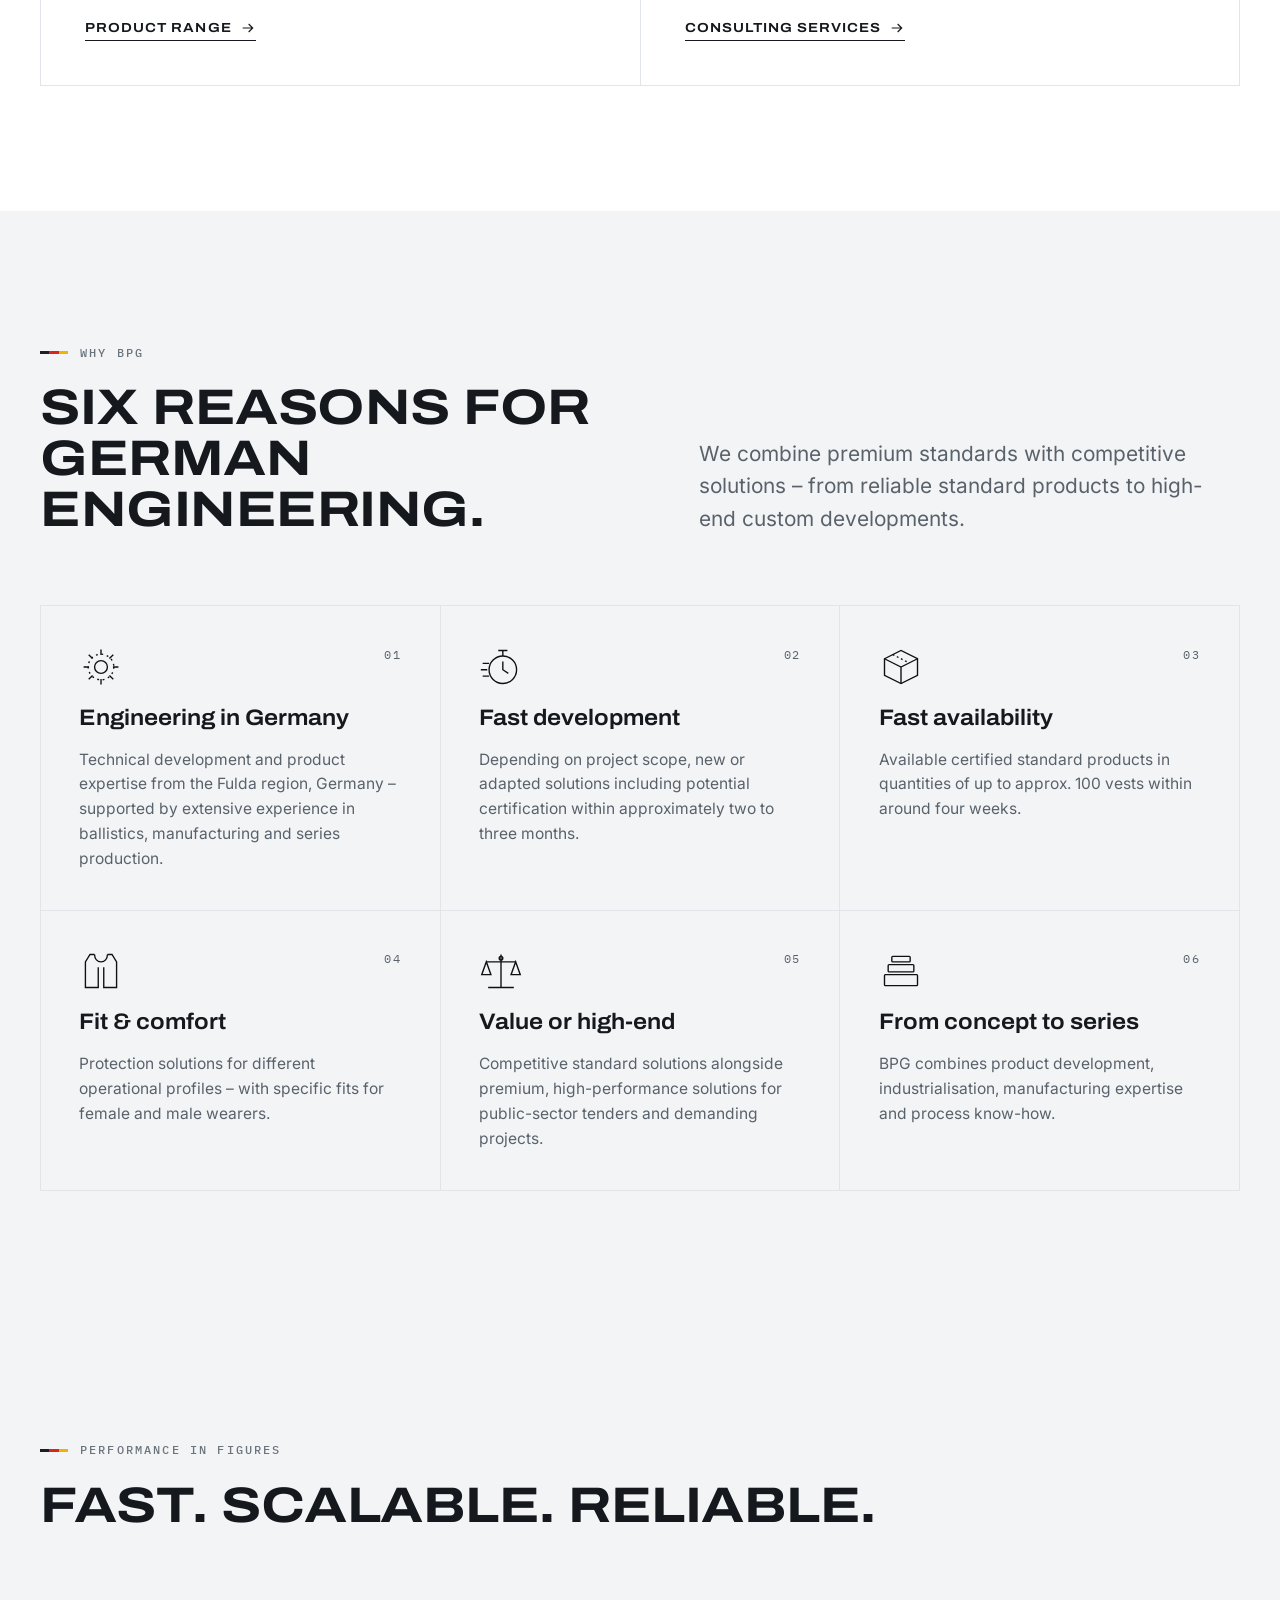
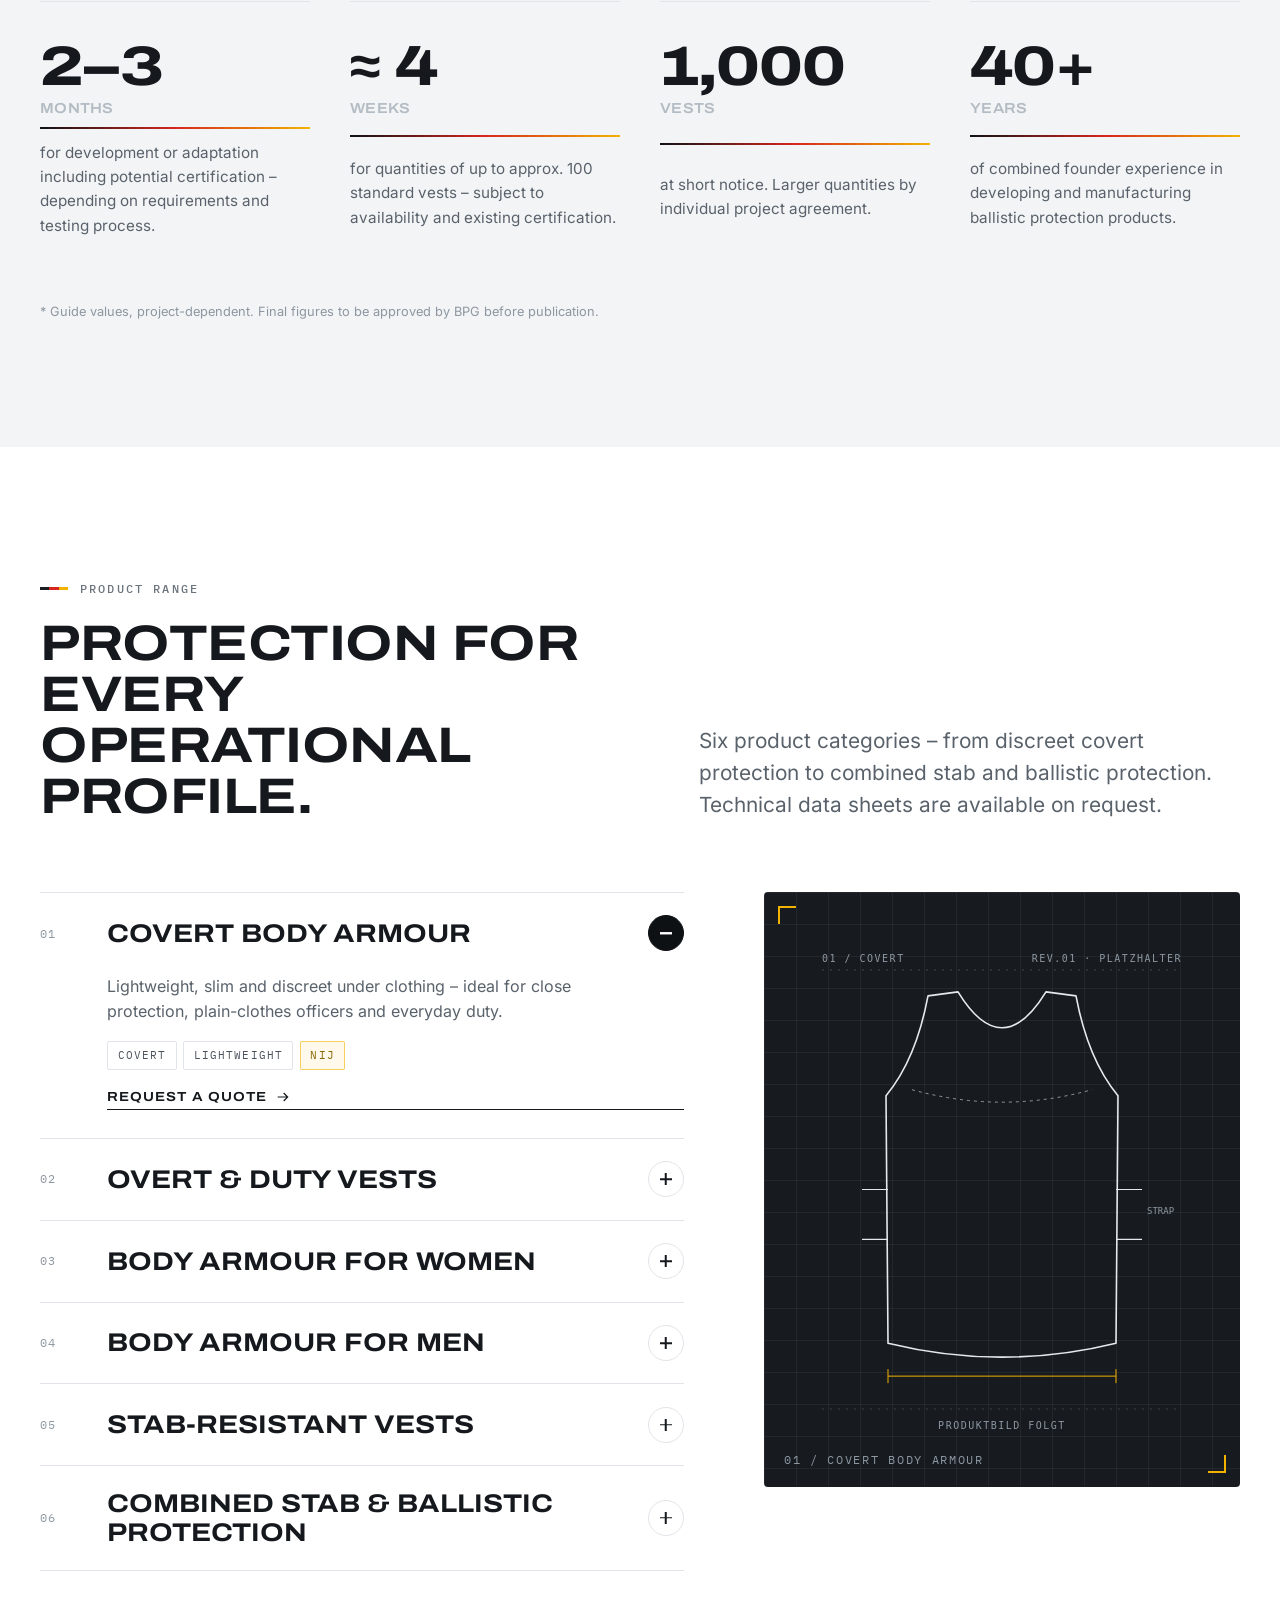
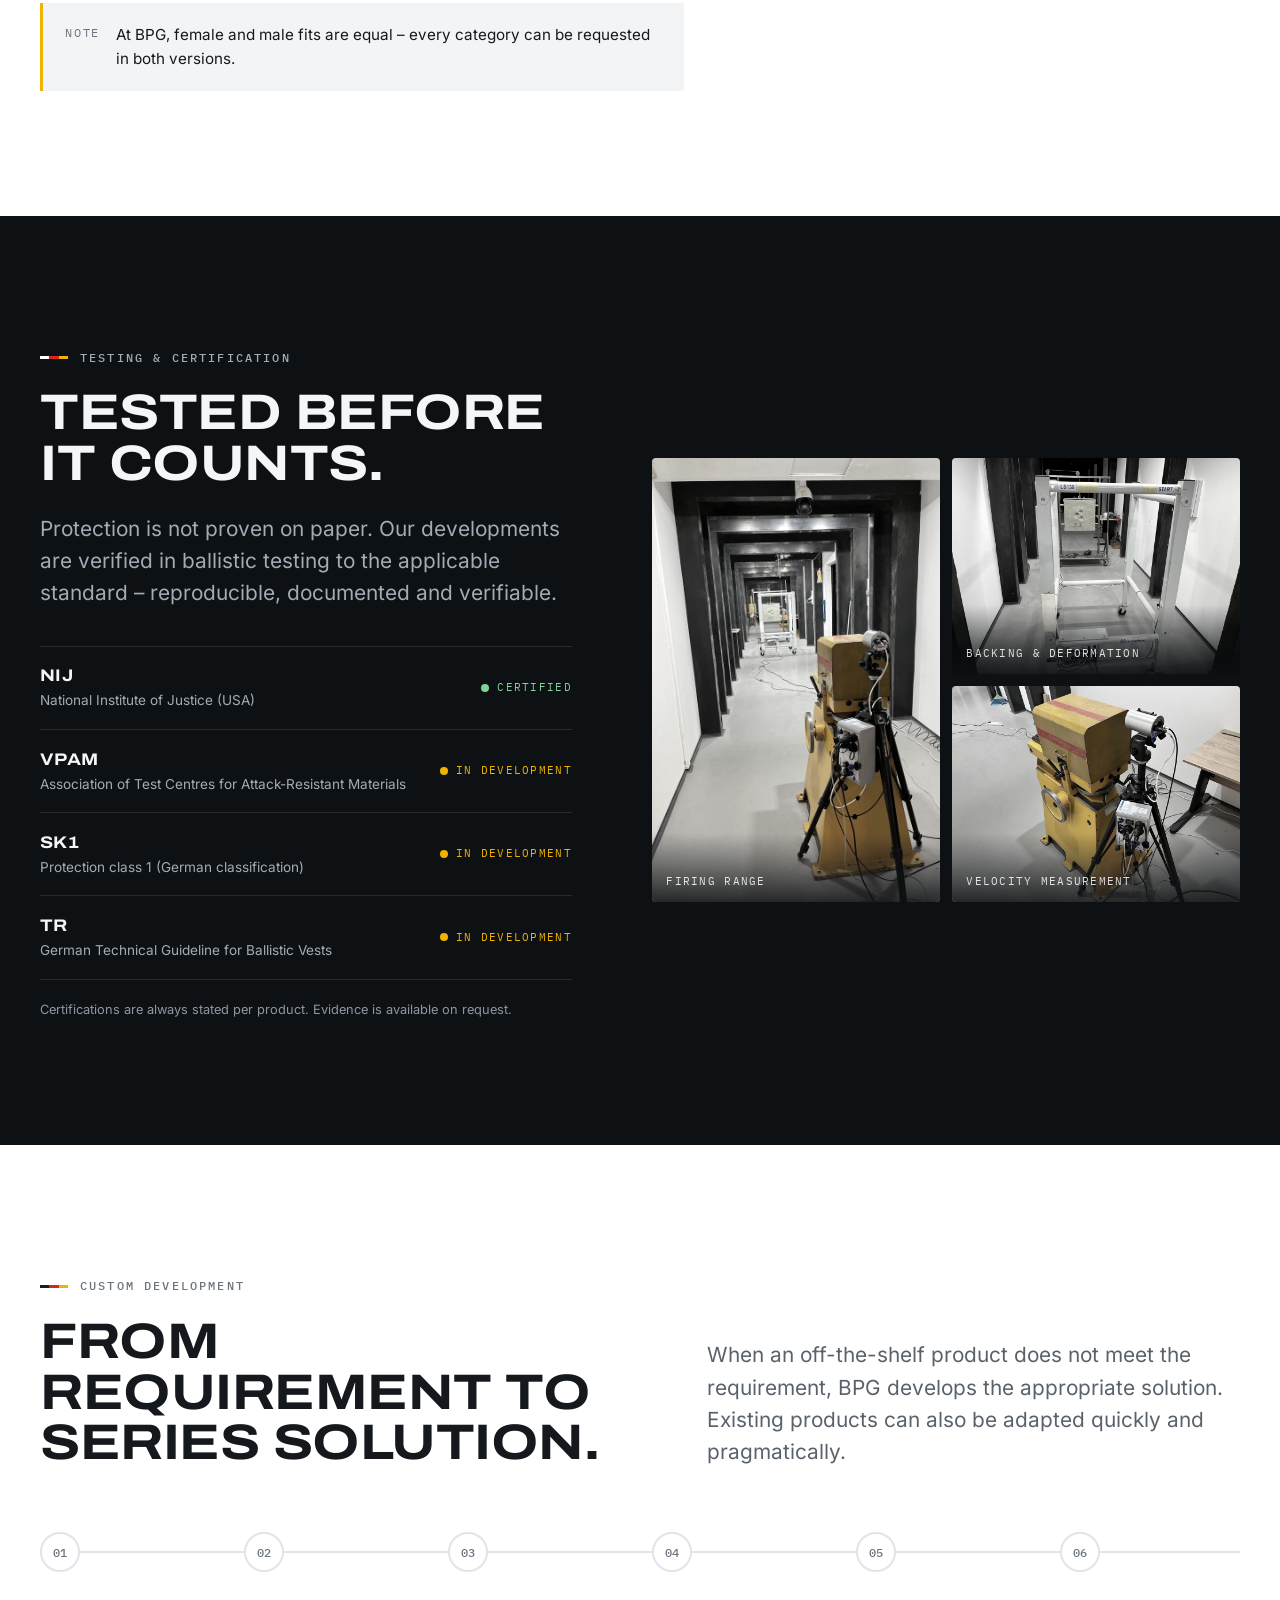
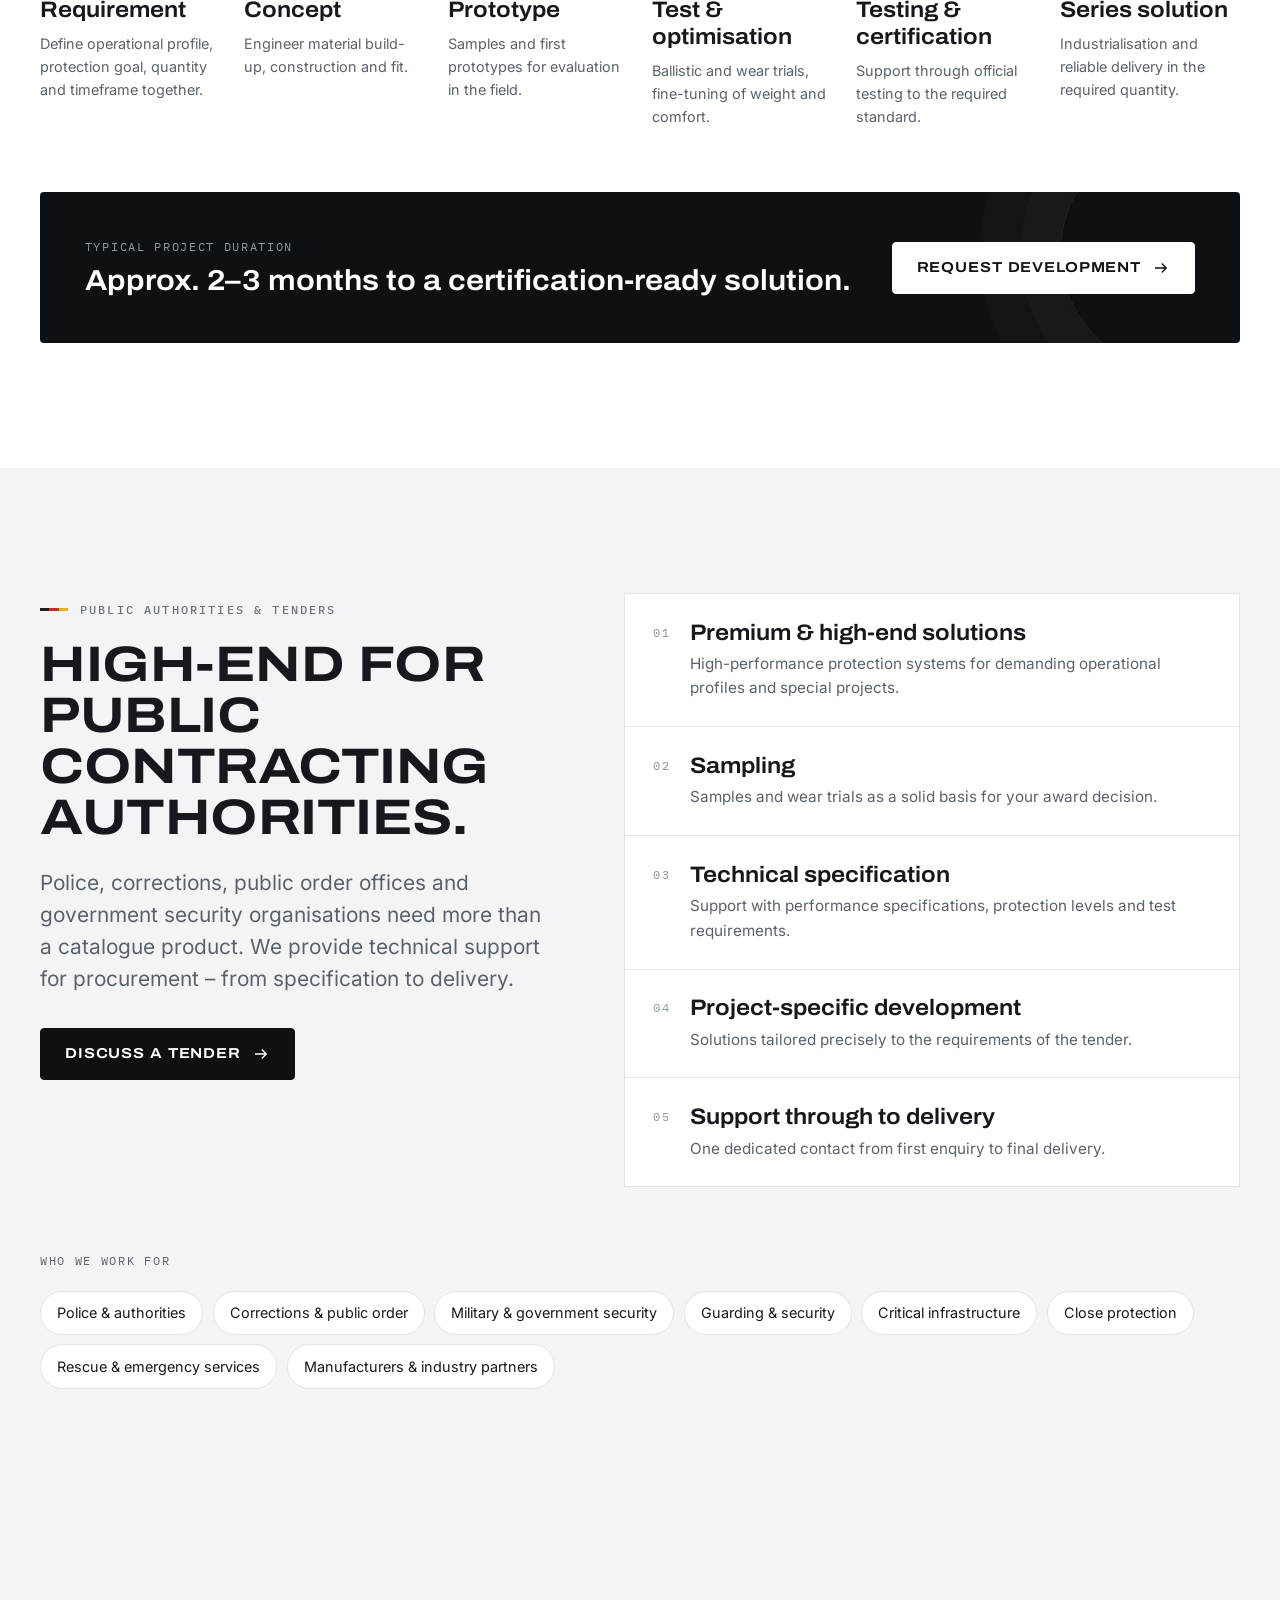
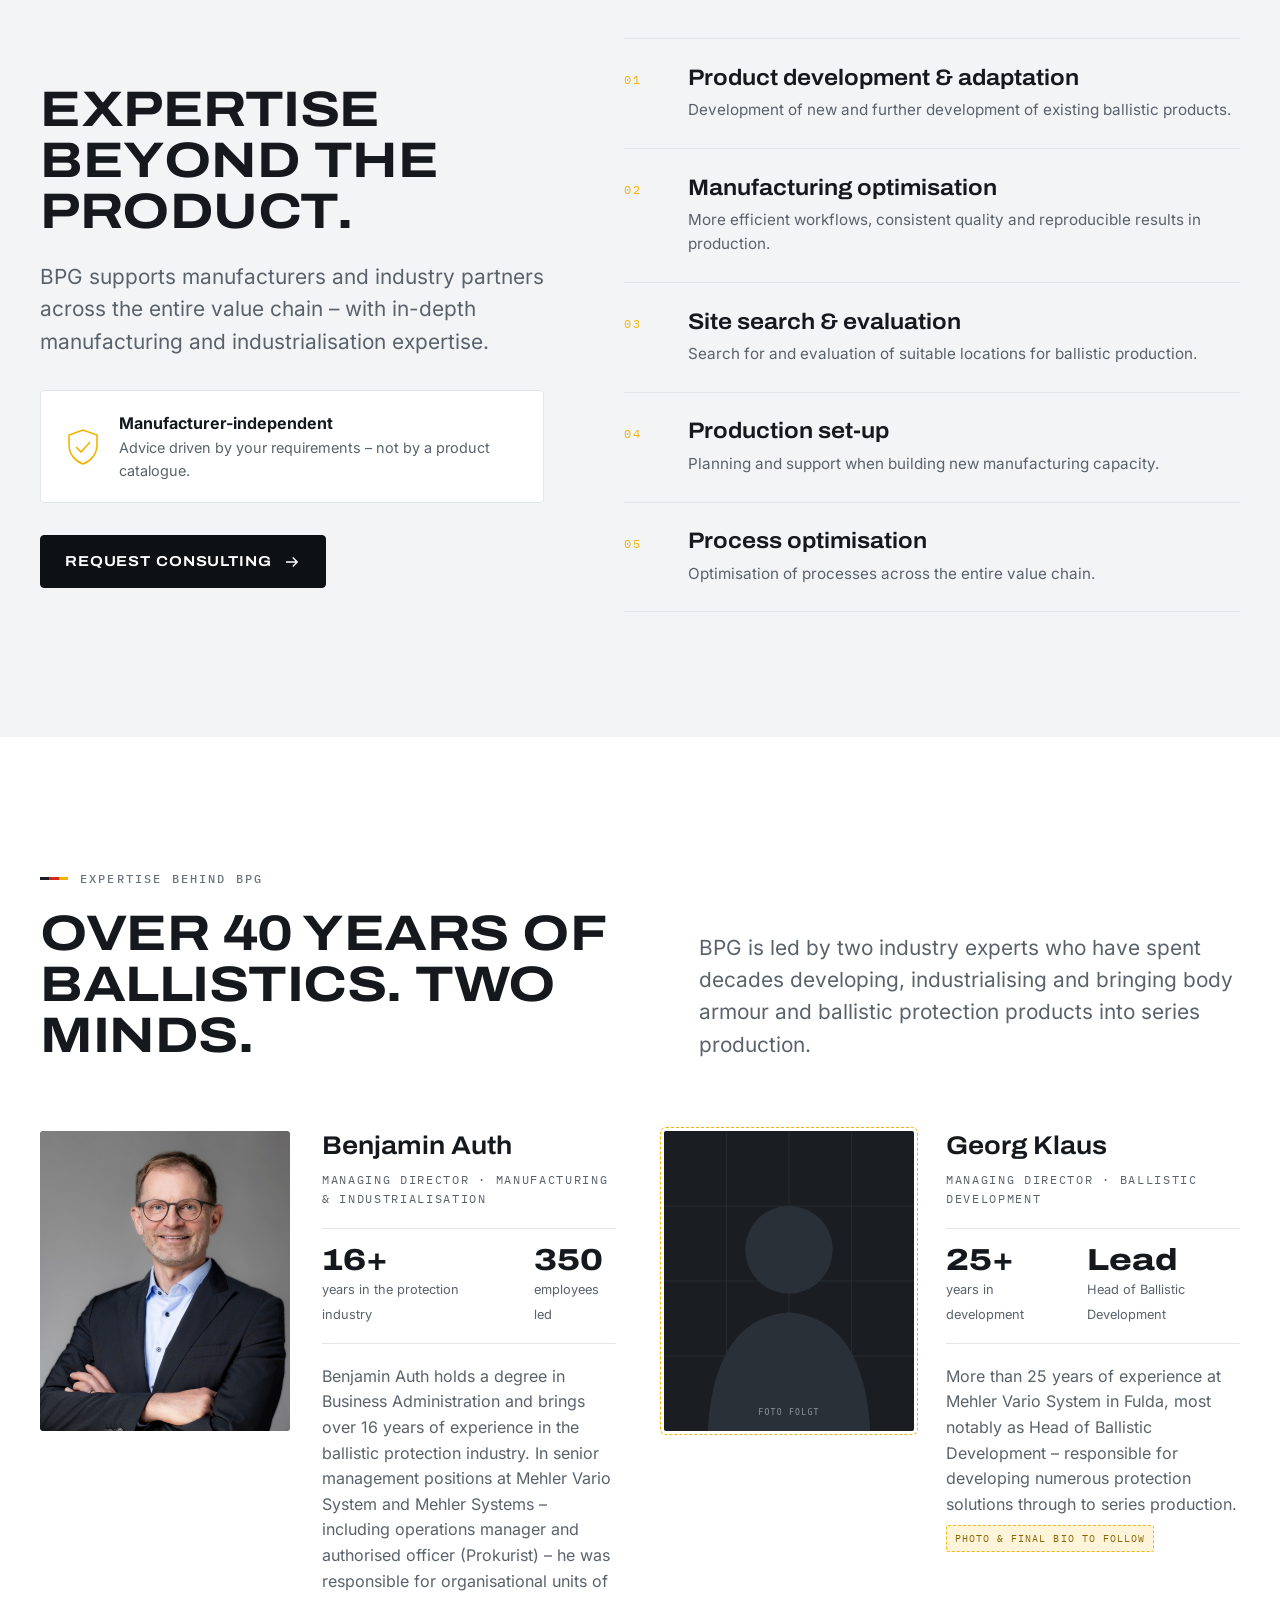
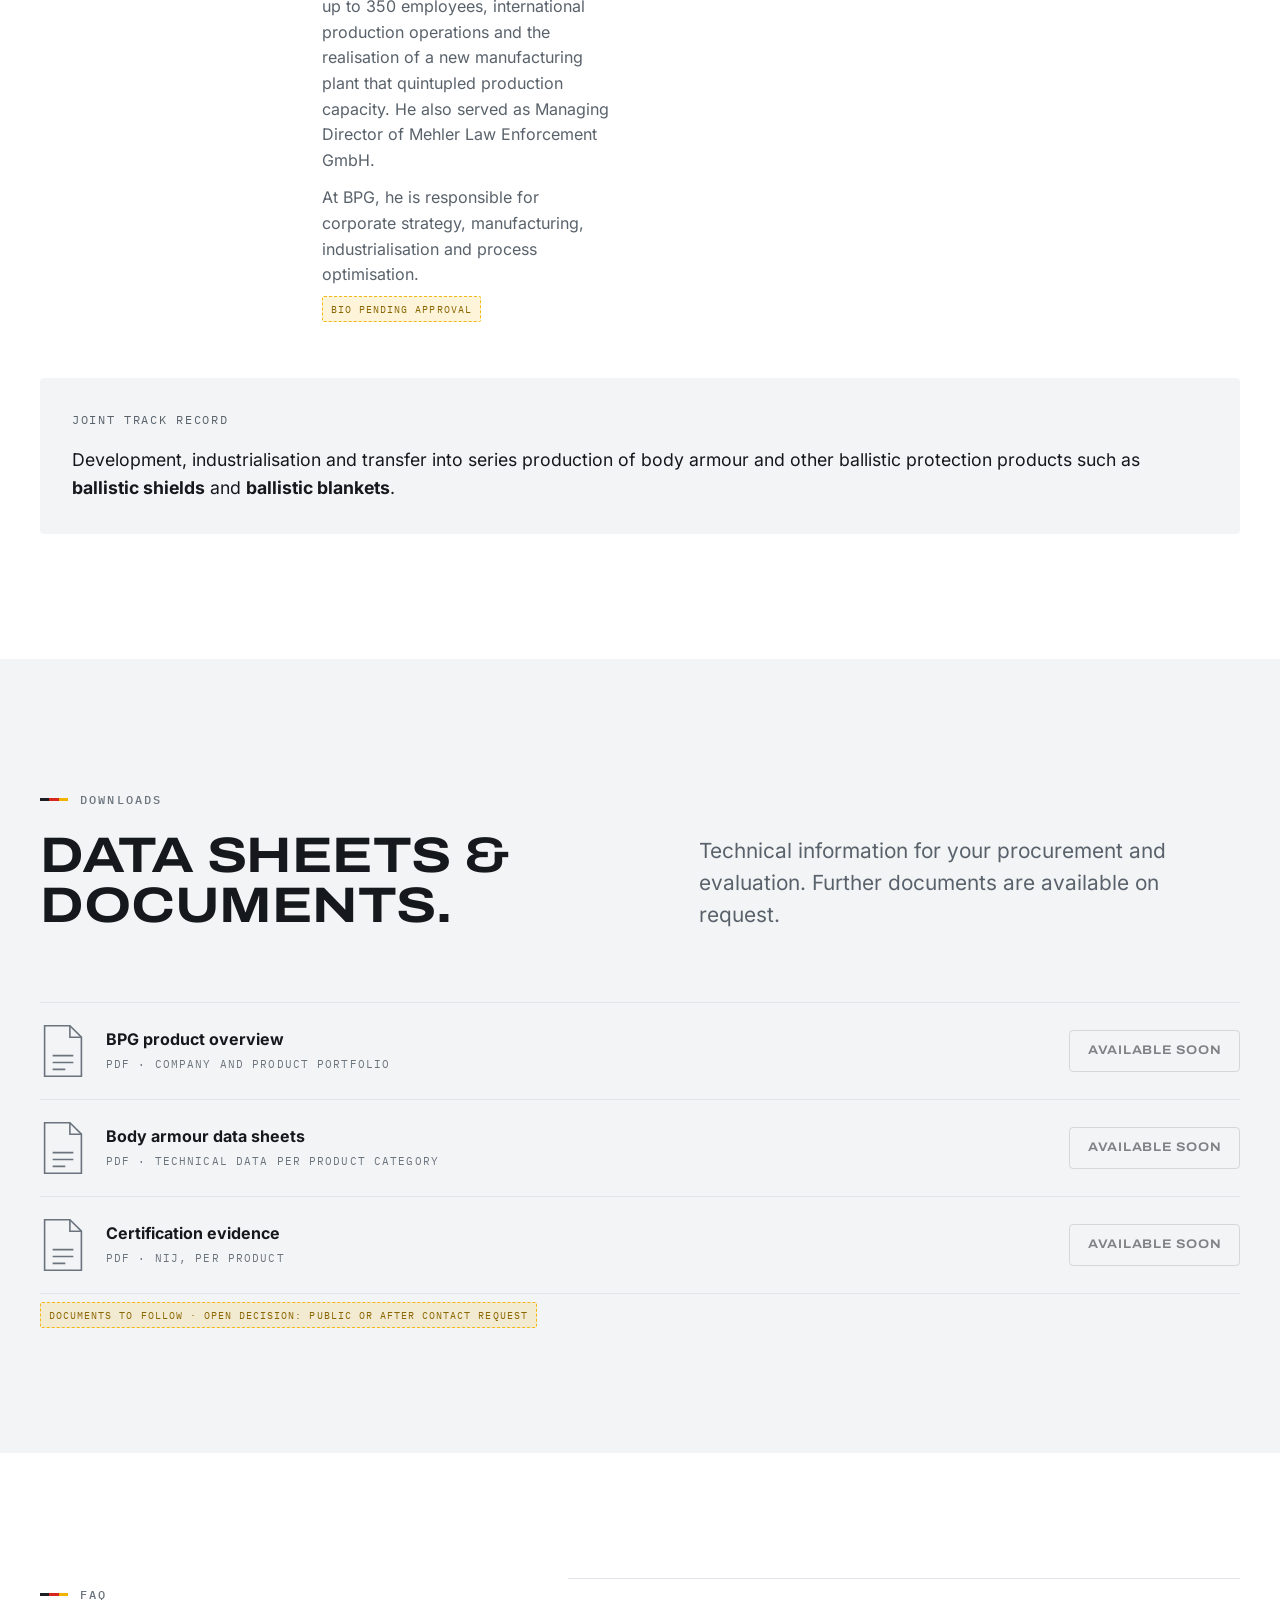
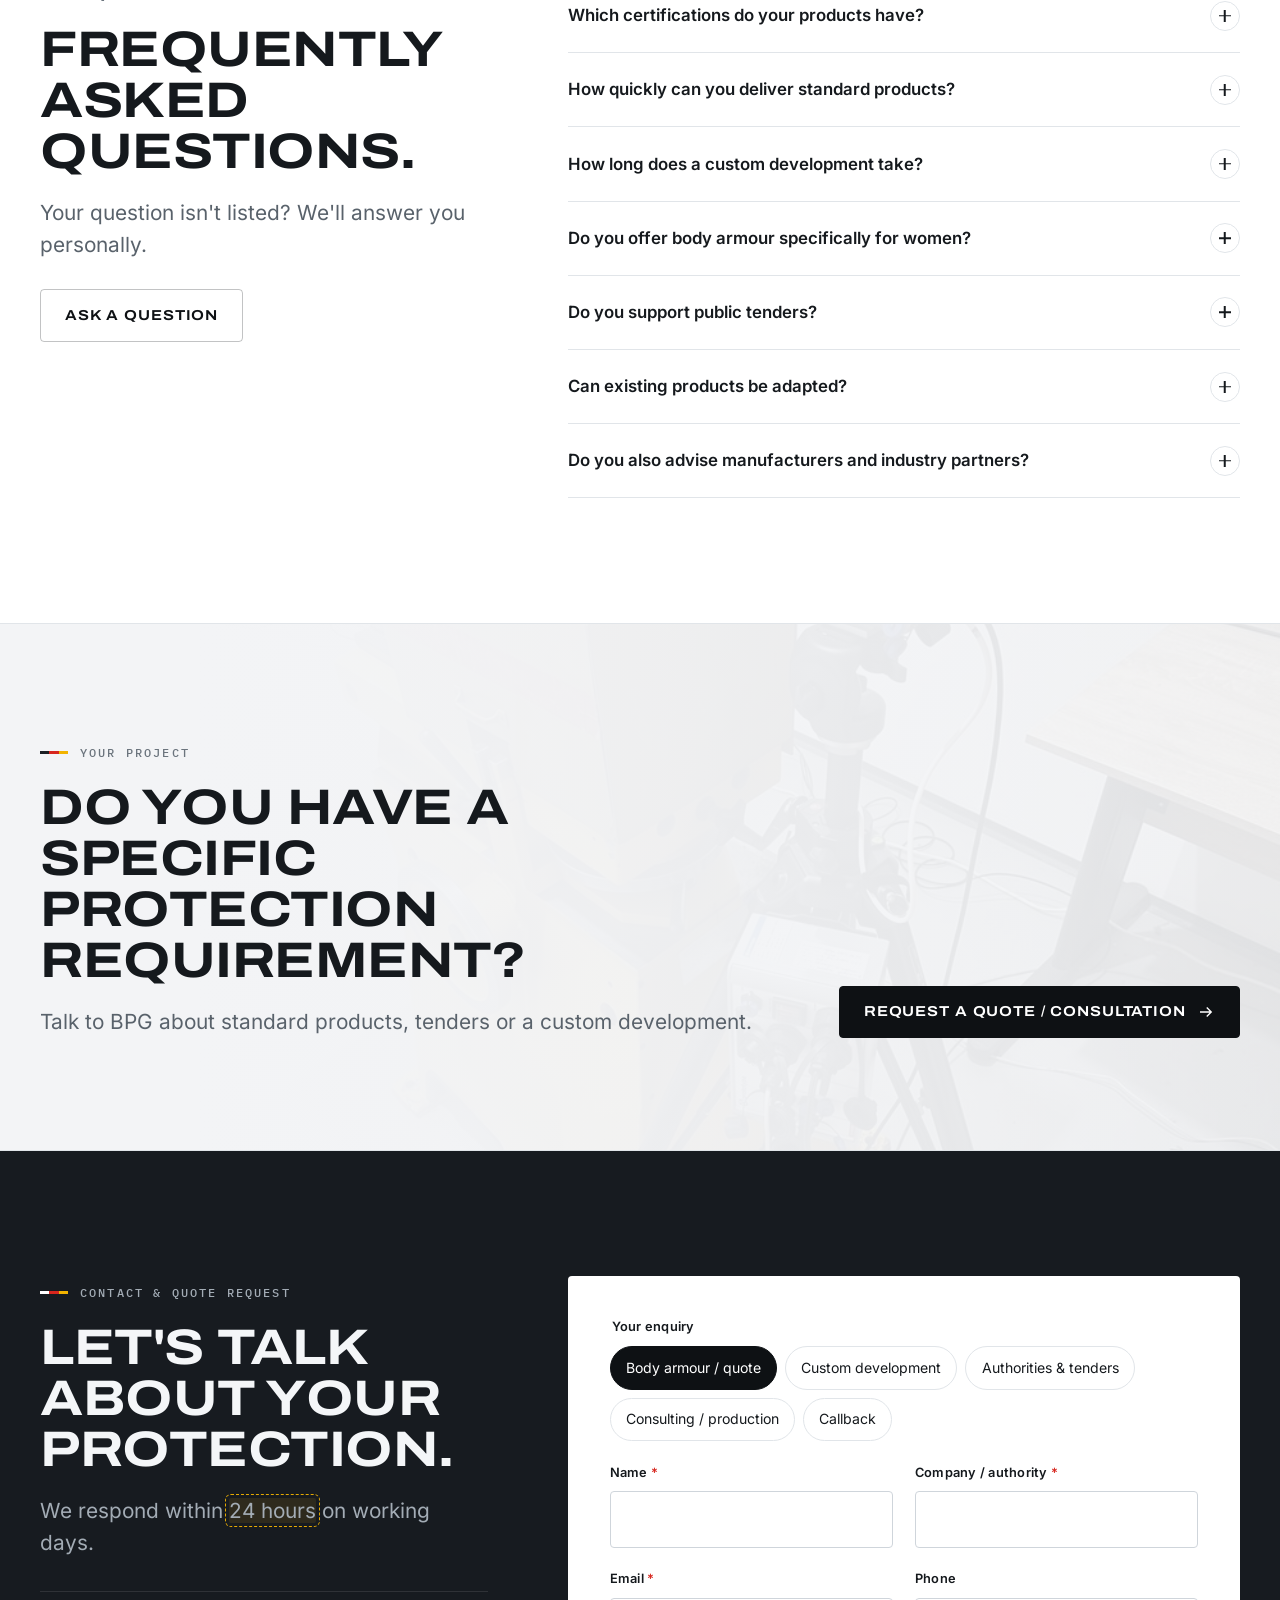
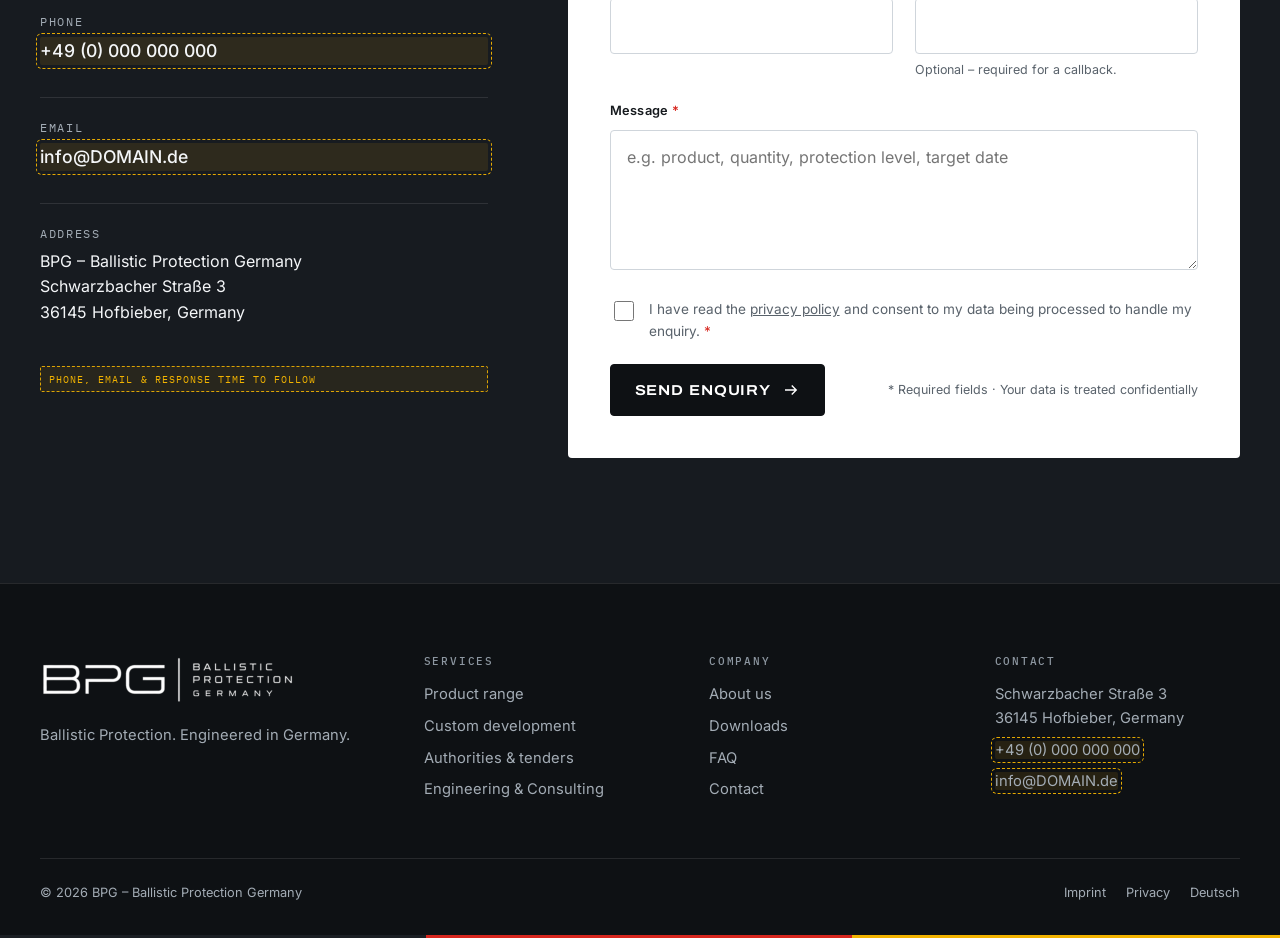
==== commit cf173b91: "Hero-Schrift explizit schwarz (Fix Vererbung von .hero) Co-authored-by: Cursor <cursoragent@cursor.c" ====
--- a/en/index.html
+++ b/en/index.html
@@ -24,7 +24,7 @@
   <link rel="apple-touch-icon" href="../assets/img/apple-touch-icon.png">
   <link rel="preload" href="../assets/fonts/archivo-var.woff2" as="font" type="font/woff2" crossorigin>
   <link rel="preload" href="../assets/fonts/inter-var.woff2" as="font" type="font/woff2" crossorigin>
-  <link rel="stylesheet" href="../assets/css/style.css">
+  <link rel="stylesheet" href="../assets/css/style.css?v=hero-ink">
 
   <script type="application/ld+json">
   {
--- a/assets/css/style.css
+++ b/assets/css/style.css
@@ -272,7 +272,7 @@
 /* ---------- Hero ---------- */
 .hero {
   position: relative; min-height: min(88svh, 920px); display: flex; flex-direction: column; justify-content: flex-end;
-  color: #fff; background: var(--paper); overflow: hidden; isolation: isolate;
+  color: var(--ink); background: var(--paper); overflow: hidden; isolation: isolate;
 }
 .hero__media { position: absolute; inset: 0; z-index: -2; }
 .hero__media img {
@@ -291,12 +291,15 @@
   padding-top: calc(var(--header-h) + 3rem); padding-bottom: clamp(2.5rem, 1.5rem + 4vw, 4.5rem);
   color: var(--ink);
 }
-.hero h1 { font-size: var(--fs-hero); line-height: .98; max-width: 14ch; }
+.hero h1 { font-size: var(--fs-hero); line-height: .98; max-width: 14ch; color: var(--ink); }
 .hero h1 .line { display: block; overflow: hidden; }
-.hero h1 .line > span { display: inline-block; transform: translateY(105%); animation: lineUp 1.1s var(--ease) forwards; }
+.hero h1 .line > span { display: inline-block; transform: translateY(105%); animation: lineUp 1.1s var(--ease) forwards; color: var(--ink); -webkit-text-fill-color: var(--ink); }
 .hero h1 .line:nth-child(2) > span { animation-delay: .12s; }
 .hero h1 .line:nth-child(3) > span { animation-delay: .24s; }
-.hero h1 .accent { color: transparent; -webkit-text-stroke: 1.5px var(--ink); paint-order: stroke fill; }
+.hero h1 .accent {
+  color: var(--ink); -webkit-text-fill-color: transparent;
+  -webkit-text-stroke: 1.75px var(--ink); paint-order: stroke fill;
+}
 @keyframes lineUp { to { transform: none; } }
 .hero__sub { margin-top: 1.75rem; max-width: 56ch; font-size: var(--fs-lead); color: var(--text-muted); opacity: 0; animation: fadeUp 1s .5s var(--ease) forwards; }
 @keyframes fadeUp { from { opacity: 0; transform: translateY(16px); } to { opacity: 1; transform: none; } }
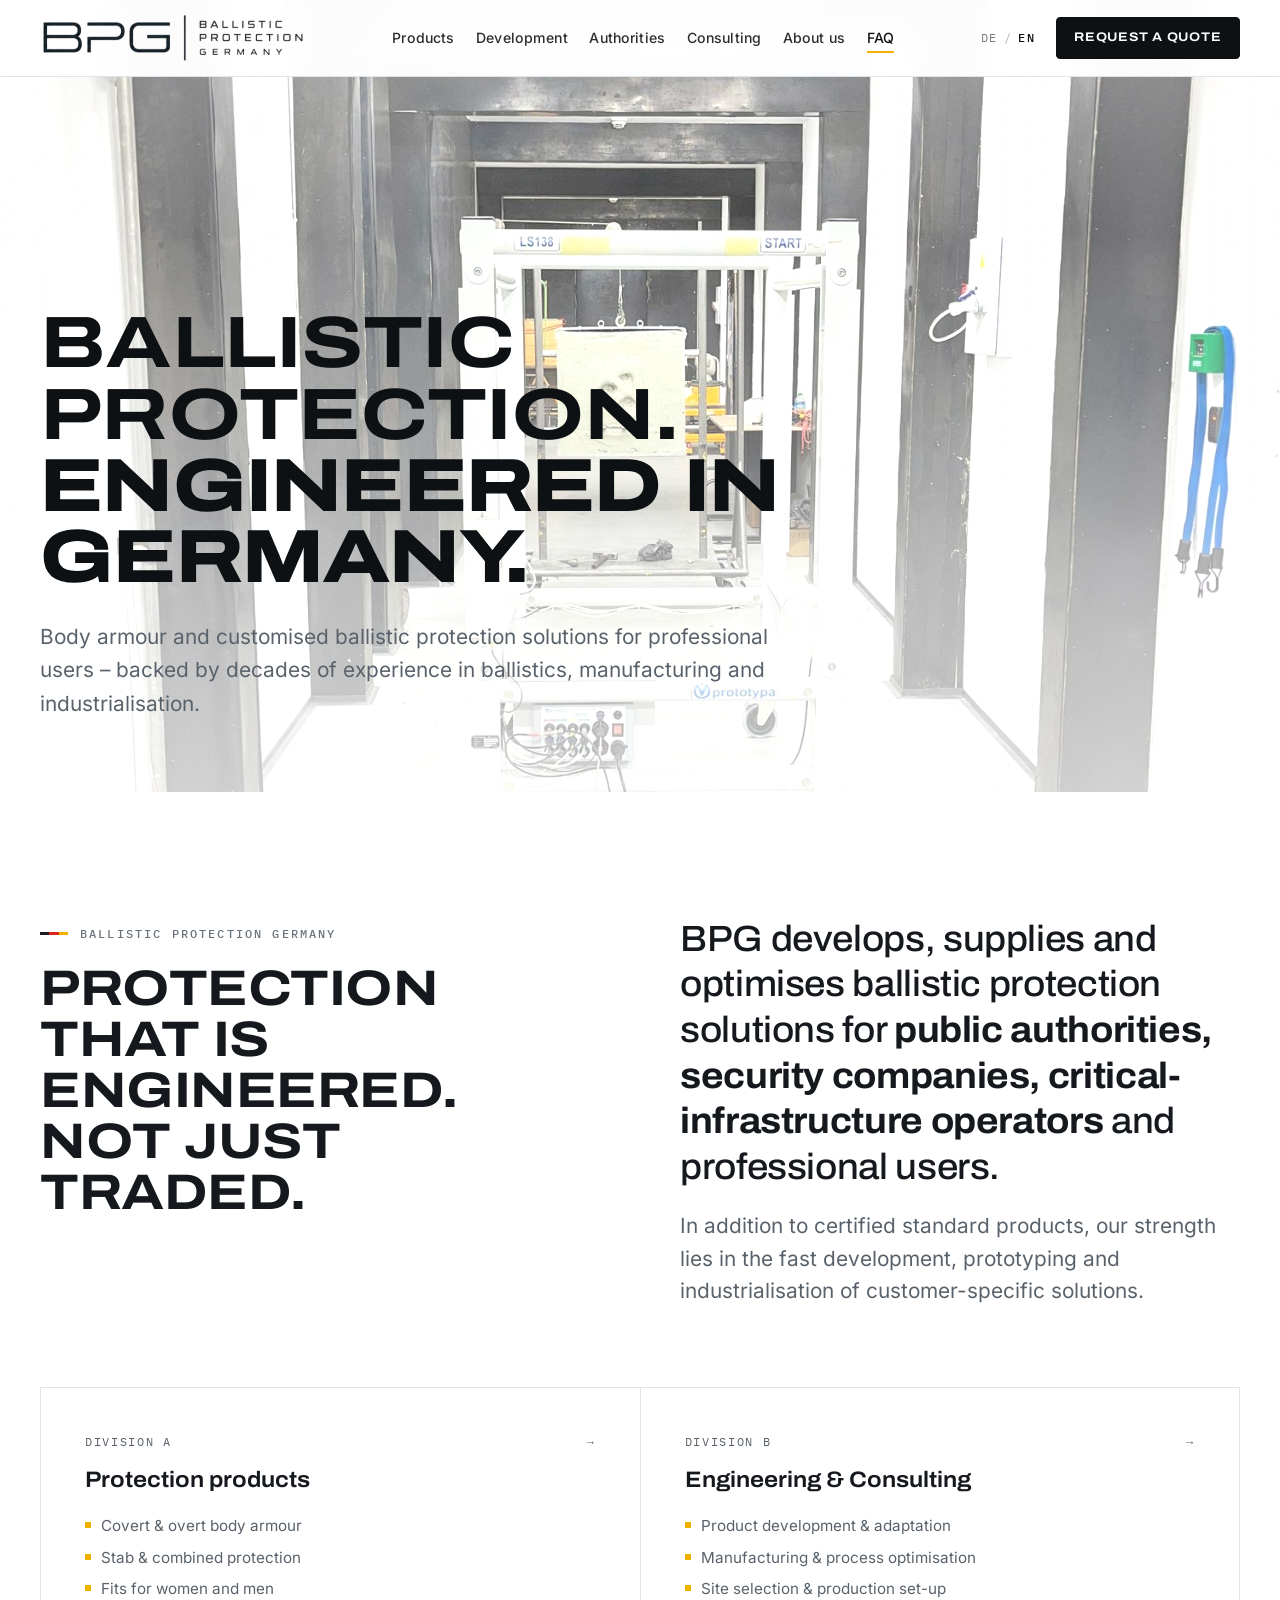
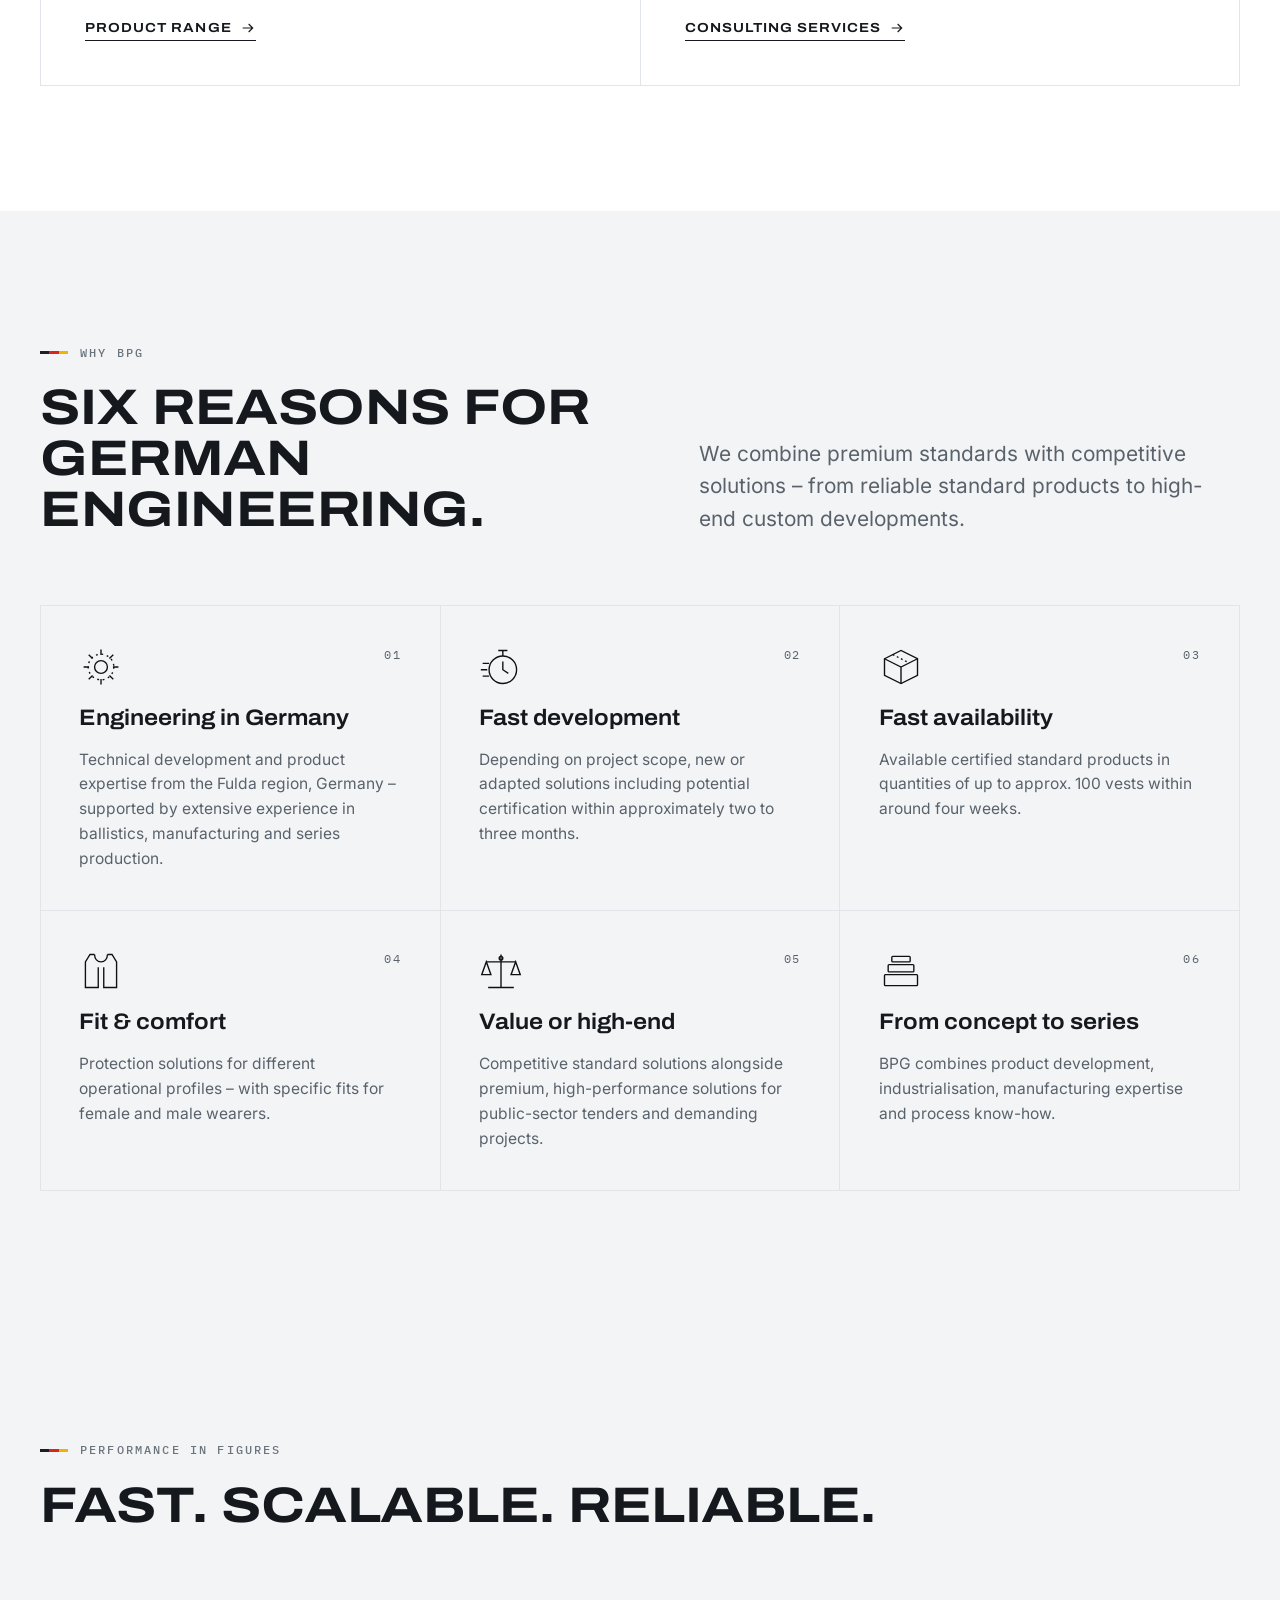
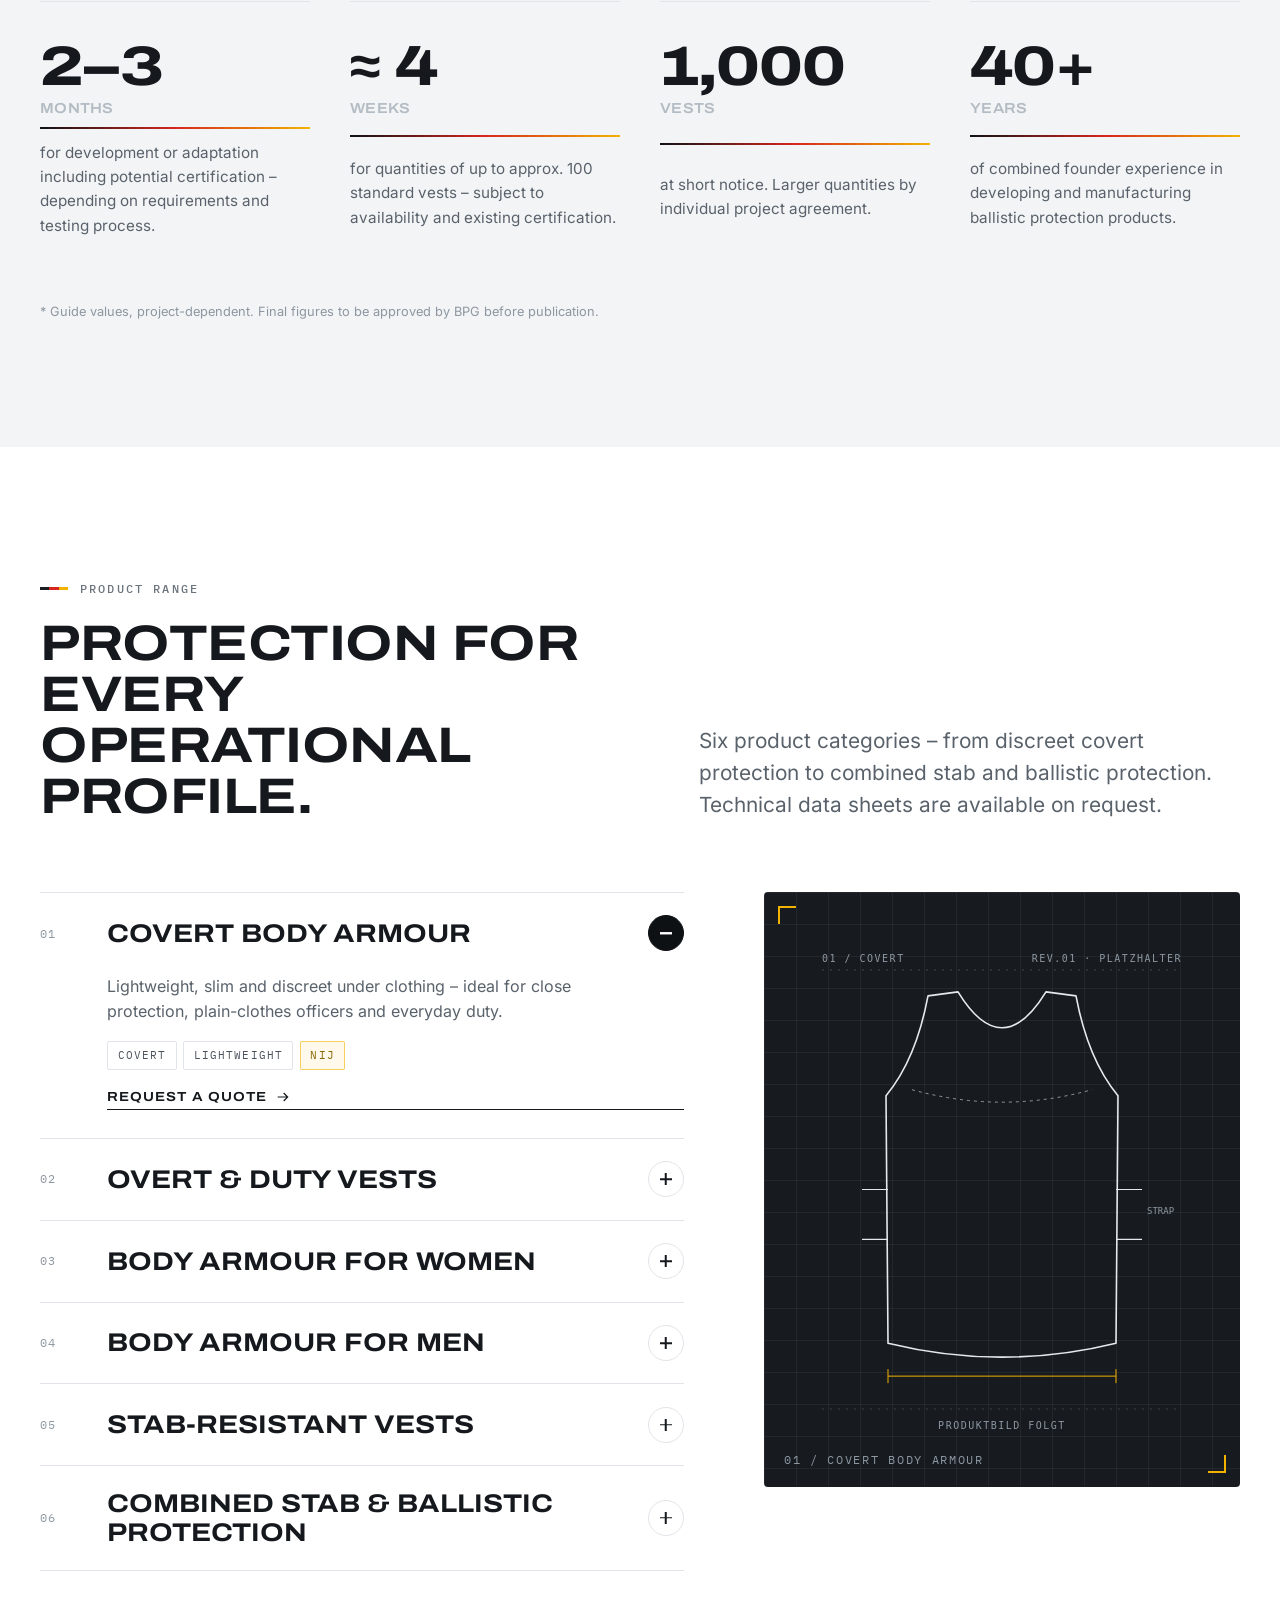
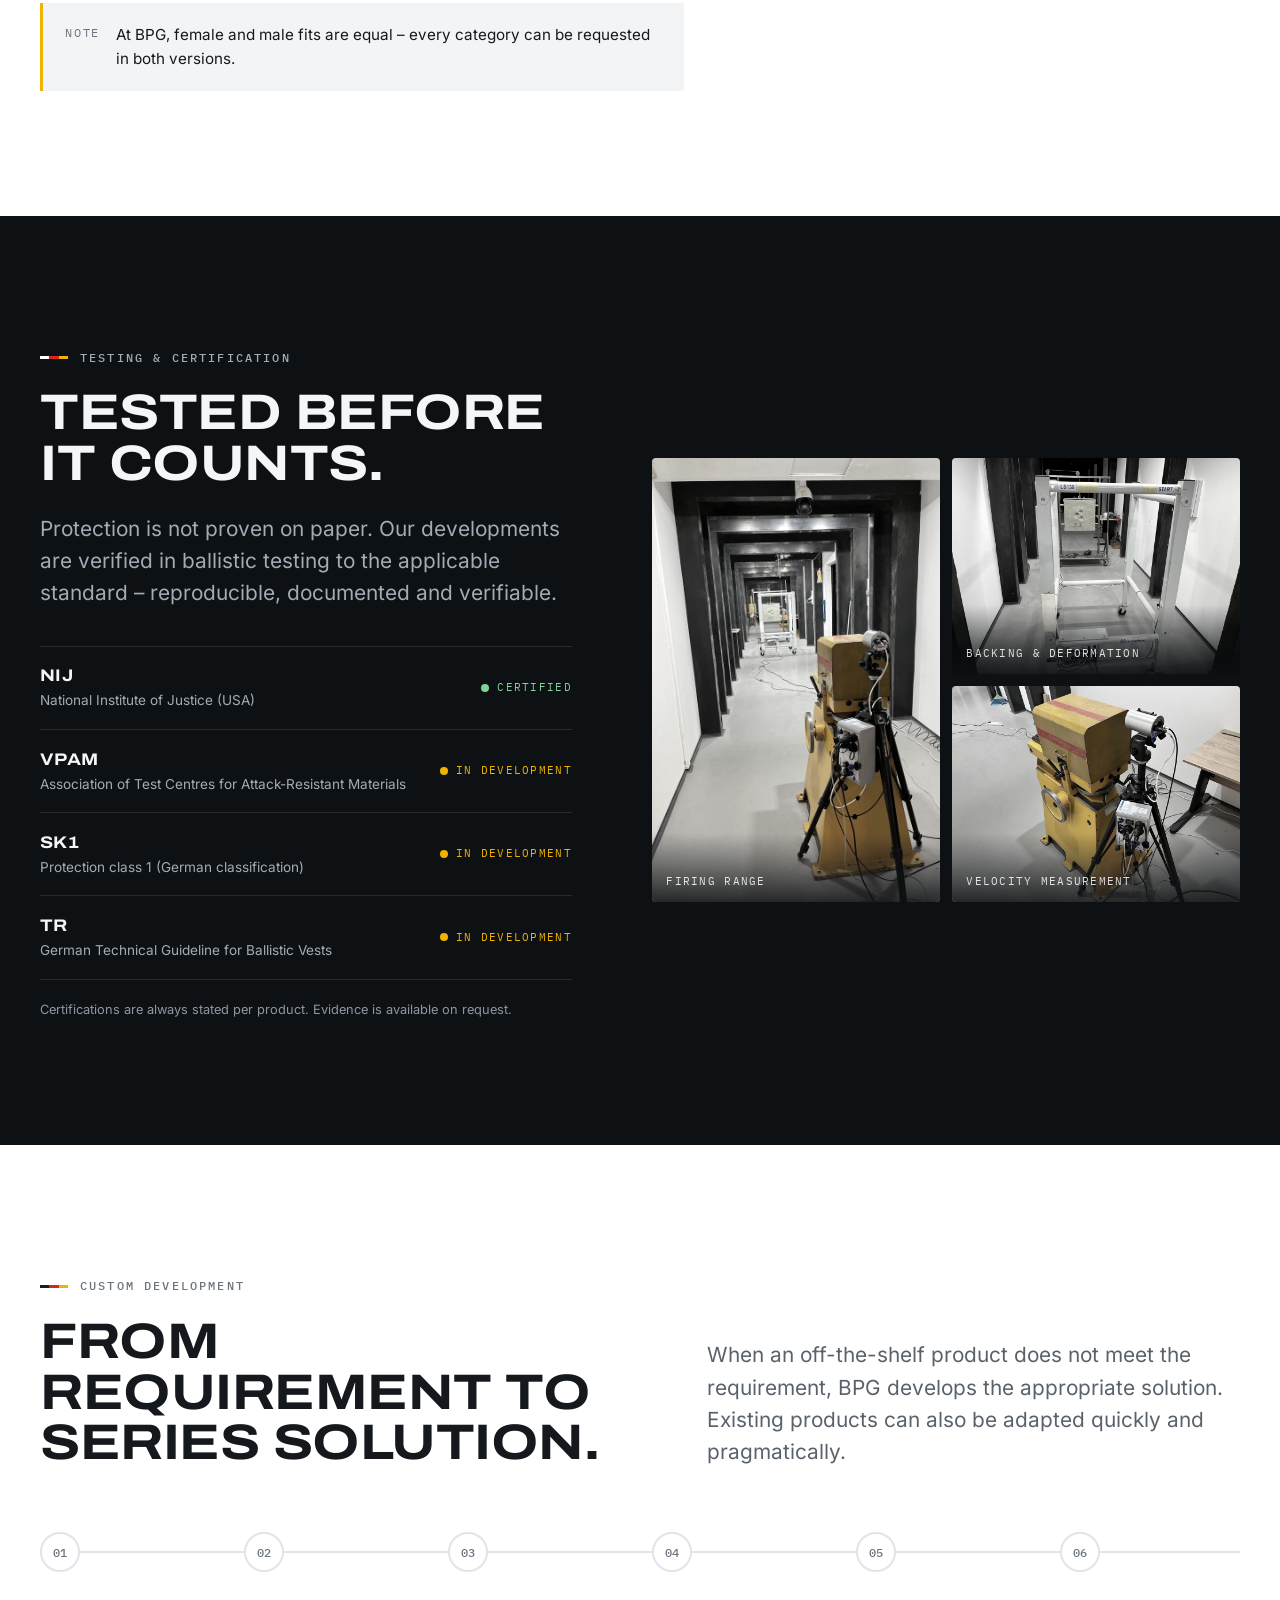
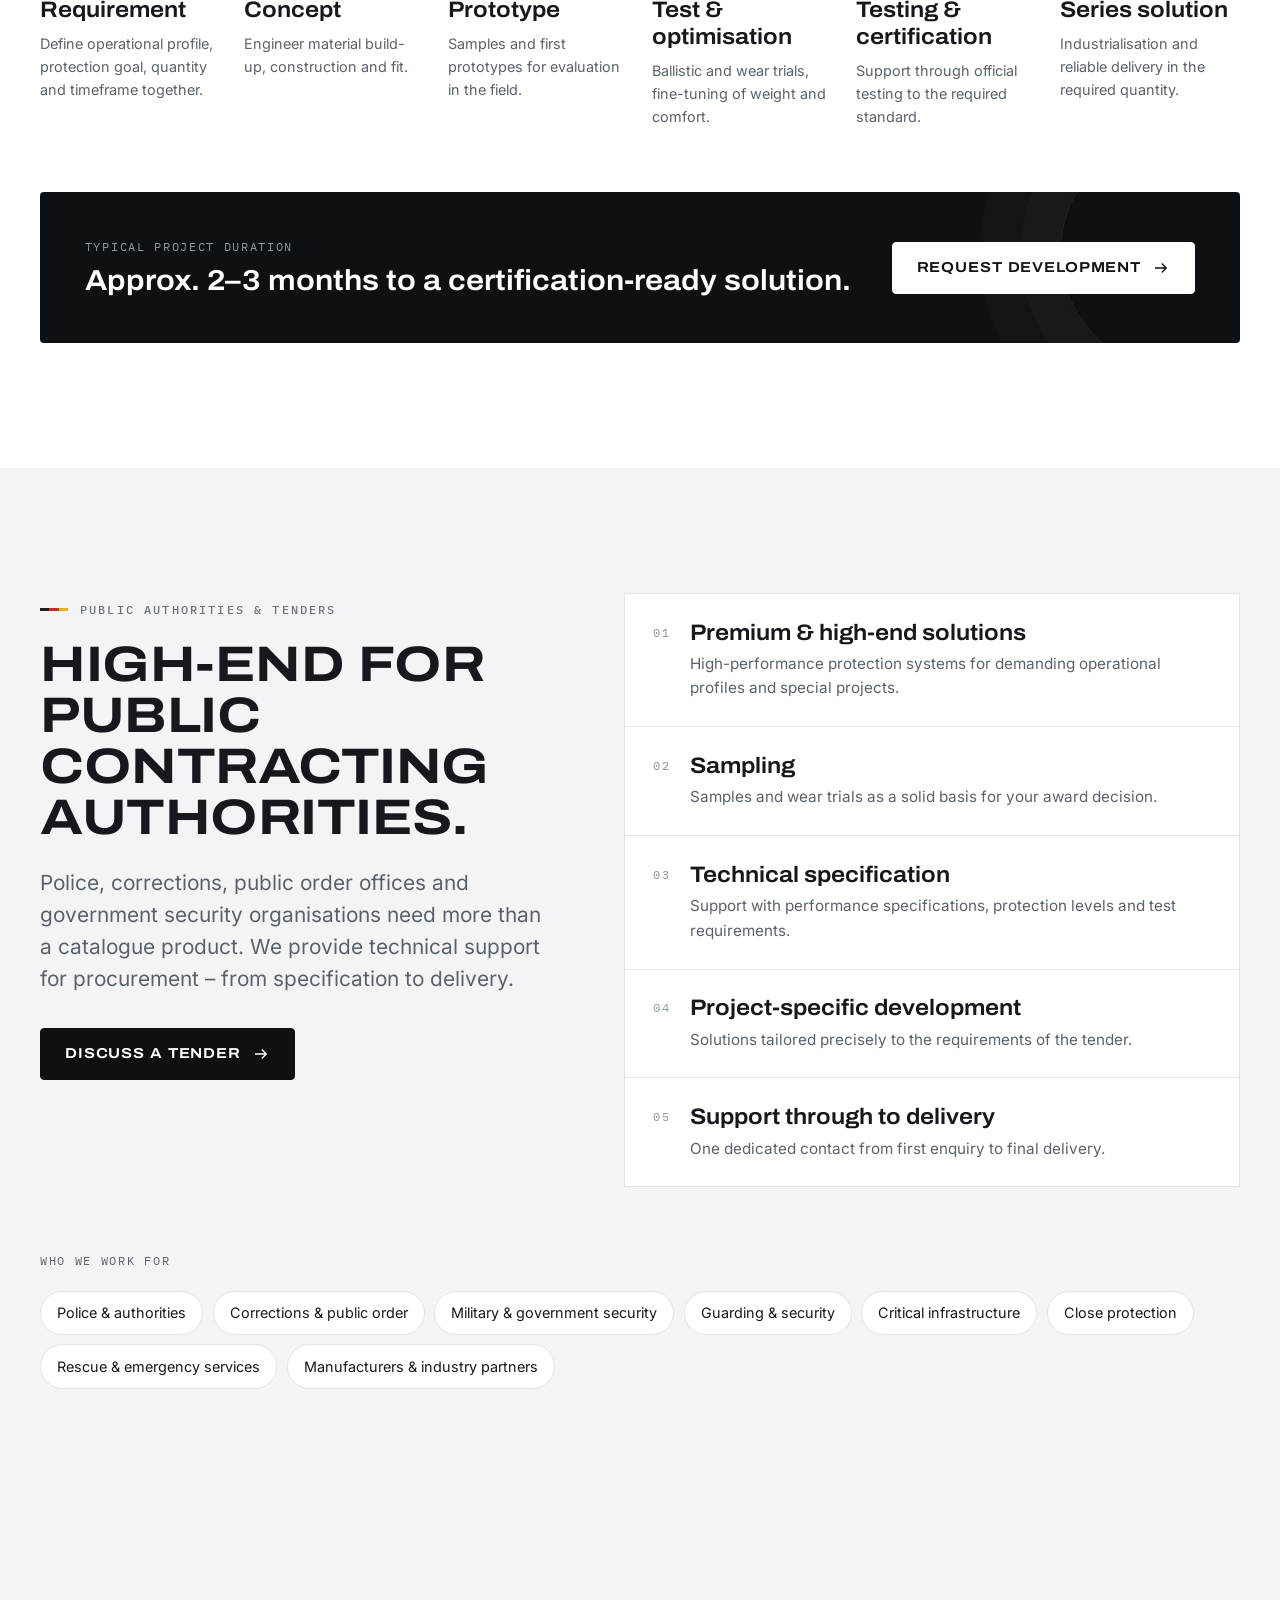
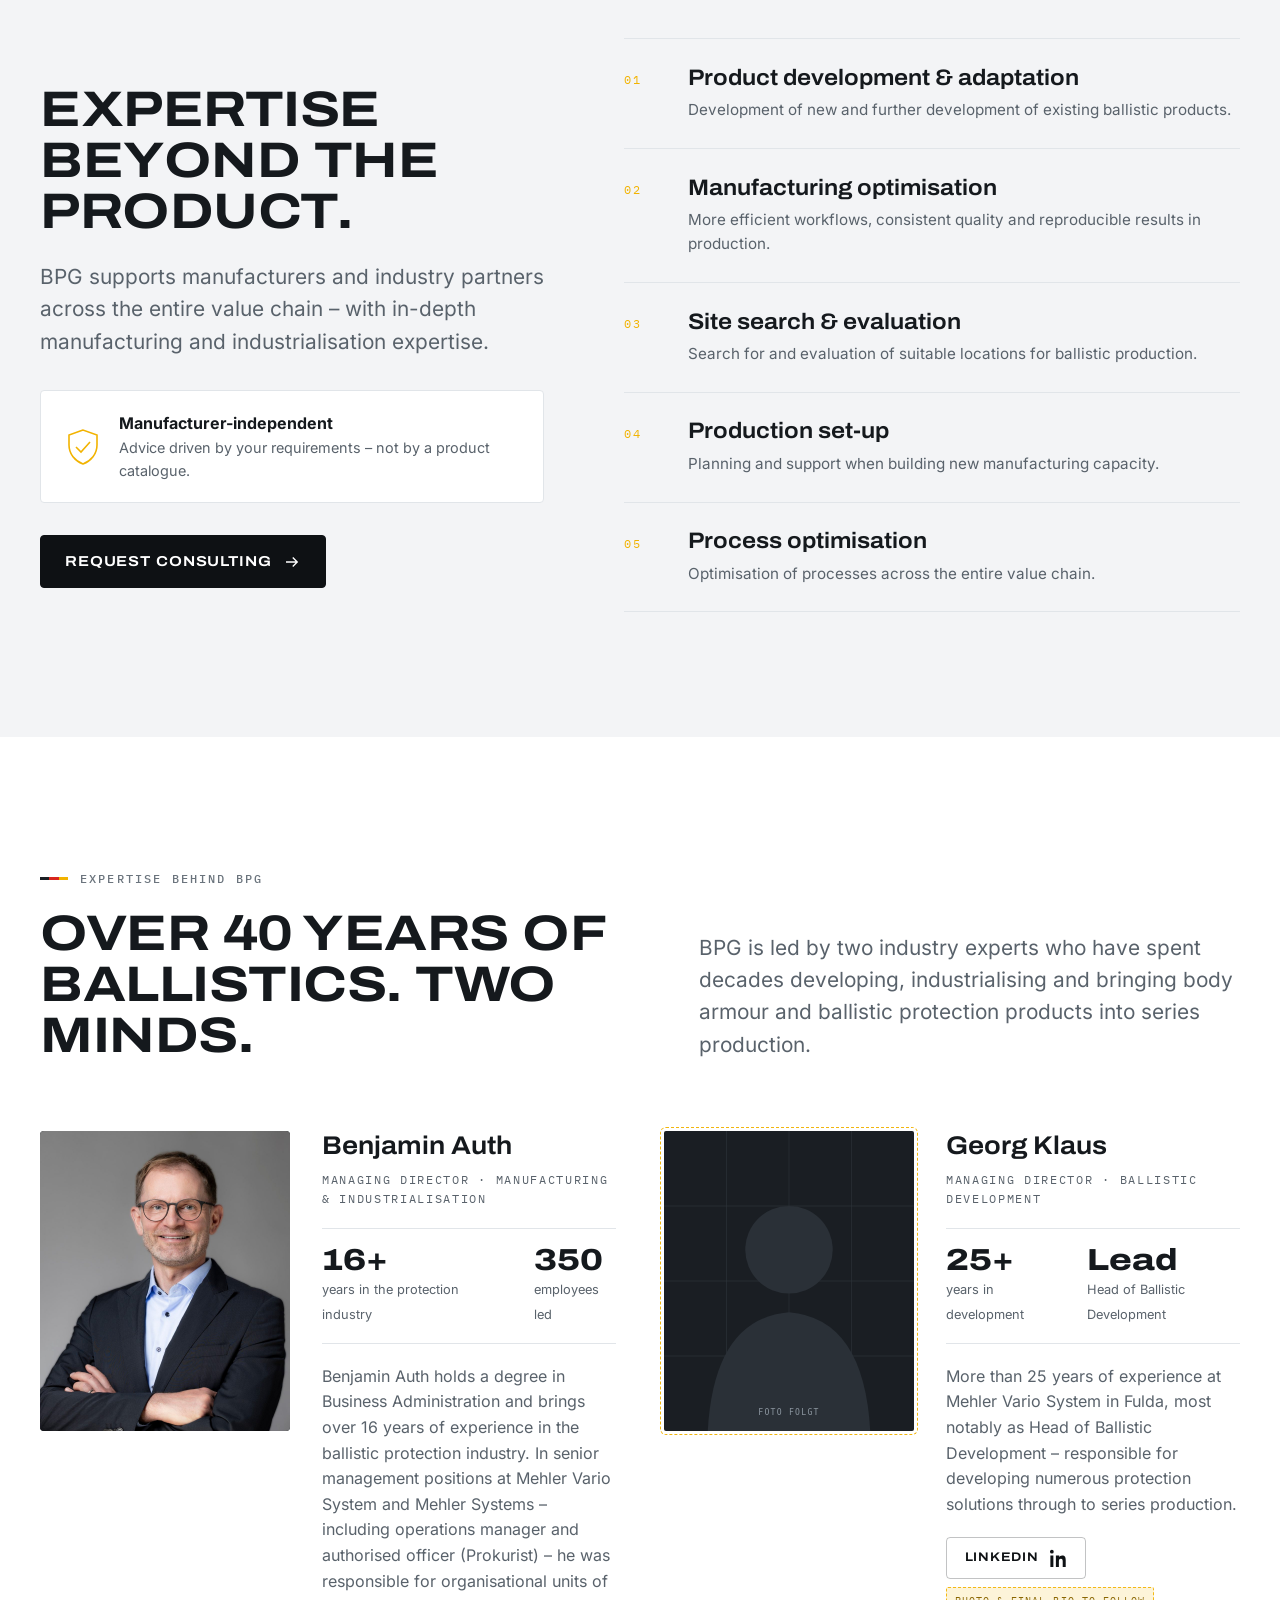
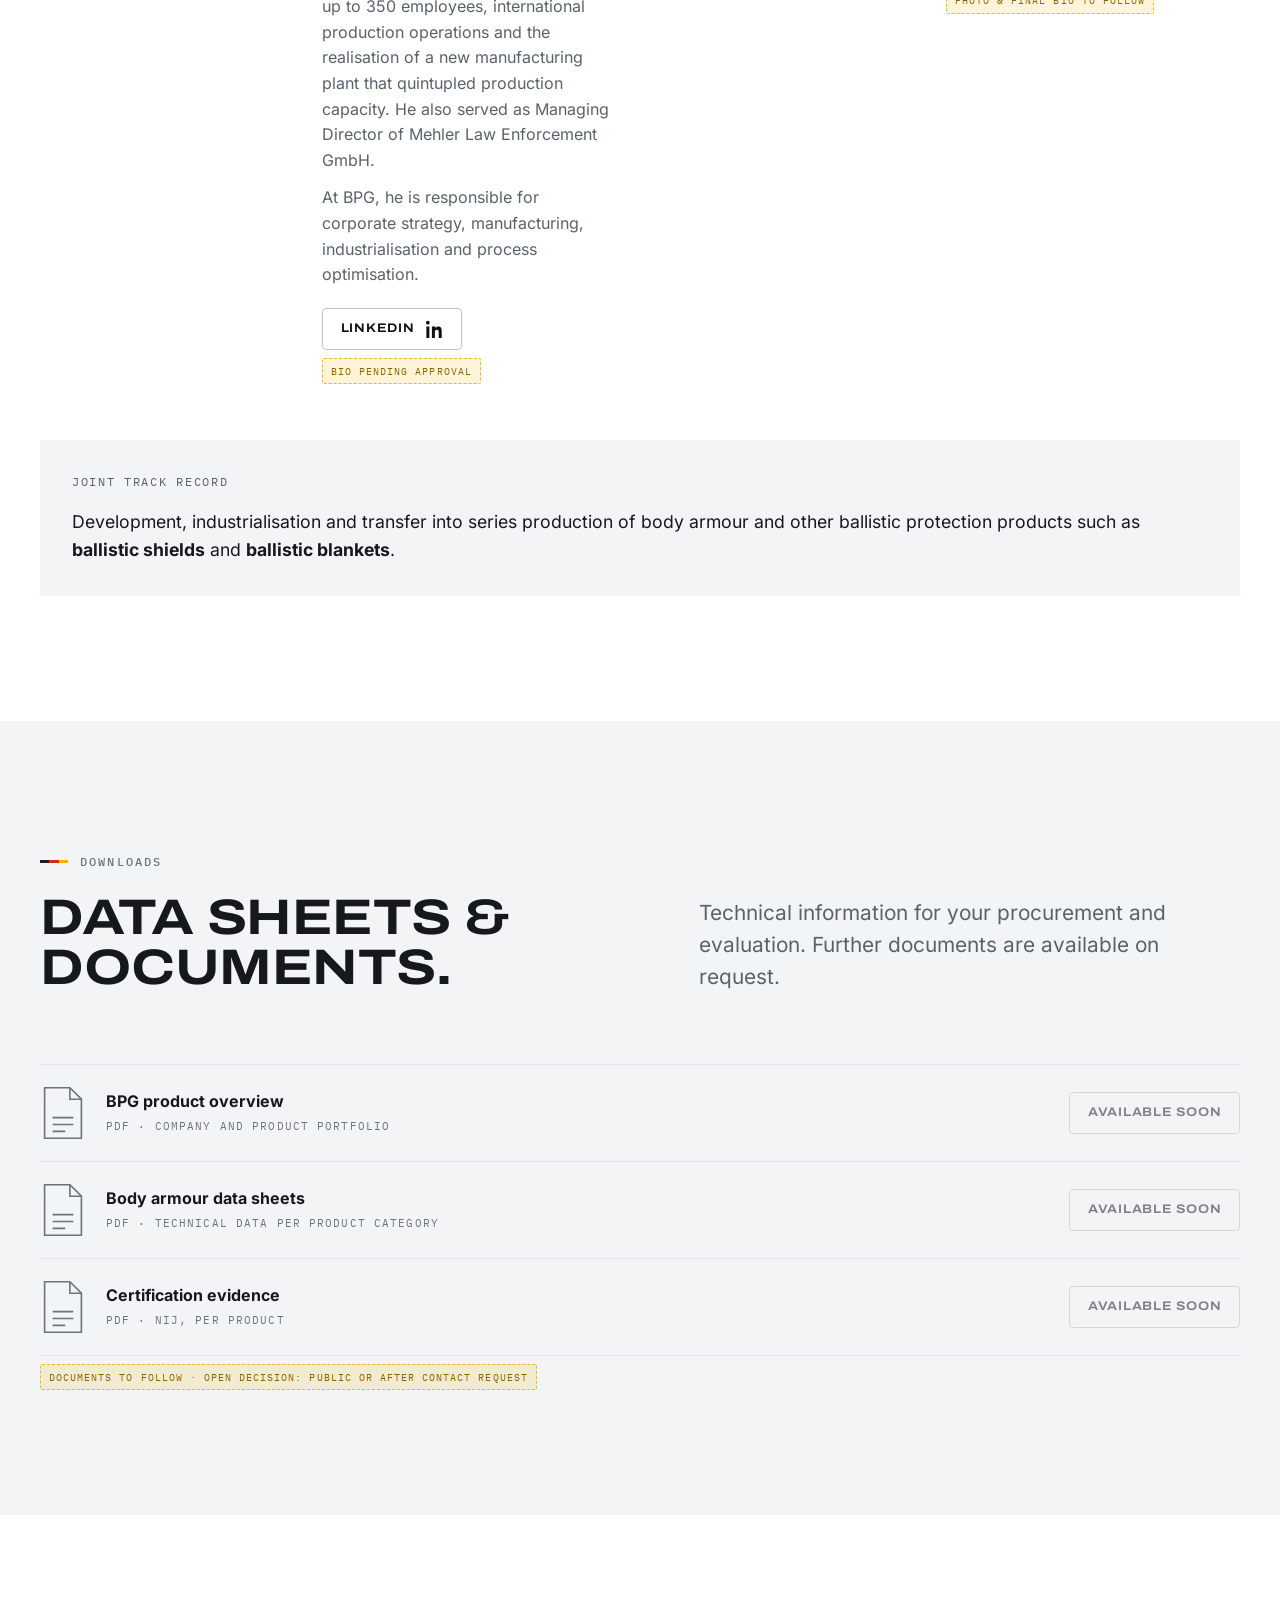
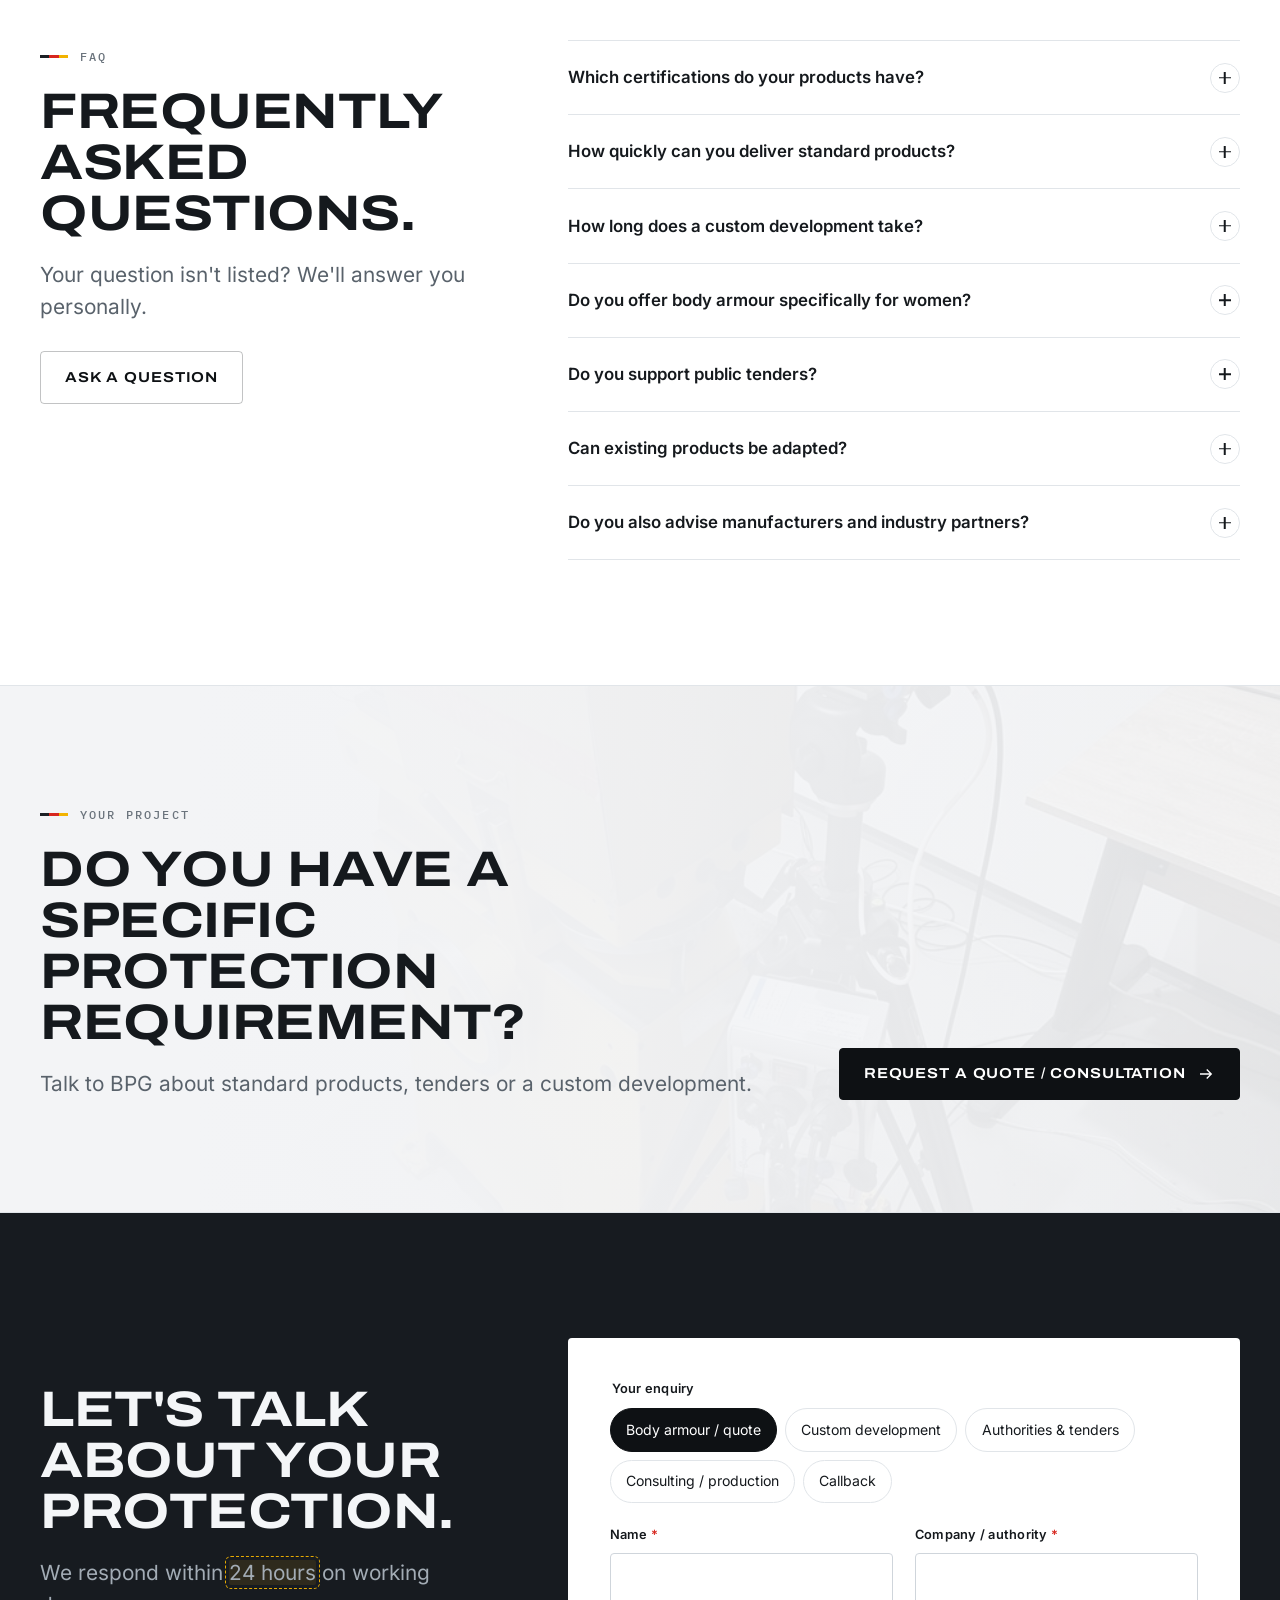
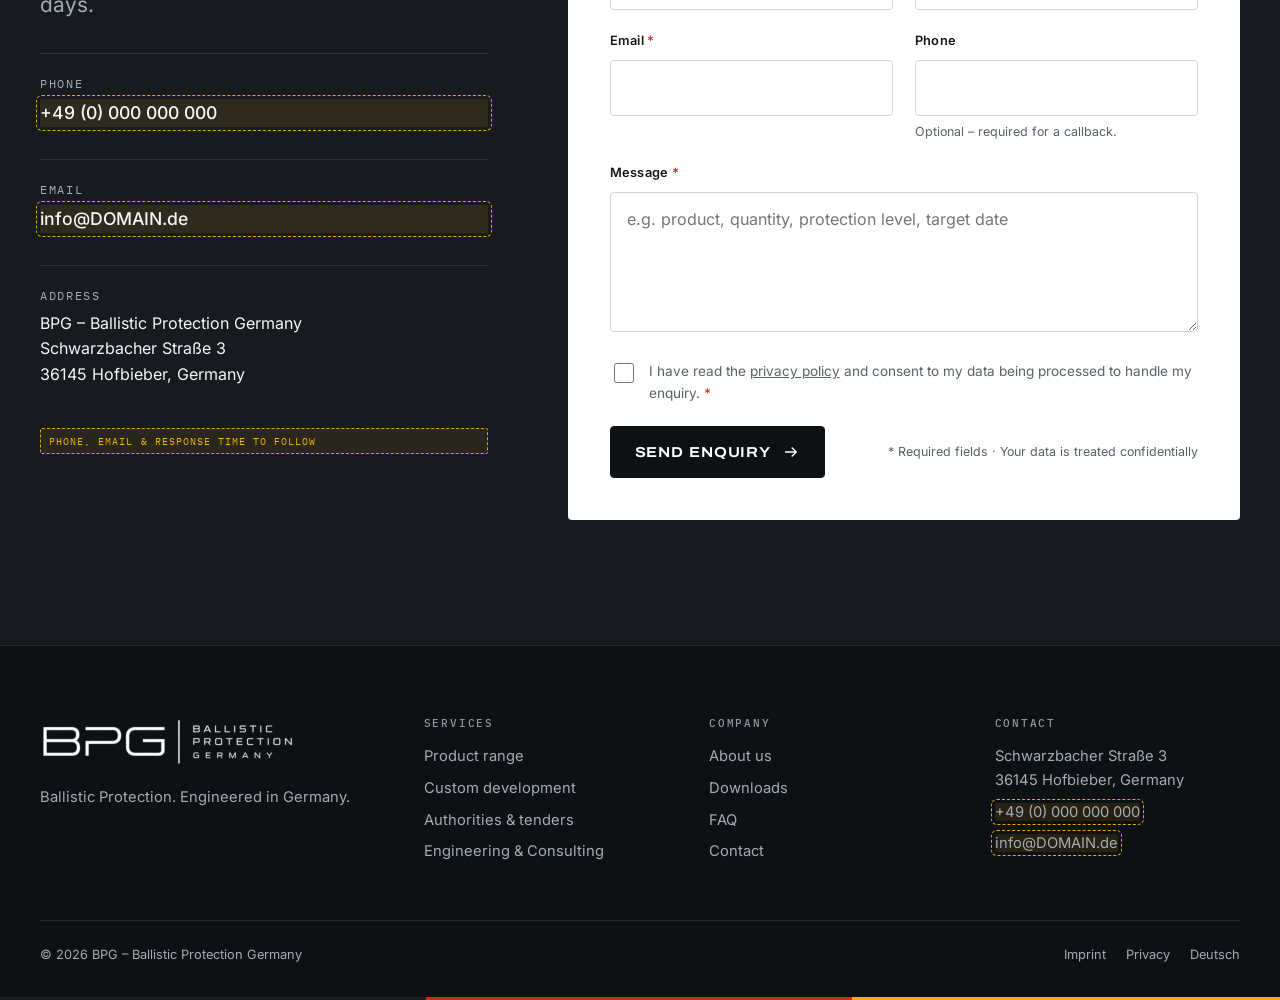
==== commit c733b8bb: "LinkedIn-Buttons in Team-Sektion (Benjamin Auth, Georg Klaus) Co-authored-by: Cursor <cursoragent@cu" ====
--- a/en/index.html
+++ b/en/index.html
@@ -57,6 +57,7 @@
   <symbol id="i-check" viewBox="0 0 24 24" fill="none" stroke="currentColor" stroke-width="1.6"><circle cx="12" cy="12" r="10"/><path d="m7.5 12.5 3 3 6-6.5"/></symbol>
   <symbol id="i-file" viewBox="0 0 40 48" fill="none" stroke="currentColor" stroke-width="1.4"><path d="M4 2h22l10 10v34H4z"/><path d="M26 2v10h10"/><path d="M11 28h18M11 34h18M11 40h11"/></symbol>
   <symbol id="i-shield" viewBox="0 0 40 40" fill="none" stroke="currentColor" stroke-width="1.6"><path d="M20 3 6 8v10c0 9 6 16 14 19 8-3 14-10 14-19V8z"/><path d="m13 20 5 5 9-10"/></symbol>
+  <symbol id="i-linkedin" viewBox="0 0 24 24" fill="currentColor"><path d="M4.98 3.5a2.5 2.5 0 1 1-5 0 2.5 2.5 0 0 1 5 0zM.5 8.5h4V24h-4V8.5zM8.5 8.5h3.8v2.1h.05c.53-1 1.84-2.1 3.8-2.1 4.06 0 4.8 2.67 4.8 6.15V24h-4v-7.1c0-1.7-.03-3.88-2.37-3.88-2.37 0-2.73 1.85-2.73 3.76V24h-4V8.5z"/></symbol>
   <!-- USP-Icons -->
   <symbol id="u-eng" viewBox="0 0 48 48" fill="none" stroke="currentColor" stroke-width="1.5"><circle cx="24" cy="24" r="7"/><path d="M24 5v6M24 37v6M5 24h6M37 24h6M10.6 10.6l4.2 4.2M33.2 33.2l4.2 4.2M10.6 37.4l4.2-4.2M33.2 14.8l4.2-4.2"/><circle cx="24" cy="24" r="14" stroke-dasharray="2 4"/></symbol>
   <symbol id="u-fast" viewBox="0 0 48 48" fill="none" stroke="currentColor" stroke-width="1.5"><circle cx="26" cy="27" r="15"/><path d="M26 18v9l6 4M21 6h10M26 6v6M4 20h7M2 27h7M4 34h7"/></symbol>
@@ -470,6 +471,7 @@
           </div>
           <p style="margin-top:1.25rem">Benjamin Auth holds a degree in Business Administration and brings over 16 years of experience in the ballistic protection industry. In senior management positions at Mehler Vario System and Mehler Systems – including operations manager and authorised officer (Prokurist) – he was responsible for organisational units of up to 350 employees, international production operations and the realisation of a new manufacturing plant that quintupled production capacity. He also served as Managing Director of Mehler Law Enforcement GmbH.</p>
           <p style="margin-top:.75rem">At BPG, he is responsible for corporate strategy, manufacturing, industrialisation and process optimisation.</p>
+          <p class="person__social"><a class="btn btn--ghost btn--sm" href="https://www.linkedin.com/in/benjamin-auth-311558184/" target="_blank" rel="noopener noreferrer" aria-label="Benjamin Auth on LinkedIn">LinkedIn <svg aria-hidden="true"><use href="#i-linkedin"/></svg></a></p>
           <span class="ph-note">Bio pending approval</span>
         </div>
       </article>
@@ -483,6 +485,7 @@
             <div><strong>Lead</strong><span>Head of Ballistic Development</span></div>
           </div>
           <p style="margin-top:1.25rem">More than 25 years of experience at Mehler Vario System in Fulda, most notably as Head of Ballistic Development – responsible for developing numerous protection solutions through to series production.</p>
+          <p class="person__social"><a class="btn btn--ghost btn--sm" href="https://www.linkedin.com/in/georg-klaus-ballistischer-schutz-ballistic-protection-18b7323b/" target="_blank" rel="noopener noreferrer" aria-label="Georg Klaus on LinkedIn">LinkedIn <svg aria-hidden="true"><use href="#i-linkedin"/></svg></a></p>
           <span class="ph-note">Photo &amp; final bio to follow</span>
         </div>
       </article>
--- a/assets/css/style.css
+++ b/assets/css/style.css
@@ -522,6 +522,7 @@
 .person__facts strong { display: block; font-family: var(--font-display); font-stretch: 120%; font-size: 1.9rem; font-weight: 800; line-height: 1; }
 .person__facts span { font-size: .8rem; color: var(--text-muted); }
 .person p { color: var(--text-muted); }
+.person__social { margin-top: 1.25rem; }
 .track-record { margin-top: 3.5rem; padding: 2rem; background: var(--paper); border-radius: var(--radius); display: grid; gap: 1rem; }
 @media (min-width: 800px) { .team-grid { grid-template-columns: 1fr 1fr; gap: 3rem; } }
 @media (min-width: 1100px) { .person { grid-template-columns: .85fr 1fr; gap: 2rem; align-items: start; } }
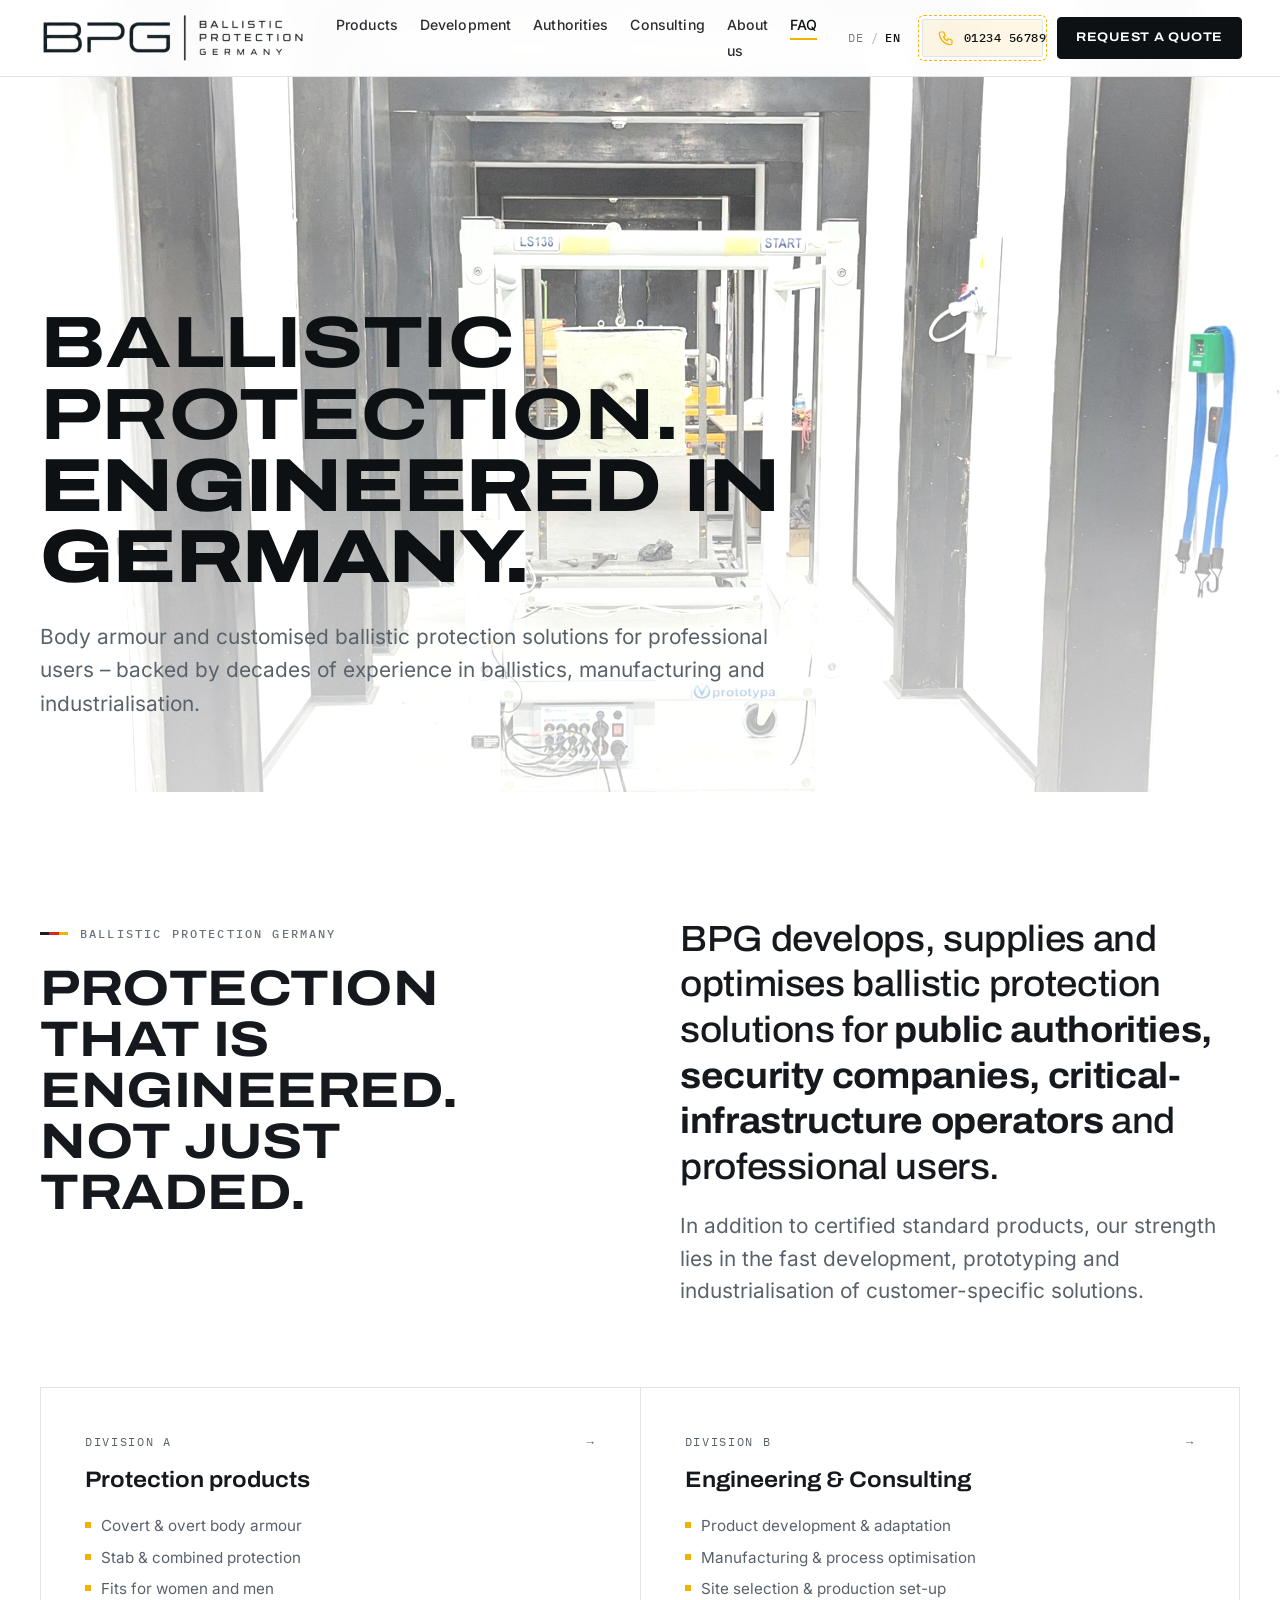
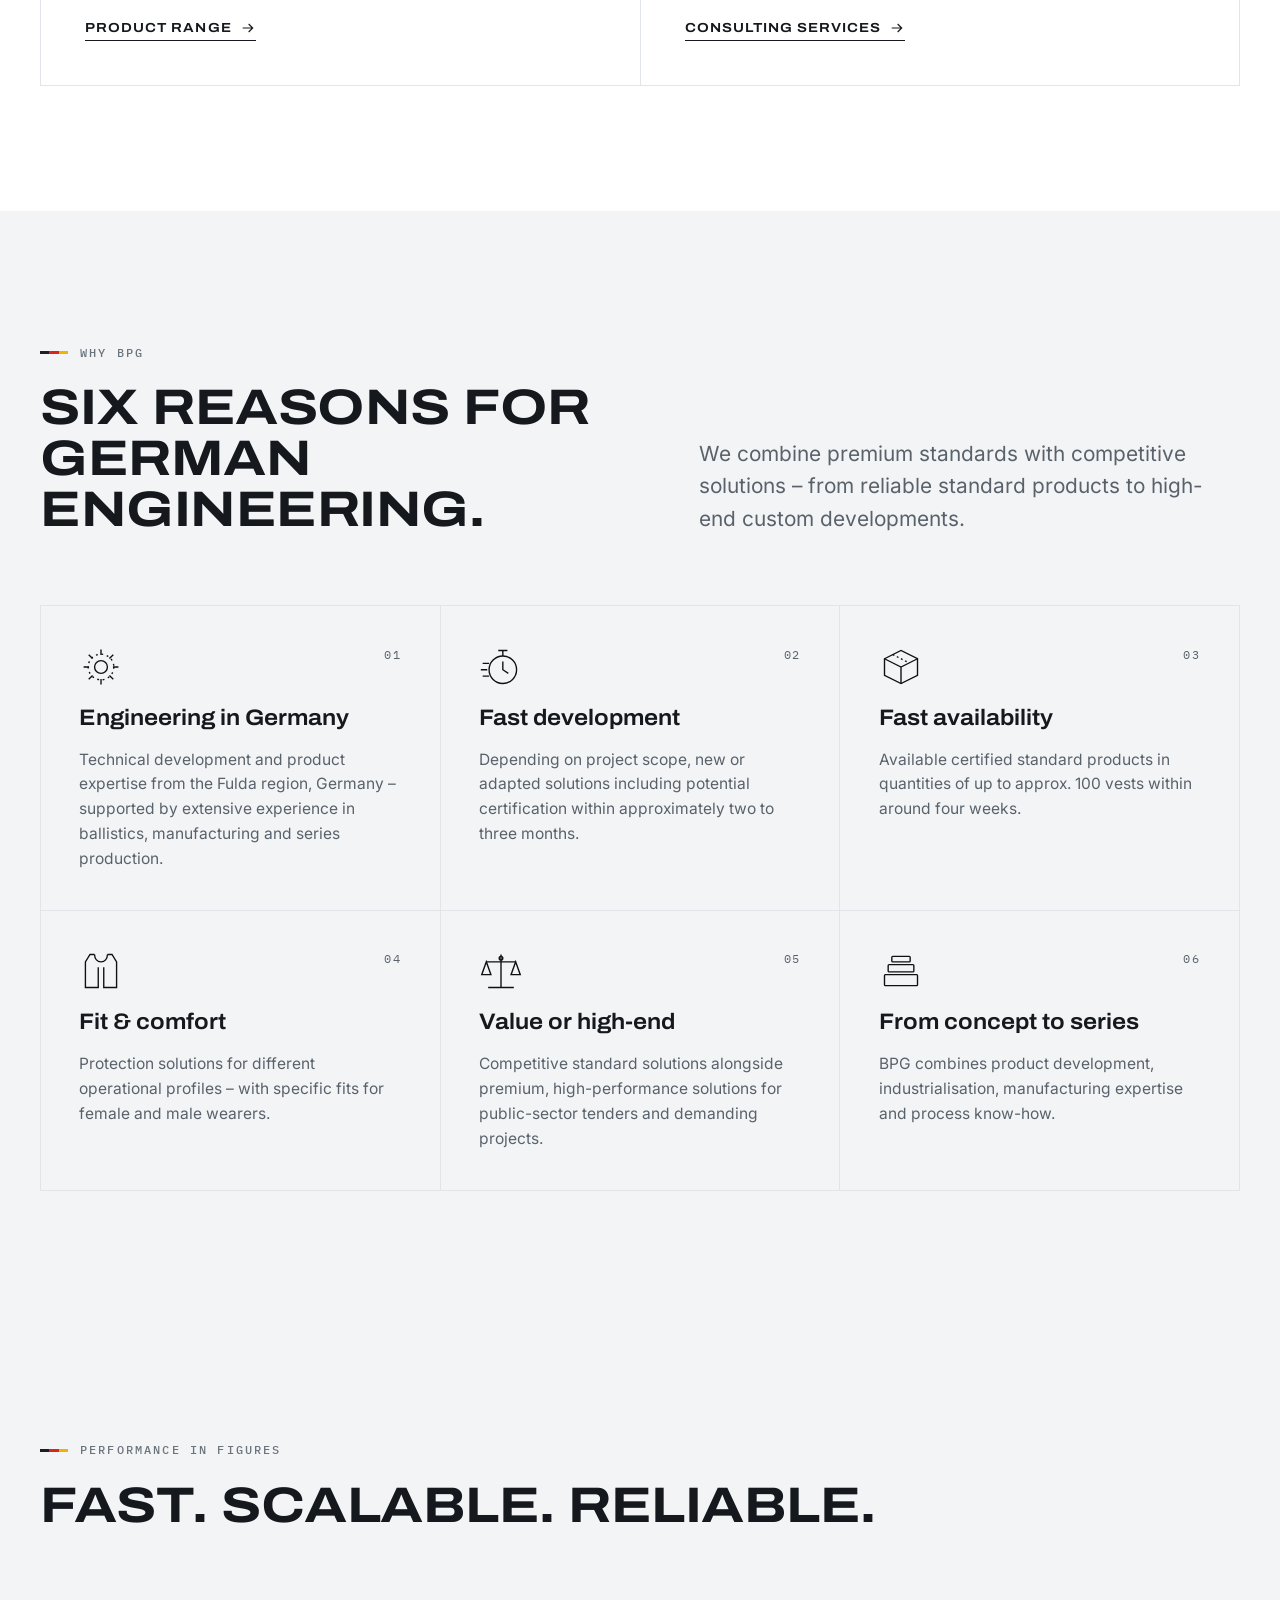
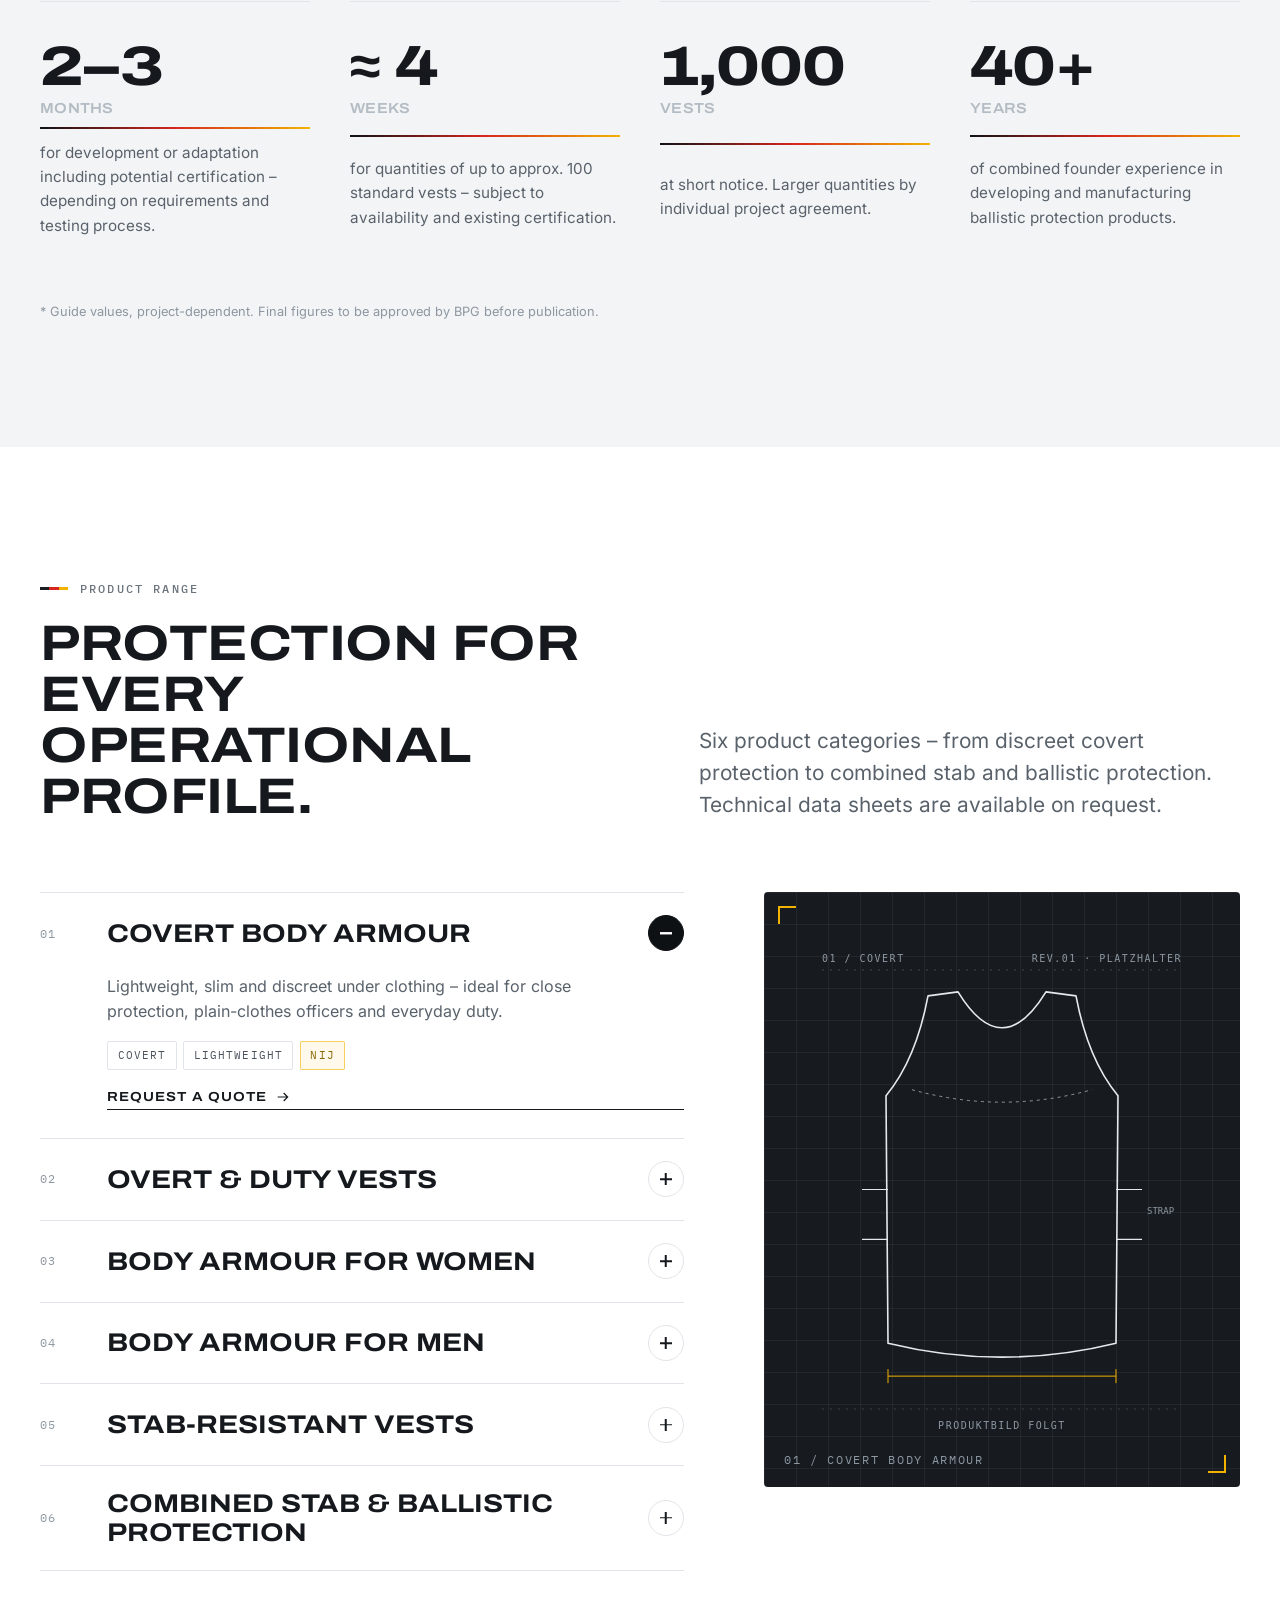
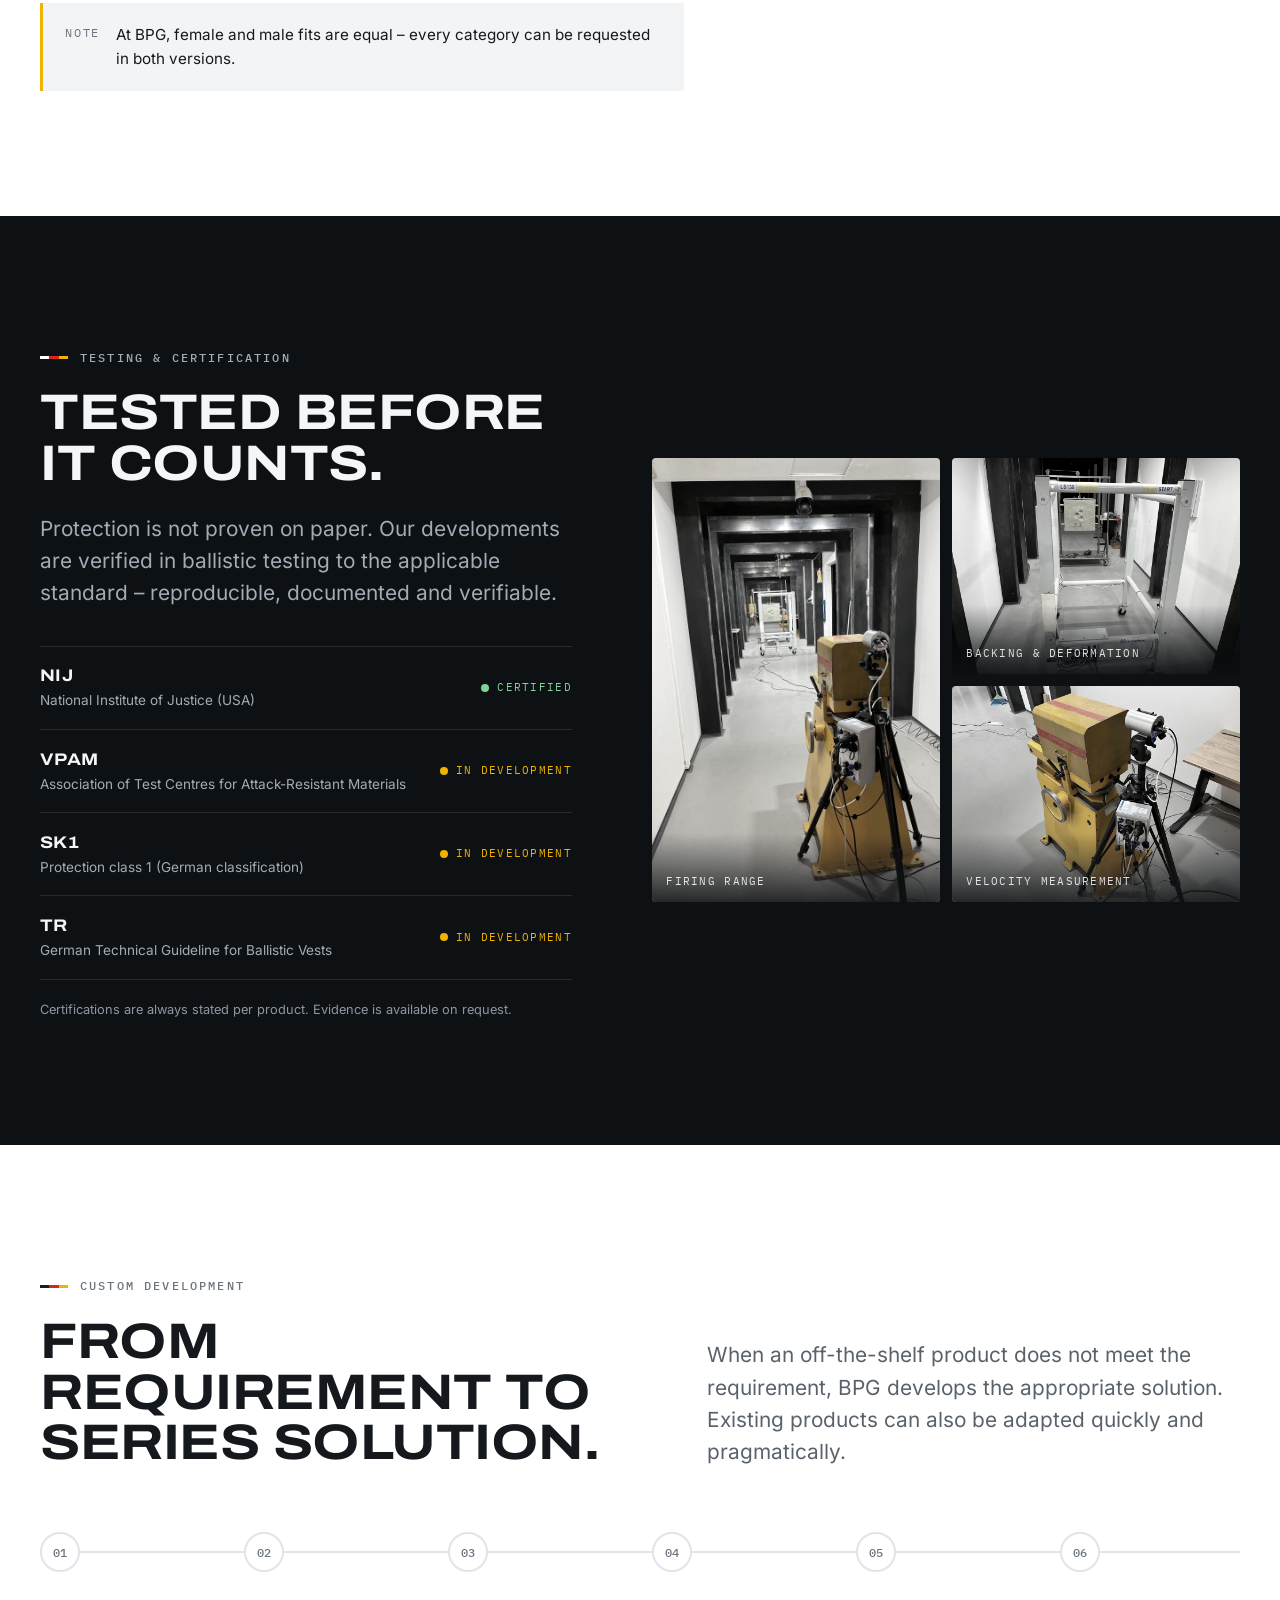
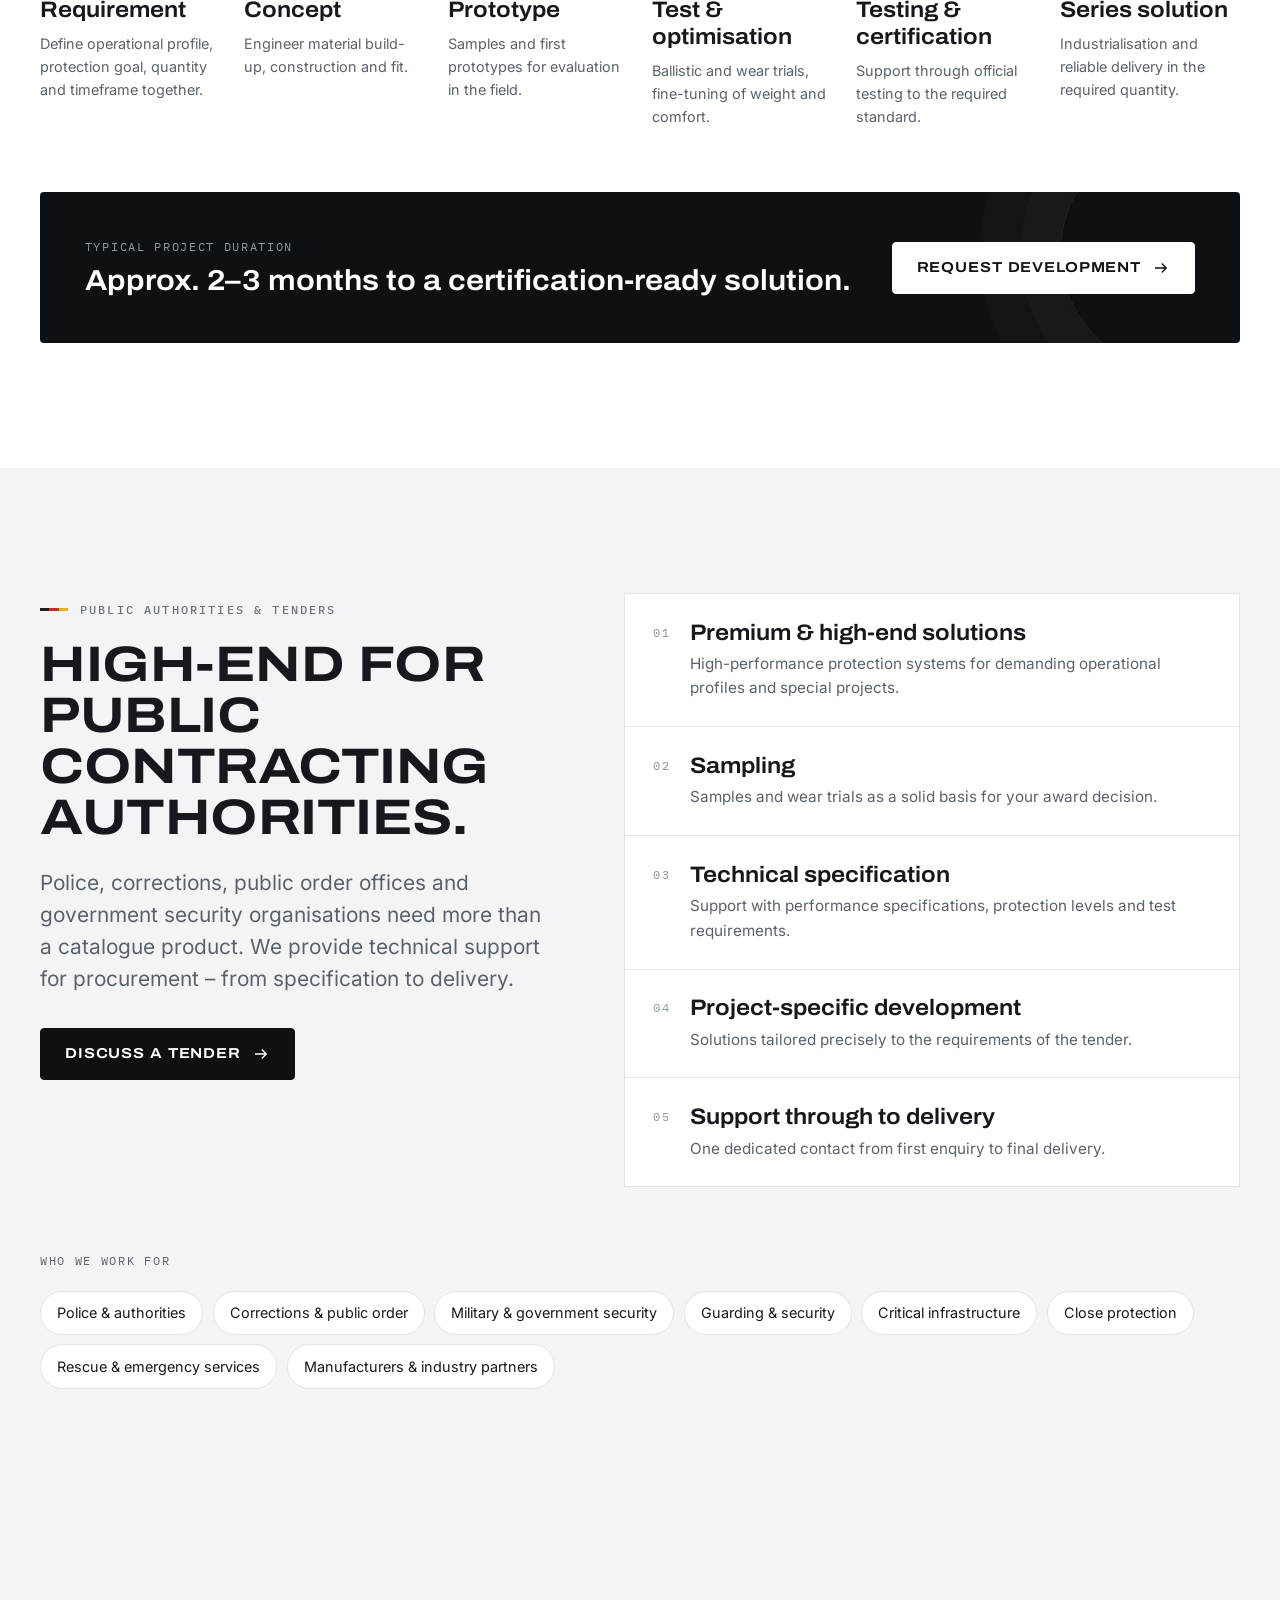
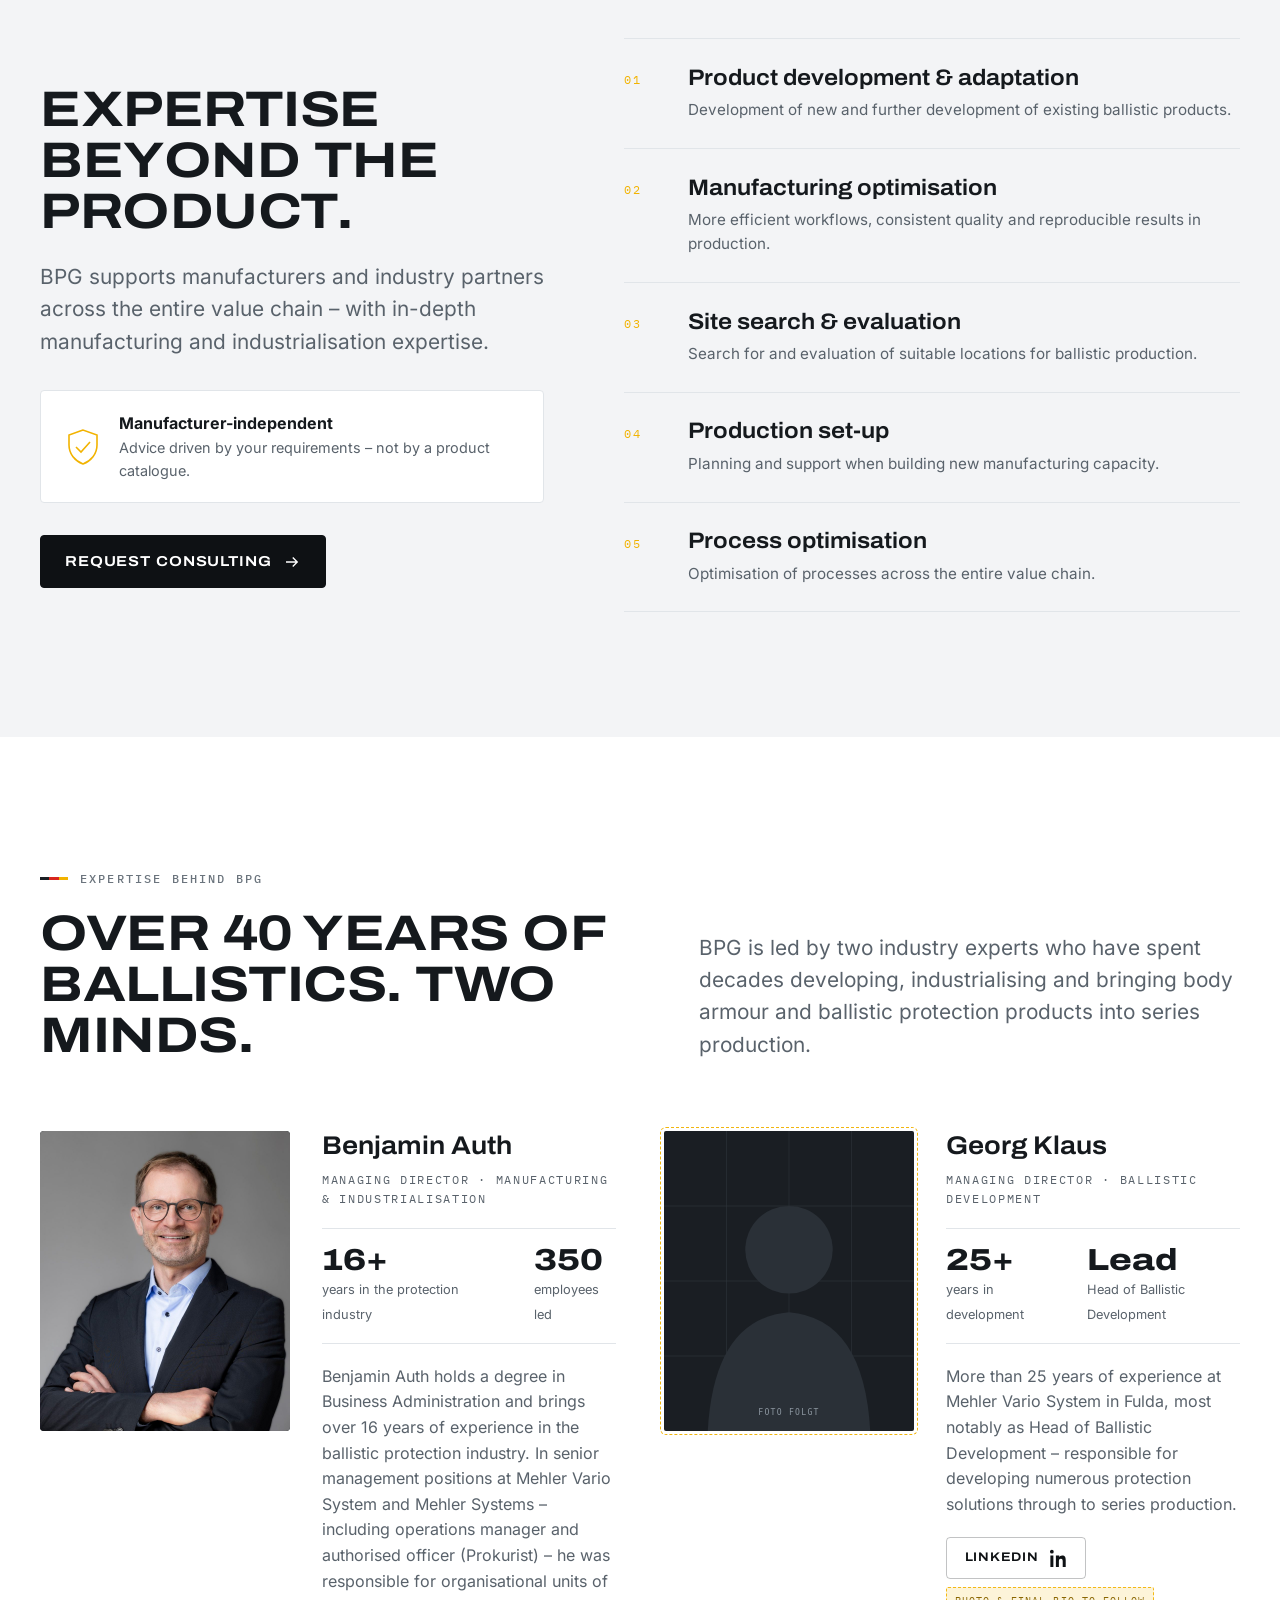
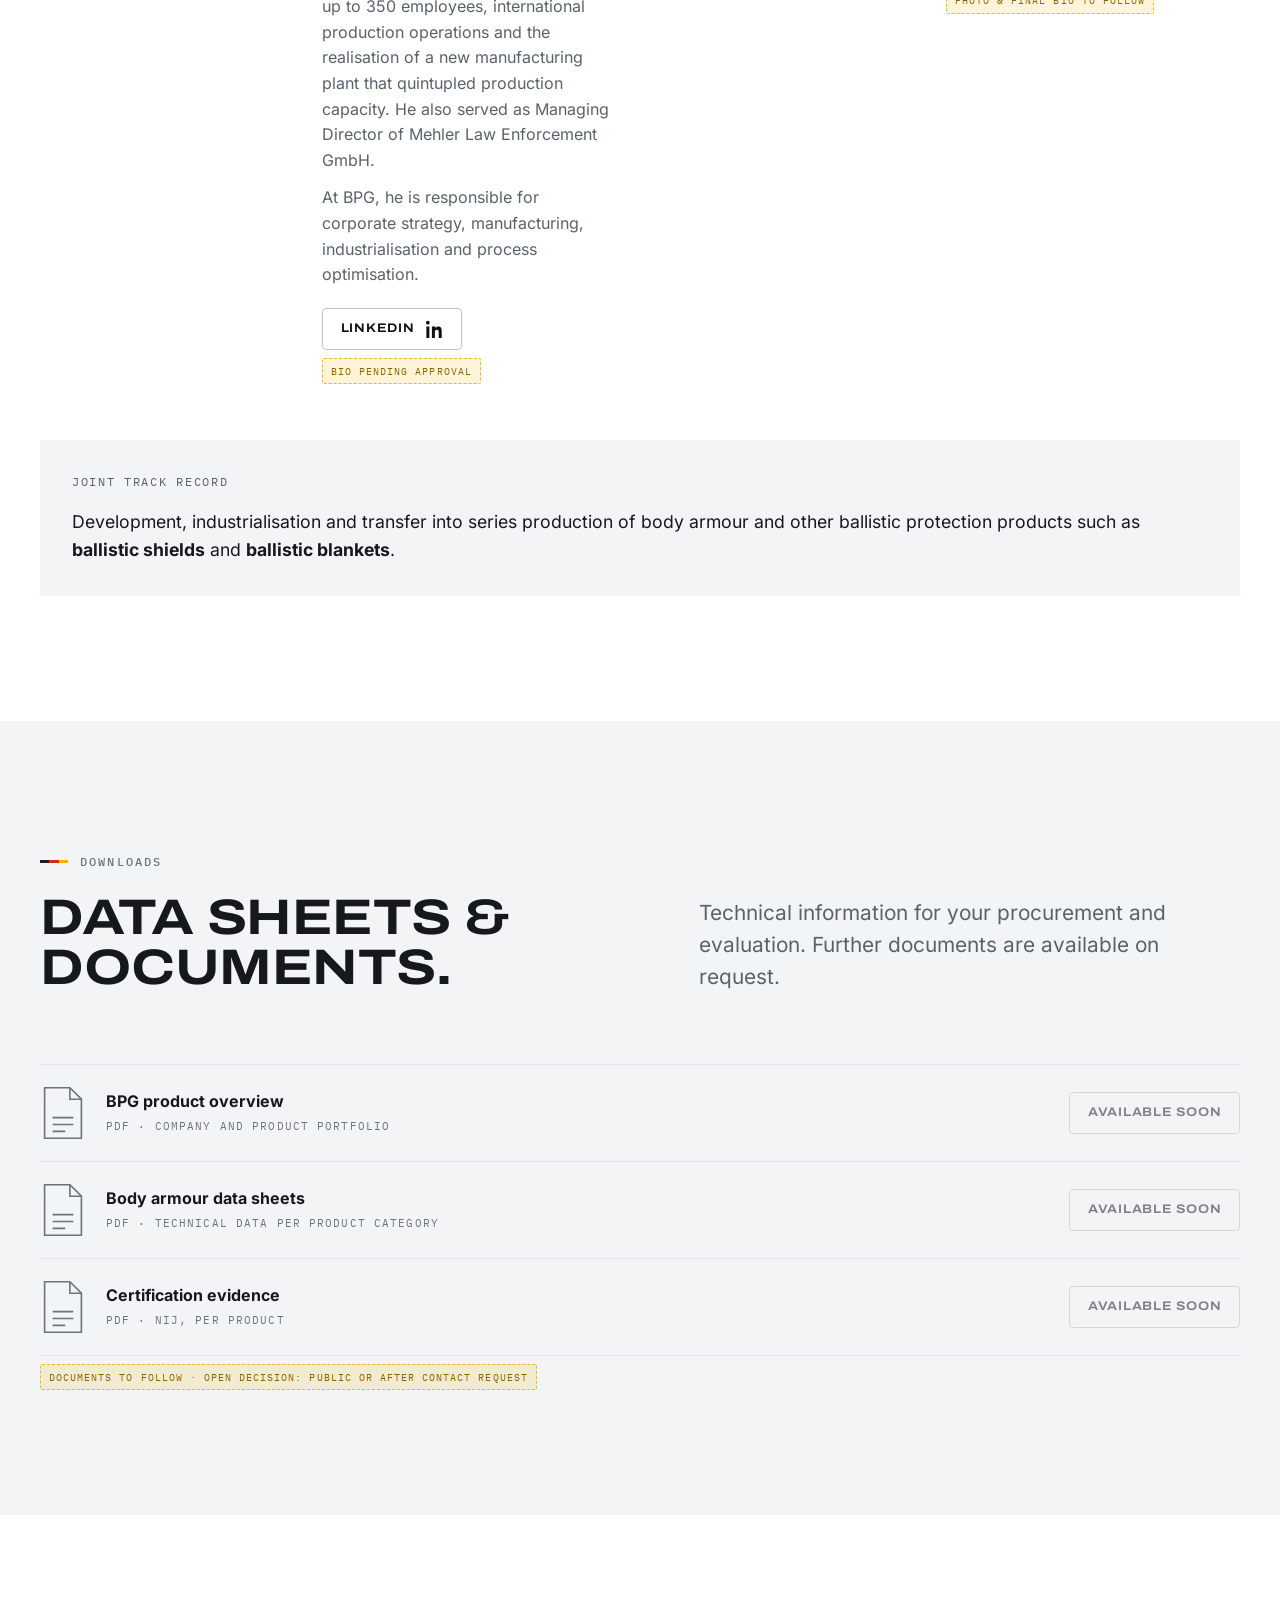
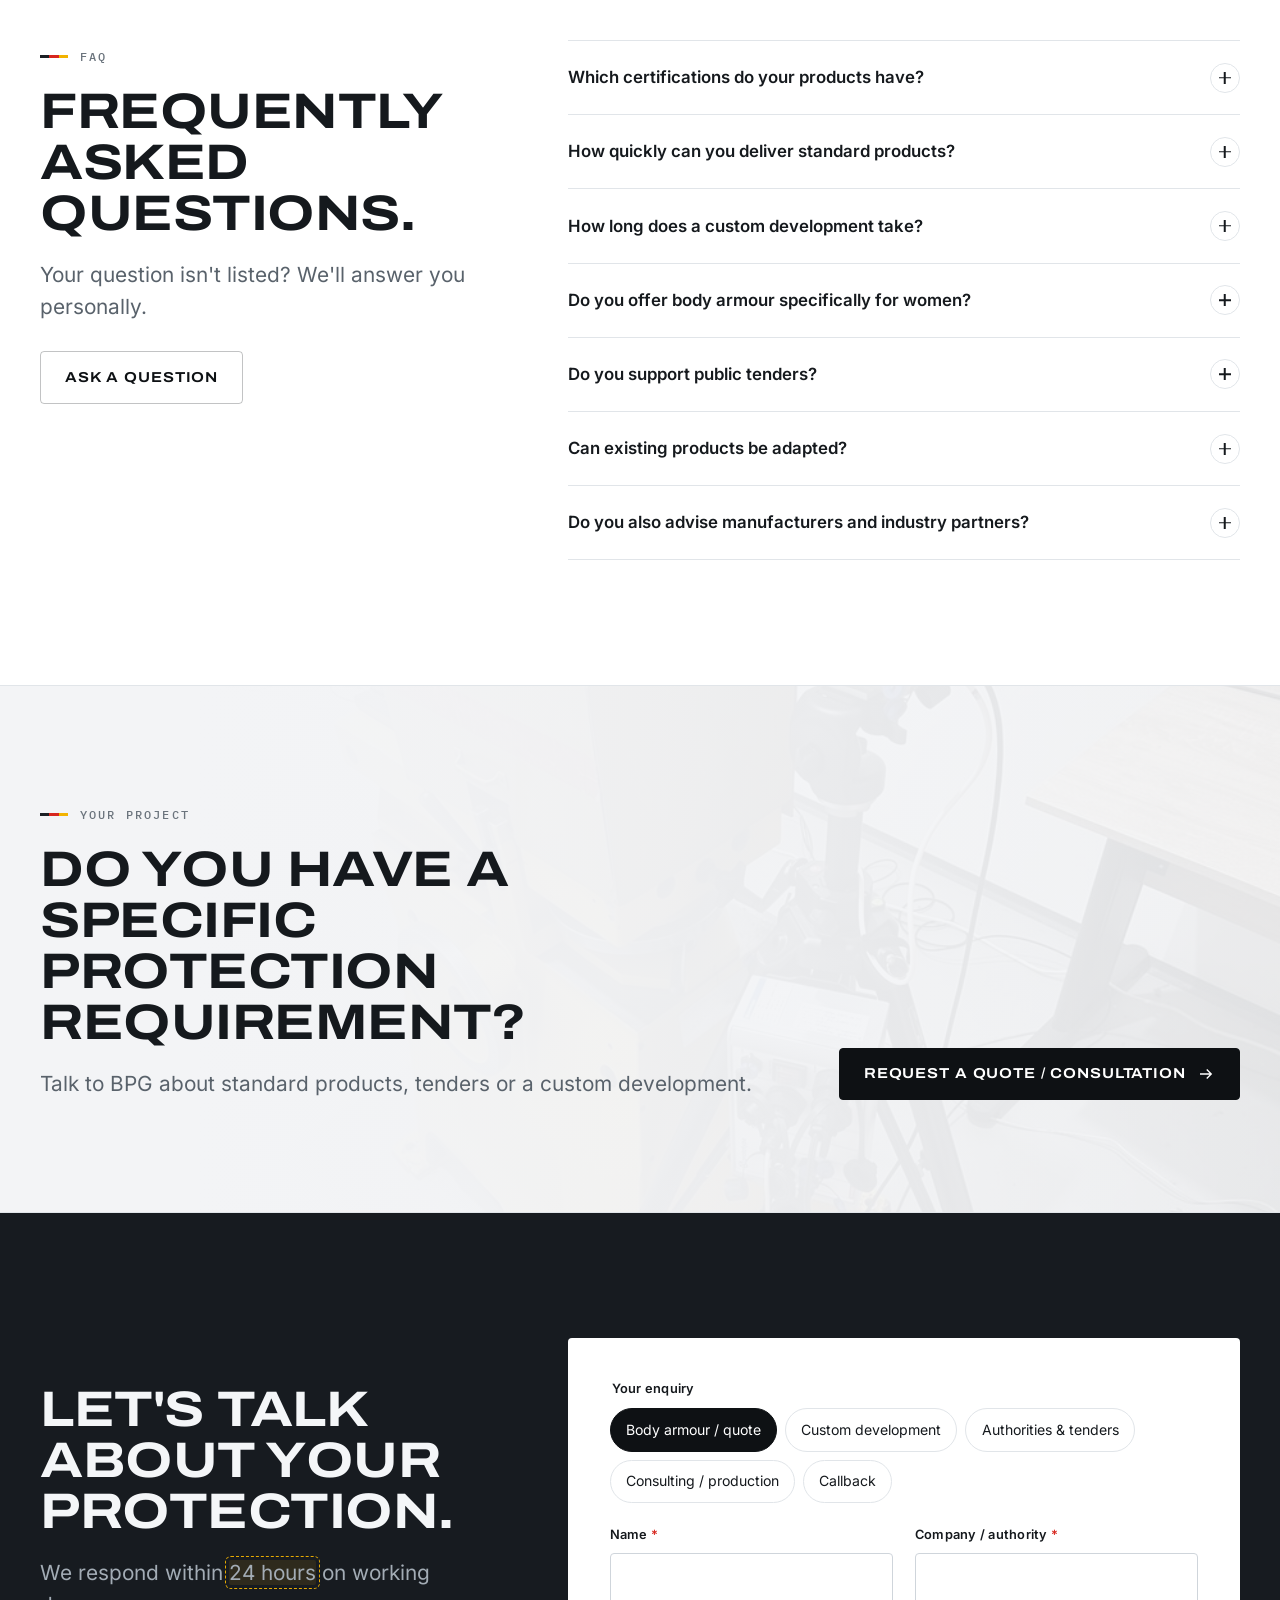
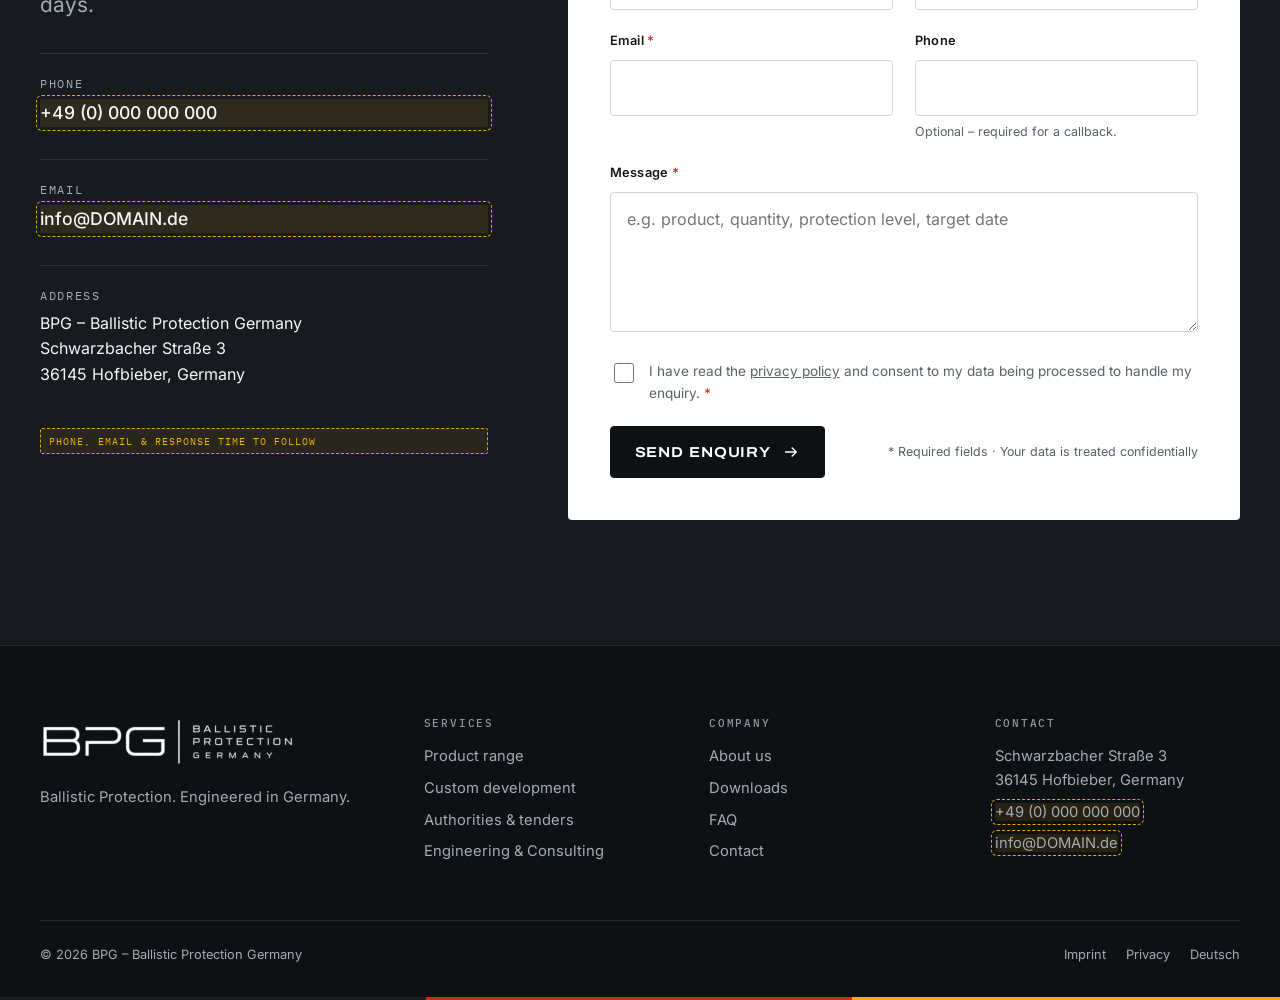
==== commit b96929d2: "Add phone contact link to header across multiple pages; update CSS for styling" ====
--- a/en/index.html
+++ b/en/index.html
@@ -89,6 +89,7 @@
       <div class="lang-switch" aria-label="Choose language">
         <a href="../" hreflang="de" lang="de">DE</a><span>/</span><a href="./" aria-current="true" hreflang="en" lang="en">EN</a>
       </div>
+      <a class="header-phone ph" href="tel:+491234567890" aria-label="Call 01234 56789"><svg aria-hidden="true"><use href="#i-phone"/></svg><span class="header-phone__text">01234 56789</span></a>
       <a class="btn btn--sm header-cta" href="#contact" data-topic="angebot">Request a quote</a>
       <button class="menu-toggle" type="button" aria-expanded="false" aria-controls="mobile-menu" aria-label="Open menu"><span></span></button>
     </div>
--- a/assets/css/style.css
+++ b/assets/css/style.css
@@ -228,6 +228,20 @@
 .lang-switch a { padding: .35rem .4rem; opacity: .55; }
 .lang-switch a[aria-current="true"] { opacity: 1; font-weight: 500; }
 .lang-switch span { opacity: .35; }
+.header-phone {
+  display: inline-flex; align-items: center; gap: .55rem;
+  font-family: var(--font-mono); font-size: .78rem; font-weight: 500; letter-spacing: .04em;
+  padding: .5rem .85rem; border: 1px solid var(--line); border-radius: 100px;
+  white-space: nowrap; transition: border-color .3s var(--ease), background .3s var(--ease), color .3s var(--ease);
+}
+.header-phone svg { width: 18px; height: 18px; flex: none; color: var(--brand-gold); transition: transform .35s var(--ease); }
+.header-phone:hover { border-color: var(--ink); background: var(--paper); }
+.header-phone:hover svg { transform: scale(1.06); }
+.header-phone:focus-visible { outline: 2px solid var(--brand-gold); outline-offset: 3px; }
+@media (max-width: 899px) {
+  .header-phone { padding: .55rem; border-radius: 50%; }
+  .header-phone__text { position: absolute; width: 1px; height: 1px; overflow: hidden; clip: rect(0 0 0 0); white-space: nowrap; }
+}
 .header-cta { display: none; }
 .site-header:not(.is-solid) .header-cta { --btn-bg: #fff; --btn-fg: var(--ink); --btn-bd: #fff; }
 
